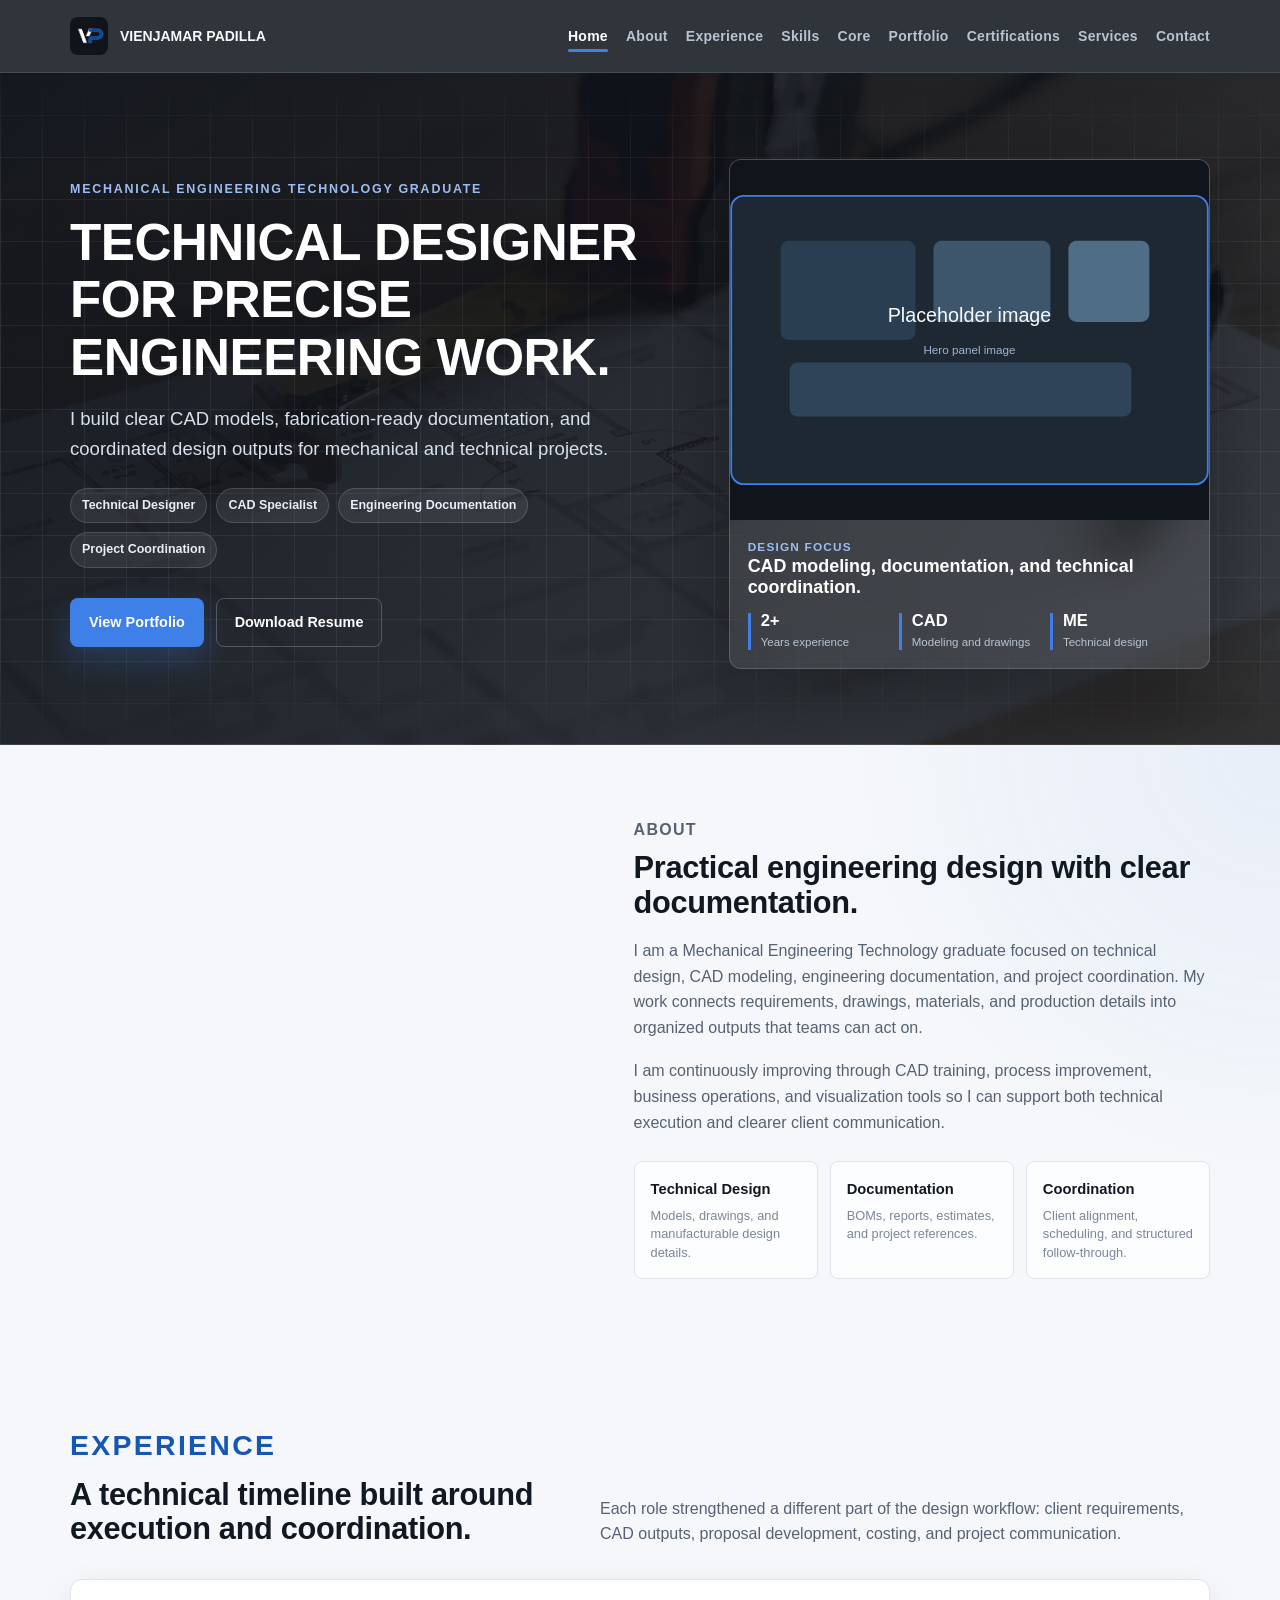
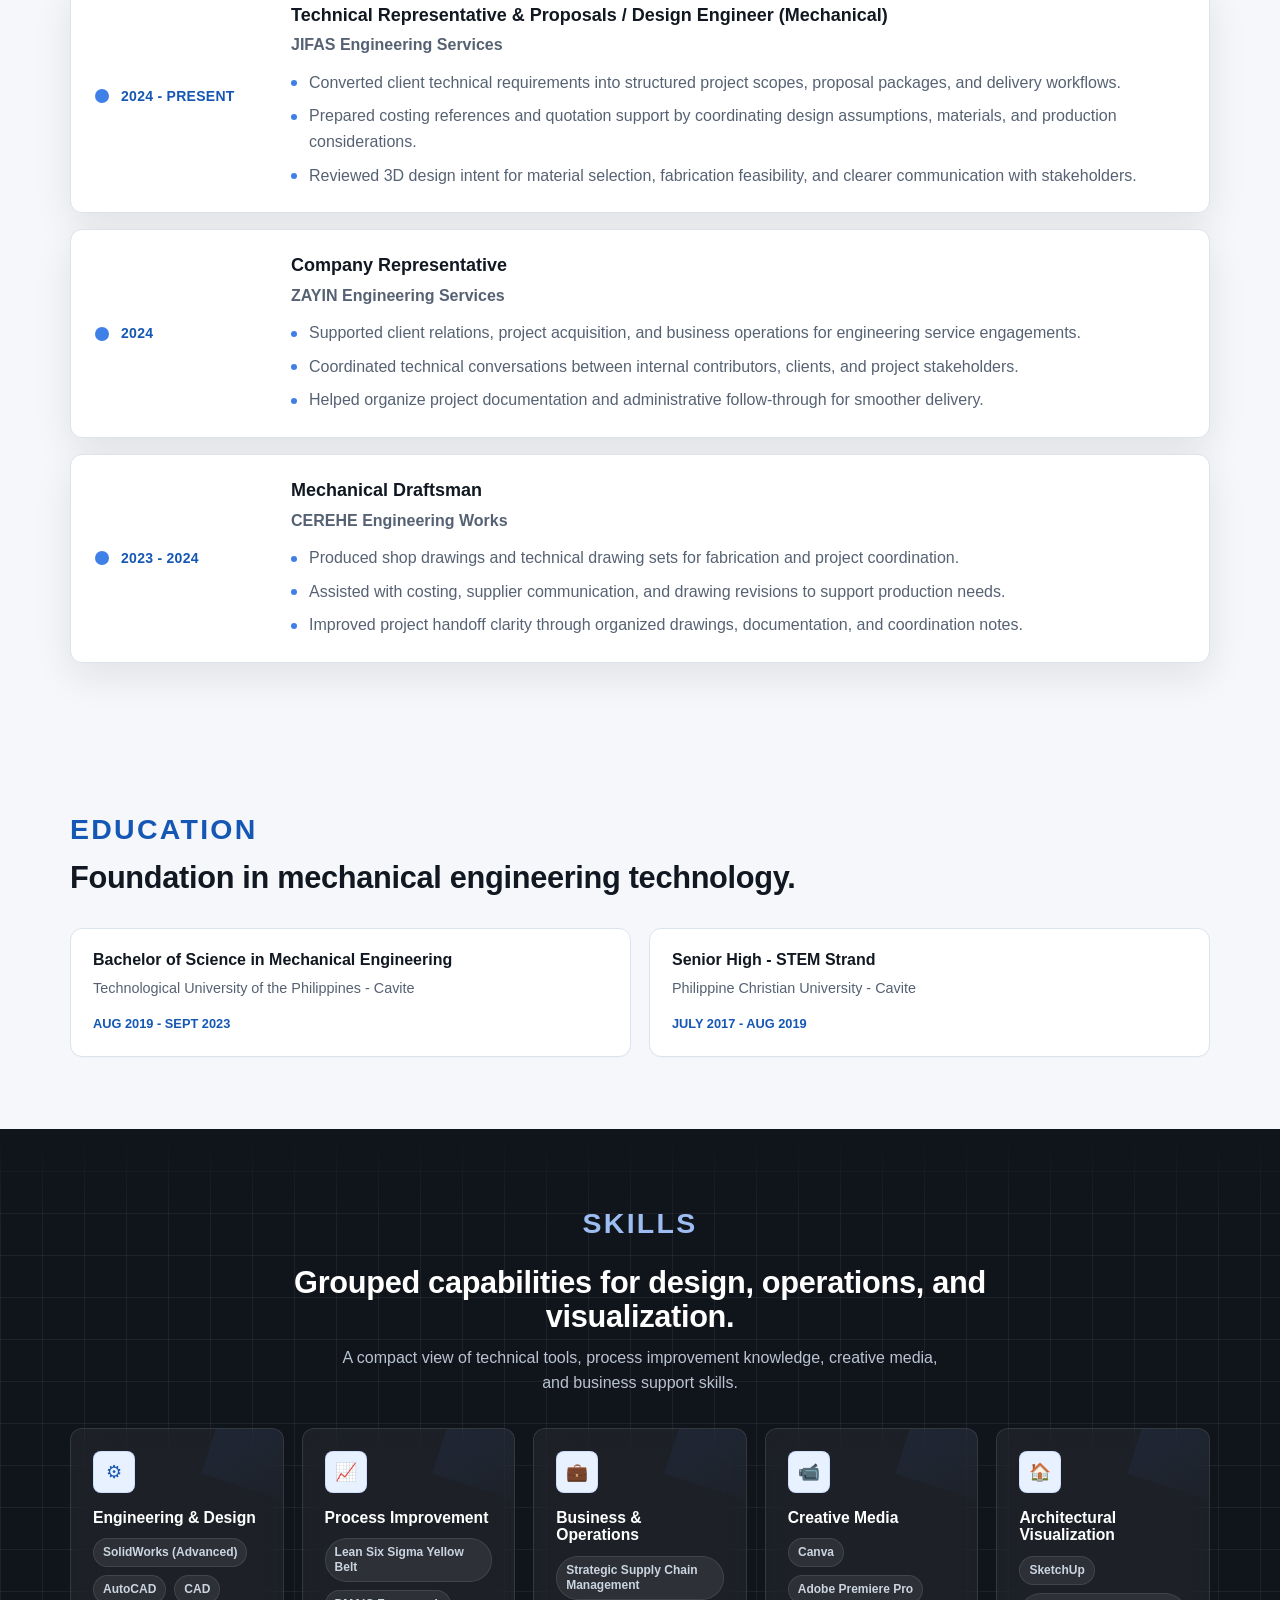
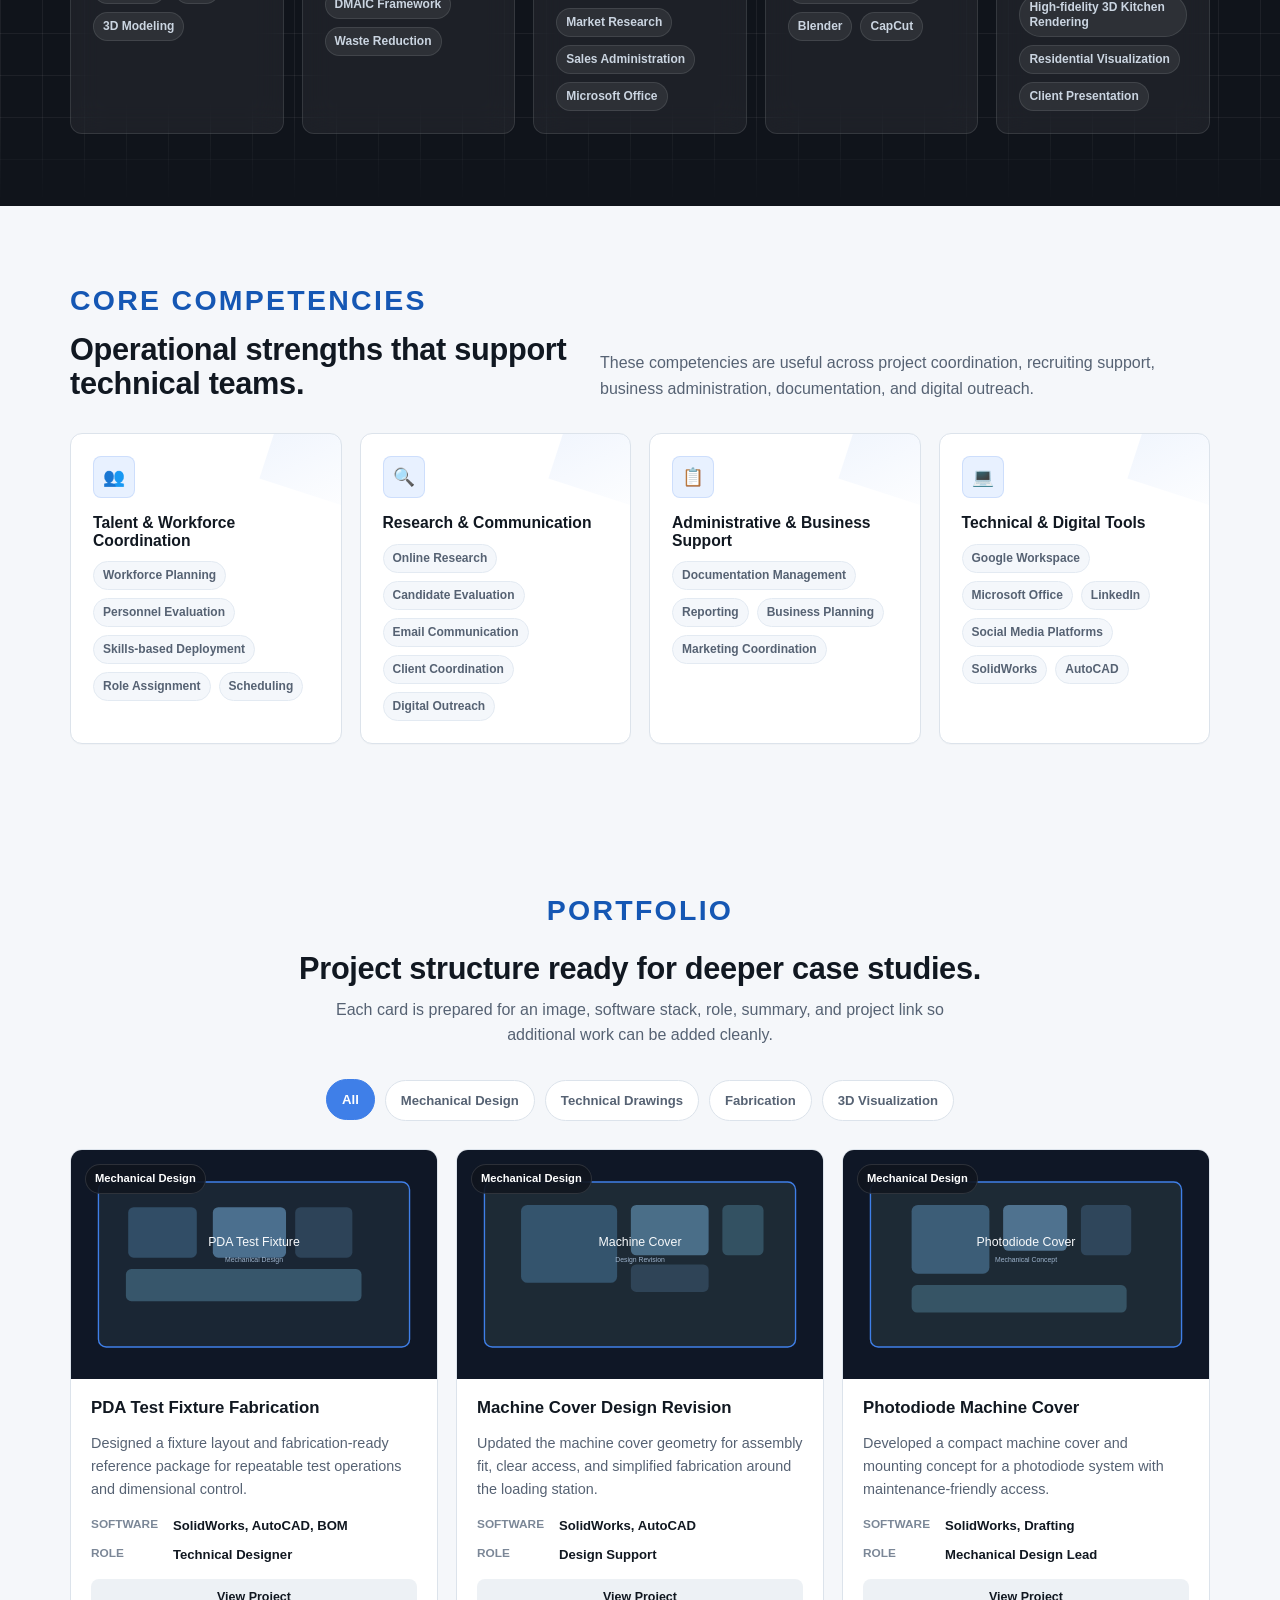
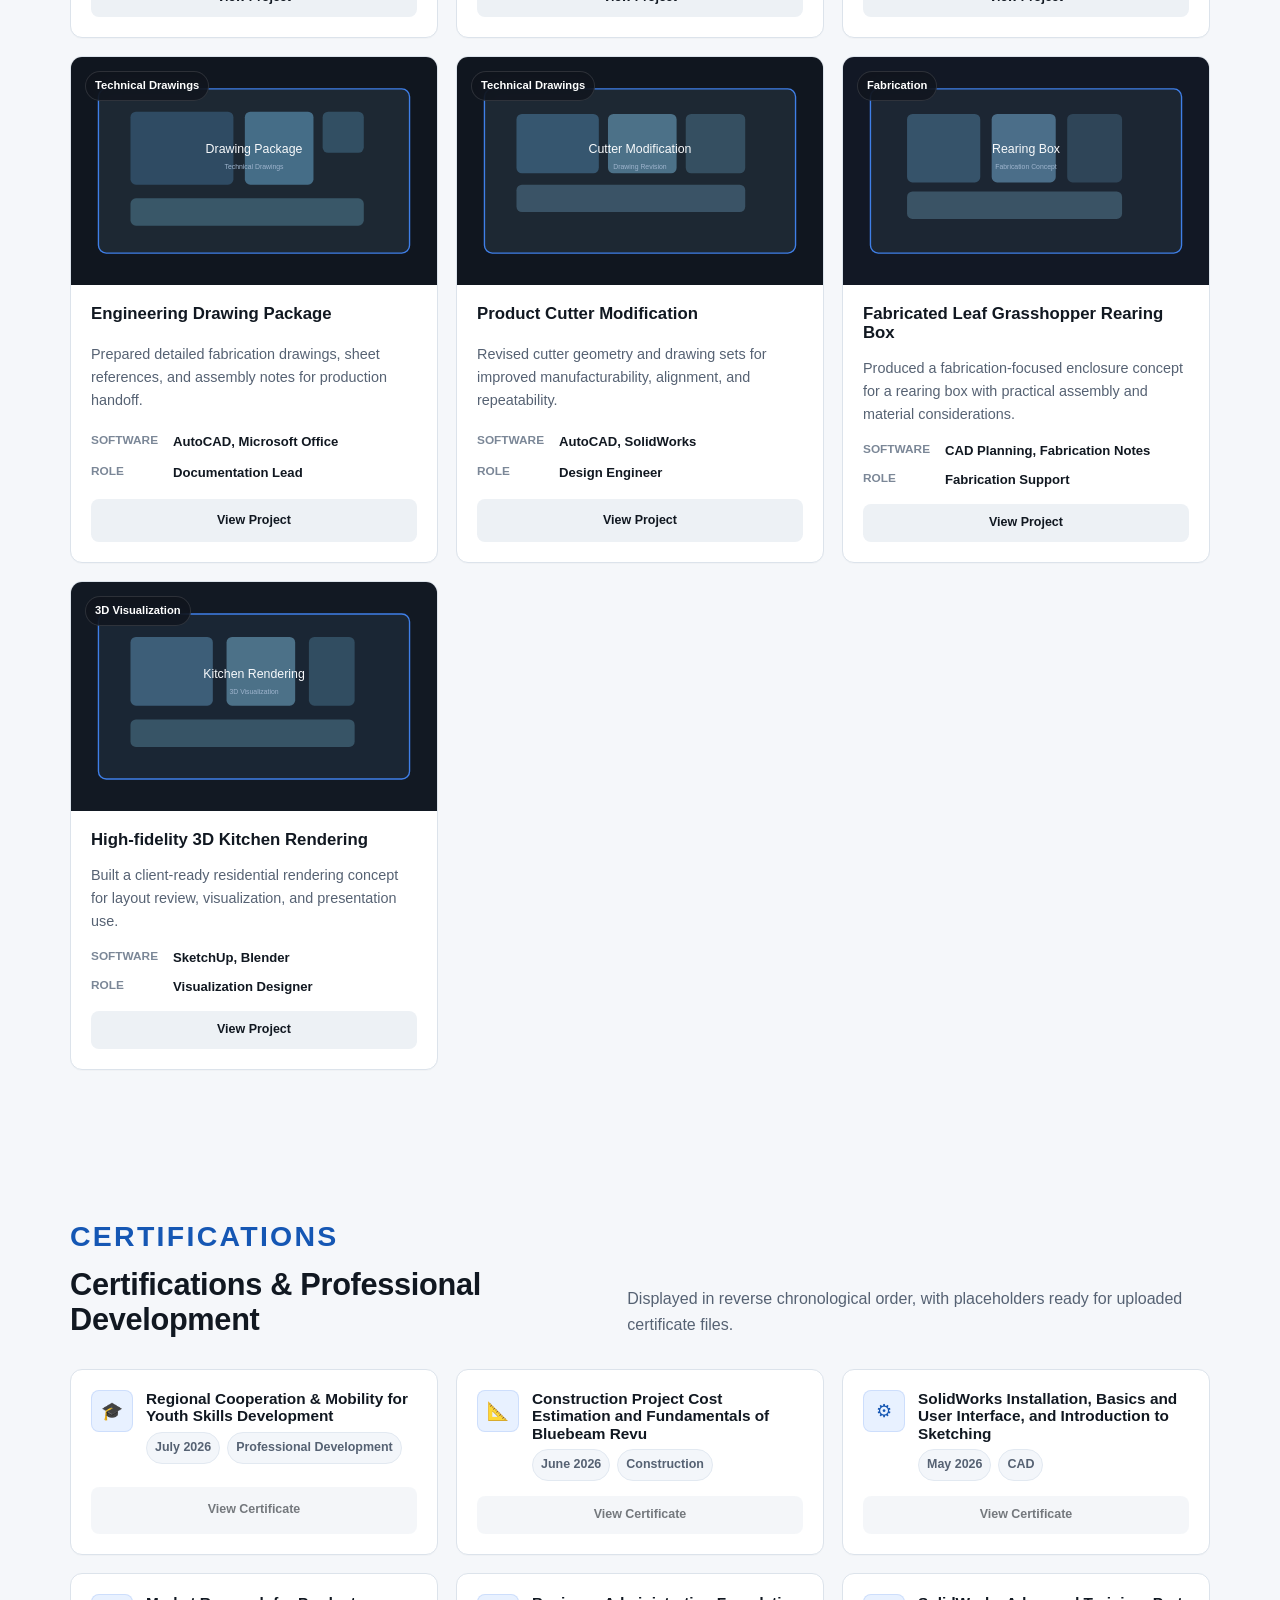
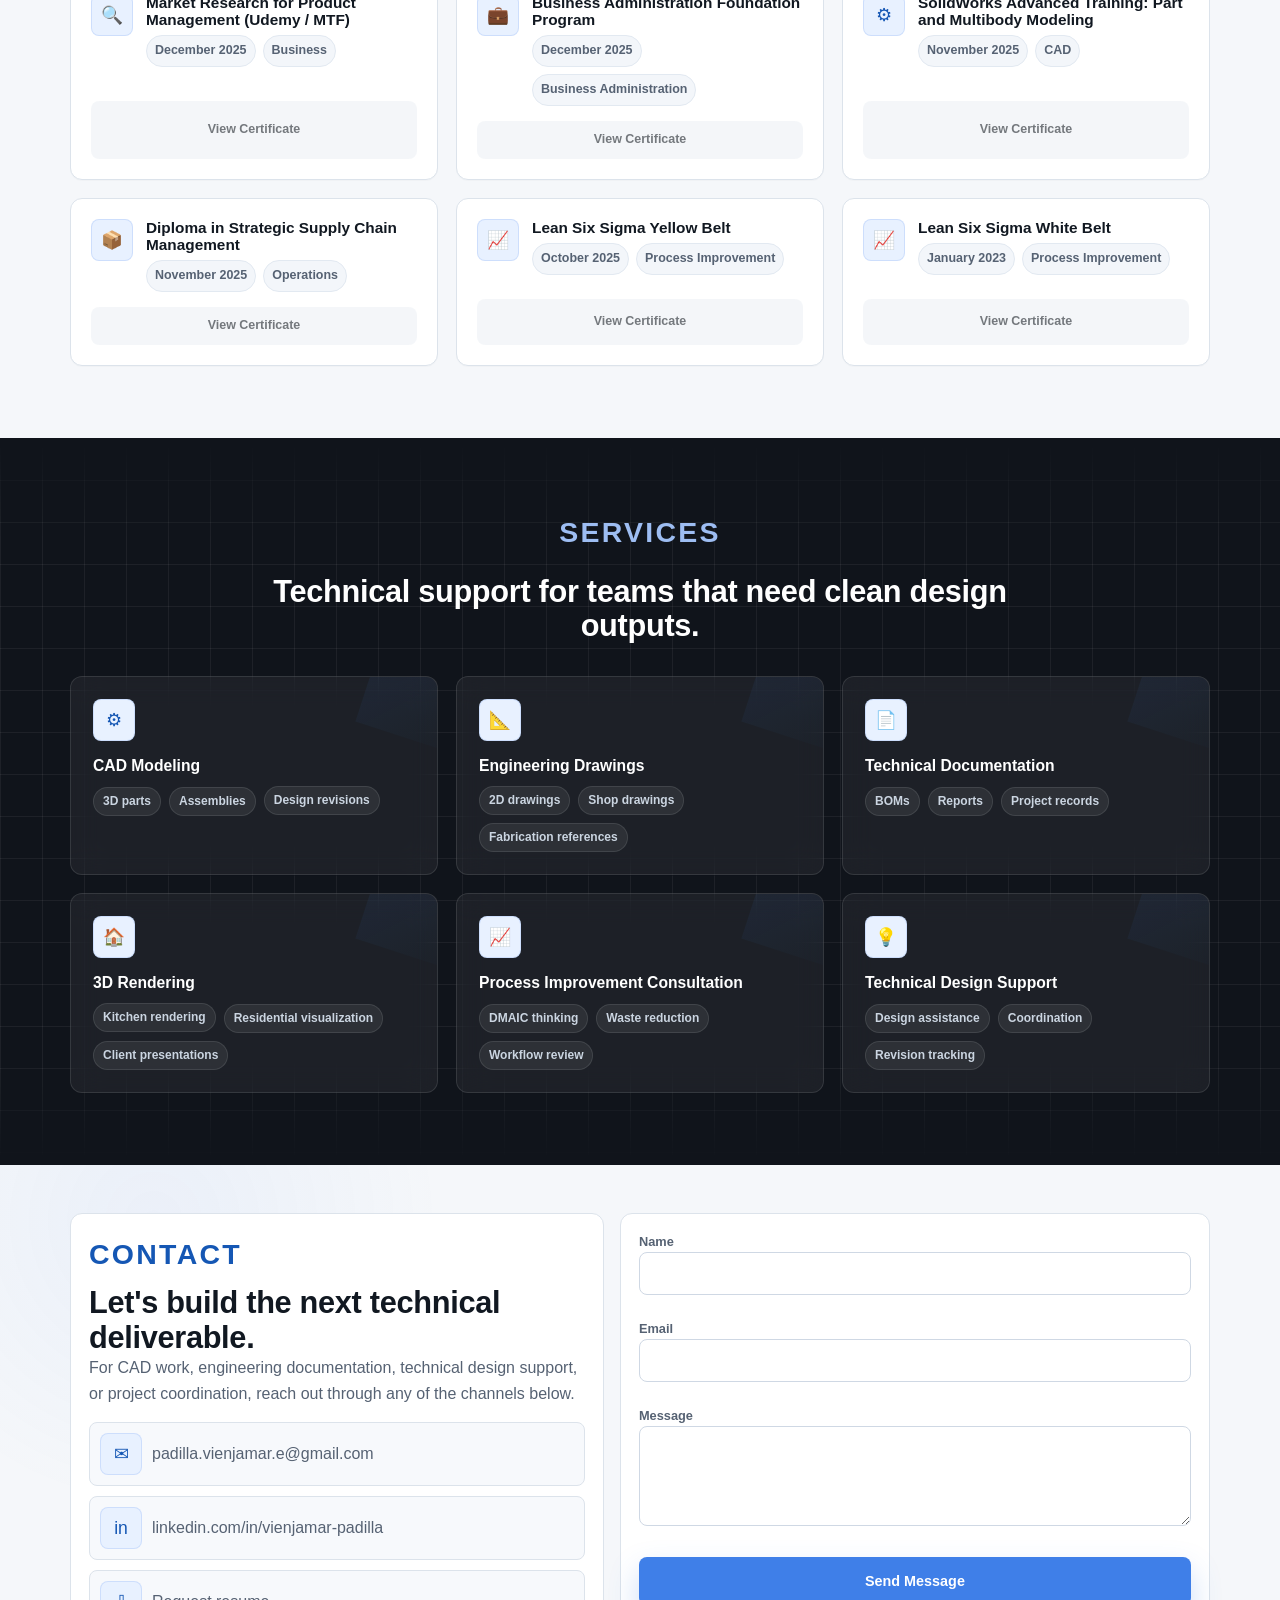
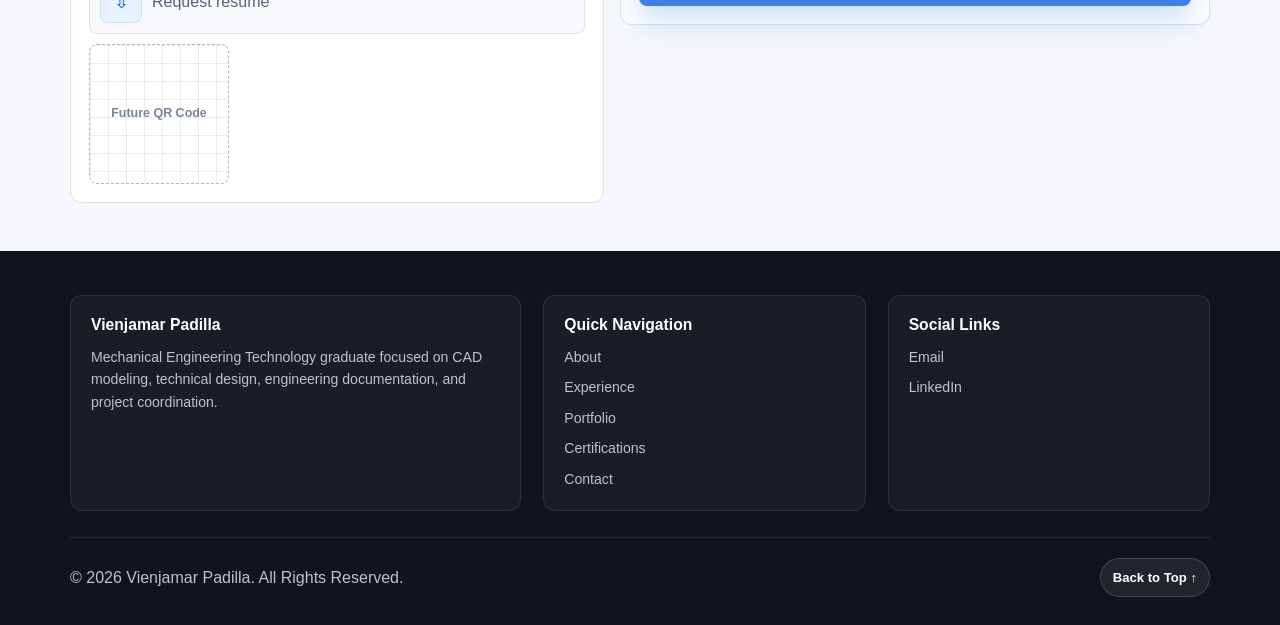
==== index.html @ b98dc47b "Initial Portfolio site upload" ====
<!doctype html>
<html lang="en">
<head>
  <meta charset="UTF-8">
  <meta name="viewport" content="width=device-width, initial-scale=1.0">
  <meta name="description" content="Premium portfolio of Vienjamar Padilla, a Mechanical Engineering Technology graduate, Technical Designer, CAD Specialist, and engineering documentation professional.">
  <meta name="author" content="Vienjamar Padilla">
  <meta name="robots" content="index, follow">
  <meta name="theme-color" content="#10141b">
  <meta property="og:title" content="Vienjamar Padilla | Technical Designer &amp; CAD Specialist">
  <meta property="og:description" content="Mechanical Engineering Technology portfolio focused on CAD modeling, engineering documentation, project coordination, and process improvement.">
  <meta property="og:type" content="website">
  <meta property="og:image" content="assets/images/backgrounds/hero-technical-work.svg">
  <meta property="og:image:alt" content="Technical design portfolio illustration">
  <meta property="og:locale" content="en_US">
  <meta name="twitter:card" content="summary_large_image">
  <meta name="twitter:image:alt" content="Technical design portfolio illustration">
  <meta name="twitter:title" content="Vienjamar Padilla | Technical Designer &amp; CAD Specialist">
  <meta name="twitter:description" content="Engineering-focused portfolio for CAD, technical design, documentation, and project coordination.">
  <link rel="canonical" href="https://yourdomain.com/">
  <link rel="icon" href="favicon.svg" type="image/svg+xml">
  <title>Vienjamar Padilla | Technical Designer &amp; CAD Specialist</title>
  <style>
    /* Core tokens and reset */
    :root {
      --bg: #f5f7fa;
      --surface: #ffffff;
      --surface-2: #edf1f5;
      --ink: #111821;
      --ink-soft: #566273;
      --ink-muted: #7b8797;
      --charcoal: #10141b;
      --charcoal-2: #171d26;
      --steel: #293241;
      --line: #dce3eb;
      --line-dark: rgba(220, 227, 235, 0.14);
      --accent: #3f7fe8;
      --accent-soft: #e8f1ff;
      --accent-ink: #1557b4;
      --white: #f8fafc;
      --shadow: 0 22px 70px rgba(17, 24, 33, 0.12);
      --shadow-soft: 0 14px 38px rgba(17, 24, 33, 0.09);
      --radius: 8px;
      --radius-lg: 12px;
      --header-height: 72px;
      /* Typographic scale */
      --type-base: 16px;
      --type-xs: 0.8125rem; /* 13px */
      --type-sm: 0.875rem;  /* 14px */
      --type-md: 1rem;      /* 16px */
      --type-lg: 1.125rem;  /* 18px */
      --type-xl: 1.25rem;   /* 20px */
      --type-2xl: 1.5rem;   /* 24px */
      --type-3xl: 2rem;     /* 32px */
      --type-4xl: 3.2rem;   /* hero max */
      --leading-tight: 1.12;
      --leading-snug: 1.25;
      --leading-relaxed: 1.6;
      --tracking-tight: -0.01em;
      --tracking-normal: 0em;
      --tracking-wide: 0.02em;
    }

    * {
      box-sizing: border-box;
      margin: 0;
      padding: 0;
    }

    html {
      scroll-behavior: smooth;
      scroll-padding-top: calc(var(--header-height) + 18px);
    }

    body {
      background: var(--bg);
      color: var(--ink);
      font-family: "DM Sans", "Segoe UI", Roboto, Arial, sans-serif;
      font-size: var(--type-md);
      line-height: var(--leading-relaxed);
      min-width: 320px;
      text-rendering: optimizeLegibility;
      -webkit-font-smoothing: antialiased;
      -moz-osx-font-smoothing: grayscale;
    }

    img {
      display: block;
      height: auto;
      max-width: 100%;
    }

    a {
      color: inherit;
      text-decoration: none;
    }

    ul {
      list-style: none;
    }

    button,
    input,
    textarea {
      font: inherit;
    }

    button,
    a {
      -webkit-tap-highlight-color: transparent;
    }

    :focus-visible {
      outline: 3px solid rgba(63, 127, 232, 0.48);
      outline-offset: 3px;
    }

    .container {
      margin: 0 auto;
      width: min(1140px, calc(100% - 40px));
    }

    .skip-link {
      background: var(--accent);
      border-radius: 0 0 var(--radius) var(--radius);
      color: #ffffff;
      font-weight: 800;
      left: 18px;
      padding: 10px 14px;
      position: fixed;
      top: 0;
      transform: translateY(-120%);
      z-index: 200;
    }

    .skip-link:focus {
      transform: translateY(0);
    }

    .scroll-progress {
      background: transparent;
      height: 3px;
      inset: 0 0 auto;
      position: fixed;
      z-index: 180;
    }

    .scroll-progress span {
      background: linear-gradient(90deg, var(--accent), #88aeea);
      display: block;
      height: 100%;
      transform: scaleX(0);
      transform-origin: left;
      width: 100%;
    }

    /* Navigation and shared controls */
    .site-header {
      background: rgba(16, 20, 27, 0.86);
      border-bottom: 1px solid var(--line-dark);
      backdrop-filter: blur(18px);
      min-height: var(--header-height);
      position: sticky;
      top: 0;
      z-index: 120;
    }

    .nav-wrap {
      align-items: center;
      display: flex;
      gap: 20px;
      justify-content: space-between;
      min-height: var(--header-height);
    }

    .logo {
      align-items: center;
      color: var(--white);
      display: inline-flex;
      gap: 12px;
      font-size: var(--type-sm);
      font-weight: 900;
      letter-spacing: 0;
      white-space: nowrap;
    }

    .logo-mark {
      align-items: center;
      background:
        linear-gradient(145deg, rgba(63, 127, 232, 0.96), rgba(96, 121, 153, 0.92)),
        var(--accent);
      border: 1px solid rgba(255, 255, 255, 0.15);
      border-radius: var(--radius);
      box-shadow: 0 16px 32px rgba(31, 91, 189, 0.24);
      color: #ffffff;
      display: inline-flex;
      font-size: 0.82rem;
      height: 38px;
      justify-content: center;
      width: 38px;
    }

    .logo-mark.logo-image {
      background: transparent;
      border: none;
      box-shadow: none;
      display: block;
      object-fit: contain;
      padding: 0;
    }

    .nav-list {
      align-items: center;
      display: flex;
      gap: 18px;
    }

    .nav-link {
      color: #b9c3d2;
      display: inline-flex;
      font-size: var(--type-sm);
      font-weight: 800;
      padding: 22px 0;
      position: relative;
      white-space: nowrap;
      letter-spacing: var(--tracking-wide);
    }

    .nav-link:hover,
    .nav-link.active {
      color: #ffffff;
    }

    .nav-link.active::after {
      background: var(--accent);
      border-radius: 999px;
      bottom: 17px;
      content: "";
      height: 3px;
      left: 0;
      position: absolute;
      right: 0;
    }

    .nav-toggle {
      align-items: center;
      background: rgba(255, 255, 255, 0.04);
      border: 1px solid var(--line-dark);
      border-radius: var(--radius);
      color: #ffffff;
      cursor: pointer;
      display: none;
      height: 42px;
      justify-content: center;
      width: 42px;
    }

    .nav-toggle span,
    .nav-toggle span::before,
    .nav-toggle span::after {
      background: currentColor;
      border-radius: 999px;
      content: "";
      display: block;
      height: 2px;
      position: relative;
      transition: transform 0.2s, opacity 0.2s;
      width: 18px;
    }

    .nav-toggle span::before {
      position: absolute;
      top: -6px;
    }

    .nav-toggle span::after {
      position: absolute;
      top: 6px;
    }

    .nav-toggle[aria-expanded="true"] span {
      background: transparent;
    }

    .nav-toggle[aria-expanded="true"] span::before {
      background: #ffffff;
      transform: translateY(6px) rotate(45deg);
    }

    .nav-toggle[aria-expanded="true"] span::after {
      background: #ffffff;
      transform: translateY(-6px) rotate(-45deg);
    }

    .mobile-menu {
      background: rgba(16, 20, 27, 0.98);
      border-top: 1px solid var(--line-dark);
      box-shadow: var(--shadow);
      display: none;
      left: 0;
      padding: 10px 20px 22px;
      position: fixed;
      right: 0;
      top: var(--header-height);
      z-index: 110;
    }

    .mobile-menu.active {
      display: grid;
    }

    .mobile-menu .nav-link {
      border-bottom: 1px solid var(--line-dark);
      padding: 16px 0;
      min-height: 48px;
    }

    .btn {
      align-items: center;
      border: 1px solid transparent;
      border-radius: var(--radius);
      cursor: pointer;
      display: inline-flex;
      font-size: 0.9rem;
      font-weight: 900;
      gap: 8px;
      justify-content: center;
      min-height: 44px;
      padding: 12px 18px;
      transition: background 0.2s, border-color 0.2s, color 0.2s, transform 0.2s, box-shadow 0.2s;
      white-space: nowrap;
    }

    .btn:hover {
      transform: translateY(-2px);
    }

    .btn-primary {
      background: var(--accent);
      box-shadow: 0 14px 30px rgba(63, 127, 232, 0.26);
      color: #ffffff;
    }

    .btn-primary:hover {
      background: #3473d6;
    }

    .btn-outline {
      border-color: rgba(255, 255, 255, 0.22);
      color: #ffffff;
    }

    .btn-outline:hover {
      background: rgba(255, 255, 255, 0.08);
      border-color: rgba(255, 255, 255, 0.4);
    }

    .btn-subtle {
      background: var(--surface-2);
      color: var(--ink);
    }

    .btn-subtle:hover {
      background: #dfe7ef;
    }

    .btn-small {
      font-size: 0.78rem;
      min-height: 36px;
      padding: 8px 12px;
    }

    .btn[disabled] {
      box-shadow: none;
      cursor: not-allowed;
      opacity: 0.58;
      transform: none;
    }

    /* Hero and section foundations */
    .hero {
      background:
        linear-gradient(135deg, rgba(16, 20, 27, 0.96), rgba(16, 20, 27, 0.78)),
        url("assets/images/backgrounds/hero-technical-work.svg");
      background-position: center;
      background-size: cover;
      color: #ffffff;
      overflow: hidden;
      padding: 86px 0 76px;
      position: relative;
    }

    .blueprint::before {
      background-image:
        linear-gradient(rgba(255, 255, 255, 0.06) 1px, transparent 1px),
        linear-gradient(90deg, rgba(255, 255, 255, 0.06) 1px, transparent 1px);
      background-size: 42px 42px;
      content: "";
      inset: 0;
      mask-image: linear-gradient(to bottom, transparent, #000 14%, #000 86%, transparent);
      pointer-events: none;
      position: absolute;
    }

    .hero-inner {
      align-items: center;
      display: grid;
      gap: 46px;
      grid-template-columns: minmax(0, 1.12fr) minmax(300px, 0.88fr);
      position: relative;
      z-index: 1;
    }

    .eyebrow {
      color: #9dbdf2;
      font-size: 0.78rem;
      font-weight: 900;
      letter-spacing: 0.14em;
      margin-bottom: 14px;
      text-transform: uppercase;
    }

    h1,
    h2,
    h3,
    h4 {
      font-weight: 850;
      letter-spacing: 0;
      line-height: 1.12;
    }

    .hero h1 {
      font-size: clamp(1.6rem, 4vw, var(--type-4xl));
      max-width: 780px;
      text-transform: uppercase;
      line-height: var(--leading-tight);
      letter-spacing: var(--tracking-tight);
    }

    .hero-lead {
      color: #d7e0ed;
      font-size: clamp(1rem, 2vw, 1.16rem);
      margin-top: 18px;
      max-width: 680px;
    }

    .role-grid {
      display: flex;
      flex-wrap: wrap;
      gap: 9px;
      margin-top: 24px;
      max-width: 760px;
    }

    .role-pill {
      background: rgba(255, 255, 255, 0.08);
      border: 1px solid rgba(255, 255, 255, 0.14);
      border-radius: 999px;
      color: #e8eef7;
      font-size: 0.78rem;
      font-weight: 850;
      padding: 7px 11px;
    }

    .btn-row {
      display: flex;
      flex-wrap: wrap;
      gap: 12px;
      margin-top: 30px;
    }

    .hero-panel {
      background: rgba(255, 255, 255, 0.08);
      border: 1px solid rgba(255, 255, 255, 0.16);
      border-radius: var(--radius-lg);
      box-shadow: 0 28px 90px rgba(0, 0, 0, 0.34);
      overflow: hidden;
      backdrop-filter: blur(20px);
    }

    .hero-panel-visual {
      aspect-ratio: 4 / 3;
      background-image: url("assets/images/hero/engineering-review.svg");
      background-position: center;
      background-repeat: no-repeat;
      background-size: cover;
      width: 100%;
    }

    .hero-panel-body {
      display: grid;
      gap: 16px;
      padding: 18px;
    }

    .panel-kicker {
      color: #9dbdf2;
      font-size: 0.74rem;
      font-weight: 900;
      letter-spacing: 0.1em;
      text-transform: uppercase;
    }

    .panel-title {
      color: #ffffff;
      font-size: 1.12rem;
    }

    .metric-grid {
      display: grid;
      gap: 10px;
      grid-template-columns: repeat(3, 1fr);
    }

    .metric {
      border-left: 3px solid var(--accent);
      min-width: 0;
      padding-left: 10px;
    }

    .metric strong {
      display: block;
      font-size: 1.04rem;
      line-height: 1;
    }

    .metric span {
      color: #b9c3d2;
      display: block;
      font-size: 0.72rem;
      line-height: 1.25;
      margin-top: 6px;
    }

    section {
      padding: 72px 0;
      position: relative;
    }

    .section-head {
      align-items: end;
      display: flex;
      gap: 24px;
      justify-content: space-between;
      margin-bottom: 32px;
    }

    .section-head.center {
      align-items: center;
      flex-direction: column;
      gap: 10px;
      text-align: center;
    }

    .section-kicker {
      color: var(--accent-ink);
      font-size: 1.78rem;
      font-weight: 900;
      letter-spacing: 0.08em;
      margin-bottom: 9px;
      text-transform: uppercase;
    }

    .section-title {
      color: var(--ink);
      font-size: clamp(var(--type-2xl), 2.4vw, 2.2rem);
      line-height: var(--leading-tight);
      letter-spacing: var(--tracking-tight);
      max-width: 760px;
    }

    .section-summary {
      color: var(--ink-soft);
      max-width: 610px;
    }

    .section-dark {
      background: var(--charcoal);
      color: var(--white);
      overflow: hidden;
    }

    .section-dark .section-title,
    .section-dark h3,
    .section-dark h4 {
      color: #ffffff;
    }

    .section-dark .section-kicker {
      color: #9dbdf2;
    }

    .section-dark .section-summary {
      color: #b9c3d2;
    }

    .about {
      background:
        radial-gradient(circle at top right, rgba(63, 127, 232, 0.08), transparent 28rem),
        var(--bg);
    }

    .about-grid {
      align-items: center;
      display: grid;
      gap: 42px;
      grid-template-columns: 0.95fr 1.05fr;
    }

    .image-mosaic {
      display: grid;
      gap: 12px;
      grid-template-columns: 1fr 1fr;
    }

    .image-tile {
      background-position: center;
      background-repeat: no-repeat;
      background-size: cover;
      border-radius: var(--radius);
      height: 190px;
      width: 100%;
    }

    .image-mosaic .main-photo {
      background-image: url("assets/images/about/cad-workstation.svg");
      box-shadow: var(--shadow-soft);
      grid-row: span 2;
      height: 392px;
    }

    .image-mosaic .about-tile-secondary {
      background-image: url("assets/images/backgrounds/hero-technical-work.svg");
    }

    .image-mosaic .about-tile-tertiary {
      background-image: url("assets/images/about/workshop-tools.svg");
    }

    .about-copy {
      display: grid;
      gap: 18px;
    }

    .about-copy p {
      color: var(--ink-soft);
      font-size: 1rem;
    }

    .proof-grid {
      display: grid;
      gap: 12px;
      grid-template-columns: repeat(3, 1fr);
      margin-top: 8px;
    }

    .proof-card {
      background: rgba(255, 255, 255, 0.76);
      border: 1px solid var(--line);
      border-radius: var(--radius);
      padding: 16px;
    }

    .proof-card strong {
      color: var(--ink);
      display: block;
      font-size: 0.92rem;
      margin-bottom: 5px;
    }

    .proof-card span {
      color: var(--ink-muted);
      display: block;
      font-size: 0.8rem;
      line-height: 1.45;
    }

    /* Experience and education */
    .timeline {
      display: grid;
      gap: 16px;
      margin-top: 8px;
      position: relative;
    }

    .timeline-card {
      background: var(--surface);
      border: 1px solid var(--line);
      border-radius: var(--radius-lg);
      box-shadow: var(--shadow-soft);
      display: grid;
      gap: 16px;
      grid-template-columns: 180px 1fr;
      padding: 24px;
      position: relative;
    }

    .timeline-date {
      color: var(--accent-ink);
      font-size: var(--type-sm);
      font-weight: 900;
      letter-spacing: var(--tracking-wide);
      text-transform: uppercase;
      position: relative;
      padding-left: 26px;
      align-self: center;
    }

    .timeline-date::before {
      content: "";
      position: absolute;
      left: 0;
      top: 50%;
      transform: translateY(-50%);
      width: 14px;
      height: 14px;
      border-radius: 999px;
      background: var(--accent);
    }

    .timeline-card h3 {
      font-size: var(--type-lg);
      margin-bottom: 6px;
      line-height: var(--leading-snug);
    }

    .company {
      color: var(--ink-soft);
      font-size: var(--type-md);
      font-weight: 850;
      margin-bottom: 12px;
    }

    .detail-list {
      color: var(--ink-soft);
      display: grid;
      gap: 8px;
      font-size: var(--type-md);
      list-style: none;
    }

    .detail-list li {
      padding-left: 18px;
      position: relative;
    }

    .detail-list li::before {
      background: var(--accent);
      border-radius: 999px;
      content: "";
      height: 6px;
      left: 0;
      position: absolute;
      top: 0.66em;
      width: 6px;
    }

    /* Data-rendered cards and grids */
    .education-grid,
    .services-grid,
    .skills-grid,
    .competency-grid,
    .cert-grid,
    .portfolio-grid {
      display: grid;
      gap: 18px;
    }

    .education-grid {
      grid-template-columns: repeat(2, 1fr);
    }

    .education-card,
    .skill-card,
    .competency-card,
    .cert-card,
    .service-card,
    .project-card,
    .contact-card,
    .footer-panel {
      background: var(--surface);
      border: 1px solid var(--line);
      border-radius: var(--radius-lg);
      box-shadow: 0 1px 0 rgba(17, 24, 33, 0.02);
    }

    .education-card {
      padding: 22px;
    }

    .education-card h3 {
      font-size: 1rem;
      margin-bottom: 8px;
    }

    .education-card p {
      color: var(--ink-soft);
      font-size: 0.9rem;
    }

    .education-card .date {
      color: var(--accent-ink);
      font-size: 0.8rem;
      font-weight: 900;
      margin-top: 14px;
      text-transform: uppercase;
    }

    .skills-grid {
      grid-template-columns: repeat(5, 1fr);
    }

    .skill-card,
    .competency-card,
    .service-card {
      height: 100%;
      overflow: hidden;
      padding: 22px;
      position: relative;
      transition: border-color 0.2s, box-shadow 0.2s, transform 0.2s;
    }

    .skill-card:hover,
    .competency-card:hover,
    .service-card:hover,
    .project-card:hover,
    .cert-card:hover {
      border-color: rgba(63, 127, 232, 0.32);
      box-shadow: var(--shadow-soft);
      transform: translateY(-4px);
    }

    .skill-card::after,
    .competency-card::after,
    .service-card::after {
      background: linear-gradient(135deg, rgba(63, 127, 232, 0.1), transparent);
      content: "";
      height: 120px;
      position: absolute;
      right: -54px;
      top: -54px;
      transform: rotate(18deg);
      width: 120px;
    }

    .icon-chip {
      align-items: center;
      background: var(--accent-soft);
      border: 1px solid rgba(63, 127, 232, 0.16);
      border-radius: var(--radius);
      color: var(--accent-ink);
      display: inline-flex;
      font-size: 1.1rem;
      height: 42px;
      justify-content: center;
      margin-bottom: 16px;
      position: relative;
      width: 42px;
      z-index: 1;
    }

    .contact-method .icon-chip,
    .cert-top .icon-chip {
      flex: 0 0 auto;
      margin-bottom: 0;
    }

    .skill-card h3,
    .competency-card h3,
    .service-card h3 {
      font-size: 0.98rem;
      margin-bottom: 12px;
      position: relative;
      z-index: 1;
    }

    .tag-list {
      display: flex;
      flex-wrap: wrap;
      gap: 8px;
      position: relative;
      z-index: 1;
    }

    .tag {
      background: #f4f7fb;
      border: 1px solid #e3eaf2;
      border-radius: 999px;
      color: var(--ink-soft);
      font-size: 0.75rem;
      font-weight: 800;
      line-height: 1.25;
      padding: 6px 9px;
    }

    .section-dark .skill-card,
    .section-dark .competency-card,
    .section-dark .service-card {
      background: rgba(255, 255, 255, 0.055);
      border-color: rgba(255, 255, 255, 0.11);
      backdrop-filter: blur(16px);
    }

    .section-dark .tag {
      background: rgba(255, 255, 255, 0.07);
      border-color: rgba(255, 255, 255, 0.1);
      color: #cbd5e1;
    }

    .competency-grid {
      grid-template-columns: repeat(4, 1fr);
    }

    .portfolio-controls {
      align-items: center;
      display: flex;
      flex-wrap: wrap;
      gap: 10px;
      justify-content: center;
      margin-bottom: 28px;
    }

    .filter-btn {
      background: var(--surface);
      border: 1px solid var(--line);
      border-radius: 999px;
      color: var(--ink-soft);
      cursor: pointer;
      font-size: 0.82rem;
      font-weight: 900;
      min-height: 38px;
      padding: 9px 15px;
      transition: background 0.2s, border-color 0.2s, color 0.2s, transform 0.2s;
    }

    .filter-btn:hover,
    .filter-btn.active {
      background: var(--accent);
      border-color: var(--accent);
      color: #ffffff;
      transform: translateY(-1px);
    }

    .portfolio-grid {
      grid-template-columns: repeat(3, 1fr);
    }

    .project-card {
      display: flex;
      flex-direction: column;
      overflow: hidden;
      transition: border-color 0.2s, box-shadow 0.2s, transform 0.2s;
    }

    .project-card[hidden] {
      display: none;
    }

    .project-media {
      background: var(--surface-2);
      overflow: hidden;
      position: relative;
    }

    .project-media img {
      aspect-ratio: 16 / 10;
      object-fit: cover;
      transition: transform 0.35s;
      width: 100%;
    }

    .project-card:hover .project-media img {
      transform: scale(1.04);
    }

    .project-category {
      background: rgba(16, 20, 27, 0.78);
      border: 1px solid rgba(255, 255, 255, 0.12);
      border-radius: 999px;
      color: #ffffff;
      font-size: 0.7rem;
      font-weight: 900;
      left: 14px;
      padding: 5px 9px;
      position: absolute;
      top: 14px;
      backdrop-filter: blur(10px);
    }

    .project-body {
      display: grid;
      flex: 1;
      gap: 14px;
      padding: 20px;
    }

    .project-body h3 {
      font-size: 1.05rem;
    }

    .project-body p {
      color: var(--ink-soft);
      font-size: 0.9rem;
    }

    .project-meta {
      display: grid;
      gap: 8px;
    }

    .meta-row {
      display: flex;
      gap: 8px;
      min-width: 0;
    }

    .meta-row span:first-child {
      color: var(--ink-muted);
      flex: 0 0 74px;
      font-size: 0.74rem;
      font-weight: 900;
      text-transform: uppercase;
    }

    .meta-row span:last-child {
      color: var(--ink);
      font-size: 0.82rem;
      font-weight: 800;
    }

    .cert-grid {
      grid-template-columns: repeat(3, 1fr);
    }

    .cert-card {
      display: grid;
      gap: 15px;
      padding: 20px;
      transition: border-color 0.2s, box-shadow 0.2s, transform 0.2s;
    }

    .cert-top {
      align-items: start;
      display: flex;
      gap: 13px;
    }

    .cert-card h3 {
      font-size: 0.96rem;
      margin-bottom: 7px;
    }

    .cert-meta {
      color: var(--ink-soft);
      display: flex;
      flex-wrap: wrap;
      gap: 7px;
      font-size: 0.78rem;
      font-weight: 850;
    }

    .cert-meta span {
      background: #f3f6fa;
      border: 1px solid #e2e9f1;
      border-radius: 999px;
      padding: 5px 8px;
    }

    .services-grid {
      grid-template-columns: repeat(3, 1fr);
    }

    /* Contact and footer (compacted) */
    .contact {
      background:
        radial-gradient(circle at 12% 8%, rgba(63, 127, 232, 0.06), transparent 18rem),
        var(--bg);
      padding: 48px 0;
    }

    .contact-grid {
      display: grid;
      gap: 16px;
      grid-template-columns: 0.95fr 1.05fr;
      align-items: start;
    }

    .contact-card {
      padding: 18px;
    }

    .contact-methods {
      display: grid;
      gap: 10px;
      margin-top: 16px;
    }

    .contact-method {
      align-items: center;
      background: #f7f9fc;
      border: 1px solid var(--line);
      border-radius: var(--radius);
      display: flex;
      gap: 10px;
      min-width: 0;
      padding: 10px;
    }

    .link-button {
      background: transparent;
      border: none;
      color: var(--ink-soft);
      font: inherit;
      padding: 0;
      cursor: pointer;
      text-align: left;
    }

    .contact-method span:last-child,
    .contact-method a {
      color: var(--ink-soft);
      overflow-wrap: anywhere;
    }

    .qr-placeholder {
      align-items: center;
      aspect-ratio: 1;
      background:
        linear-gradient(90deg, rgba(17, 24, 33, 0.08) 1px, transparent 1px),
        linear-gradient(rgba(17, 24, 33, 0.08) 1px, transparent 1px),
        #ffffff;
      background-size: 18px 18px;
      border: 1px dashed #aeb8c5;
      border-radius: var(--radius);
      color: var(--ink-muted);
      display: flex;
      font-size: 0.78rem;
      font-weight: 900;
      justify-content: center;
      max-width: 140px;
      text-align: center;
      padding: 8px;
    }

    .contact-form {
      display: grid;
      gap: 10px;
    }

    label {
      color: var(--ink-soft);
      display: grid;
      font-size: 0.8rem;
      font-weight: 900;
      gap: 6px;
    }

    input,
    textarea {
      background: #ffffff;
      border: 1px solid #cfd8e4;
      border-radius: var(--radius);
      color: var(--ink);
      padding: 10px 12px;
      width: 100%;
    }

    textarea {
      min-height: 100px;
      resize: vertical;
    }

    label {
      display: block;
      margin-bottom: 14px;
    }

    .modal-backdrop {
      align-items: center;
      background: rgba(0,0,0,0.45);
      display: none;
      height: 100vh;
      inset: 0;
      justify-content: center;
      left: 0;
      position: fixed;
      right: 0;
      top: 0;
      z-index: 220;
      padding: 20px;
    }

    .modal {
      background: var(--surface);
      border-radius: 12px;
      max-width: 420px;
      padding: 18px;
      width: 100%;
      box-shadow: var(--shadow);
    }

    .modal h3 { margin-bottom: 8px; }

    .modal .modal-actions { display:flex; gap:10px; justify-content:flex-end; margin-top:12px; }

    .toast {
      background: rgba(17,24,33,0.96);
      color: #fff;
      padding: 12px 16px;
      border-radius: 8px;
      box-shadow: 0 10px 30px rgba(17,24,33,0.2);
      position: fixed;
      right: 20px;
      bottom: 20px;
      z-index: 240;
      display: none;
    }

    .form-status {
      color: var(--accent-ink);
      display: none;
      font-size: 0.86rem;
      font-weight: 900;
    }

    .form-status.visible {
      display: block;
    }

    .site-footer {
      background: var(--charcoal);
      color: #b9c3d2;
      padding: 44px 0 28px;
    }

    .footer-grid {
      display: grid;
      gap: 22px;
      grid-template-columns: 1.4fr 1fr 1fr;
      margin-bottom: 26px;
    }

    .footer-panel {
      background: rgba(255, 255, 255, 0.045);
      border-color: rgba(255, 255, 255, 0.09);
      box-shadow: none;
      padding: 20px;
    }

    .footer-panel h2,
    .footer-panel h3 {
      color: #ffffff;
      font-size: 0.98rem;
      margin-bottom: 12px;
    }

    .footer-panel p,
    .footer-panel a {
      color: #b9c3d2;
      font-size: 0.88rem;
    }

    .footer-links {
      display: grid;
      gap: 8px;
    }

    .footer-links a:hover {
      color: #ffffff;
    }

    .footer-bottom {
      align-items: center;
      border-top: 1px solid rgba(255, 255, 255, 0.09);
      display: flex;
      gap: 16px;
      justify-content: space-between;
      padding-top: 20px;
    }

    .back-to-top {
      background: rgba(255, 255, 255, 0.08);
      border: 1px solid rgba(255, 255, 255, 0.14);
      border-radius: 999px;
      color: #ffffff;
      font-size: 0.82rem;
      font-weight: 900;
      padding: 8px 12px;
    }

    .reveal {
      opacity: 0;
      transform: translateY(18px);
      transition: opacity 0.55s ease, transform 0.55s ease;
    }

    .reveal.is-visible {
      opacity: 1;
      transform: translateY(0);
    }

    /* Motion and responsive rules */
    @media (prefers-reduced-motion: reduce) {
      *,
      *::before,
      *::after {
        animation-duration: 0.001ms !important;
        scroll-behavior: auto !important;
        transition-duration: 0.001ms !important;
      }

      .reveal {
        opacity: 1;
        transform: none;
      }
    }

    @media (max-width: 1100px) {
      .nav-list {
        gap: 12px;
      }

      .nav-link {
        font-size: 0.78rem;
      }

      .skills-grid,
      .competency-grid {
        grid-template-columns: repeat(3, 1fr);
      }

      .portfolio-grid,
      .cert-grid,
      .services-grid {
        grid-template-columns: repeat(2, 1fr);
      }
    }

    @media (max-width: 860px) {
      :root {
        --header-height: 66px;
      }

      .container {
        width: min(100% - 32px, 1140px);
      }

      .nav-list {
        display: none;
      }

      .nav-toggle {
        display: inline-flex;
      }

      .hero {
        padding: 40px 0 40px;
      }

      .hero-inner,
      .about-grid,
      .contact-grid,
      .footer-grid {
        grid-template-columns: 1fr;
      }

      .hero h1 {
        font-size: clamp(1.3rem, 6vw, 2.2rem);
      }

      /* Use a smaller hero background image on mobile to reduce download size */
      .hero {
        background-image:
          linear-gradient(135deg, rgba(16, 20, 27, 0.96), rgba(16, 20, 27, 0.78)),
          url("assets/images/backgrounds/hero-technical-work.svg");
      }

      .logo { font-size: var(--type-xs); }
      .logo-mark.logo-image { width: 30px; height: 30px; }
      .nav-toggle { height: 38px; width: 38px; }

      /* Ensure touch targets are large enough on small screens */
      button,
      .mobile-menu .nav-link,
      .btn {
        min-height: 44px;
        padding: 12px 14px;
      }

      .section-head,
      .footer-bottom {
        align-items: flex-start;
        flex-direction: column;
      }

      .timeline-card {
        grid-template-columns: 1fr;
        padding: 12px;
        align-items: center;
      }

      .timeline-date {
        padding-left: 34px;
        font-size: var(--type-sm);
      }

      .timeline-date::before {
        left: 14px;
        top: 50%;
        transform: translateY(-50%);
        height: 10px;
        width: 10px;
      }

      .education-grid,
      .proof-grid {
        grid-template-columns: 1fr;
      }
    }

    @media (max-width: 620px) {
      :root {
        /* Compact typographic scale for small screens */
        --type-xs: 0.75rem;  /* 12px */
        --type-sm: 0.8125rem; /* 13px */
        --type-md: 0.9375rem; /* 15px */
        --type-lg: 1rem;      /* 16px */
        --type-xl: 1.125rem;  /* 18px */
        --type-2xl: 1.125rem; /* 18px */
        --type-3xl: 1.5rem;   /* 24px */
        --type-4xl: 2rem;     /* compact hero max */
        --leading-relaxed: 1.4;
      }

      .container {
        width: min(100% - 28px, 1140px);
      }

      section {
        padding: 54px 0;
      }

      .logo span:last-child {
        max-width: 190px;
        overflow: hidden;
        text-overflow: ellipsis;
      }

      .hero h1 {
        font-size: clamp(2.35rem, 16vw, 3.45rem);
      }

      .hero-lead {
        font-size: 0.96rem;
      }

      .btn-row,
      .portfolio-controls {
        align-items: stretch;
        flex-direction: column;
      }

      .btn,
      .filter-btn {
        width: 100%;
      }

      .metric-grid,
      .skills-grid,
      .competency-grid,
      .portfolio-grid,
      .cert-grid,
      .services-grid {
        grid-template-columns: 1fr;
      }

      .image-mosaic {
        grid-template-columns: 1fr;
      }

      .image-mosaic .main-photo,
      .image-mosaic img {
        height: 230px;
      }

      .contact-card {
        padding: 20px;
      }
    }
  </style>
</head>
<body>
  <a class="skip-link" href="#main">Skip to content</a>
  <div class="scroll-progress" aria-hidden="true"><span id="scroll-progress-bar"></span></div>

  <header class="site-header">
    <div class="container nav-wrap">
      <a class="logo" href="#home" aria-label="Vienjamar Padilla home">
        <img class="logo-mark logo-image" src="favicon.svg" alt="Vienjamar Padilla logo">
        <span>VIENJAMAR PADILLA</span>
      </a>

      <nav aria-label="Primary navigation">
        <ul class="nav-list">
          <li><a class="nav-link" href="#home">Home</a></li>
          <li><a class="nav-link" href="#about">About</a></li>
          <li><a class="nav-link" href="#experience">Experience</a></li>
          <li><a class="nav-link" href="#skills">Skills</a></li>
          <li><a class="nav-link" href="#competencies">Core</a></li>
          <li><a class="nav-link" href="#portfolio">Portfolio</a></li>
          <li><a class="nav-link" href="#certifications">Certifications</a></li>
          <li><a class="nav-link" href="#services">Services</a></li>
          <li><a class="nav-link" href="#contact">Contact</a></li>
        </ul>
      </nav>

      <button class="nav-toggle" id="nav-toggle" type="button" aria-label="Open navigation" aria-expanded="false" aria-controls="mobile-menu">
        <span aria-hidden="true"></span>
      </button>
    </div>

    <nav class="mobile-menu" id="mobile-menu" aria-label="Mobile navigation">
      <a class="nav-link" href="#home">Home</a>
      <a class="nav-link" href="#about">About</a>
      <a class="nav-link" href="#experience">Experience</a>
      <a class="nav-link" href="#skills">Skills</a>
      <a class="nav-link" href="#competencies">Core</a>
      <a class="nav-link" href="#portfolio">Portfolio</a>
      <a class="nav-link" href="#certifications">Certifications</a>
      <a class="nav-link" href="#services">Services</a>
      <a class="nav-link" href="#contact">Contact</a>
    </nav>
  </header>

  <main id="main" role="main">
    <section class="hero blueprint" id="home">
      <div class="container hero-inner">
        <div class="reveal">
          <p class="eyebrow">Mechanical Engineering Technology Graduate</p>
          <h1>Technical Designer for precise engineering work.</h1>
          <p class="hero-lead">I build clear CAD models, fabrication-ready documentation, and coordinated design outputs for mechanical and technical projects.</p>
          <div class="role-grid" aria-label="Professional focus areas">
            <span class="role-pill">Technical Designer</span>
            <span class="role-pill">CAD Specialist</span>
            <span class="role-pill">Engineering Documentation</span>
            <span class="role-pill">Project Coordination</span>
          </div>
          <div class="btn-row">
            <a class="btn btn-primary" href="#portfolio">View Portfolio</a>
            <a class="btn btn-outline" href="assets/Vienjamar-Padilla-Resume.pdf" download>Download Resume</a>
          </div>
        </div>

        <aside class="hero-panel reveal" aria-label="Portfolio highlights">
          <div class="hero-panel-visual" aria-hidden="true"></div>
          <div class="hero-panel-body">
            <div>
              <p class="panel-kicker">Design focus</p>
              <h2 class="panel-title">CAD modeling, documentation, and technical coordination.</h2>
            </div>
            <div class="metric-grid">
              <div class="metric">
                <strong>2+</strong>
                <span>Years experience</span>
              </div>
              <div class="metric">
                <strong>CAD</strong>
                <span>Modeling and drawings</span>
              </div>
              <div class="metric">
                <strong>ME</strong>
                <span>Technical design</span>
              </div>
            </div>
          </div>
        </aside>
      </div>
    </section>

    <section class="about" id="about">
      <div class="container about-grid">
        <div class="image-mosaic reveal" aria-hidden="true">
          <div class="image-tile main-photo"></div>
          <div class="image-tile about-tile-secondary"></div>
          <div class="image-tile about-tile-tertiary"></div>
        </div>

        <div class="about-copy reveal">
          <div>
            <p class="section-kicker">About</p>
            <h2 class="section-title">Practical engineering design with clear documentation.</h2>
          </div>
          <p>I am a Mechanical Engineering Technology graduate focused on technical design, CAD modeling, engineering documentation, and project coordination. My work connects requirements, drawings, materials, and production details into organized outputs that teams can act on.</p>
          <p>I am continuously improving through CAD training, process improvement, business operations, and visualization tools so I can support both technical execution and clearer client communication.</p>
          <div class="proof-grid">
            <div class="proof-card">
              <strong>Technical Design</strong>
              <span>Models, drawings, and manufacturable design details.</span>
            </div>
            <div class="proof-card">
              <strong>Documentation</strong>
              <span>BOMs, reports, estimates, and project references.</span>
            </div>
            <div class="proof-card">
              <strong>Coordination</strong>
              <span>Client alignment, scheduling, and structured follow-through.</span>
            </div>
          </div>
        </div>
      </div>
    </section>

    <section id="experience">
      <div class="container">
        <div class="section-head">
          <div>
            <p class="section-kicker">Experience</p>
            <h2 class="section-title">A technical timeline built around execution and coordination.</h2>
          </div>
          <p class="section-summary">Each role strengthened a different part of the design workflow: client requirements, CAD outputs, proposal development, costing, and project communication.</p>
        </div>
        <div class="timeline" id="experience-list"></div>
      </div>
    </section>

    <section id="education">
      <div class="container">
        <div class="section-head">
          <div>
            <p class="section-kicker">Education</p>
            <h2 class="section-title">Foundation in mechanical engineering technology.</h2>
          </div>
        </div>
        <div class="education-grid">
          <article class="education-card reveal">
            <h3>Bachelor of Science in Mechanical Engineering</h3>
            <p>Technological University of the Philippines - Cavite</p>
            <p class="date">Aug 2019 - Sept 2023</p>
          </article>
          <article class="education-card reveal">
            <h3>Senior High - STEM Strand</h3>
            <p>Philippine Christian University - Cavite</p>
            <p class="date">July 2017 - Aug 2019</p>
          </article>
        </div>
      </div>
    </section>

    <section class="section-dark blueprint" id="skills">
      <div class="container">
        <div class="section-head center reveal">
          <p class="section-kicker">Skills</p>
          <h2 class="section-title">Grouped capabilities for design, operations, and visualization.</h2>
          <p class="section-summary">A compact view of technical tools, process improvement knowledge, creative media, and business support skills.</p>
        </div>
        <div class="skills-grid" id="skills-grid"></div>
      </div>
    </section>

    <section id="competencies">
      <div class="container">
        <div class="section-head">
          <div>
            <p class="section-kicker">Core Competencies</p>
            <h2 class="section-title">Operational strengths that support technical teams.</h2>
          </div>
          <p class="section-summary">These competencies are useful across project coordination, recruiting support, business administration, documentation, and digital outreach.</p>
        </div>
        <div class="competency-grid" id="competency-grid"></div>
      </div>
    </section>

    <section class="portfolio" id="portfolio">
      <div class="container">
        <div class="section-head center reveal">
          <p class="section-kicker">Portfolio</p>
          <h2 class="section-title">Project structure ready for deeper case studies.</h2>
          <p class="section-summary">Each card is prepared for an image, software stack, role, summary, and project link so additional work can be added cleanly.</p>
        </div>
        <div class="portfolio-controls" aria-label="Project filters">
          <button class="filter-btn active" type="button" data-filter="all" aria-pressed="true">All</button>
          <button class="filter-btn" type="button" data-filter="mechanical-design" aria-pressed="false">Mechanical Design</button>
          <button class="filter-btn" type="button" data-filter="technical-drawings" aria-pressed="false">Technical Drawings</button>
          <button class="filter-btn" type="button" data-filter="fabrication" aria-pressed="false">Fabrication</button>
          <button class="filter-btn" type="button" data-filter="renderings" aria-pressed="false">3D Visualization</button>
        </div>
        <div class="portfolio-grid" id="portfolio-grid"></div>
      </div>
    </section>

    <section id="certifications">
      <div class="container">
        <div class="section-head">
          <div>
            <p class="section-kicker">Certifications</p>
            <h2 class="section-title">Certifications &amp; Professional Development</h2>
          </div>
          <p class="section-summary">Displayed in reverse chronological order, with placeholders ready for uploaded certificate files.</p>
        </div>
        <div class="cert-grid" id="cert-grid"></div>
      </div>
    </section>

    <section class="section-dark blueprint" id="services">
      <div class="container">
        <div class="section-head center reveal">
          <p class="section-kicker">Services</p>
          <h2 class="section-title">Technical support for teams that need clean design outputs.</h2>
        </div>
        <div class="services-grid" id="services-grid"></div>
      </div>
    </section>

    <section class="contact" id="contact">
      <div class="container contact-grid">
        <div class="contact-card reveal">
          <p class="section-kicker">Contact</p>
          <h2 class="section-title">Let's build the next technical deliverable.</h2>
          <p class="section-summary">For CAD work, engineering documentation, technical design support, or project coordination, reach out through any of the channels below.</p>
          <div class="contact-methods">
            <div class="contact-method">
              <span class="icon-chip" aria-hidden="true">&#9993;</span>
              <a href="mailto:padilla.vienjamar.e@gmail.com">padilla.vienjamar.e@gmail.com</a>
            </div>
            <div class="contact-method">
              <span class="icon-chip" aria-hidden="true">in</span>
              <a href="https://linkedin.com/in/vienjamar-padilla" target="_blank" rel="noopener noreferrer">linkedin.com/in/vienjamar-padilla</a>
            </div>
            <div class="contact-method">
              <span class="icon-chip" aria-hidden="true">&#8681;</span>
              <button id="request-resume-btn" class="link-button">Request resume</button>
            </div>
            <div class="qr-placeholder" aria-hidden="true">Future QR Code</div>
          </div>
        </div>

        <form class="contact-card contact-form reveal" id="contact-form">
          <label for="contact-name">
            Name
            <input type="text" name="name" id="contact-name" autocomplete="name" required>
          </label>
          <label for="contact-email">
            Email
            <input type="email" name="email" id="contact-email" autocomplete="email" required>
          </label>
          <label for="contact-message">
            Message
            <textarea name="message" id="contact-message" required></textarea>
          </label>
          <button class="btn btn-primary" type="submit">Send Message</button>
          <p class="form-status" id="form-status" role="status" aria-live="polite"></p>
        </form>
      </div>
    </section>
    <!-- Resume request modal -->
    <div id="resume-modal" class="modal-backdrop" aria-hidden="true">
      <div class="modal" role="dialog" aria-modal="true" aria-labelledby="resume-modal-title" aria-describedby="resume-modal-description" tabindex="-1">
        <h3 id="resume-modal-title">Request resume</h3>
        <p id="resume-modal-description">Enter your email and I'll send a link to download my resume.</p>
        <label for="resume-name" style="display:block;margin-top:10px;font-weight:700;font-size:0.9rem">Name
          <input id="resume-name" type="text" style="width:100%;padding:8px;margin-top:6px;border:1px solid #cfd8e4;border-radius:8px">
        </label>
        <label for="resume-email" style="display:block;margin-top:8px;font-weight:700;font-size:0.9rem">Email
          <input id="resume-email" type="email" style="width:100%;padding:8px;margin-top:6px;border:1px solid #cfd8e4;border-radius:8px">
        </label>
        <div class="modal-actions">
          <button id="resume-modal-close" class="btn btn-subtle" type="button">Cancel</button>
          <button id="resume-send-btn" class="btn btn-primary" type="button">Send Resume</button>
        </div>
      </div>
    </div>

    <div id="toast" class="toast" role="status" aria-live="polite"></div>

  </main>

  <footer class="site-footer">
    <div class="container">
      <div class="footer-grid">
        <div class="footer-panel">
          <h2>Vienjamar Padilla</h2>
          <p>Mechanical Engineering Technology graduate focused on CAD modeling, technical design, engineering documentation, and project coordination.</p>
        </div>
        <div class="footer-panel">
          <h3>Quick Navigation</h3>
          <nav class="footer-links" aria-label="Footer navigation">
            <a href="#about">About</a>
            <a href="#experience">Experience</a>
            <a href="#portfolio">Portfolio</a>
            <a href="#certifications">Certifications</a>
            <a href="#contact">Contact</a>
          </nav>
        </div>
        <div class="footer-panel">
          <h3>Social Links</h3>
          <nav class="footer-links" aria-label="Social links">
            <a href="mailto:padilla.vienjamar.e@gmail.com">Email</a>
            <a href="https://linkedin.com/in/vienjamar-padilla" target="_blank" rel="noopener noreferrer">LinkedIn</a>
          </nav>
        </div>
      </div>
      <div class="footer-bottom">
        <p>&copy; 2026 Vienjamar Padilla. All Rights Reserved.</p>
        <a class="back-to-top" href="#home">Back to Top &#8593;</a>
      </div>
    </div>
  </footer>

  <script type="application/ld+json">
    {
      "@context": "https://schema.org",
      "@type": "Person",
      "name": "Vienjamar Padilla",
      "jobTitle": "Technical Designer and CAD Specialist",
      "email": "mailto:padilla.vienjamar.e@gmail.com",
      "address": {
        "@type": "PostalAddress",
        "addressLocality": "Cavite",
        "addressCountry": "PH"
      },
      "sameAs": [
        "https://linkedin.com/in/vienjamar-padilla"
      ]
    }
  </script>

  <script src="https://cdn.emailjs.com/sdk/3.2.0/email.min.js"></script>

  <script>
    // Update these arrays to add future projects, certifications, services, and timeline entries.
    const siteData = {
      skills: [
        {
          title: "Engineering & Design",
          icon: "&#9881;",
          items: ["SolidWorks (Advanced)", "AutoCAD", "CAD", "3D Modeling"]
        },
        {
          title: "Process Improvement",
          icon: "&#128200;",
          items: ["Lean Six Sigma Yellow Belt", "DMAIC Framework", "Waste Reduction"]
        },
        {
          title: "Business & Operations",
          icon: "&#128188;",
          items: ["Strategic Supply Chain Management", "Market Research", "Sales Administration", "Microsoft Office"]
        },
        {
          title: "Creative Media",
          icon: "&#128249;",
          items: ["Canva", "Adobe Premiere Pro", "Blender", "CapCut"]
        },
        {
          title: "Architectural Visualization",
          icon: "&#127968;",
          items: ["SketchUp", "High-fidelity 3D Kitchen Rendering", "Residential Visualization", "Client Presentation"]
        }
      ],
      competencies: [
        {
          title: "Talent & Workforce Coordination",
          icon: "&#128101;",
          items: ["Workforce Planning", "Personnel Evaluation", "Skills-based Deployment", "Role Assignment", "Scheduling"]
        },
        {
          title: "Research & Communication",
          icon: "&#128269;",
          items: ["Online Research", "Candidate Evaluation", "Email Communication", "Client Coordination", "Digital Outreach"]
        },
        {
          title: "Administrative & Business Support",
          icon: "&#128203;",
          items: ["Documentation Management", "Reporting", "Business Planning", "Marketing Coordination"]
        },
        {
          title: "Technical & Digital Tools",
          icon: "&#128187;",
          items: ["Google Workspace", "Microsoft Office", "LinkedIn", "Social Media Platforms", "SolidWorks", "AutoCAD"]
        }
      ],
      experience: [
        {
          period: "2024 - Present",
          role: "Technical Representative & Proposals / Design Engineer (Mechanical)",
          company: "JIFAS Engineering Services",
          points: [
            "Converted client technical requirements into structured project scopes, proposal packages, and delivery workflows.",
            "Prepared costing references and quotation support by coordinating design assumptions, materials, and production considerations.",
            "Reviewed 3D design intent for material selection, fabrication feasibility, and clearer communication with stakeholders."
          ]
        },
        {
          period: "2024",
          role: "Company Representative",
          company: "ZAYIN Engineering Services",
          points: [
            "Supported client relations, project acquisition, and business operations for engineering service engagements.",
            "Coordinated technical conversations between internal contributors, clients, and project stakeholders.",
            "Helped organize project documentation and administrative follow-through for smoother delivery."
          ]
        },
        {
          period: "2023 - 2024",
          role: "Mechanical Draftsman",
          company: "CEREHE Engineering Works",
          points: [
            "Produced shop drawings and technical drawing sets for fabrication and project coordination.",
            "Assisted with costing, supplier communication, and drawing revisions to support production needs.",
            "Improved project handoff clarity through organized drawings, documentation, and coordination notes."
          ]
        }
      ],
      projects: [
        {
          name: "PDA Test Fixture Fabrication",
          category: "mechanical-design",
          label: "Mechanical Design",
          image: "assets/images/portfolio/mechanical-design/pda-test-fixture.svg",
          software: "SolidWorks, AutoCAD, BOM",
          role: "Technical Designer",
          description: "Designed a fixture layout and fabrication-ready reference package for repeatable test operations and dimensional control."
        },
        {
          name: "Machine Cover Design Revision",
          category: "mechanical-design",
          label: "Mechanical Design",
          image: "assets/images/portfolio/mechanical-design/machine-cover-design.svg",
          software: "SolidWorks, AutoCAD",
          role: "Design Support",
          description: "Updated the machine cover geometry for assembly fit, clear access, and simplified fabrication around the loading station."
        },
        {
          name: "Photodiode Machine Cover",
          category: "mechanical-design",
          label: "Mechanical Design",
          image: "assets/images/portfolio/mechanical-design/photodiode-machine-cover.svg",
          software: "SolidWorks, Drafting",
          role: "Mechanical Design Lead",
          description: "Developed a compact machine cover and mounting concept for a photodiode system with maintenance-friendly access."
        },
        {
          name: "Engineering Drawing Package",
          category: "technical-drawings",
          label: "Technical Drawings",
          image: "assets/images/portfolio/technical-drawings/engineering-drawing-package.svg",
          software: "AutoCAD, Microsoft Office",
          role: "Documentation Lead",
          description: "Prepared detailed fabrication drawings, sheet references, and assembly notes for production handoff."
        },
        {
          name: "Product Cutter Modification",
          category: "technical-drawings",
          label: "Technical Drawings",
          image: "assets/images/portfolio/technical-drawings/product-cutter-modification.svg",
          software: "AutoCAD, SolidWorks",
          role: "Design Engineer",
          description: "Revised cutter geometry and drawing sets for improved manufacturability, alignment, and repeatability."
        },
        {
          name: "Fabricated Leaf Grasshopper Rearing Box",
          category: "fabrication",
          label: "Fabrication",
          image: "assets/images/portfolio/fabrication/grasshopper-rearing-box.svg",
          software: "CAD Planning, Fabrication Notes",
          role: "Fabrication Support",
          description: "Produced a fabrication-focused enclosure concept for a rearing box with practical assembly and material considerations."
        },
        {
          name: "High-fidelity 3D Kitchen Rendering",
          category: "renderings",
          label: "3D Visualization",
          image: "assets/images/portfolio/renderings/kitchen-rendering.svg",
          software: "SketchUp, Blender",
          role: "Visualization Designer",
          description: "Built a client-ready residential rendering concept for layout review, visualization, and presentation use."
        }
      ],
      certifications: [
        {
          title: "Regional Cooperation & Mobility for Youth Skills Development",
          date: "July 2026",
          category: "Professional Development",
          icon: "&#127891;"
        },
        {
          title: "Construction Project Cost Estimation and Fundamentals of Bluebeam Revu",
          date: "June 2026",
          category: "Construction",
          icon: "&#128208;"
        },
        {
          title: "SolidWorks Installation, Basics and User Interface, and Introduction to Sketching",
          date: "May 2026",
          category: "CAD",
          icon: "&#9881;"
        },
        {
          title: "Market Research for Product Management (Udemy / MTF)",
          date: "December 2025",
          category: "Business",
          icon: "&#128269;"
        },
        {
          title: "Business Administration Foundation Program",
          date: "December 2025",
          category: "Business Administration",
          icon: "&#128188;"
        },
        {
          title: "SolidWorks Advanced Training: Part and Multibody Modeling",
          date: "November 2025",
          category: "CAD",
          icon: "&#9881;"
        },
        {
          title: "Diploma in Strategic Supply Chain Management",
          date: "November 2025",
          category: "Operations",
          icon: "&#128230;"
        },
        {
          title: "Lean Six Sigma Yellow Belt",
          date: "October 2025",
          category: "Process Improvement",
          icon: "&#128200;"
        },
        {
          title: "Lean Six Sigma White Belt",
          date: "January 2023",
          category: "Process Improvement",
          icon: "&#128200;"
        }
      ],
      services: [
        {
          title: "CAD Modeling",
          icon: "&#9881;",
          items: ["3D parts", "Assemblies", "Design revisions"]
        },
        {
          title: "Engineering Drawings",
          icon: "&#128208;",
          items: ["2D drawings", "Shop drawings", "Fabrication references"]
        },
        {
          title: "Technical Documentation",
          icon: "&#128196;",
          items: ["BOMs", "Reports", "Project records"]
        },
        {
          title: "3D Rendering",
          icon: "&#127968;",
          items: ["Kitchen rendering", "Residential visualization", "Client presentations"]
        },
        {
          title: "Process Improvement Consultation",
          icon: "&#128200;",
          items: ["DMAIC thinking", "Waste reduction", "Workflow review"]
        },
        {
          title: "Technical Design Support",
          icon: "&#128161;",
          items: ["Design assistance", "Coordination", "Revision tracking"]
        }
      ]
    };

    const navToggle = document.getElementById("nav-toggle");
    const mobileMenu = document.getElementById("mobile-menu");
    const navLinks = document.querySelectorAll(".nav-link");
    const progressBar = document.getElementById("scroll-progress-bar");

    function listTags(items) {
      return items.map((item) => `<span class="tag">${item}</span>`).join("");
    }

    function renderSkillCard(item, className) {
      return `
        <article class="${className} reveal">
          <span class="icon-chip" aria-hidden="true">${item.icon}</span>
          <h3>${item.title}</h3>
          <div class="tag-list">${listTags(item.items)}</div>
        </article>
      `;
    }

    function renderContent() {
      document.getElementById("skills-grid").innerHTML = siteData.skills
        .map((item) => renderSkillCard(item, "skill-card"))
        .join("");

      document.getElementById("competency-grid").innerHTML = siteData.competencies
        .map((item) => renderSkillCard(item, "competency-card"))
        .join("");

      document.getElementById("services-grid").innerHTML = siteData.services
        .map((item) => renderSkillCard(item, "service-card"))
        .join("");

      document.getElementById("experience-list").innerHTML = siteData.experience
        .map((item) => `
          <article class="timeline-card reveal">
            <time class="timeline-date" datetime="${item.period}">${item.period}</time>
            <div>
              <h3>${item.role}</h3>
              <p class="company">${item.company}</p>
              <ul class="detail-list">${item.points.map((point) => `<li>${point}</li>`).join("")}</ul>
            </div>
          </article>
        `)
        .join("");

      document.getElementById("portfolio-grid").innerHTML = siteData.projects
        .map((item) => `
          <article class="project-card reveal" data-category="${item.category}">
            <div class="project-media">
              <img src="${item.image}" alt="${item.name}" loading="lazy">
              <span class="project-category">${item.label}</span>
            </div>
            <div class="project-body">
              <h3>${item.name}</h3>
              <p>${item.description}</p>
              <div class="project-meta">
                <div class="meta-row"><span>Software</span><span>${item.software}</span></div>
                <div class="meta-row"><span>Role</span><span>${item.role}</span></div>
              </div>
              <a class="btn btn-subtle btn-small" href="#contact">View Project</a>
            </div>
          </article>
        `)
        .join("");

      document.getElementById("cert-grid").innerHTML = siteData.certifications
        .map((item) => `
          <article class="cert-card reveal">
            <div class="cert-top">
              <span class="icon-chip" aria-hidden="true">${item.icon}</span>
              <div>
                <h3>${item.title}</h3>
                <div class="cert-meta">
                  <span>${item.date}</span>
                  <span>${item.category}</span>
                </div>
              </div>
            </div>
            <button class="btn btn-subtle btn-small" type="button" disabled>View Certificate</button>
          </article>
        `)
        .join("");
    }

    function setupNavigation() {
      navToggle.addEventListener("click", () => {
        const isOpen = mobileMenu.classList.toggle("active");
        navToggle.setAttribute("aria-expanded", String(isOpen));
        navToggle.setAttribute("aria-label", isOpen ? "Close navigation" : "Open navigation");
      });

      navLinks.forEach((link) => {
        link.addEventListener("click", () => {
          mobileMenu.classList.remove("active");
          navToggle.setAttribute("aria-expanded", "false");
          navToggle.setAttribute("aria-label", "Open navigation");
        });
      });
    }

    function setupProjectFilters() {
      const filterButtons = document.querySelectorAll(".filter-btn");
      const projectCards = document.querySelectorAll(".project-card");

      filterButtons.forEach((button) => {
        button.addEventListener("click", () => {
          filterButtons.forEach((item) => {
            item.classList.remove("active");
            item.setAttribute("aria-pressed", "false");
          });
          button.classList.add("active");
          button.setAttribute("aria-pressed", "true");
        });
      });
    }

    function updateScrollState() {
      const scrollable = document.documentElement.scrollHeight - window.innerHeight;
      const progress = scrollable > 0 ? window.scrollY / scrollable : 0;
      progressBar.style.transform = `scaleX(${Math.min(Math.max(progress, 0), 1)})`;

      let current = "home";
      document.querySelectorAll("main section[id]").forEach((section) => {
        if (window.scrollY >= section.offsetTop - 130) {
          current = section.id;
        }
      });

      navLinks.forEach((link) => {
        link.classList.toggle("active", link.getAttribute("href") === `#${current}`);
      });
    }

    function setupRevealAnimations() {
      const revealItems = document.querySelectorAll(".reveal");

      if (!("IntersectionObserver" in window)) {
        revealItems.forEach((item) => item.classList.add("is-visible"));
        return;
      }

      const observer = new IntersectionObserver((entries) => {
        entries.forEach((entry) => {
          if (entry.isIntersecting) {
            entry.target.classList.add("is-visible");
            observer.unobserve(entry.target);
          }
        });
      }, { threshold: 0.12 });

      revealItems.forEach((item) => observer.observe(item));
    }

    function setupContactForm() {
      const contactForm = document.getElementById("contact-form");
      const formStatus = document.getElementById("form-status");

      contactForm.addEventListener("submit", (event) => {
        event.preventDefault();

        const formData = new FormData(contactForm);
        const name = formData.get("name");
        const email = formData.get("email");
        const message = formData.get("message");
        const body = encodeURIComponent(`Name: ${name}\nEmail: ${email}\n\n${message}`);

        formStatus.textContent = 'Opening your email app...';
        formStatus.classList.add("visible");
        window.location.href = `mailto:padilla.vienjamar.e@gmail.com?subject=Portfolio%20Inquiry&body=${body}`;
      });
    }

    function setupResumeRequest() {
      const btn = document.getElementById('request-resume-btn');
      const modal = document.getElementById('resume-modal');
      const closeBtn = document.getElementById('resume-modal-close');
      const sendBtn = document.getElementById('resume-send-btn');
      const emailInput = document.getElementById('resume-email');
      const nameInput = document.getElementById('resume-name');
      const toast = document.getElementById('toast');
      let previousActiveElement = null;

      if (!btn || !modal || !sendBtn) return;

      const focusableSelectors = 'button, [href], input, textarea, select, [tabindex]:not([tabindex="-1"])';
      const getFocusableElements = () => Array.from(modal.querySelectorAll(focusableSelectors)).filter((el) => !el.disabled && el.offsetParent !== null);

      function handleModalKeydown(event) {
        if (event.key === 'Escape') {
          hideModal();
          return;
        }

        if (event.key !== 'Tab') return;

        const focusable = getFocusableElements();
        if (!focusable.length) return;

        const firstElement = focusable[0];
        const lastElement = focusable[focusable.length - 1];

        if (event.shiftKey && document.activeElement === firstElement) {
          event.preventDefault();
          lastElement.focus();
        } else if (!event.shiftKey && document.activeElement === lastElement) {
          event.preventDefault();
          firstElement.focus();
        }
      }

      function showModal() {
        previousActiveElement = document.activeElement;
        modal.style.display = 'flex';
        modal.setAttribute('aria-hidden', 'false');
        document.addEventListener('keydown', handleModalKeydown);
        emailInput.focus();
      }

      function hideModal() {
        modal.style.display = 'none';
        modal.setAttribute('aria-hidden', 'true');
        document.removeEventListener('keydown', handleModalKeydown);
        if (previousActiveElement && typeof previousActiveElement.focus === 'function') {
          previousActiveElement.focus();
        }
      }

      function showToast(message) {
        toast.textContent = message;
        toast.style.display = 'block';
        setTimeout(() => { toast.style.display = 'none'; }, 3500);
      }

      btn.addEventListener('click', (e) => {
        e.preventDefault();
        showModal();
      });

      closeBtn.addEventListener('click', hideModal);
      modal.addEventListener('click', (e) => { if (e.target === modal) hideModal(); });

      sendBtn.addEventListener('click', async () => {
        const requesterEmail = (emailInput.value || '').trim();
        const requesterName = (nameInput.value || '').trim();
        if (!requesterEmail) { emailInput.focus(); return; }
        sendBtn.disabled = true;
        sendBtn.textContent = 'Sending...';

        const resumeLink = 'assets/Vienjamar-Padilla-Resume.pdf';

        // Use EmailJS if configured (place your IDs on the window object)
        if (window.emailjs && window.EMAILJS_USER_ID && window.EMAILJS_SERVICE_ID && window.EMAILJS_TEMPLATE_REQUESTER && window.EMAILJS_TEMPLATE_OWNER) {
          try {
            emailjs.init(window.EMAILJS_USER_ID);
            await emailjs.send(window.EMAILJS_SERVICE_ID, window.EMAILJS_TEMPLATE_REQUESTER, {
              to_email: requesterEmail,
              to_name: requesterName || 'Friend',
              resume_link: resumeLink
            });

            await emailjs.send(window.EMAILJS_SERVICE_ID, window.EMAILJS_TEMPLATE_OWNER, {
              owner_email: 'padilla.vienjamar.e@gmail.com',
              requester_email: requesterEmail,
              requester_name: requesterName || ''
            });

            showToast('Resume sent to your email');
          } catch (err) {
            console.error(err);
            // fallback - open mail client to notify owner
            window.location.href = `mailto:padilla.vienjamar.e@gmail.com?subject=Resume%20request%20from%20${encodeURIComponent(requesterEmail)}&body=Request%20from%20${encodeURIComponent(requesterName)}%20(${encodeURIComponent(requesterEmail)})`;
            showToast('Resume request sent (please complete via your mail client)');
          }
        } else {
          // Fallback: open mail clients - one to requester with resume link, one to owner notifying
          try {
            window.open(`mailto:${requesterEmail}?subject=Requested%20Resume&body=You%20can%20download%20the%20resume%20here:%20${encodeURIComponent(resumeLink)}`);
            window.open(`mailto:padilla.vienjamar.e@gmail.com?subject=Resume%20request%20from%20${encodeURIComponent(requesterEmail)}&body=Request%20from%20${encodeURIComponent(requesterName)}%20(${encodeURIComponent(requesterEmail)})`);
            showToast('Resume sent to your email (via mail client)');
          } catch (err) {
            console.error(err);
            showToast('Unable to send resume automatically.');
          }
        }

        sendBtn.disabled = false;
        sendBtn.textContent = 'Send Resume';
        hideModal();
      });

      if (!btn || !modal || !sendBtn) return;

      function showModal() {
        modal.style.display = 'flex';
        modal.setAttribute('aria-hidden', 'false');
        emailInput.focus();
      }

      function hideModal() {
        modal.style.display = 'none';
        modal.setAttribute('aria-hidden', 'true');
      }

      function showToast(message) {
        toast.textContent = message;
        toast.style.display = 'block';
        setTimeout(() => { toast.style.display = 'none'; }, 3500);
      }

      btn.addEventListener('click', (e) => {
        e.preventDefault();
        showModal();
      });

      closeBtn.addEventListener('click', hideModal);
      modal.addEventListener('click', (e) => { if (e.target === modal) hideModal(); });

      sendBtn.addEventListener('click', async () => {
        const requesterEmail = (emailInput.value || '').trim();
        const requesterName = (nameInput.value || '').trim();
        if (!requesterEmail) { emailInput.focus(); return; }
        sendBtn.disabled = true;
        sendBtn.textContent = 'Sending...';

        const resumeLink = window.location.origin + '/assets/Vienjamar-Padilla-Resume.pdf';

        // Use EmailJS if configured (place your IDs on the window object)
        if (window.emailjs && window.EMAILJS_USER_ID && window.EMAILJS_SERVICE_ID && window.EMAILJS_TEMPLATE_REQUESTER && window.EMAILJS_TEMPLATE_OWNER) {
          try {
            emailjs.init(window.EMAILJS_USER_ID);
            await emailjs.send(window.EMAILJS_SERVICE_ID, window.EMAILJS_TEMPLATE_REQUESTER, {
              to_email: requesterEmail,
              to_name: requesterName || 'Friend',
              resume_link: resumeLink
            });

            await emailjs.send(window.EMAILJS_SERVICE_ID, window.EMAILJS_TEMPLATE_OWNER, {
              owner_email: 'padilla.vienjamar.e@gmail.com',
              requester_email: requesterEmail,
              requester_name: requesterName || ''
            });

            showToast('Resume sent to your email');
          } catch (err) {
            console.error(err);
            // fallback - open mail client to notify owner
            window.location.href = `mailto:padilla.vienjamar.e@gmail.com?subject=Resume%20request%20from%20${encodeURIComponent(requesterEmail)}&body=Request%20from%20${encodeURIComponent(requesterName)}%20(${encodeURIComponent(requesterEmail)})`;
            showToast('Resume request sent (please complete via your mail client)');
          }
        } else {
          // Fallback: open mail clients - one to requester with resume link, one to owner notifying
          try {
            window.open(`mailto:${requesterEmail}?subject=Requested%20Resume&body=You%20can%20download%20the%20resume%20here:%20${encodeURIComponent(resumeLink)}`);
            window.open(`mailto:padilla.vienjamar.e@gmail.com?subject=Resume%20request%20from%20${encodeURIComponent(requesterEmail)}&body=Request%20from%20${encodeURIComponent(requesterName)}%20(${encodeURIComponent(requesterEmail)})`);
            showToast('Resume sent to your email (via mail client)');
          } catch (err) {
            console.error(err);
            showToast('Unable to send resume automatically.');
          }
        }

        sendBtn.disabled = false;
        sendBtn.textContent = 'Send Resume';
        hideModal();
      });
    }

    renderContent();
    setupNavigation();
    setupProjectFilters();
    setupRevealAnimations();
    setupContactForm();
    setupResumeRequest();
    updateScrollState();
    window.addEventListener("scroll", updateScrollState, { passive: true });
    window.addEventListener("resize", updateScrollState);
    window.addEventListener("load", updateScrollState);
  </script>
</body>
</html>
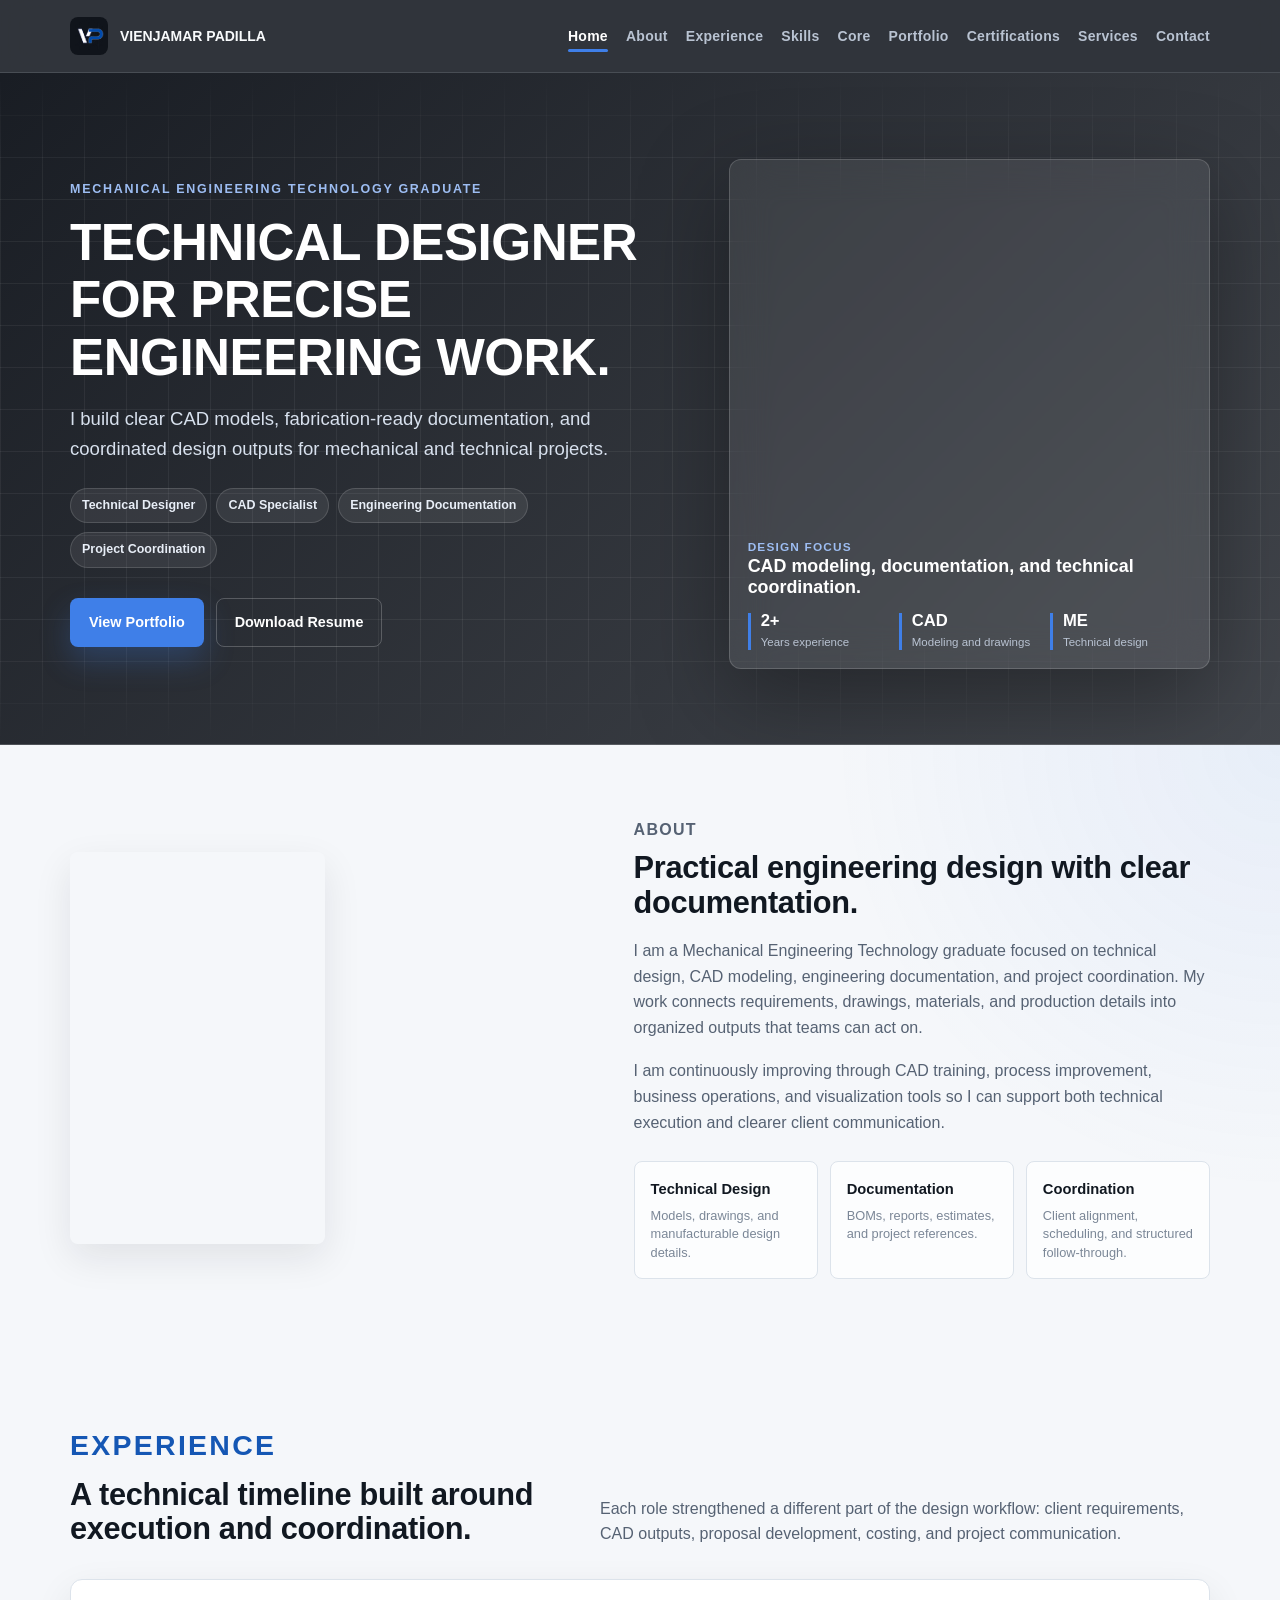
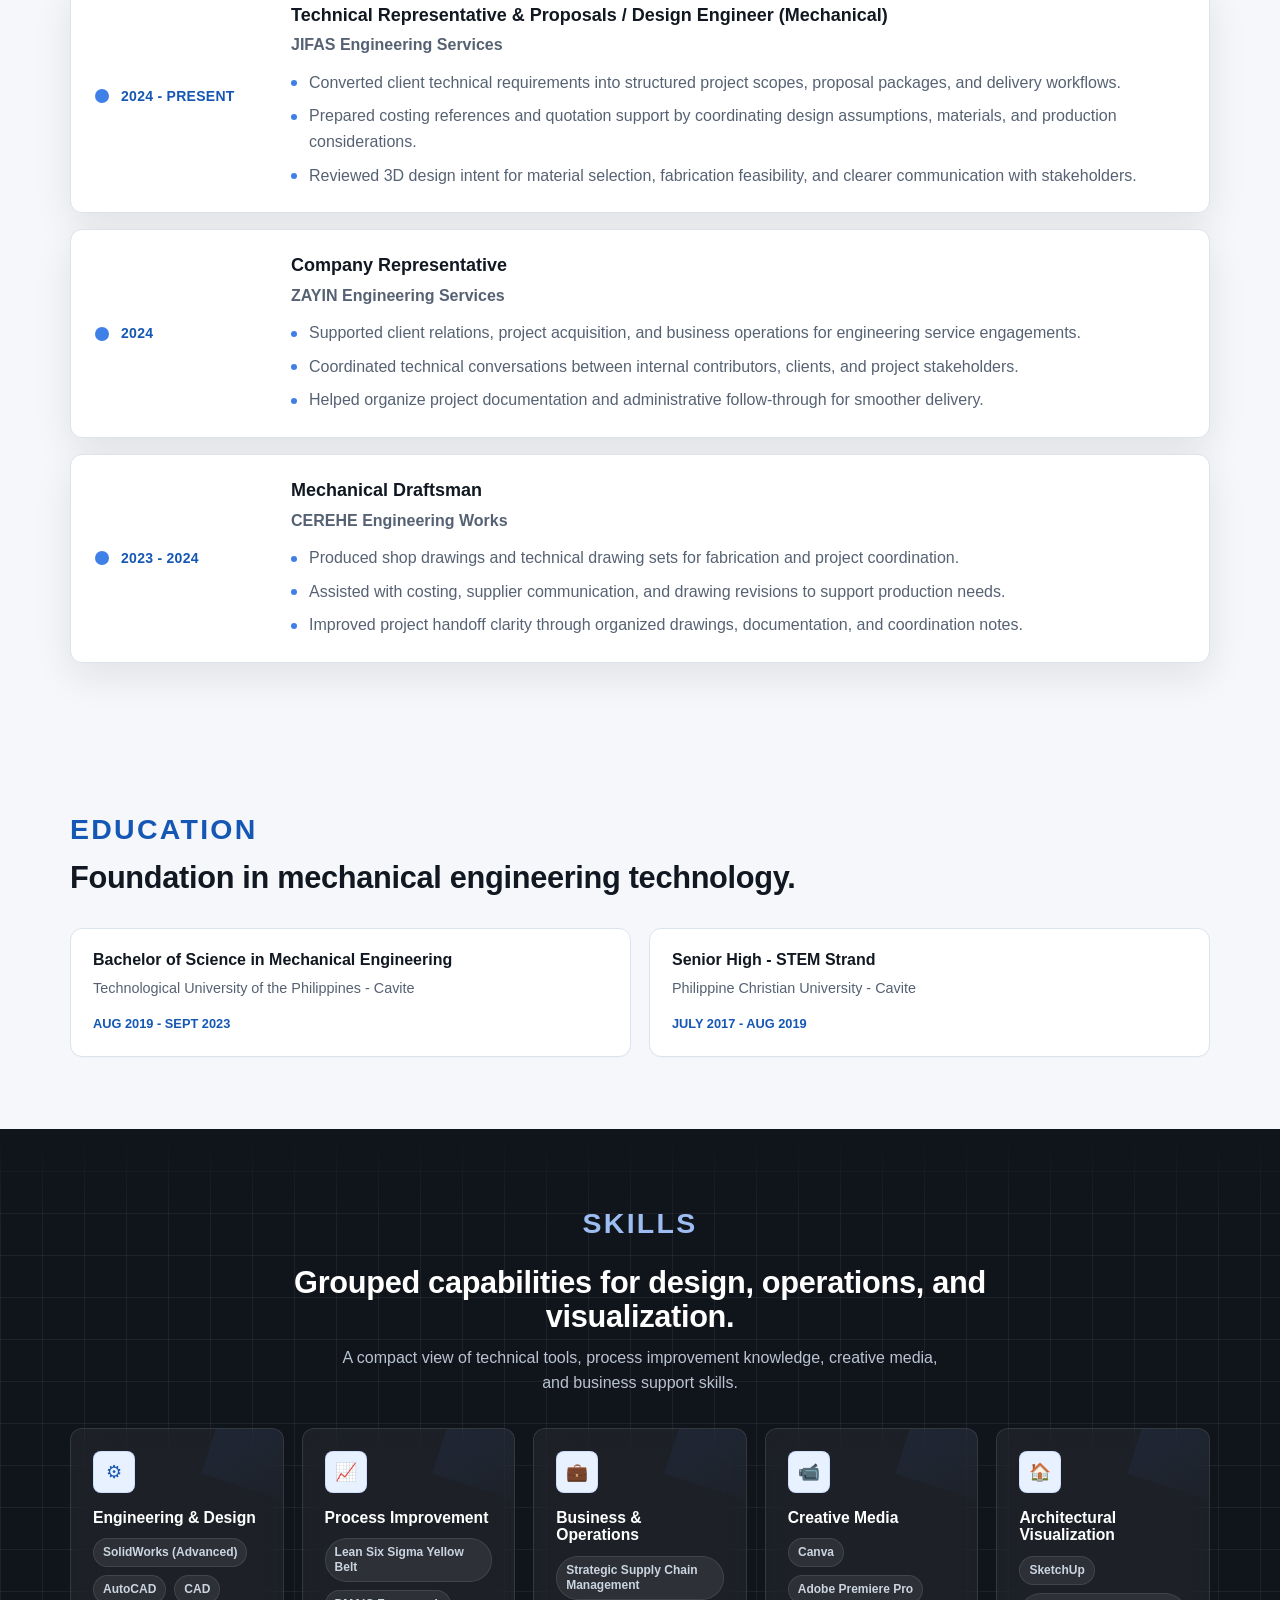
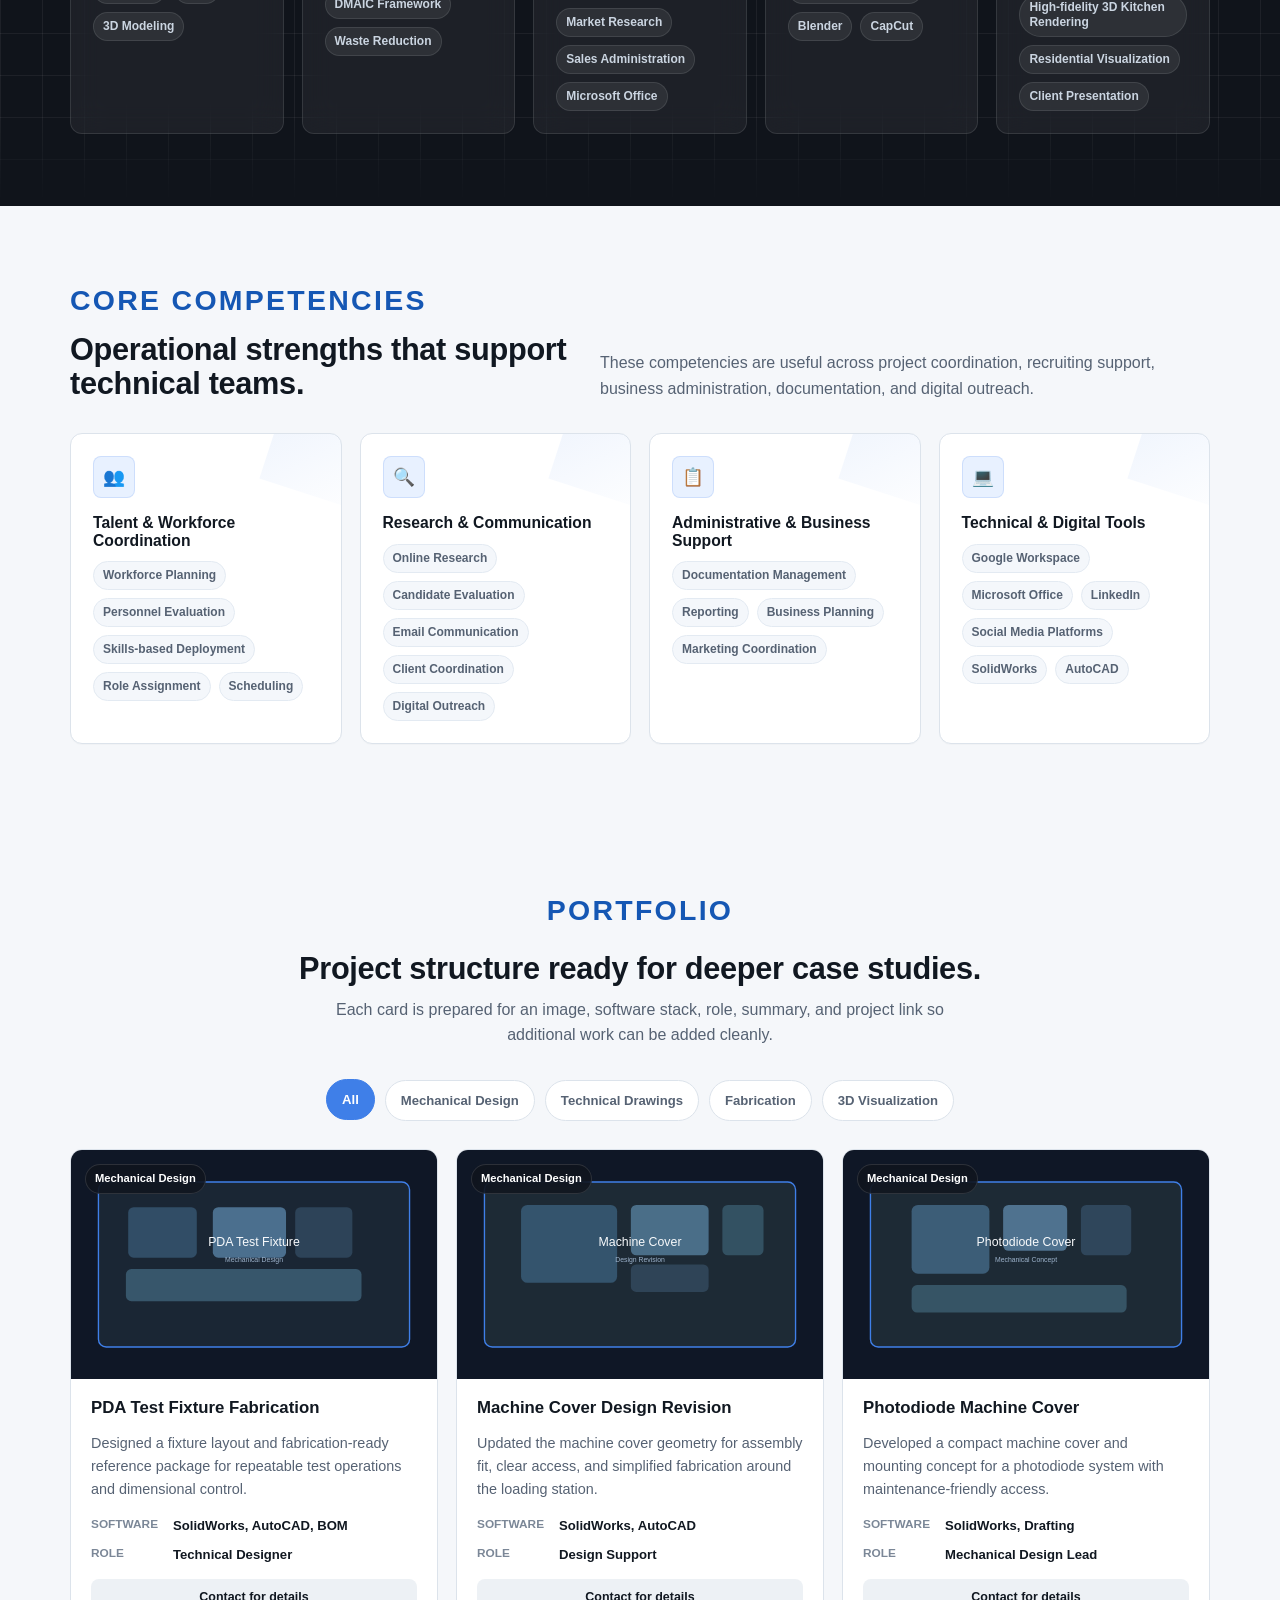
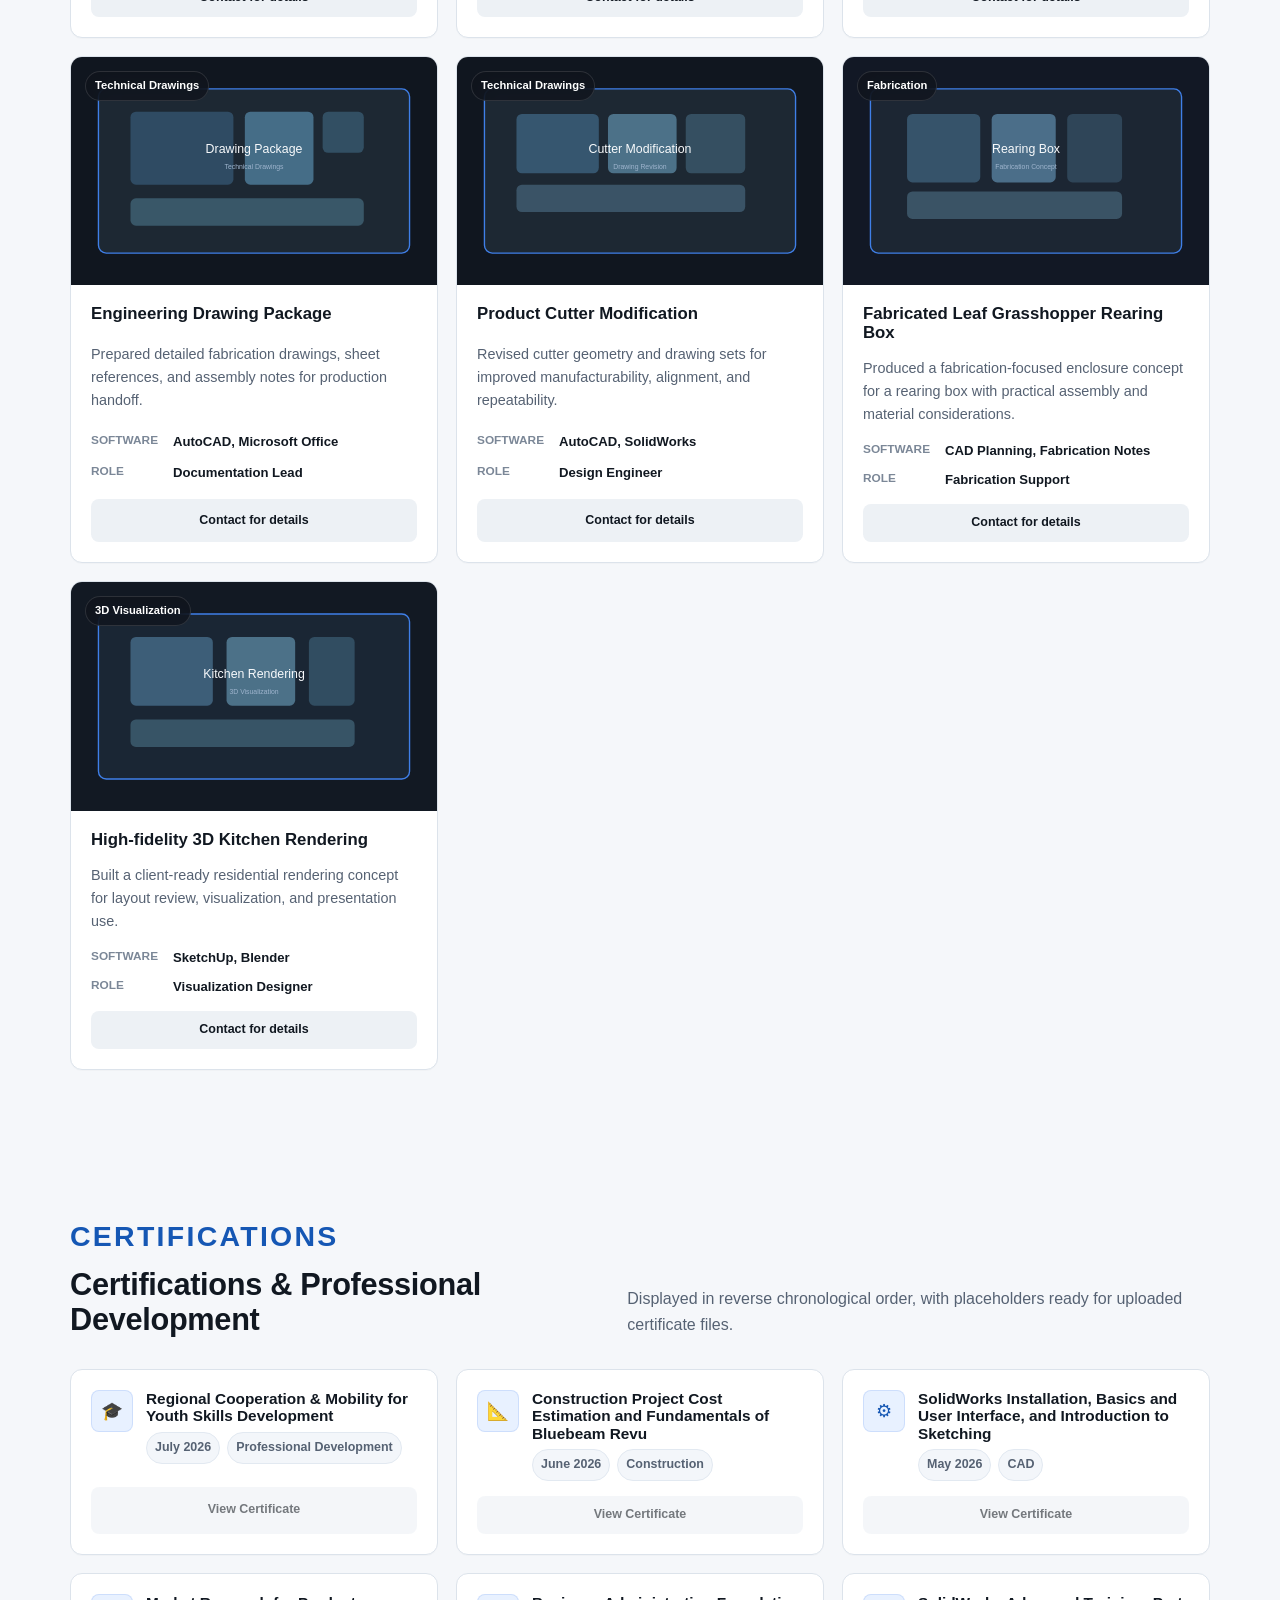
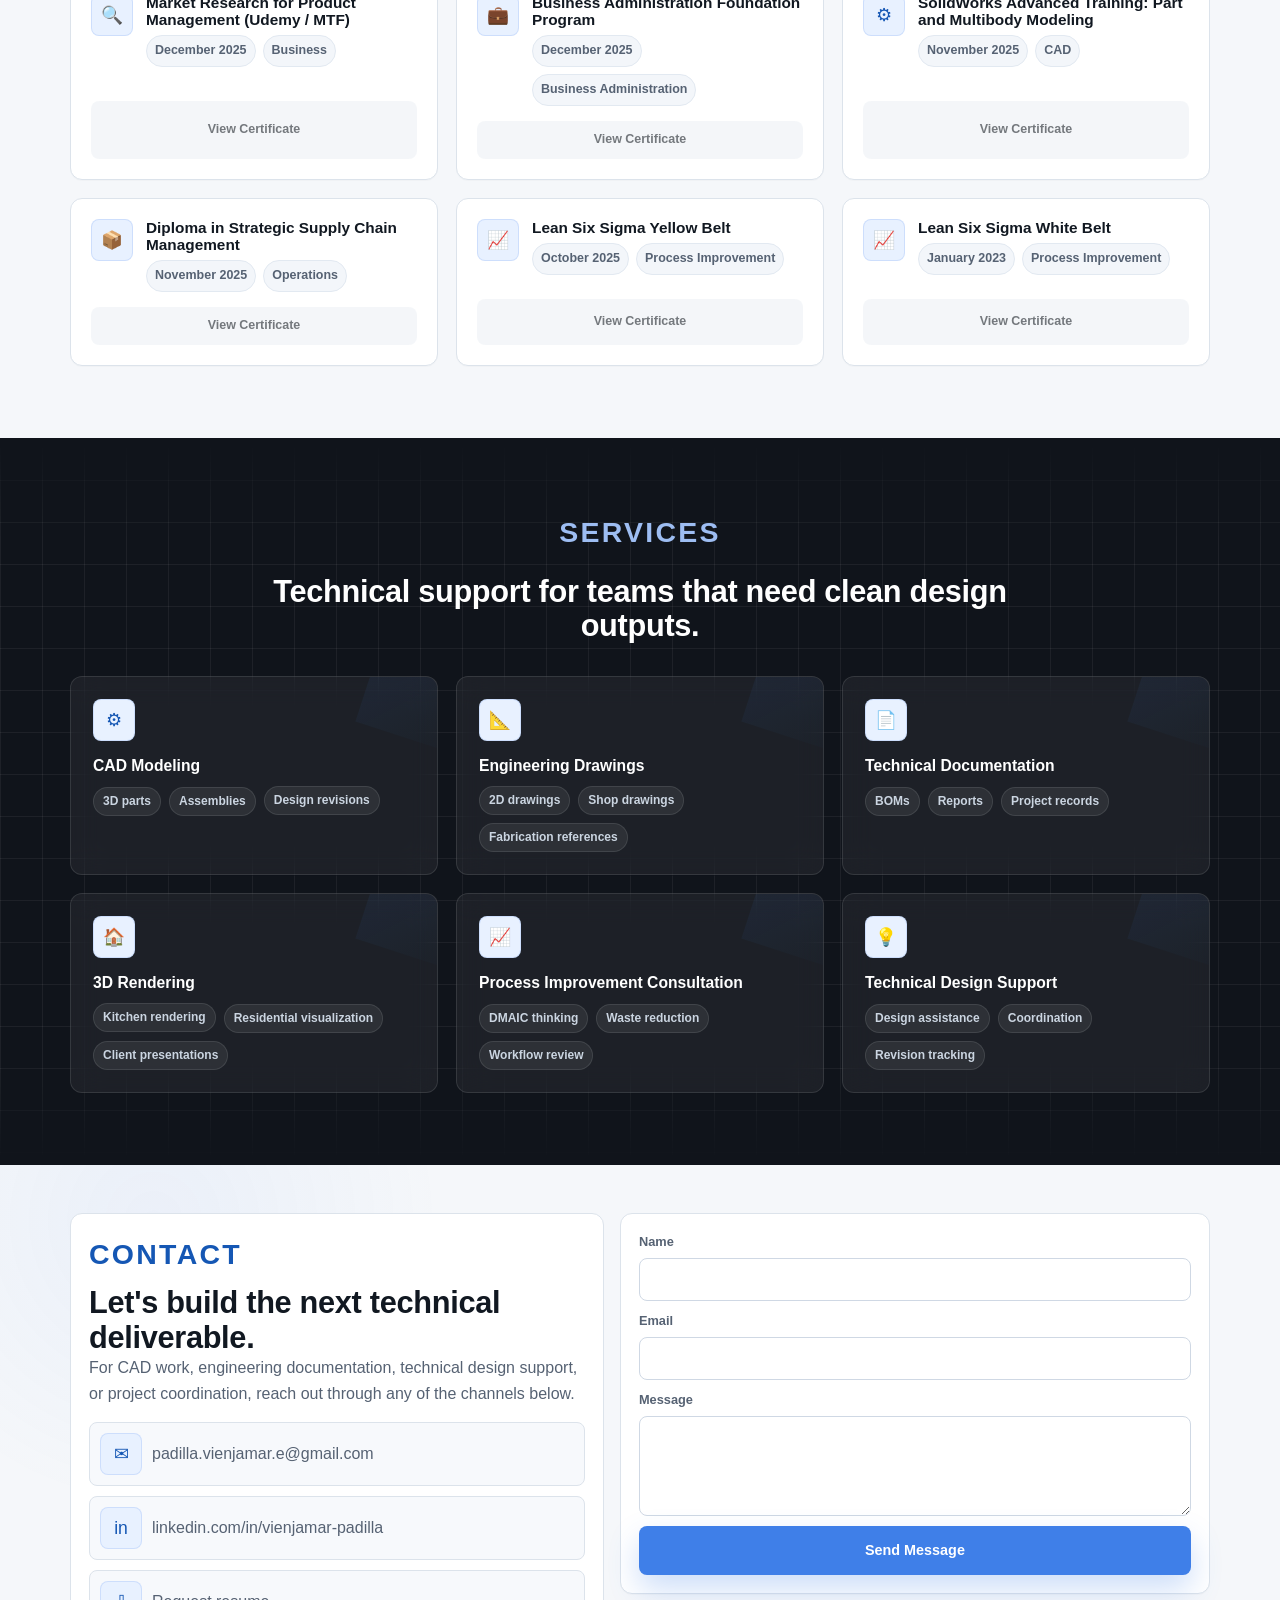
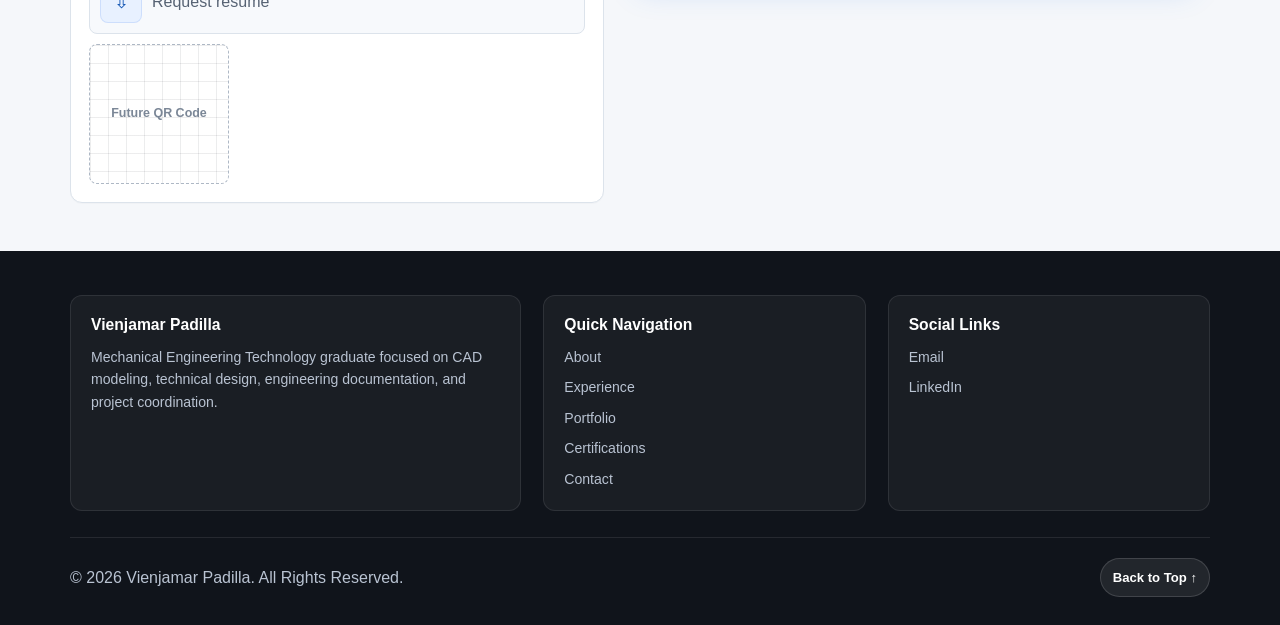
==== commit 926090d7: "Revision1.1A" ====
--- a/index.html
+++ b/index.html
@@ -1,4 +1,4 @@
-<!doctype html>
+﻿<!doctype html>
 <html lang="en">
 <head>
   <meta charset="UTF-8">
@@ -19,1475 +19,8 @@
   <meta name="twitter:description" content="Engineering-focused portfolio for CAD, technical design, documentation, and project coordination.">
   <link rel="canonical" href="https://yourdomain.com/">
   <link rel="icon" href="favicon.svg" type="image/svg+xml">
+  <link rel="stylesheet" href="assets/css/styles.css">
   <title>Vienjamar Padilla | Technical Designer &amp; CAD Specialist</title>
-  <style>
-    /* Core tokens and reset */
-    :root {
-      --bg: #f5f7fa;
-      --surface: #ffffff;
-      --surface-2: #edf1f5;
-      --ink: #111821;
-      --ink-soft: #566273;
-      --ink-muted: #7b8797;
-      --charcoal: #10141b;
-      --charcoal-2: #171d26;
-      --steel: #293241;
-      --line: #dce3eb;
-      --line-dark: rgba(220, 227, 235, 0.14);
-      --accent: #3f7fe8;
-      --accent-soft: #e8f1ff;
-      --accent-ink: #1557b4;
-      --white: #f8fafc;
-      --shadow: 0 22px 70px rgba(17, 24, 33, 0.12);
-      --shadow-soft: 0 14px 38px rgba(17, 24, 33, 0.09);
-      --radius: 8px;
-      --radius-lg: 12px;
-      --header-height: 72px;
-      /* Typographic scale */
-      --type-base: 16px;
-      --type-xs: 0.8125rem; /* 13px */
-      --type-sm: 0.875rem;  /* 14px */
-      --type-md: 1rem;      /* 16px */
-      --type-lg: 1.125rem;  /* 18px */
-      --type-xl: 1.25rem;   /* 20px */
-      --type-2xl: 1.5rem;   /* 24px */
-      --type-3xl: 2rem;     /* 32px */
-      --type-4xl: 3.2rem;   /* hero max */
-      --leading-tight: 1.12;
-      --leading-snug: 1.25;
-      --leading-relaxed: 1.6;
-      --tracking-tight: -0.01em;
-      --tracking-normal: 0em;
-      --tracking-wide: 0.02em;
-    }
-
-    * {
-      box-sizing: border-box;
-      margin: 0;
-      padding: 0;
-    }
-
-    html {
-      scroll-behavior: smooth;
-      scroll-padding-top: calc(var(--header-height) + 18px);
-    }
-
-    body {
-      background: var(--bg);
-      color: var(--ink);
-      font-family: "DM Sans", "Segoe UI", Roboto, Arial, sans-serif;
-      font-size: var(--type-md);
-      line-height: var(--leading-relaxed);
-      min-width: 320px;
-      text-rendering: optimizeLegibility;
-      -webkit-font-smoothing: antialiased;
-      -moz-osx-font-smoothing: grayscale;
-    }
-
-    img {
-      display: block;
-      height: auto;
-      max-width: 100%;
-    }
-
-    a {
-      color: inherit;
-      text-decoration: none;
-    }
-
-    ul {
-      list-style: none;
-    }
-
-    button,
-    input,
-    textarea {
-      font: inherit;
-    }
-
-    button,
-    a {
-      -webkit-tap-highlight-color: transparent;
-    }
-
-    :focus-visible {
-      outline: 3px solid rgba(63, 127, 232, 0.48);
-      outline-offset: 3px;
-    }
-
-    .container {
-      margin: 0 auto;
-      width: min(1140px, calc(100% - 40px));
-    }
-
-    .skip-link {
-      background: var(--accent);
-      border-radius: 0 0 var(--radius) var(--radius);
-      color: #ffffff;
-      font-weight: 800;
-      left: 18px;
-      padding: 10px 14px;
-      position: fixed;
-      top: 0;
-      transform: translateY(-120%);
-      z-index: 200;
-    }
-
-    .skip-link:focus {
-      transform: translateY(0);
-    }
-
-    .scroll-progress {
-      background: transparent;
-      height: 3px;
-      inset: 0 0 auto;
-      position: fixed;
-      z-index: 180;
-    }
-
-    .scroll-progress span {
-      background: linear-gradient(90deg, var(--accent), #88aeea);
-      display: block;
-      height: 100%;
-      transform: scaleX(0);
-      transform-origin: left;
-      width: 100%;
-    }
-
-    /* Navigation and shared controls */
-    .site-header {
-      background: rgba(16, 20, 27, 0.86);
-      border-bottom: 1px solid var(--line-dark);
-      backdrop-filter: blur(18px);
-      min-height: var(--header-height);
-      position: sticky;
-      top: 0;
-      z-index: 120;
-    }
-
-    .nav-wrap {
-      align-items: center;
-      display: flex;
-      gap: 20px;
-      justify-content: space-between;
-      min-height: var(--header-height);
-    }
-
-    .logo {
-      align-items: center;
-      color: var(--white);
-      display: inline-flex;
-      gap: 12px;
-      font-size: var(--type-sm);
-      font-weight: 900;
-      letter-spacing: 0;
-      white-space: nowrap;
-    }
-
-    .logo-mark {
-      align-items: center;
-      background:
-        linear-gradient(145deg, rgba(63, 127, 232, 0.96), rgba(96, 121, 153, 0.92)),
-        var(--accent);
-      border: 1px solid rgba(255, 255, 255, 0.15);
-      border-radius: var(--radius);
-      box-shadow: 0 16px 32px rgba(31, 91, 189, 0.24);
-      color: #ffffff;
-      display: inline-flex;
-      font-size: 0.82rem;
-      height: 38px;
-      justify-content: center;
-      width: 38px;
-    }
-
-    .logo-mark.logo-image {
-      background: transparent;
-      border: none;
-      box-shadow: none;
-      display: block;
-      object-fit: contain;
-      padding: 0;
-    }
-
-    .nav-list {
-      align-items: center;
-      display: flex;
-      gap: 18px;
-    }
-
-    .nav-link {
-      color: #b9c3d2;
-      display: inline-flex;
-      font-size: var(--type-sm);
-      font-weight: 800;
-      padding: 22px 0;
-      position: relative;
-      white-space: nowrap;
-      letter-spacing: var(--tracking-wide);
-    }
-
-    .nav-link:hover,
-    .nav-link.active {
-      color: #ffffff;
-    }
-
-    .nav-link.active::after {
-      background: var(--accent);
-      border-radius: 999px;
-      bottom: 17px;
-      content: "";
-      height: 3px;
-      left: 0;
-      position: absolute;
-      right: 0;
-    }
-
-    .nav-toggle {
-      align-items: center;
-      background: rgba(255, 255, 255, 0.04);
-      border: 1px solid var(--line-dark);
-      border-radius: var(--radius);
-      color: #ffffff;
-      cursor: pointer;
-      display: none;
-      height: 42px;
-      justify-content: center;
-      width: 42px;
-    }
-
-    .nav-toggle span,
-    .nav-toggle span::before,
-    .nav-toggle span::after {
-      background: currentColor;
-      border-radius: 999px;
-      content: "";
-      display: block;
-      height: 2px;
-      position: relative;
-      transition: transform 0.2s, opacity 0.2s;
-      width: 18px;
-    }
-
-    .nav-toggle span::before {
-      position: absolute;
-      top: -6px;
-    }
-
-    .nav-toggle span::after {
-      position: absolute;
-      top: 6px;
-    }
-
-    .nav-toggle[aria-expanded="true"] span {
-      background: transparent;
-    }
-
-    .nav-toggle[aria-expanded="true"] span::before {
-      background: #ffffff;
-      transform: translateY(6px) rotate(45deg);
-    }
-
-    .nav-toggle[aria-expanded="true"] span::after {
-      background: #ffffff;
-      transform: translateY(-6px) rotate(-45deg);
-    }
-
-    .mobile-menu {
-      background: rgba(16, 20, 27, 0.98);
-      border-top: 1px solid var(--line-dark);
-      box-shadow: var(--shadow);
-      display: none;
-      left: 0;
-      padding: 10px 20px 22px;
-      position: fixed;
-      right: 0;
-      top: var(--header-height);
-      z-index: 110;
-    }
-
-    .mobile-menu.active {
-      display: grid;
-    }
-
-    .mobile-menu .nav-link {
-      border-bottom: 1px solid var(--line-dark);
-      padding: 16px 0;
-      min-height: 48px;
-    }
-
-    .btn {
-      align-items: center;
-      border: 1px solid transparent;
-      border-radius: var(--radius);
-      cursor: pointer;
-      display: inline-flex;
-      font-size: 0.9rem;
-      font-weight: 900;
-      gap: 8px;
-      justify-content: center;
-      min-height: 44px;
-      padding: 12px 18px;
-      transition: background 0.2s, border-color 0.2s, color 0.2s, transform 0.2s, box-shadow 0.2s;
-      white-space: nowrap;
-    }
-
-    .btn:hover {
-      transform: translateY(-2px);
-    }
-
-    .btn-primary {
-      background: var(--accent);
-      box-shadow: 0 14px 30px rgba(63, 127, 232, 0.26);
-      color: #ffffff;
-    }
-
-    .btn-primary:hover {
-      background: #3473d6;
-    }
-
-    .btn-outline {
-      border-color: rgba(255, 255, 255, 0.22);
-      color: #ffffff;
-    }
-
-    .btn-outline:hover {
-      background: rgba(255, 255, 255, 0.08);
-      border-color: rgba(255, 255, 255, 0.4);
-    }
-
-    .btn-subtle {
-      background: var(--surface-2);
-      color: var(--ink);
-    }
-
-    .btn-subtle:hover {
-      background: #dfe7ef;
-    }
-
-    .btn-small {
-      font-size: 0.78rem;
-      min-height: 36px;
-      padding: 8px 12px;
-    }
-
-    .btn[disabled] {
-      box-shadow: none;
-      cursor: not-allowed;
-      opacity: 0.58;
-      transform: none;
-    }
-
-    /* Hero and section foundations */
-    .hero {
-      background:
-        linear-gradient(135deg, rgba(16, 20, 27, 0.96), rgba(16, 20, 27, 0.78)),
-        url("assets/images/backgrounds/hero-technical-work.svg");
-      background-position: center;
-      background-size: cover;
-      color: #ffffff;
-      overflow: hidden;
-      padding: 86px 0 76px;
-      position: relative;
-    }
-
-    .blueprint::before {
-      background-image:
-        linear-gradient(rgba(255, 255, 255, 0.06) 1px, transparent 1px),
-        linear-gradient(90deg, rgba(255, 255, 255, 0.06) 1px, transparent 1px);
-      background-size: 42px 42px;
-      content: "";
-      inset: 0;
-      mask-image: linear-gradient(to bottom, transparent, #000 14%, #000 86%, transparent);
-      pointer-events: none;
-      position: absolute;
-    }
-
-    .hero-inner {
-      align-items: center;
-      display: grid;
-      gap: 46px;
-      grid-template-columns: minmax(0, 1.12fr) minmax(300px, 0.88fr);
-      position: relative;
-      z-index: 1;
-    }
-
-    .eyebrow {
-      color: #9dbdf2;
-      font-size: 0.78rem;
-      font-weight: 900;
-      letter-spacing: 0.14em;
-      margin-bottom: 14px;
-      text-transform: uppercase;
-    }
-
-    h1,
-    h2,
-    h3,
-    h4 {
-      font-weight: 850;
-      letter-spacing: 0;
-      line-height: 1.12;
-    }
-
-    .hero h1 {
-      font-size: clamp(1.6rem, 4vw, var(--type-4xl));
-      max-width: 780px;
-      text-transform: uppercase;
-      line-height: var(--leading-tight);
-      letter-spacing: var(--tracking-tight);
-    }
-
-    .hero-lead {
-      color: #d7e0ed;
-      font-size: clamp(1rem, 2vw, 1.16rem);
-      margin-top: 18px;
-      max-width: 680px;
-    }
-
-    .role-grid {
-      display: flex;
-      flex-wrap: wrap;
-      gap: 9px;
-      margin-top: 24px;
-      max-width: 760px;
-    }
-
-    .role-pill {
-      background: rgba(255, 255, 255, 0.08);
-      border: 1px solid rgba(255, 255, 255, 0.14);
-      border-radius: 999px;
-      color: #e8eef7;
-      font-size: 0.78rem;
-      font-weight: 850;
-      padding: 7px 11px;
-    }
-
-    .btn-row {
-      display: flex;
-      flex-wrap: wrap;
-      gap: 12px;
-      margin-top: 30px;
-    }
-
-    .hero-panel {
-      background: rgba(255, 255, 255, 0.08);
-      border: 1px solid rgba(255, 255, 255, 0.16);
-      border-radius: var(--radius-lg);
-      box-shadow: 0 28px 90px rgba(0, 0, 0, 0.34);
-      overflow: hidden;
-      backdrop-filter: blur(20px);
-    }
-
-    .hero-panel-visual {
-      aspect-ratio: 4 / 3;
-      background-image: url("assets/images/hero/engineering-review.svg");
-      background-position: center;
-      background-repeat: no-repeat;
-      background-size: cover;
-      width: 100%;
-    }
-
-    .hero-panel-body {
-      display: grid;
-      gap: 16px;
-      padding: 18px;
-    }
-
-    .panel-kicker {
-      color: #9dbdf2;
-      font-size: 0.74rem;
-      font-weight: 900;
-      letter-spacing: 0.1em;
-      text-transform: uppercase;
-    }
-
-    .panel-title {
-      color: #ffffff;
-      font-size: 1.12rem;
-    }
-
-    .metric-grid {
-      display: grid;
-      gap: 10px;
-      grid-template-columns: repeat(3, 1fr);
-    }
-
-    .metric {
-      border-left: 3px solid var(--accent);
-      min-width: 0;
-      padding-left: 10px;
-    }
-
-    .metric strong {
-      display: block;
-      font-size: 1.04rem;
-      line-height: 1;
-    }
-
-    .metric span {
-      color: #b9c3d2;
-      display: block;
-      font-size: 0.72rem;
-      line-height: 1.25;
-      margin-top: 6px;
-    }
-
-    section {
-      padding: 72px 0;
-      position: relative;
-    }
-
-    .section-head {
-      align-items: end;
-      display: flex;
-      gap: 24px;
-      justify-content: space-between;
-      margin-bottom: 32px;
-    }
-
-    .section-head.center {
-      align-items: center;
-      flex-direction: column;
-      gap: 10px;
-      text-align: center;
-    }
-
-    .section-kicker {
-      color: var(--accent-ink);
-      font-size: 1.78rem;
-      font-weight: 900;
-      letter-spacing: 0.08em;
-      margin-bottom: 9px;
-      text-transform: uppercase;
-    }
-
-    .section-title {
-      color: var(--ink);
-      font-size: clamp(var(--type-2xl), 2.4vw, 2.2rem);
-      line-height: var(--leading-tight);
-      letter-spacing: var(--tracking-tight);
-      max-width: 760px;
-    }
-
-    .section-summary {
-      color: var(--ink-soft);
-      max-width: 610px;
-    }
-
-    .section-dark {
-      background: var(--charcoal);
-      color: var(--white);
-      overflow: hidden;
-    }
-
-    .section-dark .section-title,
-    .section-dark h3,
-    .section-dark h4 {
-      color: #ffffff;
-    }
-
-    .section-dark .section-kicker {
-      color: #9dbdf2;
-    }
-
-    .section-dark .section-summary {
-      color: #b9c3d2;
-    }
-
-    .about {
-      background:
-        radial-gradient(circle at top right, rgba(63, 127, 232, 0.08), transparent 28rem),
-        var(--bg);
-    }
-
-    .about-grid {
-      align-items: center;
-      display: grid;
-      gap: 42px;
-      grid-template-columns: 0.95fr 1.05fr;
-    }
-
-    .image-mosaic {
-      display: grid;
-      gap: 12px;
-      grid-template-columns: 1fr 1fr;
-    }
-
-    .image-tile {
-      background-position: center;
-      background-repeat: no-repeat;
-      background-size: cover;
-      border-radius: var(--radius);
-      height: 190px;
-      width: 100%;
-    }
-
-    .image-mosaic .main-photo {
-      background-image: url("assets/images/about/cad-workstation.svg");
-      box-shadow: var(--shadow-soft);
-      grid-row: span 2;
-      height: 392px;
-    }
-
-    .image-mosaic .about-tile-secondary {
-      background-image: url("assets/images/backgrounds/hero-technical-work.svg");
-    }
-
-    .image-mosaic .about-tile-tertiary {
-      background-image: url("assets/images/about/workshop-tools.svg");
-    }
-
-    .about-copy {
-      display: grid;
-      gap: 18px;
-    }
-
-    .about-copy p {
-      color: var(--ink-soft);
-      font-size: 1rem;
-    }
-
-    .proof-grid {
-      display: grid;
-      gap: 12px;
-      grid-template-columns: repeat(3, 1fr);
-      margin-top: 8px;
-    }
-
-    .proof-card {
-      background: rgba(255, 255, 255, 0.76);
-      border: 1px solid var(--line);
-      border-radius: var(--radius);
-      padding: 16px;
-    }
-
-    .proof-card strong {
-      color: var(--ink);
-      display: block;
-      font-size: 0.92rem;
-      margin-bottom: 5px;
-    }
-
-    .proof-card span {
-      color: var(--ink-muted);
-      display: block;
-      font-size: 0.8rem;
-      line-height: 1.45;
-    }
-
-    /* Experience and education */
-    .timeline {
-      display: grid;
-      gap: 16px;
-      margin-top: 8px;
-      position: relative;
-    }
-
-    .timeline-card {
-      background: var(--surface);
-      border: 1px solid var(--line);
-      border-radius: var(--radius-lg);
-      box-shadow: var(--shadow-soft);
-      display: grid;
-      gap: 16px;
-      grid-template-columns: 180px 1fr;
-      padding: 24px;
-      position: relative;
-    }
-
-    .timeline-date {
-      color: var(--accent-ink);
-      font-size: var(--type-sm);
-      font-weight: 900;
-      letter-spacing: var(--tracking-wide);
-      text-transform: uppercase;
-      position: relative;
-      padding-left: 26px;
-      align-self: center;
-    }
-
-    .timeline-date::before {
-      content: "";
-      position: absolute;
-      left: 0;
-      top: 50%;
-      transform: translateY(-50%);
-      width: 14px;
-      height: 14px;
-      border-radius: 999px;
-      background: var(--accent);
-    }
-
-    .timeline-card h3 {
-      font-size: var(--type-lg);
-      margin-bottom: 6px;
-      line-height: var(--leading-snug);
-    }
-
-    .company {
-      color: var(--ink-soft);
-      font-size: var(--type-md);
-      font-weight: 850;
-      margin-bottom: 12px;
-    }
-
-    .detail-list {
-      color: var(--ink-soft);
-      display: grid;
-      gap: 8px;
-      font-size: var(--type-md);
-      list-style: none;
-    }
-
-    .detail-list li {
-      padding-left: 18px;
-      position: relative;
-    }
-
-    .detail-list li::before {
-      background: var(--accent);
-      border-radius: 999px;
-      content: "";
-      height: 6px;
-      left: 0;
-      position: absolute;
-      top: 0.66em;
-      width: 6px;
-    }
-
-    /* Data-rendered cards and grids */
-    .education-grid,
-    .services-grid,
-    .skills-grid,
-    .competency-grid,
-    .cert-grid,
-    .portfolio-grid {
-      display: grid;
-      gap: 18px;
-    }
-
-    .education-grid {
-      grid-template-columns: repeat(2, 1fr);
-    }
-
-    .education-card,
-    .skill-card,
-    .competency-card,
-    .cert-card,
-    .service-card,
-    .project-card,
-    .contact-card,
-    .footer-panel {
-      background: var(--surface);
-      border: 1px solid var(--line);
-      border-radius: var(--radius-lg);
-      box-shadow: 0 1px 0 rgba(17, 24, 33, 0.02);
-    }
-
-    .education-card {
-      padding: 22px;
-    }
-
-    .education-card h3 {
-      font-size: 1rem;
-      margin-bottom: 8px;
-    }
-
-    .education-card p {
-      color: var(--ink-soft);
-      font-size: 0.9rem;
-    }
-
-    .education-card .date {
-      color: var(--accent-ink);
-      font-size: 0.8rem;
-      font-weight: 900;
-      margin-top: 14px;
-      text-transform: uppercase;
-    }
-
-    .skills-grid {
-      grid-template-columns: repeat(5, 1fr);
-    }
-
-    .skill-card,
-    .competency-card,
-    .service-card {
-      height: 100%;
-      overflow: hidden;
-      padding: 22px;
-      position: relative;
-      transition: border-color 0.2s, box-shadow 0.2s, transform 0.2s;
-    }
-
-    .skill-card:hover,
-    .competency-card:hover,
-    .service-card:hover,
-    .project-card:hover,
-    .cert-card:hover {
-      border-color: rgba(63, 127, 232, 0.32);
-      box-shadow: var(--shadow-soft);
-      transform: translateY(-4px);
-    }
-
-    .skill-card::after,
-    .competency-card::after,
-    .service-card::after {
-      background: linear-gradient(135deg, rgba(63, 127, 232, 0.1), transparent);
-      content: "";
-      height: 120px;
-      position: absolute;
-      right: -54px;
-      top: -54px;
-      transform: rotate(18deg);
-      width: 120px;
-    }
-
-    .icon-chip {
-      align-items: center;
-      background: var(--accent-soft);
-      border: 1px solid rgba(63, 127, 232, 0.16);
-      border-radius: var(--radius);
-      color: var(--accent-ink);
-      display: inline-flex;
-      font-size: 1.1rem;
-      height: 42px;
-      justify-content: center;
-      margin-bottom: 16px;
-      position: relative;
-      width: 42px;
-      z-index: 1;
-    }
-
-    .contact-method .icon-chip,
-    .cert-top .icon-chip {
-      flex: 0 0 auto;
-      margin-bottom: 0;
-    }
-
-    .skill-card h3,
-    .competency-card h3,
-    .service-card h3 {
-      font-size: 0.98rem;
-      margin-bottom: 12px;
-      position: relative;
-      z-index: 1;
-    }
-
-    .tag-list {
-      display: flex;
-      flex-wrap: wrap;
-      gap: 8px;
-      position: relative;
-      z-index: 1;
-    }
-
-    .tag {
-      background: #f4f7fb;
-      border: 1px solid #e3eaf2;
-      border-radius: 999px;
-      color: var(--ink-soft);
-      font-size: 0.75rem;
-      font-weight: 800;
-      line-height: 1.25;
-      padding: 6px 9px;
-    }
-
-    .section-dark .skill-card,
-    .section-dark .competency-card,
-    .section-dark .service-card {
-      background: rgba(255, 255, 255, 0.055);
-      border-color: rgba(255, 255, 255, 0.11);
-      backdrop-filter: blur(16px);
-    }
-
-    .section-dark .tag {
-      background: rgba(255, 255, 255, 0.07);
-      border-color: rgba(255, 255, 255, 0.1);
-      color: #cbd5e1;
-    }
-
-    .competency-grid {
-      grid-template-columns: repeat(4, 1fr);
-    }
-
-    .portfolio-controls {
-      align-items: center;
-      display: flex;
-      flex-wrap: wrap;
-      gap: 10px;
-      justify-content: center;
-      margin-bottom: 28px;
-    }
-
-    .filter-btn {
-      background: var(--surface);
-      border: 1px solid var(--line);
-      border-radius: 999px;
-      color: var(--ink-soft);
-      cursor: pointer;
-      font-size: 0.82rem;
-      font-weight: 900;
-      min-height: 38px;
-      padding: 9px 15px;
-      transition: background 0.2s, border-color 0.2s, color 0.2s, transform 0.2s;
-    }
-
-    .filter-btn:hover,
-    .filter-btn.active {
-      background: var(--accent);
-      border-color: var(--accent);
-      color: #ffffff;
-      transform: translateY(-1px);
-    }
-
-    .portfolio-grid {
-      grid-template-columns: repeat(3, 1fr);
-    }
-
-    .project-card {
-      display: flex;
-      flex-direction: column;
-      overflow: hidden;
-      transition: border-color 0.2s, box-shadow 0.2s, transform 0.2s;
-    }
-
-    .project-card[hidden] {
-      display: none;
-    }
-
-    .project-media {
-      background: var(--surface-2);
-      overflow: hidden;
-      position: relative;
-    }
-
-    .project-media img {
-      aspect-ratio: 16 / 10;
-      object-fit: cover;
-      transition: transform 0.35s;
-      width: 100%;
-    }
-
-    .project-card:hover .project-media img {
-      transform: scale(1.04);
-    }
-
-    .project-category {
-      background: rgba(16, 20, 27, 0.78);
-      border: 1px solid rgba(255, 255, 255, 0.12);
-      border-radius: 999px;
-      color: #ffffff;
-      font-size: 0.7rem;
-      font-weight: 900;
-      left: 14px;
-      padding: 5px 9px;
-      position: absolute;
-      top: 14px;
-      backdrop-filter: blur(10px);
-    }
-
-    .project-body {
-      display: grid;
-      flex: 1;
-      gap: 14px;
-      padding: 20px;
-    }
-
-    .project-body h3 {
-      font-size: 1.05rem;
-    }
-
-    .project-body p {
-      color: var(--ink-soft);
-      font-size: 0.9rem;
-    }
-
-    .project-meta {
-      display: grid;
-      gap: 8px;
-    }
-
-    .meta-row {
-      display: flex;
-      gap: 8px;
-      min-width: 0;
-    }
-
-    .meta-row span:first-child {
-      color: var(--ink-muted);
-      flex: 0 0 74px;
-      font-size: 0.74rem;
-      font-weight: 900;
-      text-transform: uppercase;
-    }
-
-    .meta-row span:last-child {
-      color: var(--ink);
-      font-size: 0.82rem;
-      font-weight: 800;
-    }
-
-    .cert-grid {
-      grid-template-columns: repeat(3, 1fr);
-    }
-
-    .cert-card {
-      display: grid;
-      gap: 15px;
-      padding: 20px;
-      transition: border-color 0.2s, box-shadow 0.2s, transform 0.2s;
-    }
-
-    .cert-top {
-      align-items: start;
-      display: flex;
-      gap: 13px;
-    }
-
-    .cert-card h3 {
-      font-size: 0.96rem;
-      margin-bottom: 7px;
-    }
-
-    .cert-meta {
-      color: var(--ink-soft);
-      display: flex;
-      flex-wrap: wrap;
-      gap: 7px;
-      font-size: 0.78rem;
-      font-weight: 850;
-    }
-
-    .cert-meta span {
-      background: #f3f6fa;
-      border: 1px solid #e2e9f1;
-      border-radius: 999px;
-      padding: 5px 8px;
-    }
-
-    .services-grid {
-      grid-template-columns: repeat(3, 1fr);
-    }
-
-    /* Contact and footer (compacted) */
-    .contact {
-      background:
-        radial-gradient(circle at 12% 8%, rgba(63, 127, 232, 0.06), transparent 18rem),
-        var(--bg);
-      padding: 48px 0;
-    }
-
-    .contact-grid {
-      display: grid;
-      gap: 16px;
-      grid-template-columns: 0.95fr 1.05fr;
-      align-items: start;
-    }
-
-    .contact-card {
-      padding: 18px;
-    }
-
-    .contact-methods {
-      display: grid;
-      gap: 10px;
-      margin-top: 16px;
-    }
-
-    .contact-method {
-      align-items: center;
-      background: #f7f9fc;
-      border: 1px solid var(--line);
-      border-radius: var(--radius);
-      display: flex;
-      gap: 10px;
-      min-width: 0;
-      padding: 10px;
-    }
-
-    .link-button {
-      background: transparent;
-      border: none;
-      color: var(--ink-soft);
-      font: inherit;
-      padding: 0;
-      cursor: pointer;
-      text-align: left;
-    }
-
-    .contact-method span:last-child,
-    .contact-method a {
-      color: var(--ink-soft);
-      overflow-wrap: anywhere;
-    }
-
-    .qr-placeholder {
-      align-items: center;
-      aspect-ratio: 1;
-      background:
-        linear-gradient(90deg, rgba(17, 24, 33, 0.08) 1px, transparent 1px),
-        linear-gradient(rgba(17, 24, 33, 0.08) 1px, transparent 1px),
-        #ffffff;
-      background-size: 18px 18px;
-      border: 1px dashed #aeb8c5;
-      border-radius: var(--radius);
-      color: var(--ink-muted);
-      display: flex;
-      font-size: 0.78rem;
-      font-weight: 900;
-      justify-content: center;
-      max-width: 140px;
-      text-align: center;
-      padding: 8px;
-    }
-
-    .contact-form {
-      display: grid;
-      gap: 10px;
-    }
-
-    label {
-      color: var(--ink-soft);
-      display: grid;
-      font-size: 0.8rem;
-      font-weight: 900;
-      gap: 6px;
-    }
-
-    input,
-    textarea {
-      background: #ffffff;
-      border: 1px solid #cfd8e4;
-      border-radius: var(--radius);
-      color: var(--ink);
-      padding: 10px 12px;
-      width: 100%;
-    }
-
-    textarea {
-      min-height: 100px;
-      resize: vertical;
-    }
-
-    label {
-      display: block;
-      margin-bottom: 14px;
-    }
-
-    .modal-backdrop {
-      align-items: center;
-      background: rgba(0,0,0,0.45);
-      display: none;
-      height: 100vh;
-      inset: 0;
-      justify-content: center;
-      left: 0;
-      position: fixed;
-      right: 0;
-      top: 0;
-      z-index: 220;
-      padding: 20px;
-    }
-
-    .modal {
-      background: var(--surface);
-      border-radius: 12px;
-      max-width: 420px;
-      padding: 18px;
-      width: 100%;
-      box-shadow: var(--shadow);
-    }
-
-    .modal h3 { margin-bottom: 8px; }
-
-    .modal .modal-actions { display:flex; gap:10px; justify-content:flex-end; margin-top:12px; }
-
-    .toast {
-      background: rgba(17,24,33,0.96);
-      color: #fff;
-      padding: 12px 16px;
-      border-radius: 8px;
-      box-shadow: 0 10px 30px rgba(17,24,33,0.2);
-      position: fixed;
-      right: 20px;
-      bottom: 20px;
-      z-index: 240;
-      display: none;
-    }
-
-    .form-status {
-      color: var(--accent-ink);
-      display: none;
-      font-size: 0.86rem;
-      font-weight: 900;
-    }
-
-    .form-status.visible {
-      display: block;
-    }
-
-    .site-footer {
-      background: var(--charcoal);
-      color: #b9c3d2;
-      padding: 44px 0 28px;
-    }
-
-    .footer-grid {
-      display: grid;
-      gap: 22px;
-      grid-template-columns: 1.4fr 1fr 1fr;
-      margin-bottom: 26px;
-    }
-
-    .footer-panel {
-      background: rgba(255, 255, 255, 0.045);
-      border-color: rgba(255, 255, 255, 0.09);
-      box-shadow: none;
-      padding: 20px;
-    }
-
-    .footer-panel h2,
-    .footer-panel h3 {
-      color: #ffffff;
-      font-size: 0.98rem;
-      margin-bottom: 12px;
-    }
-
-    .footer-panel p,
-    .footer-panel a {
-      color: #b9c3d2;
-      font-size: 0.88rem;
-    }
-
-    .footer-links {
-      display: grid;
-      gap: 8px;
-    }
-
-    .footer-links a:hover {
-      color: #ffffff;
-    }
-
-    .footer-bottom {
-      align-items: center;
-      border-top: 1px solid rgba(255, 255, 255, 0.09);
-      display: flex;
-      gap: 16px;
-      justify-content: space-between;
-      padding-top: 20px;
-    }
-
-    .back-to-top {
-      background: rgba(255, 255, 255, 0.08);
-      border: 1px solid rgba(255, 255, 255, 0.14);
-      border-radius: 999px;
-      color: #ffffff;
-      font-size: 0.82rem;
-      font-weight: 900;
-      padding: 8px 12px;
-    }
-
-    .reveal {
-      opacity: 0;
-      transform: translateY(18px);
-      transition: opacity 0.55s ease, transform 0.55s ease;
-    }
-
-    .reveal.is-visible {
-      opacity: 1;
-      transform: translateY(0);
-    }
-
-    /* Motion and responsive rules */
-    @media (prefers-reduced-motion: reduce) {
-      *,
-      *::before,
-      *::after {
-        animation-duration: 0.001ms !important;
-        scroll-behavior: auto !important;
-        transition-duration: 0.001ms !important;
-      }
-
-      .reveal {
-        opacity: 1;
-        transform: none;
-      }
-    }
-
-    @media (max-width: 1100px) {
-      .nav-list {
-        gap: 12px;
-      }
-
-      .nav-link {
-        font-size: 0.78rem;
-      }
-
-      .skills-grid,
-      .competency-grid {
-        grid-template-columns: repeat(3, 1fr);
-      }
-
-      .portfolio-grid,
-      .cert-grid,
-      .services-grid {
-        grid-template-columns: repeat(2, 1fr);
-      }
-    }
-
-    @media (max-width: 860px) {
-      :root {
-        --header-height: 66px;
-      }
-
-      .container {
-        width: min(100% - 32px, 1140px);
-      }
-
-      .nav-list {
-        display: none;
-      }
-
-      .nav-toggle {
-        display: inline-flex;
-      }
-
-      .hero {
-        padding: 40px 0 40px;
-      }
-
-      .hero-inner,
-      .about-grid,
-      .contact-grid,
-      .footer-grid {
-        grid-template-columns: 1fr;
-      }
-
-      .hero h1 {
-        font-size: clamp(1.3rem, 6vw, 2.2rem);
-      }
-
-      /* Use a smaller hero background image on mobile to reduce download size */
-      .hero {
-        background-image:
-          linear-gradient(135deg, rgba(16, 20, 27, 0.96), rgba(16, 20, 27, 0.78)),
-          url("assets/images/backgrounds/hero-technical-work.svg");
-      }
-
-      .logo { font-size: var(--type-xs); }
-      .logo-mark.logo-image { width: 30px; height: 30px; }
-      .nav-toggle { height: 38px; width: 38px; }
-
-      /* Ensure touch targets are large enough on small screens */
-      button,
-      .mobile-menu .nav-link,
-      .btn {
-        min-height: 44px;
-        padding: 12px 14px;
-      }
-
-      .section-head,
-      .footer-bottom {
-        align-items: flex-start;
-        flex-direction: column;
-      }
-
-      .timeline-card {
-        grid-template-columns: 1fr;
-        padding: 12px;
-        align-items: center;
-      }
-
-      .timeline-date {
-        padding-left: 34px;
-        font-size: var(--type-sm);
-      }
-
-      .timeline-date::before {
-        left: 14px;
-        top: 50%;
-        transform: translateY(-50%);
-        height: 10px;
-        width: 10px;
-      }
-
-      .education-grid,
-      .proof-grid {
-        grid-template-columns: 1fr;
-      }
-    }
-
-    @media (max-width: 620px) {
-      :root {
-        /* Compact typographic scale for small screens */
-        --type-xs: 0.75rem;  /* 12px */
-        --type-sm: 0.8125rem; /* 13px */
-        --type-md: 0.9375rem; /* 15px */
-        --type-lg: 1rem;      /* 16px */
-        --type-xl: 1.125rem;  /* 18px */
-        --type-2xl: 1.125rem; /* 18px */
-        --type-3xl: 1.5rem;   /* 24px */
-        --type-4xl: 2rem;     /* compact hero max */
-        --leading-relaxed: 1.4;
-      }
-
-      .container {
-        width: min(100% - 28px, 1140px);
-      }
-
-      section {
-        padding: 54px 0;
-      }
-
-      .logo span:last-child {
-        max-width: 190px;
-        overflow: hidden;
-        text-overflow: ellipsis;
-      }
-
-      .hero h1 {
-        font-size: clamp(2.35rem, 16vw, 3.45rem);
-      }
-
-      .hero-lead {
-        font-size: 0.96rem;
-      }
-
-      .btn-row,
-      .portfolio-controls {
-        align-items: stretch;
-        flex-direction: column;
-      }
-
-      .btn,
-      .filter-btn {
-        width: 100%;
-      }
-
-      .metric-grid,
-      .skills-grid,
-      .competency-grid,
-      .portfolio-grid,
-      .cert-grid,
-      .services-grid {
-        grid-template-columns: 1fr;
-      }
-
-      .image-mosaic {
-        grid-template-columns: 1fr;
-      }
-
-      .image-mosaic .main-photo,
-      .image-mosaic img {
-        height: 230px;
-      }
-
-      .contact-card {
-        padding: 20px;
-      }
-    }
-  </style>
 </head>
 <body>
   <a class="skip-link" href="#main">Skip to content</a>
@@ -1826,622 +359,10 @@
 
   <script src="https://cdn.emailjs.com/sdk/3.2.0/email.min.js"></script>
 
-  <script>
-    // Update these arrays to add future projects, certifications, services, and timeline entries.
-    const siteData = {
-      skills: [
-        {
-          title: "Engineering & Design",
-          icon: "&#9881;",
-          items: ["SolidWorks (Advanced)", "AutoCAD", "CAD", "3D Modeling"]
-        },
-        {
-          title: "Process Improvement",
-          icon: "&#128200;",
-          items: ["Lean Six Sigma Yellow Belt", "DMAIC Framework", "Waste Reduction"]
-        },
-        {
-          title: "Business & Operations",
-          icon: "&#128188;",
-          items: ["Strategic Supply Chain Management", "Market Research", "Sales Administration", "Microsoft Office"]
-        },
-        {
-          title: "Creative Media",
-          icon: "&#128249;",
-          items: ["Canva", "Adobe Premiere Pro", "Blender", "CapCut"]
-        },
-        {
-          title: "Architectural Visualization",
-          icon: "&#127968;",
-          items: ["SketchUp", "High-fidelity 3D Kitchen Rendering", "Residential Visualization", "Client Presentation"]
-        }
-      ],
-      competencies: [
-        {
-          title: "Talent & Workforce Coordination",
-          icon: "&#128101;",
-          items: ["Workforce Planning", "Personnel Evaluation", "Skills-based Deployment", "Role Assignment", "Scheduling"]
-        },
-        {
-          title: "Research & Communication",
-          icon: "&#128269;",
-          items: ["Online Research", "Candidate Evaluation", "Email Communication", "Client Coordination", "Digital Outreach"]
-        },
-        {
-          title: "Administrative & Business Support",
-          icon: "&#128203;",
-          items: ["Documentation Management", "Reporting", "Business Planning", "Marketing Coordination"]
-        },
-        {
-          title: "Technical & Digital Tools",
-          icon: "&#128187;",
-          items: ["Google Workspace", "Microsoft Office", "LinkedIn", "Social Media Platforms", "SolidWorks", "AutoCAD"]
-        }
-      ],
-      experience: [
-        {
-          period: "2024 - Present",
-          role: "Technical Representative & Proposals / Design Engineer (Mechanical)",
-          company: "JIFAS Engineering Services",
-          points: [
-            "Converted client technical requirements into structured project scopes, proposal packages, and delivery workflows.",
-            "Prepared costing references and quotation support by coordinating design assumptions, materials, and production considerations.",
-            "Reviewed 3D design intent for material selection, fabrication feasibility, and clearer communication with stakeholders."
-          ]
-        },
-        {
-          period: "2024",
-          role: "Company Representative",
-          company: "ZAYIN Engineering Services",
-          points: [
-            "Supported client relations, project acquisition, and business operations for engineering service engagements.",
-            "Coordinated technical conversations between internal contributors, clients, and project stakeholders.",
-            "Helped organize project documentation and administrative follow-through for smoother delivery."
-          ]
-        },
-        {
-          period: "2023 - 2024",
-          role: "Mechanical Draftsman",
-          company: "CEREHE Engineering Works",
-          points: [
-            "Produced shop drawings and technical drawing sets for fabrication and project coordination.",
-            "Assisted with costing, supplier communication, and drawing revisions to support production needs.",
-            "Improved project handoff clarity through organized drawings, documentation, and coordination notes."
-          ]
-        }
-      ],
-      projects: [
-        {
-          name: "PDA Test Fixture Fabrication",
-          category: "mechanical-design",
-          label: "Mechanical Design",
-          image: "assets/images/portfolio/mechanical-design/pda-test-fixture.svg",
-          software: "SolidWorks, AutoCAD, BOM",
-          role: "Technical Designer",
-          description: "Designed a fixture layout and fabrication-ready reference package for repeatable test operations and dimensional control."
-        },
-        {
-          name: "Machine Cover Design Revision",
-          category: "mechanical-design",
-          label: "Mechanical Design",
-          image: "assets/images/portfolio/mechanical-design/machine-cover-design.svg",
-          software: "SolidWorks, AutoCAD",
-          role: "Design Support",
-          description: "Updated the machine cover geometry for assembly fit, clear access, and simplified fabrication around the loading station."
-        },
-        {
-          name: "Photodiode Machine Cover",
-          category: "mechanical-design",
-          label: "Mechanical Design",
-          image: "assets/images/portfolio/mechanical-design/photodiode-machine-cover.svg",
-          software: "SolidWorks, Drafting",
-          role: "Mechanical Design Lead",
-          description: "Developed a compact machine cover and mounting concept for a photodiode system with maintenance-friendly access."
-        },
-        {
-          name: "Engineering Drawing Package",
-          category: "technical-drawings",
-          label: "Technical Drawings",
-          image: "assets/images/portfolio/technical-drawings/engineering-drawing-package.svg",
-          software: "AutoCAD, Microsoft Office",
-          role: "Documentation Lead",
-          description: "Prepared detailed fabrication drawings, sheet references, and assembly notes for production handoff."
-        },
-        {
-          name: "Product Cutter Modification",
-          category: "technical-drawings",
-          label: "Technical Drawings",
-          image: "assets/images/portfolio/technical-drawings/product-cutter-modification.svg",
-          software: "AutoCAD, SolidWorks",
-          role: "Design Engineer",
-          description: "Revised cutter geometry and drawing sets for improved manufacturability, alignment, and repeatability."
-        },
-        {
-          name: "Fabricated Leaf Grasshopper Rearing Box",
-          category: "fabrication",
-          label: "Fabrication",
-          image: "assets/images/portfolio/fabrication/grasshopper-rearing-box.svg",
-          software: "CAD Planning, Fabrication Notes",
-          role: "Fabrication Support",
-          description: "Produced a fabrication-focused enclosure concept for a rearing box with practical assembly and material considerations."
-        },
-        {
-          name: "High-fidelity 3D Kitchen Rendering",
-          category: "renderings",
-          label: "3D Visualization",
-          image: "assets/images/portfolio/renderings/kitchen-rendering.svg",
-          software: "SketchUp, Blender",
-          role: "Visualization Designer",
-          description: "Built a client-ready residential rendering concept for layout review, visualization, and presentation use."
-        }
-      ],
-      certifications: [
-        {
-          title: "Regional Cooperation & Mobility for Youth Skills Development",
-          date: "July 2026",
-          category: "Professional Development",
-          icon: "&#127891;"
-        },
-        {
-          title: "Construction Project Cost Estimation and Fundamentals of Bluebeam Revu",
-          date: "June 2026",
-          category: "Construction",
-          icon: "&#128208;"
-        },
-        {
-          title: "SolidWorks Installation, Basics and User Interface, and Introduction to Sketching",
-          date: "May 2026",
-          category: "CAD",
-          icon: "&#9881;"
-        },
-        {
-          title: "Market Research for Product Management (Udemy / MTF)",
-          date: "December 2025",
-          category: "Business",
-          icon: "&#128269;"
-        },
-        {
-          title: "Business Administration Foundation Program",
-          date: "December 2025",
-          category: "Business Administration",
-          icon: "&#128188;"
-        },
-        {
-          title: "SolidWorks Advanced Training: Part and Multibody Modeling",
-          date: "November 2025",
-          category: "CAD",
-          icon: "&#9881;"
-        },
-        {
-          title: "Diploma in Strategic Supply Chain Management",
-          date: "November 2025",
-          category: "Operations",
-          icon: "&#128230;"
-        },
-        {
-          title: "Lean Six Sigma Yellow Belt",
-          date: "October 2025",
-          category: "Process Improvement",
-          icon: "&#128200;"
-        },
-        {
-          title: "Lean Six Sigma White Belt",
-          date: "January 2023",
-          category: "Process Improvement",
-          icon: "&#128200;"
-        }
-      ],
-      services: [
-        {
-          title: "CAD Modeling",
-          icon: "&#9881;",
-          items: ["3D parts", "Assemblies", "Design revisions"]
-        },
-        {
-          title: "Engineering Drawings",
-          icon: "&#128208;",
-          items: ["2D drawings", "Shop drawings", "Fabrication references"]
-        },
-        {
-          title: "Technical Documentation",
-          icon: "&#128196;",
-          items: ["BOMs", "Reports", "Project records"]
-        },
-        {
-          title: "3D Rendering",
-          icon: "&#127968;",
-          items: ["Kitchen rendering", "Residential visualization", "Client presentations"]
-        },
-        {
-          title: "Process Improvement Consultation",
-          icon: "&#128200;",
-          items: ["DMAIC thinking", "Waste reduction", "Workflow review"]
-        },
-        {
-          title: "Technical Design Support",
-          icon: "&#128161;",
-          items: ["Design assistance", "Coordination", "Revision tracking"]
-        }
-      ]
-    };
-
-    const navToggle = document.getElementById("nav-toggle");
-    const mobileMenu = document.getElementById("mobile-menu");
-    const navLinks = document.querySelectorAll(".nav-link");
-    const progressBar = document.getElementById("scroll-progress-bar");
-
-    function listTags(items) {
-      return items.map((item) => `<span class="tag">${item}</span>`).join("");
-    }
-
-    function renderSkillCard(item, className) {
-      return `
-        <article class="${className} reveal">
-          <span class="icon-chip" aria-hidden="true">${item.icon}</span>
-          <h3>${item.title}</h3>
-          <div class="tag-list">${listTags(item.items)}</div>
-        </article>
-      `;
-    }
-
-    function renderContent() {
-      document.getElementById("skills-grid").innerHTML = siteData.skills
-        .map((item) => renderSkillCard(item, "skill-card"))
-        .join("");
-
-      document.getElementById("competency-grid").innerHTML = siteData.competencies
-        .map((item) => renderSkillCard(item, "competency-card"))
-        .join("");
-
-      document.getElementById("services-grid").innerHTML = siteData.services
-        .map((item) => renderSkillCard(item, "service-card"))
-        .join("");
-
-      document.getElementById("experience-list").innerHTML = siteData.experience
-        .map((item) => `
-          <article class="timeline-card reveal">
-            <time class="timeline-date" datetime="${item.period}">${item.period}</time>
-            <div>
-              <h3>${item.role}</h3>
-              <p class="company">${item.company}</p>
-              <ul class="detail-list">${item.points.map((point) => `<li>${point}</li>`).join("")}</ul>
-            </div>
-          </article>
-        `)
-        .join("");
-
-      document.getElementById("portfolio-grid").innerHTML = siteData.projects
-        .map((item) => `
-          <article class="project-card reveal" data-category="${item.category}">
-            <div class="project-media">
-              <img src="${item.image}" alt="${item.name}" loading="lazy">
-              <span class="project-category">${item.label}</span>
-            </div>
-            <div class="project-body">
-              <h3>${item.name}</h3>
-              <p>${item.description}</p>
-              <div class="project-meta">
-                <div class="meta-row"><span>Software</span><span>${item.software}</span></div>
-                <div class="meta-row"><span>Role</span><span>${item.role}</span></div>
-              </div>
-              <a class="btn btn-subtle btn-small" href="#contact">View Project</a>
-            </div>
-          </article>
-        `)
-        .join("");
-
-      document.getElementById("cert-grid").innerHTML = siteData.certifications
-        .map((item) => `
-          <article class="cert-card reveal">
-            <div class="cert-top">
-              <span class="icon-chip" aria-hidden="true">${item.icon}</span>
-              <div>
-                <h3>${item.title}</h3>
-                <div class="cert-meta">
-                  <span>${item.date}</span>
-                  <span>${item.category}</span>
-                </div>
-              </div>
-            </div>
-            <button class="btn btn-subtle btn-small" type="button" disabled>View Certificate</button>
-          </article>
-        `)
-        .join("");
-    }
-
-    function setupNavigation() {
-      navToggle.addEventListener("click", () => {
-        const isOpen = mobileMenu.classList.toggle("active");
-        navToggle.setAttribute("aria-expanded", String(isOpen));
-        navToggle.setAttribute("aria-label", isOpen ? "Close navigation" : "Open navigation");
-      });
-
-      navLinks.forEach((link) => {
-        link.addEventListener("click", () => {
-          mobileMenu.classList.remove("active");
-          navToggle.setAttribute("aria-expanded", "false");
-          navToggle.setAttribute("aria-label", "Open navigation");
-        });
-      });
-    }
-
-    function setupProjectFilters() {
-      const filterButtons = document.querySelectorAll(".filter-btn");
-      const projectCards = document.querySelectorAll(".project-card");
-
-      filterButtons.forEach((button) => {
-        button.addEventListener("click", () => {
-          filterButtons.forEach((item) => {
-            item.classList.remove("active");
-            item.setAttribute("aria-pressed", "false");
-          });
-          button.classList.add("active");
-          button.setAttribute("aria-pressed", "true");
-        });
-      });
-    }
-
-    function updateScrollState() {
-      const scrollable = document.documentElement.scrollHeight - window.innerHeight;
-      const progress = scrollable > 0 ? window.scrollY / scrollable : 0;
-      progressBar.style.transform = `scaleX(${Math.min(Math.max(progress, 0), 1)})`;
-
-      let current = "home";
-      document.querySelectorAll("main section[id]").forEach((section) => {
-        if (window.scrollY >= section.offsetTop - 130) {
-          current = section.id;
-        }
-      });
-
-      navLinks.forEach((link) => {
-        link.classList.toggle("active", link.getAttribute("href") === `#${current}`);
-      });
-    }
-
-    function setupRevealAnimations() {
-      const revealItems = document.querySelectorAll(".reveal");
-
-      if (!("IntersectionObserver" in window)) {
-        revealItems.forEach((item) => item.classList.add("is-visible"));
-        return;
-      }
-
-      const observer = new IntersectionObserver((entries) => {
-        entries.forEach((entry) => {
-          if (entry.isIntersecting) {
-            entry.target.classList.add("is-visible");
-            observer.unobserve(entry.target);
-          }
-        });
-      }, { threshold: 0.12 });
-
-      revealItems.forEach((item) => observer.observe(item));
-    }
-
-    function setupContactForm() {
-      const contactForm = document.getElementById("contact-form");
-      const formStatus = document.getElementById("form-status");
-
-      contactForm.addEventListener("submit", (event) => {
-        event.preventDefault();
-
-        const formData = new FormData(contactForm);
-        const name = formData.get("name");
-        const email = formData.get("email");
-        const message = formData.get("message");
-        const body = encodeURIComponent(`Name: ${name}\nEmail: ${email}\n\n${message}`);
-
-        formStatus.textContent = 'Opening your email app...';
-        formStatus.classList.add("visible");
-        window.location.href = `mailto:padilla.vienjamar.e@gmail.com?subject=Portfolio%20Inquiry&body=${body}`;
-      });
-    }
-
-    function setupResumeRequest() {
-      const btn = document.getElementById('request-resume-btn');
-      const modal = document.getElementById('resume-modal');
-      const closeBtn = document.getElementById('resume-modal-close');
-      const sendBtn = document.getElementById('resume-send-btn');
-      const emailInput = document.getElementById('resume-email');
-      const nameInput = document.getElementById('resume-name');
-      const toast = document.getElementById('toast');
-      let previousActiveElement = null;
-
-      if (!btn || !modal || !sendBtn) return;
-
-      const focusableSelectors = 'button, [href], input, textarea, select, [tabindex]:not([tabindex="-1"])';
-      const getFocusableElements = () => Array.from(modal.querySelectorAll(focusableSelectors)).filter((el) => !el.disabled && el.offsetParent !== null);
-
-      function handleModalKeydown(event) {
-        if (event.key === 'Escape') {
-          hideModal();
-          return;
-        }
-
-        if (event.key !== 'Tab') return;
-
-        const focusable = getFocusableElements();
-        if (!focusable.length) return;
-
-        const firstElement = focusable[0];
-        const lastElement = focusable[focusable.length - 1];
-
-        if (event.shiftKey && document.activeElement === firstElement) {
-          event.preventDefault();
-          lastElement.focus();
-        } else if (!event.shiftKey && document.activeElement === lastElement) {
-          event.preventDefault();
-          firstElement.focus();
-        }
-      }
-
-      function showModal() {
-        previousActiveElement = document.activeElement;
-        modal.style.display = 'flex';
-        modal.setAttribute('aria-hidden', 'false');
-        document.addEventListener('keydown', handleModalKeydown);
-        emailInput.focus();
-      }
-
-      function hideModal() {
-        modal.style.display = 'none';
-        modal.setAttribute('aria-hidden', 'true');
-        document.removeEventListener('keydown', handleModalKeydown);
-        if (previousActiveElement && typeof previousActiveElement.focus === 'function') {
-          previousActiveElement.focus();
-        }
-      }
-
-      function showToast(message) {
-        toast.textContent = message;
-        toast.style.display = 'block';
-        setTimeout(() => { toast.style.display = 'none'; }, 3500);
-      }
-
-      btn.addEventListener('click', (e) => {
-        e.preventDefault();
-        showModal();
-      });
-
-      closeBtn.addEventListener('click', hideModal);
-      modal.addEventListener('click', (e) => { if (e.target === modal) hideModal(); });
-
-      sendBtn.addEventListener('click', async () => {
-        const requesterEmail = (emailInput.value || '').trim();
-        const requesterName = (nameInput.value || '').trim();
-        if (!requesterEmail) { emailInput.focus(); return; }
-        sendBtn.disabled = true;
-        sendBtn.textContent = 'Sending...';
-
-        const resumeLink = 'assets/Vienjamar-Padilla-Resume.pdf';
-
-        // Use EmailJS if configured (place your IDs on the window object)
-        if (window.emailjs && window.EMAILJS_USER_ID && window.EMAILJS_SERVICE_ID && window.EMAILJS_TEMPLATE_REQUESTER && window.EMAILJS_TEMPLATE_OWNER) {
-          try {
-            emailjs.init(window.EMAILJS_USER_ID);
-            await emailjs.send(window.EMAILJS_SERVICE_ID, window.EMAILJS_TEMPLATE_REQUESTER, {
-              to_email: requesterEmail,
-              to_name: requesterName || 'Friend',
-              resume_link: resumeLink
-            });
-
-            await emailjs.send(window.EMAILJS_SERVICE_ID, window.EMAILJS_TEMPLATE_OWNER, {
-              owner_email: 'padilla.vienjamar.e@gmail.com',
-              requester_email: requesterEmail,
-              requester_name: requesterName || ''
-            });
-
-            showToast('Resume sent to your email');
-          } catch (err) {
-            console.error(err);
-            // fallback - open mail client to notify owner
-            window.location.href = `mailto:padilla.vienjamar.e@gmail.com?subject=Resume%20request%20from%20${encodeURIComponent(requesterEmail)}&body=Request%20from%20${encodeURIComponent(requesterName)}%20(${encodeURIComponent(requesterEmail)})`;
-            showToast('Resume request sent (please complete via your mail client)');
-          }
-        } else {
-          // Fallback: open mail clients - one to requester with resume link, one to owner notifying
-          try {
-            window.open(`mailto:${requesterEmail}?subject=Requested%20Resume&body=You%20can%20download%20the%20resume%20here:%20${encodeURIComponent(resumeLink)}`);
-            window.open(`mailto:padilla.vienjamar.e@gmail.com?subject=Resume%20request%20from%20${encodeURIComponent(requesterEmail)}&body=Request%20from%20${encodeURIComponent(requesterName)}%20(${encodeURIComponent(requesterEmail)})`);
-            showToast('Resume sent to your email (via mail client)');
-          } catch (err) {
-            console.error(err);
-            showToast('Unable to send resume automatically.');
-          }
-        }
-
-        sendBtn.disabled = false;
-        sendBtn.textContent = 'Send Resume';
-        hideModal();
-      });
-
-      if (!btn || !modal || !sendBtn) return;
-
-      function showModal() {
-        modal.style.display = 'flex';
-        modal.setAttribute('aria-hidden', 'false');
-        emailInput.focus();
-      }
-
-      function hideModal() {
-        modal.style.display = 'none';
-        modal.setAttribute('aria-hidden', 'true');
-      }
-
-      function showToast(message) {
-        toast.textContent = message;
-        toast.style.display = 'block';
-        setTimeout(() => { toast.style.display = 'none'; }, 3500);
-      }
-
-      btn.addEventListener('click', (e) => {
-        e.preventDefault();
-        showModal();
-      });
-
-      closeBtn.addEventListener('click', hideModal);
-      modal.addEventListener('click', (e) => { if (e.target === modal) hideModal(); });
-
-      sendBtn.addEventListener('click', async () => {
-        const requesterEmail = (emailInput.value || '').trim();
-        const requesterName = (nameInput.value || '').trim();
-        if (!requesterEmail) { emailInput.focus(); return; }
-        sendBtn.disabled = true;
-        sendBtn.textContent = 'Sending...';
-
-        const resumeLink = window.location.origin + '/assets/Vienjamar-Padilla-Resume.pdf';
-
-        // Use EmailJS if configured (place your IDs on the window object)
-        if (window.emailjs && window.EMAILJS_USER_ID && window.EMAILJS_SERVICE_ID && window.EMAILJS_TEMPLATE_REQUESTER && window.EMAILJS_TEMPLATE_OWNER) {
-          try {
-            emailjs.init(window.EMAILJS_USER_ID);
-            await emailjs.send(window.EMAILJS_SERVICE_ID, window.EMAILJS_TEMPLATE_REQUESTER, {
-              to_email: requesterEmail,
-              to_name: requesterName || 'Friend',
-              resume_link: resumeLink
-            });
-
-            await emailjs.send(window.EMAILJS_SERVICE_ID, window.EMAILJS_TEMPLATE_OWNER, {
-              owner_email: 'padilla.vienjamar.e@gmail.com',
-              requester_email: requesterEmail,
-              requester_name: requesterName || ''
-            });
-
-            showToast('Resume sent to your email');
-          } catch (err) {
-            console.error(err);
-            // fallback - open mail client to notify owner
-            window.location.href = `mailto:padilla.vienjamar.e@gmail.com?subject=Resume%20request%20from%20${encodeURIComponent(requesterEmail)}&body=Request%20from%20${encodeURIComponent(requesterName)}%20(${encodeURIComponent(requesterEmail)})`;
-            showToast('Resume request sent (please complete via your mail client)');
-          }
-        } else {
-          // Fallback: open mail clients - one to requester with resume link, one to owner notifying
-          try {
-            window.open(`mailto:${requesterEmail}?subject=Requested%20Resume&body=You%20can%20download%20the%20resume%20here:%20${encodeURIComponent(resumeLink)}`);
-            window.open(`mailto:padilla.vienjamar.e@gmail.com?subject=Resume%20request%20from%20${encodeURIComponent(requesterEmail)}&body=Request%20from%20${encodeURIComponent(requesterName)}%20(${encodeURIComponent(requesterEmail)})`);
-            showToast('Resume sent to your email (via mail client)');
-          } catch (err) {
-            console.error(err);
-            showToast('Unable to send resume automatically.');
-          }
-        }
-
-        sendBtn.disabled = false;
-        sendBtn.textContent = 'Send Resume';
-        hideModal();
-      });
-    }
-
-    renderContent();
-    setupNavigation();
-    setupProjectFilters();
-    setupRevealAnimations();
-    setupContactForm();
-    setupResumeRequest();
-    updateScrollState();
-    window.addEventListener("scroll", updateScrollState, { passive: true });
-    window.addEventListener("resize", updateScrollState);
-    window.addEventListener("load", updateScrollState);
-  </script>
+  <script src="assets/js/main.js" defer></script>
 </body>
 </html>
+
+
+
+
--- a/assets/css/styles.css
+++ b/assets/css/styles.css
@@ -0,0 +1,1462 @@
+:root {
+  --bg: #f5f7fa;
+  --surface: #ffffff;
+  --surface-2: #edf1f5;
+  --ink: #111821;
+  --ink-soft: #566273;
+  --ink-muted: #7b8797;
+  --charcoal: #10141b;
+  --charcoal-2: #171d26;
+  --steel: #293241;
+  --line: #dce3eb;
+  --line-dark: rgba(220, 227, 235, 0.14);
+  --accent: #3f7fe8;
+  --accent-soft: #e8f1ff;
+  --accent-ink: #1557b4;
+  --white: #f8fafc;
+  --shadow: 0 22px 70px rgba(17, 24, 33, 0.12);
+  --shadow-soft: 0 14px 38px rgba(17, 24, 33, 0.09);
+  --radius: 8px;
+  --radius-lg: 12px;
+  --header-height: 72px;
+  --type-base: 16px;
+  --type-xs: 0.8125rem;
+  --type-sm: 0.875rem;
+  --type-md: 1rem;
+  --type-lg: 1.125rem;
+  --type-xl: 1.25rem;
+  --type-2xl: 1.5rem;
+  --type-3xl: 2rem;
+  --type-4xl: 3.2rem;
+  --leading-tight: 1.12;
+  --leading-snug: 1.25;
+  --leading-relaxed: 1.6;
+  --tracking-tight: -0.01em;
+  --tracking-normal: 0em;
+  --tracking-wide: 0.02em;
+}
+
+* {
+  box-sizing: border-box;
+  margin: 0;
+  padding: 0;
+}
+
+html {
+  scroll-behavior: smooth;
+  scroll-padding-top: calc(var(--header-height) + 18px);
+}
+
+body {
+  background: var(--bg);
+  color: var(--ink);
+  font-family: "DM Sans", "Segoe UI", Roboto, Arial, sans-serif;
+  font-size: var(--type-md);
+  line-height: var(--leading-relaxed);
+  min-width: 320px;
+  text-rendering: optimizeLegibility;
+  -webkit-font-smoothing: antialiased;
+  -moz-osx-font-smoothing: grayscale;
+}
+
+img {
+  display: block;
+  height: auto;
+  max-width: 100%;
+}
+
+a {
+  color: inherit;
+  text-decoration: none;
+}
+
+ul {
+  list-style: none;
+}
+
+button,
+input,
+textarea {
+  font: inherit;
+}
+
+button,
+a {
+  -webkit-tap-highlight-color: transparent;
+}
+
+:focus-visible {
+  outline: 3px solid rgba(63, 127, 232, 0.48);
+  outline-offset: 3px;
+}
+
+.container {
+  margin: 0 auto;
+  width: min(1140px, calc(100% - 40px));
+}
+
+.skip-link {
+  background: var(--accent);
+  border-radius: 0 0 var(--radius) var(--radius);
+  color: #ffffff;
+  font-weight: 800;
+  left: 18px;
+  padding: 10px 14px;
+  position: fixed;
+  top: 0;
+  transform: translateY(-120%);
+  z-index: 200;
+}
+
+.skip-link:focus {
+  transform: translateY(0);
+}
+
+.scroll-progress {
+  background: transparent;
+  height: 3px;
+  inset: 0 0 auto;
+  position: fixed;
+  z-index: 180;
+}
+
+.scroll-progress span {
+  background: linear-gradient(90deg, var(--accent), #88aeea);
+  display: block;
+  height: 100%;
+  transform: scaleX(0);
+  transform-origin: left;
+  width: 100%;
+}
+
+.site-header {
+  background: rgba(16, 20, 27, 0.86);
+  border-bottom: 1px solid var(--line-dark);
+  backdrop-filter: blur(18px);
+  min-height: var(--header-height);
+  position: sticky;
+  top: 0;
+  z-index: 120;
+}
+
+.nav-wrap {
+  align-items: center;
+  display: flex;
+  gap: 20px;
+  justify-content: space-between;
+  min-height: var(--header-height);
+}
+
+.logo {
+  align-items: center;
+  color: var(--white);
+  display: inline-flex;
+  gap: 12px;
+  font-size: var(--type-sm);
+  font-weight: 900;
+  letter-spacing: 0;
+  white-space: nowrap;
+}
+
+.logo-mark {
+  align-items: center;
+  background:
+    linear-gradient(145deg, rgba(63, 127, 232, 0.96), rgba(96, 121, 153, 0.92)),
+    var(--accent);
+  border: 1px solid rgba(255, 255, 255, 0.15);
+  border-radius: var(--radius);
+  box-shadow: 0 16px 32px rgba(31, 91, 189, 0.24);
+  color: #ffffff;
+  display: inline-flex;
+  font-size: 0.82rem;
+  height: 38px;
+  justify-content: center;
+  width: 38px;
+}
+
+.logo-mark.logo-image {
+  background: transparent;
+  border: none;
+  box-shadow: none;
+  display: block;
+  object-fit: contain;
+  padding: 0;
+}
+
+.nav-list {
+  align-items: center;
+  display: flex;
+  gap: 18px;
+}
+
+.nav-link {
+  color: #b9c3d2;
+  display: inline-flex;
+  font-size: var(--type-sm);
+  font-weight: 800;
+  padding: 22px 0;
+  position: relative;
+  white-space: nowrap;
+  letter-spacing: var(--tracking-wide);
+}
+
+.nav-link:hover,
+.nav-link.active {
+  color: #ffffff;
+}
+
+.nav-link.active::after {
+  background: var(--accent);
+  border-radius: 999px;
+  bottom: 17px;
+  content: "";
+  height: 3px;
+  left: 0;
+  position: absolute;
+  right: 0;
+}
+
+.nav-toggle {
+  align-items: center;
+  background: rgba(255, 255, 255, 0.04);
+  border: 1px solid var(--line-dark);
+  border-radius: var(--radius);
+  color: #ffffff;
+  cursor: pointer;
+  display: none;
+  height: 42px;
+  justify-content: center;
+  width: 42px;
+}
+
+.nav-toggle span,
+.nav-toggle span::before,
+.nav-toggle span::after {
+  background: currentColor;
+  border-radius: 999px;
+  content: "";
+  display: block;
+  height: 2px;
+  position: relative;
+  transition: transform 0.2s, opacity 0.2s;
+  width: 18px;
+}
+
+.nav-toggle span::before {
+  position: absolute;
+  top: -6px;
+}
+
+.nav-toggle span::after {
+  position: absolute;
+  top: 6px;
+}
+
+.nav-toggle[aria-expanded="true"] span {
+  background: transparent;
+}
+
+.nav-toggle[aria-expanded="true"] span::before {
+  background: #ffffff;
+  transform: translateY(6px) rotate(45deg);
+}
+
+.nav-toggle[aria-expanded="true"] span::after {
+  background: #ffffff;
+  transform: translateY(-6px) rotate(-45deg);
+}
+
+.mobile-menu {
+  background: rgba(16, 20, 27, 0.98);
+  border-top: 1px solid var(--line-dark);
+  box-shadow: var(--shadow);
+  display: none;
+  left: 0;
+  padding: 10px 20px 22px;
+  position: fixed;
+  right: 0;
+  top: var(--header-height);
+  z-index: 110;
+}
+
+.mobile-menu.active {
+  display: grid;
+}
+
+.mobile-menu .nav-link {
+  border-bottom: 1px solid var(--line-dark);
+  padding: 16px 0;
+  min-height: 48px;
+}
+
+.btn {
+  align-items: center;
+  border: 1px solid transparent;
+  border-radius: var(--radius);
+  cursor: pointer;
+  display: inline-flex;
+  font-size: 0.9rem;
+  font-weight: 900;
+  gap: 8px;
+  justify-content: center;
+  min-height: 44px;
+  padding: 12px 18px;
+  transition: background 0.2s, border-color 0.2s, color 0.2s, transform 0.2s, box-shadow 0.2s;
+  white-space: nowrap;
+}
+
+.btn:hover {
+  transform: translateY(-2px);
+}
+
+.btn-primary {
+  background: var(--accent);
+  box-shadow: 0 14px 30px rgba(63, 127, 232, 0.26);
+  color: #ffffff;
+}
+
+.btn-primary:hover {
+  background: #3473d6;
+}
+
+.btn-outline {
+  border-color: rgba(255, 255, 255, 0.22);
+  color: #ffffff;
+}
+
+.btn-outline:hover {
+  background: rgba(255, 255, 255, 0.08);
+  border-color: rgba(255, 255, 255, 0.4);
+}
+
+.btn-subtle {
+  background: var(--surface-2);
+  color: var(--ink);
+}
+
+.btn-subtle:hover {
+  background: #dfe7ef;
+}
+
+.btn-small {
+  font-size: 0.78rem;
+  min-height: 36px;
+  padding: 8px 12px;
+}
+
+.btn[disabled] {
+  box-shadow: none;
+  cursor: not-allowed;
+  opacity: 0.58;
+  transform: none;
+}
+
+.hero {
+  background:
+    linear-gradient(135deg, rgba(16, 20, 27, 0.96), rgba(16, 20, 27, 0.78)),
+    url("assets/images/backgrounds/hero-technical-work.svg");
+  background-position: center;
+  background-size: cover;
+  color: #ffffff;
+  overflow: hidden;
+  padding: 86px 0 76px;
+  position: relative;
+}
+
+.blueprint::before {
+  background-image:
+    linear-gradient(rgba(255, 255, 255, 0.06) 1px, transparent 1px),
+    linear-gradient(90deg, rgba(255, 255, 255, 0.06) 1px, transparent 1px);
+  background-size: 42px 42px;
+  content: "";
+  inset: 0;
+  mask-image: linear-gradient(to bottom, transparent, #000 14%, #000 86%, transparent);
+  pointer-events: none;
+  position: absolute;
+}
+
+.hero-inner {
+  align-items: center;
+  display: grid;
+  gap: 46px;
+  grid-template-columns: minmax(0, 1.12fr) minmax(300px, 0.88fr);
+  position: relative;
+  z-index: 1;
+}
+
+.eyebrow {
+  color: #9dbdf2;
+  font-size: 0.78rem;
+  font-weight: 900;
+  letter-spacing: 0.14em;
+  margin-bottom: 14px;
+  text-transform: uppercase;
+}
+
+h1,
+h2,
+h3,
+h4 {
+  font-weight: 850;
+  letter-spacing: 0;
+  line-height: 1.12;
+}
+
+.hero h1 {
+  font-size: clamp(1.6rem, 4vw, var(--type-4xl));
+  max-width: 780px;
+  text-transform: uppercase;
+  line-height: var(--leading-tight);
+  letter-spacing: var(--tracking-tight);
+}
+
+.hero-lead {
+  color: #d7e0ed;
+  font-size: clamp(1rem, 2vw, 1.16rem);
+  margin-top: 18px;
+  max-width: 680px;
+}
+
+.role-grid {
+  display: flex;
+  flex-wrap: wrap;
+  gap: 9px;
+  margin-top: 24px;
+  max-width: 760px;
+}
+
+.role-pill {
+  background: rgba(255, 255, 255, 0.08);
+  border: 1px solid rgba(255, 255, 255, 0.14);
+  border-radius: 999px;
+  color: #e8eef7;
+  font-size: 0.78rem;
+  font-weight: 850;
+  padding: 7px 11px;
+}
+
+.btn-row {
+  display: flex;
+  flex-wrap: wrap;
+  gap: 12px;
+  margin-top: 30px;
+}
+
+.hero-panel {
+  background: rgba(255, 255, 255, 0.08);
+  border: 1px solid rgba(255, 255, 255, 0.16);
+  border-radius: var(--radius-lg);
+  box-shadow: 0 28px 90px rgba(0, 0, 0, 0.34);
+  overflow: hidden;
+  backdrop-filter: blur(20px);
+}
+
+.hero-panel-visual {
+  aspect-ratio: 4 / 3;
+  background-image: url("assets/images/hero/engineering-review.svg");
+  background-position: center;
+  background-repeat: no-repeat;
+  background-size: cover;
+  width: 100%;
+}
+
+.hero-panel-body {
+  display: grid;
+  gap: 16px;
+  padding: 18px;
+}
+
+.panel-kicker {
+  color: #9dbdf2;
+  font-size: 0.74rem;
+  font-weight: 900;
+  letter-spacing: 0.1em;
+  text-transform: uppercase;
+}
+
+.panel-title {
+  color: #ffffff;
+  font-size: 1.12rem;
+}
+
+.metric-grid {
+  display: grid;
+  gap: 10px;
+  grid-template-columns: repeat(3, 1fr);
+}
+
+.metric {
+  border-left: 3px solid var(--accent);
+  min-width: 0;
+  padding-left: 10px;
+}
+
+.metric strong {
+  display: block;
+  font-size: 1.04rem;
+  line-height: 1;
+}
+
+.metric span {
+  color: #b9c3d2;
+  display: block;
+  font-size: 0.72rem;
+  line-height: 1.25;
+  margin-top: 6px;
+}
+
+section {
+  padding: 72px 0;
+  position: relative;
+}
+
+.section-head {
+  align-items: end;
+  display: flex;
+  gap: 24px;
+  justify-content: space-between;
+  margin-bottom: 32px;
+}
+
+.section-head.center {
+  align-items: center;
+  flex-direction: column;
+  gap: 10px;
+  text-align: center;
+}
+
+.section-kicker {
+  color: var(--accent-ink);
+  font-size: 1.78rem;
+  font-weight: 900;
+  letter-spacing: 0.08em;
+  margin-bottom: 9px;
+  text-transform: uppercase;
+}
+
+.section-title {
+  color: var(--ink);
+  font-size: clamp(var(--type-2xl), 2.4vw, 2.2rem);
+  line-height: var(--leading-tight);
+  letter-spacing: var(--tracking-tight);
+  max-width: 760px;
+}
+
+.section-summary {
+  color: var(--ink-soft);
+  max-width: 610px;
+}
+
+.section-dark {
+  background: var(--charcoal);
+  color: var(--white);
+  overflow: hidden;
+}
+
+.section-dark .section-title,
+.section-dark h3,
+.section-dark h4 {
+  color: #ffffff;
+}
+
+.section-dark .section-kicker {
+  color: #9dbdf2;
+}
+
+.section-dark .section-summary {
+  color: #b9c3d2;
+}
+
+.about {
+  background:
+    radial-gradient(circle at top right, rgba(63, 127, 232, 0.08), transparent 28rem),
+    var(--bg);
+}
+
+.about-grid {
+  align-items: center;
+  display: grid;
+  gap: 42px;
+  grid-template-columns: 0.95fr 1.05fr;
+}
+
+.image-mosaic {
+  display: grid;
+  gap: 12px;
+  grid-template-columns: 1fr 1fr;
+}
+
+.image-tile {
+  background-position: center;
+  background-repeat: no-repeat;
+  background-size: cover;
+  border-radius: var(--radius);
+  height: 190px;
+  width: 100%;
+}
+
+.image-mosaic .main-photo {
+  background-image: url("assets/images/about/cad-workstation.svg");
+  box-shadow: var(--shadow-soft);
+  grid-row: span 2;
+  height: 392px;
+}
+
+.image-mosaic .about-tile-secondary {
+  background-image: url("assets/images/backgrounds/hero-technical-work.svg");
+}
+
+.image-mosaic .about-tile-tertiary {
+  background-image: url("assets/images/about/workshop-tools.svg");
+}
+
+.about-copy {
+  display: grid;
+  gap: 18px;
+}
+
+.about-copy p {
+  color: var(--ink-soft);
+  font-size: 1rem;
+}
+
+.proof-grid {
+  display: grid;
+  gap: 12px;
+  grid-template-columns: repeat(3, 1fr);
+  margin-top: 8px;
+}
+
+.proof-card {
+  background: rgba(255, 255, 255, 0.76);
+  border: 1px solid var(--line);
+  border-radius: var(--radius);
+  padding: 16px;
+}
+
+.proof-card strong {
+  color: var(--ink);
+  display: block;
+  font-size: 0.92rem;
+  margin-bottom: 5px;
+}
+
+.proof-card span {
+  color: var(--ink-muted);
+  display: block;
+  font-size: 0.8rem;
+  line-height: 1.45;
+}
+
+.timeline {
+  display: grid;
+  gap: 16px;
+  margin-top: 8px;
+  position: relative;
+}
+
+.timeline-card {
+  background: var(--surface);
+  border: 1px solid var(--line);
+  border-radius: var(--radius-lg);
+  box-shadow: var(--shadow-soft);
+  display: grid;
+  gap: 16px;
+  grid-template-columns: 180px 1fr;
+  padding: 24px;
+  position: relative;
+}
+
+.timeline-date {
+  color: var(--accent-ink);
+  font-size: var(--type-sm);
+  font-weight: 900;
+  letter-spacing: var(--tracking-wide);
+  text-transform: uppercase;
+  position: relative;
+  padding-left: 26px;
+  align-self: center;
+}
+
+.timeline-date::before {
+  content: "";
+  position: absolute;
+  left: 0;
+  top: 50%;
+  transform: translateY(-50%);
+  width: 14px;
+  height: 14px;
+  border-radius: 999px;
+  background: var(--accent);
+}
+
+.timeline-card h3 {
+  font-size: var(--type-lg);
+  margin-bottom: 6px;
+  line-height: var(--leading-snug);
+}
+
+.company {
+  color: var(--ink-soft);
+  font-size: var(--type-md);
+  font-weight: 850;
+  margin-bottom: 12px;
+}
+
+.detail-list {
+  color: var(--ink-soft);
+  display: grid;
+  gap: 8px;
+  font-size: var(--type-md);
+  list-style: none;
+}
+
+.detail-list li {
+  padding-left: 18px;
+  position: relative;
+}
+
+.detail-list li::before {
+  background: var(--accent);
+  border-radius: 999px;
+  content: "";
+  height: 6px;
+  left: 0;
+  position: absolute;
+  top: 0.66em;
+  width: 6px;
+}
+
+.education-grid,
+.services-grid,
+.skills-grid,
+.competency-grid,
+.cert-grid,
+.portfolio-grid {
+  display: grid;
+  gap: 18px;
+}
+
+.education-grid {
+  grid-template-columns: repeat(2, 1fr);
+}
+
+.education-card,
+.skill-card,
+.competency-card,
+.cert-card,
+.service-card,
+.project-card,
+.contact-card,
+.footer-panel {
+  background: var(--surface);
+  border: 1px solid var(--line);
+  border-radius: var(--radius-lg);
+  box-shadow: 0 1px 0 rgba(17, 24, 33, 0.02);
+}
+
+.education-card {
+  padding: 22px;
+}
+
+.education-card h3 {
+  font-size: 1rem;
+  margin-bottom: 8px;
+}
+
+.education-card p {
+  color: var(--ink-soft);
+  font-size: 0.9rem;
+}
+
+.education-card .date {
+  color: var(--accent-ink);
+  font-size: 0.8rem;
+  font-weight: 900;
+  margin-top: 14px;
+  text-transform: uppercase;
+}
+
+.skills-grid {
+  grid-template-columns: repeat(5, 1fr);
+}
+
+.skill-card,
+.competency-card,
+.service-card {
+  height: 100%;
+  overflow: hidden;
+  padding: 22px;
+  position: relative;
+  transition: border-color 0.2s, box-shadow 0.2s, transform 0.2s;
+}
+
+.skill-card:hover,
+.competency-card:hover,
+.service-card:hover,
+.project-card:hover,
+.cert-card:hover {
+  border-color: rgba(63, 127, 232, 0.32);
+  box-shadow: var(--shadow-soft);
+  transform: translateY(-4px);
+}
+
+.skill-card::after,
+.competency-card::after,
+.service-card::after {
+  background: linear-gradient(135deg, rgba(63, 127, 232, 0.1), transparent);
+  content: "";
+  height: 120px;
+  position: absolute;
+  right: -54px;
+  top: -54px;
+  transform: rotate(18deg);
+  width: 120px;
+}
+
+.icon-chip {
+  align-items: center;
+  background: var(--accent-soft);
+  border: 1px solid rgba(63, 127, 232, 0.16);
+  border-radius: var(--radius);
+  color: var(--accent-ink);
+  display: inline-flex;
+  font-size: 1.1rem;
+  height: 42px;
+  justify-content: center;
+  margin-bottom: 16px;
+  position: relative;
+  width: 42px;
+  z-index: 1;
+}
+
+.contact-method .icon-chip,
+.cert-top .icon-chip {
+  flex: 0 0 auto;
+  margin-bottom: 0;
+}
+
+.skill-card h3,
+.competency-card h3,
+.service-card h3 {
+  font-size: 0.98rem;
+  margin-bottom: 12px;
+  position: relative;
+  z-index: 1;
+}
+
+.tag-list {
+  display: flex;
+  flex-wrap: wrap;
+  gap: 8px;
+  position: relative;
+  z-index: 1;
+}
+
+.tag {
+  background: #f4f7fb;
+  border: 1px solid #e3eaf2;
+  border-radius: 999px;
+  color: var(--ink-soft);
+  font-size: 0.75rem;
+  font-weight: 800;
+  line-height: 1.25;
+  padding: 6px 9px;
+}
+
+.section-dark .skill-card,
+.section-dark .competency-card,
+.section-dark .service-card {
+  background: rgba(255, 255, 255, 0.055);
+  border-color: rgba(255, 255, 255, 0.11);
+  backdrop-filter: blur(16px);
+}
+
+.section-dark .tag {
+  background: rgba(255, 255, 255, 0.07);
+  border-color: rgba(255, 255, 255, 0.1);
+  color: #cbd5e1;
+}
+
+.competency-grid {
+  grid-template-columns: repeat(4, 1fr);
+}
+
+.portfolio-controls {
+  align-items: center;
+  display: flex;
+  flex-wrap: wrap;
+  gap: 10px;
+  justify-content: center;
+  margin-bottom: 28px;
+}
+
+.filter-btn {
+  background: var(--surface);
+  border: 1px solid var(--line);
+  border-radius: 999px;
+  color: var(--ink-soft);
+  cursor: pointer;
+  font-size: 0.82rem;
+  font-weight: 900;
+  min-height: 38px;
+  padding: 9px 15px;
+  transition: background 0.2s, border-color 0.2s, color 0.2s, transform 0.2s;
+}
+
+.filter-btn:hover,
+.filter-btn.active {
+  background: var(--accent);
+  border-color: var(--accent);
+  color: #ffffff;
+  transform: translateY(-1px);
+}
+
+.portfolio-grid {
+  grid-template-columns: repeat(3, 1fr);
+}
+
+.project-card {
+  display: flex;
+  flex-direction: column;
+  overflow: hidden;
+  transition: border-color 0.2s, box-shadow 0.2s, transform 0.2s;
+}
+
+.project-card[hidden] {
+  display: none;
+}
+
+.project-media {
+  background: var(--surface-2);
+  overflow: hidden;
+  position: relative;
+}
+
+.project-media img {
+  aspect-ratio: 16 / 10;
+  object-fit: cover;
+  transition: transform 0.35s;
+  width: 100%;
+}
+
+.project-card:hover .project-media img {
+  transform: scale(1.04);
+}
+
+.project-category {
+  background: rgba(16, 20, 27, 0.78);
+  border: 1px solid rgba(255, 255, 255, 0.12);
+  border-radius: 999px;
+  color: #ffffff;
+  font-size: 0.7rem;
+  font-weight: 900;
+  left: 14px;
+  padding: 5px 9px;
+  position: absolute;
+  top: 14px;
+  backdrop-filter: blur(10px);
+}
+
+.project-body {
+  display: grid;
+  flex: 1;
+  gap: 14px;
+  padding: 20px;
+}
+
+.project-body h3 {
+  font-size: 1.05rem;
+}
+
+.project-body p {
+  color: var(--ink-soft);
+  font-size: 0.9rem;
+}
+
+.project-meta {
+  display: grid;
+  gap: 8px;
+}
+
+.meta-row {
+  display: flex;
+  gap: 8px;
+  min-width: 0;
+}
+
+.meta-row span:first-child {
+  color: var(--ink-muted);
+  flex: 0 0 74px;
+  font-size: 0.74rem;
+  font-weight: 900;
+  text-transform: uppercase;
+}
+
+.meta-row span:last-child {
+  color: var(--ink);
+  font-size: 0.82rem;
+  font-weight: 800;
+}
+
+.cert-grid {
+  grid-template-columns: repeat(3, 1fr);
+}
+
+.cert-card {
+  display: grid;
+  gap: 15px;
+  padding: 20px;
+  transition: border-color 0.2s, box-shadow 0.2s, transform 0.2s;
+}
+
+.cert-top {
+  align-items: start;
+  display: flex;
+  gap: 13px;
+}
+
+.cert-card h3 {
+  font-size: 0.96rem;
+  margin-bottom: 7px;
+}
+
+.cert-meta {
+  color: var(--ink-soft);
+  display: flex;
+  flex-wrap: wrap;
+  gap: 7px;
+  font-size: 0.78rem;
+  font-weight: 850;
+}
+
+.cert-meta span {
+  background: #f3f6fa;
+  border: 1px solid #e2e9f1;
+  border-radius: 999px;
+  padding: 5px 8px;
+}
+
+.services-grid {
+  grid-template-columns: repeat(3, 1fr);
+}
+
+.contact {
+  background:
+    radial-gradient(circle at 12% 8%, rgba(63, 127, 232, 0.06), transparent 18rem),
+    var(--bg);
+  padding: 48px 0;
+}
+
+.contact-grid {
+  display: grid;
+  gap: 16px;
+  grid-template-columns: 0.95fr 1.05fr;
+  align-items: start;
+}
+
+.contact-card {
+  padding: 18px;
+}
+
+.contact-methods {
+  display: grid;
+  gap: 10px;
+  margin-top: 16px;
+}
+
+.contact-method {
+  align-items: center;
+  background: #f7f9fc;
+  border: 1px solid var(--line);
+  border-radius: var(--radius);
+  display: flex;
+  gap: 10px;
+  min-width: 0;
+  padding: 10px;
+}
+
+.link-button {
+  background: transparent;
+  border: none;
+  color: var(--ink-soft);
+  font: inherit;
+  padding: 0;
+  cursor: pointer;
+  text-align: left;
+}
+
+.contact-method span:last-child,
+.contact-method a {
+  color: var(--ink-soft);
+  overflow-wrap: anywhere;
+}
+
+.qr-placeholder {
+  align-items: center;
+  aspect-ratio: 1;
+  background:
+    linear-gradient(90deg, rgba(17, 24, 33, 0.08) 1px, transparent 1px),
+    linear-gradient(rgba(17, 24, 33, 0.08) 1px, transparent 1px),
+    #ffffff;
+  background-size: 18px 18px;
+  border: 1px dashed #aeb8c5;
+  border-radius: var(--radius);
+  color: var(--ink-muted);
+  display: flex;
+  font-size: 0.78rem;
+  font-weight: 900;
+  justify-content: center;
+  max-width: 140px;
+  text-align: center;
+  padding: 8px;
+}
+
+.contact-form {
+  display: grid;
+  gap: 10px;
+}
+
+label {
+  color: var(--ink-soft);
+  display: grid;
+  font-size: 0.8rem;
+  font-weight: 900;
+  gap: 6px;
+}
+
+label span {
+  display: block;
+  margin-bottom: 4px;
+}
+
+input,
+textarea {
+  background: #ffffff;
+  border: 1px solid #cfd8e4;
+  border-radius: var(--radius);
+  color: var(--ink);
+  padding: 10px 12px;
+  width: 100%;
+}
+
+textarea {
+  min-height: 100px;
+  resize: vertical;
+}
+
+.modal-backdrop {
+  align-items: center;
+  background: rgba(0, 0, 0, 0.45);
+  display: none;
+  height: 100vh;
+  inset: 0;
+  justify-content: center;
+  left: 0;
+  position: fixed;
+  right: 0;
+  top: 0;
+  z-index: 220;
+  padding: 20px;
+}
+
+.modal {
+  background: var(--surface);
+  border-radius: 12px;
+  max-width: 420px;
+  padding: 18px;
+  width: 100%;
+  box-shadow: var(--shadow);
+}
+
+.modal h3 {
+  margin-bottom: 8px;
+}
+
+.modal-actions {
+  display: flex;
+  gap: 10px;
+  justify-content: flex-end;
+  margin-top: 12px;
+}
+
+.toast {
+  background: rgba(17, 24, 33, 0.96);
+  color: #fff;
+  padding: 12px 16px;
+  border-radius: 8px;
+  box-shadow: 0 10px 30px rgba(17, 24, 33, 0.2);
+  position: fixed;
+  right: 20px;
+  bottom: 20px;
+  z-index: 240;
+  display: none;
+}
+
+.form-status {
+  color: var(--accent-ink);
+  display: none;
+  font-size: 0.86rem;
+  font-weight: 900;
+}
+
+.form-status.visible {
+  display: block;
+}
+
+.site-footer {
+  background: var(--charcoal);
+  color: #b9c3d2;
+  padding: 44px 0 28px;
+}
+
+.footer-grid {
+  display: grid;
+  gap: 22px;
+  grid-template-columns: 1.4fr 1fr 1fr;
+  margin-bottom: 26px;
+}
+
+.footer-panel {
+  background: rgba(255, 255, 255, 0.045);
+  border-color: rgba(255, 255, 255, 0.09);
+  box-shadow: none;
+  padding: 20px;
+}
+
+.footer-panel h2,
+.footer-panel h3 {
+  color: #ffffff;
+  font-size: 0.98rem;
+  margin-bottom: 12px;
+}
+
+.footer-panel p,
+.footer-panel a {
+  color: #b9c3d2;
+  font-size: 0.88rem;
+}
+
+.footer-links {
+  display: grid;
+  gap: 8px;
+}
+
+.footer-links a:hover {
+  color: #ffffff;
+}
+
+.footer-bottom {
+  align-items: center;
+  border-top: 1px solid rgba(255, 255, 255, 0.09);
+  display: flex;
+  gap: 16px;
+  justify-content: space-between;
+  padding-top: 20px;
+}
+
+.back-to-top {
+  background: rgba(255, 255, 255, 0.08);
+  border: 1px solid rgba(255, 255, 255, 0.14);
+  border-radius: 999px;
+  color: #ffffff;
+  font-size: 0.82rem;
+  font-weight: 900;
+  padding: 8px 12px;
+}
+
+.reveal {
+  opacity: 0;
+  transform: translateY(18px);
+  transition: opacity 0.55s ease, transform 0.55s ease;
+}
+
+.reveal.is-visible {
+  opacity: 1;
+  transform: translateY(0);
+}
+
+@media (prefers-reduced-motion: reduce) {
+  *,
+  *::before,
+  *::after {
+    animation-duration: 0.001ms !important;
+    scroll-behavior: auto !important;
+    transition-duration: 0.001ms !important;
+  }
+
+  .reveal {
+    opacity: 1;
+    transform: none;
+  }
+}
+
+@media (max-width: 1100px) {
+  .nav-list {
+    gap: 12px;
+  }
+
+  .nav-link {
+    font-size: 0.78rem;
+  }
+
+  .skills-grid,
+  .competency-grid {
+    grid-template-columns: repeat(3, 1fr);
+  }
+
+  .portfolio-grid,
+  .cert-grid,
+  .services-grid {
+    grid-template-columns: repeat(2, 1fr);
+  }
+}
+
+@media (max-width: 860px) {
+  :root {
+    --header-height: 66px;
+  }
+
+  .container {
+    width: min(100% - 32px, 1140px);
+  }
+
+  .nav-list {
+    display: none;
+  }
+
+  .nav-toggle {
+    display: inline-flex;
+  }
+
+  .hero {
+    padding: 40px 0 40px;
+  }
+
+  .hero-inner,
+  .about-grid,
+  .contact-grid,
+  .footer-grid {
+    grid-template-columns: 1fr;
+  }
+
+  .hero h1 {
+    font-size: clamp(1.3rem, 6vw, 2.2rem);
+  }
+
+  .hero {
+    background-image:
+      linear-gradient(135deg, rgba(16, 20, 27, 0.96), rgba(16, 20, 27, 0.78)),
+      url("assets/images/backgrounds/hero-technical-work.svg");
+  }
+
+  .logo { font-size: var(--type-xs); }
+  .logo-mark.logo-image { width: 30px; height: 30px; }
+  .nav-toggle { height: 38px; width: 38px; }
+
+  button,
+  .mobile-menu .nav-link,
+  .btn {
+    min-height: 44px;
+    padding: 12px 14px;
+  }
+
+  .section-head,
+  .footer-bottom {
+    align-items: flex-start;
+    flex-direction: column;
+  }
+
+  .timeline-card {
+    grid-template-columns: 1fr;
+    padding: 12px;
+    align-items: center;
+  }
+
+  .timeline-date {
+    padding-left: 34px;
+    font-size: var(--type-sm);
+  }
+
+  .timeline-date::before {
+    left: 14px;
+    top: 50%;
+    transform: translateY(-50%);
+    height: 10px;
+    width: 10px;
+  }
+
+  .education-grid,
+  .proof-grid {
+    grid-template-columns: 1fr;
+  }
+}
+
+@media (max-width: 620px) {
+  :root {
+    --type-xs: 0.75rem;
+    --type-sm: 0.8125rem;
+    --type-md: 0.9375rem;
+    --type-lg: 1rem;
+    --type-xl: 1.125rem;
+    --type-2xl: 1.125rem;
+    --type-3xl: 1.5rem;
+    --type-4xl: 2rem;
+    --leading-relaxed: 1.4;
+  }
+
+  .container {
+    width: min(100% - 28px, 1140px);
+  }
+
+  section {
+    padding: 54px 0;
+  }
+
+  .logo span:last-child {
+    max-width: 190px;
+    overflow: hidden;
+    text-overflow: ellipsis;
+  }
+
+  .hero h1 {
+    font-size: clamp(2.35rem, 16vw, 3.45rem);
+  }
+
+  .hero-lead {
+    font-size: 0.96rem;
+  }
+
+  .btn-row,
+  .portfolio-controls {
+    align-items: stretch;
+    flex-direction: column;
+  }
+
+  .btn,
+  .filter-btn {
+    width: 100%;
+  }
+
+  .metric-grid,
+  .skills-grid,
+  .competency-grid,
+  .portfolio-grid,
+  .cert-grid,
+  .services-grid {
+    grid-template-columns: 1fr;
+  }
+
+  .image-mosaic {
+    grid-template-columns: 1fr;
+  }
+
+  .image-mosaic .main-photo,
+  .image-mosaic img {
+    height: 230px;
+  }
+
+  .contact-card {
+    padding: 20px;
+  }
+}
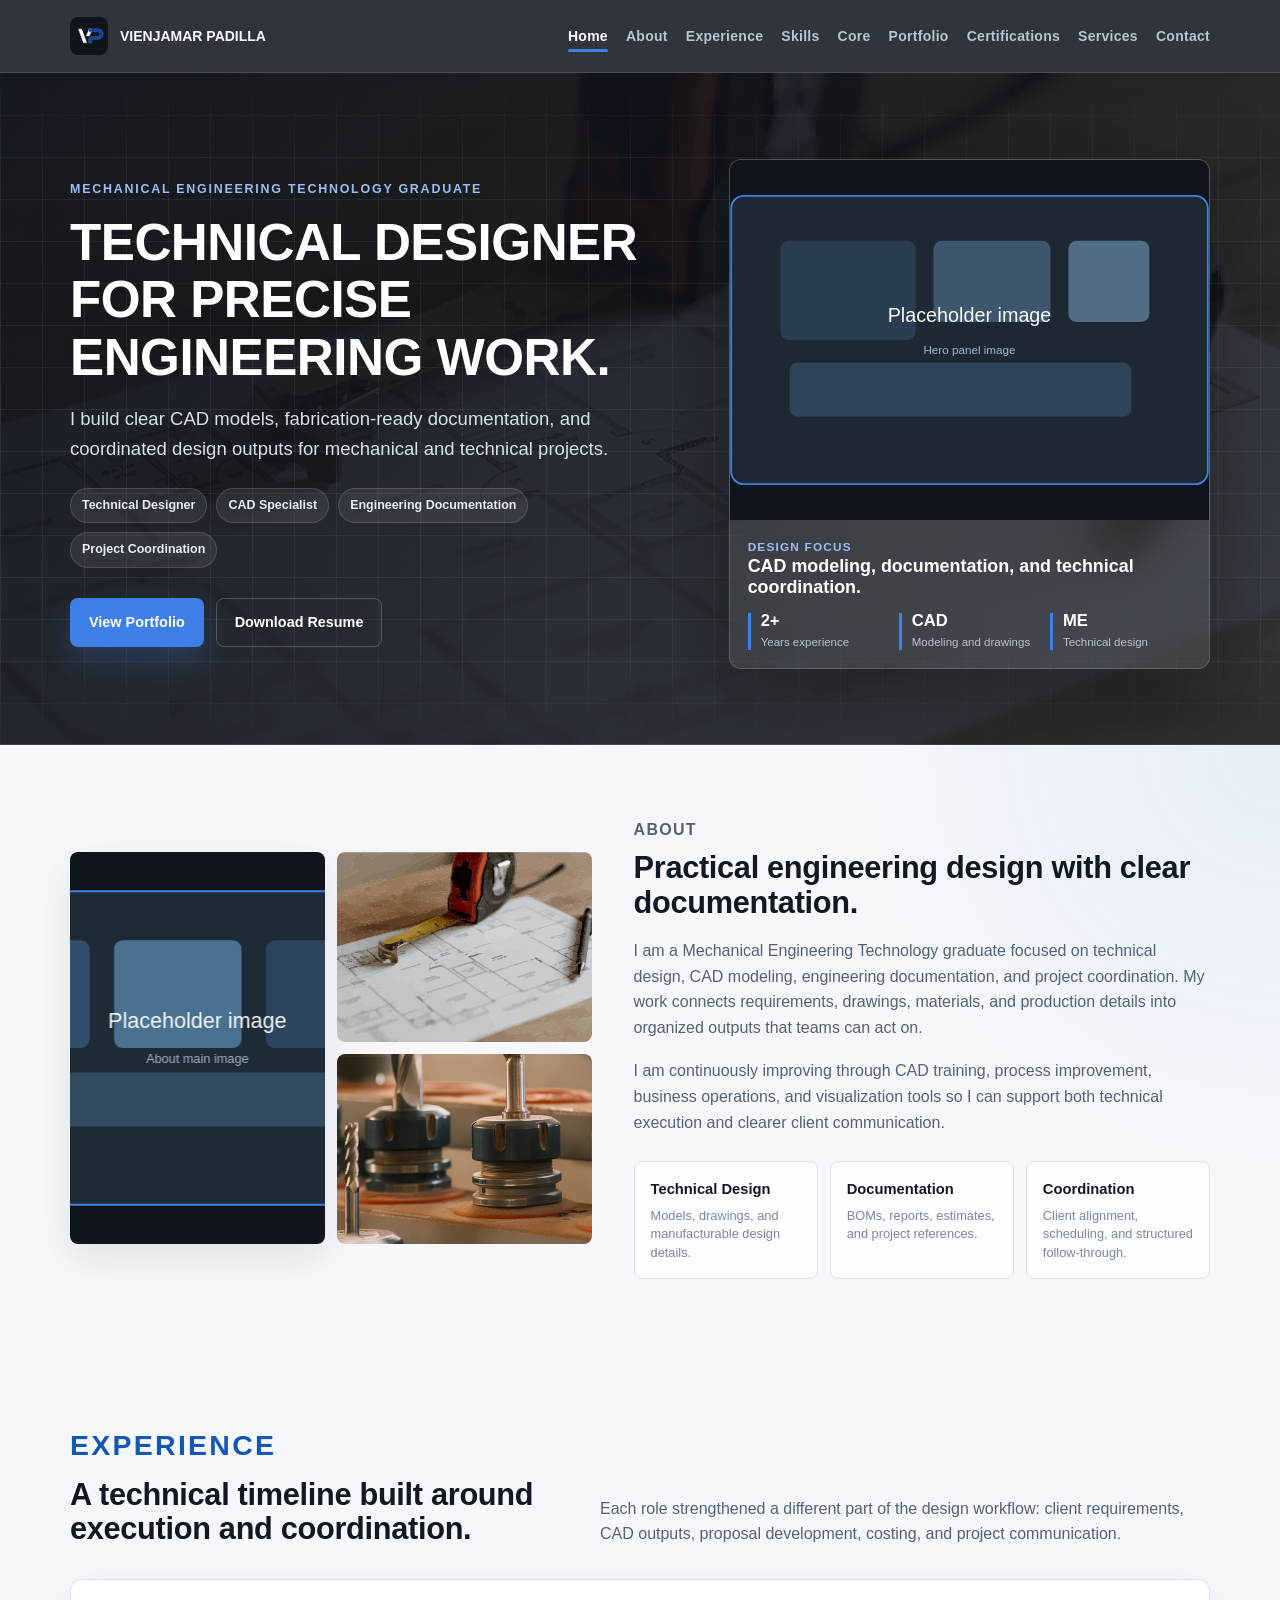
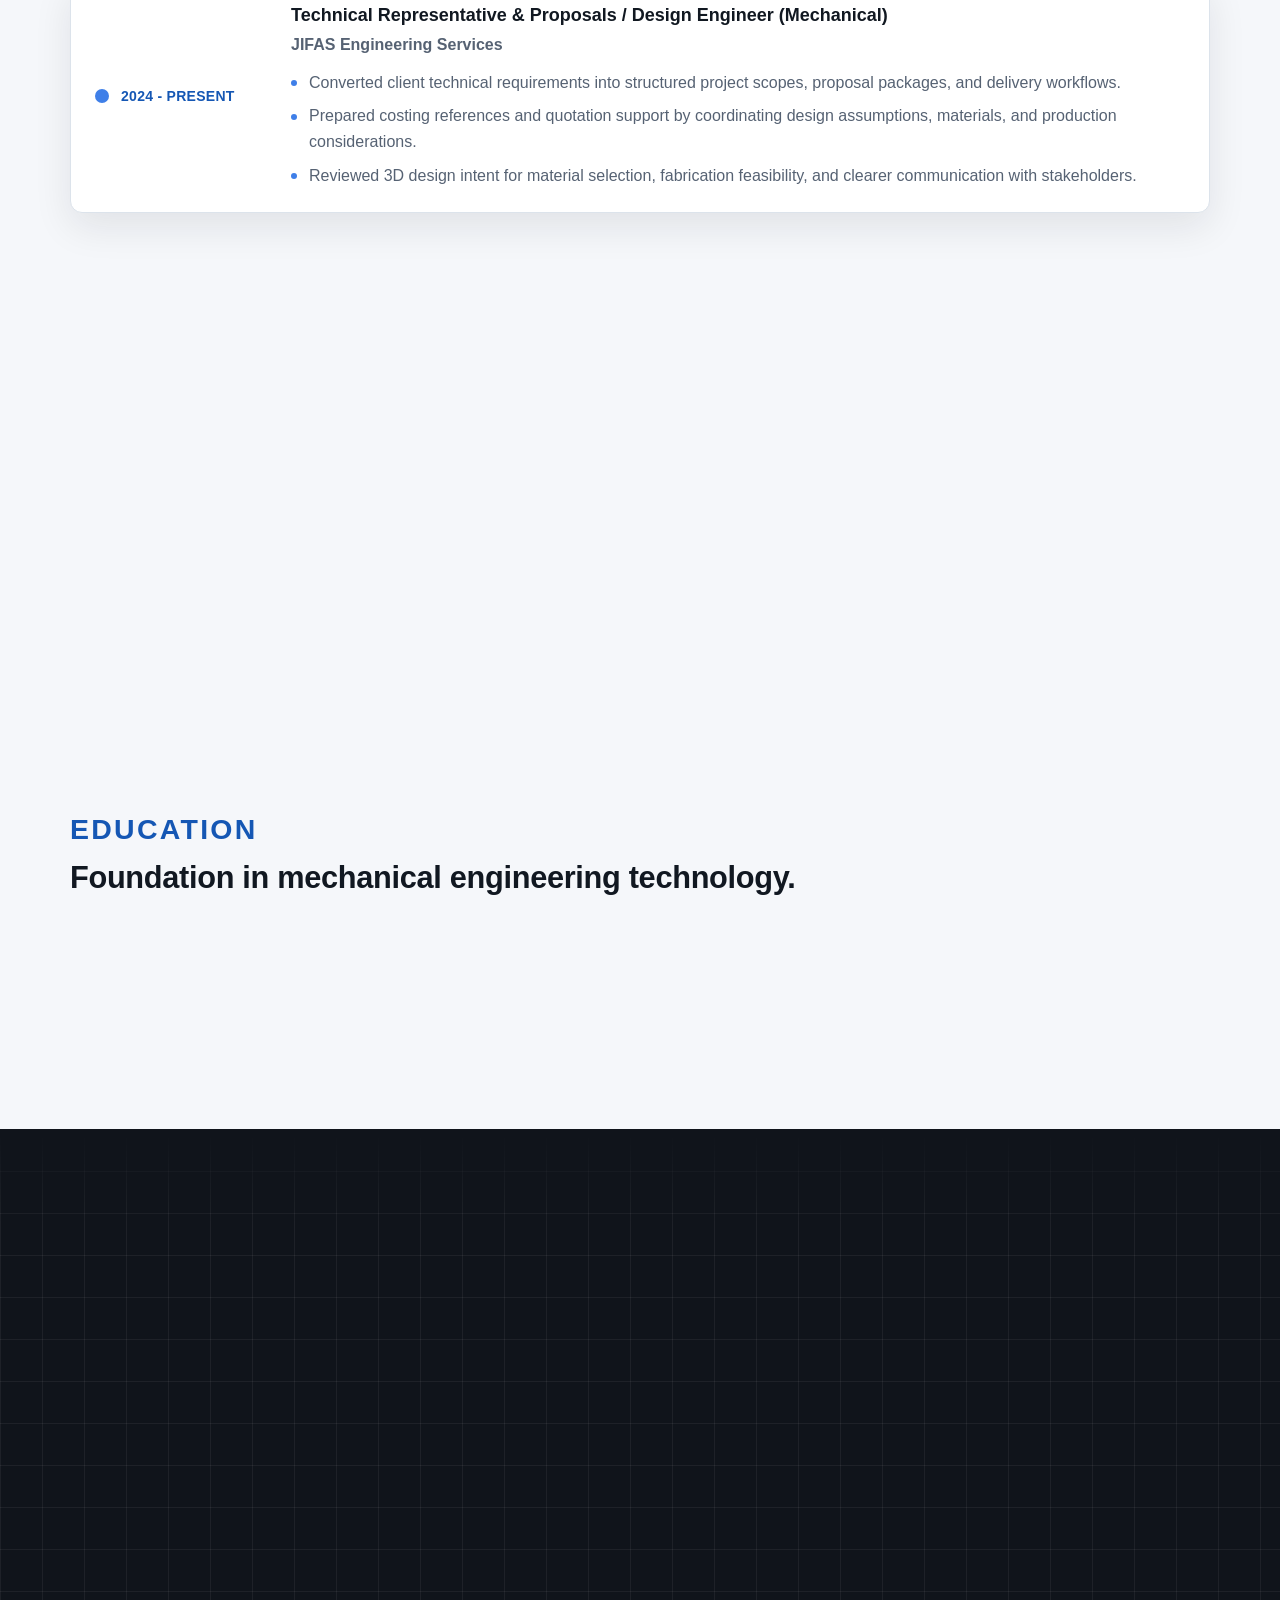
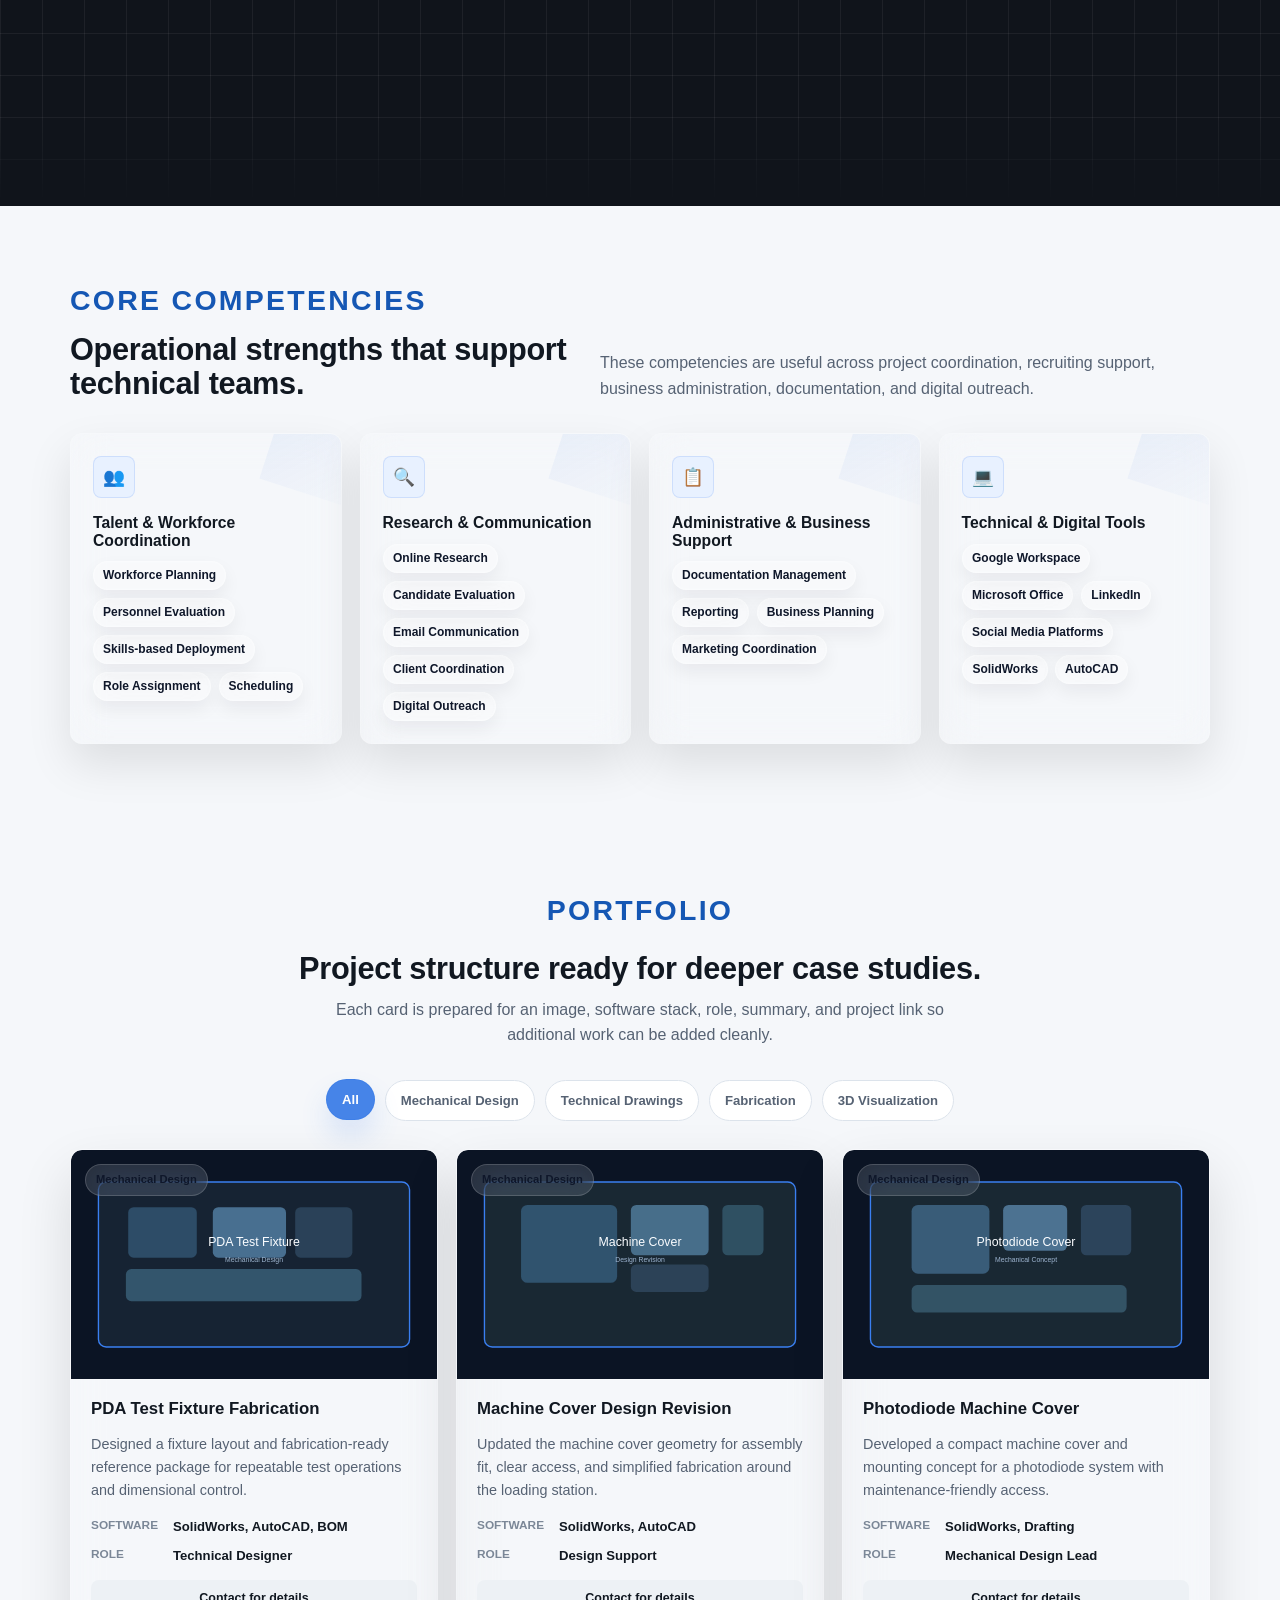
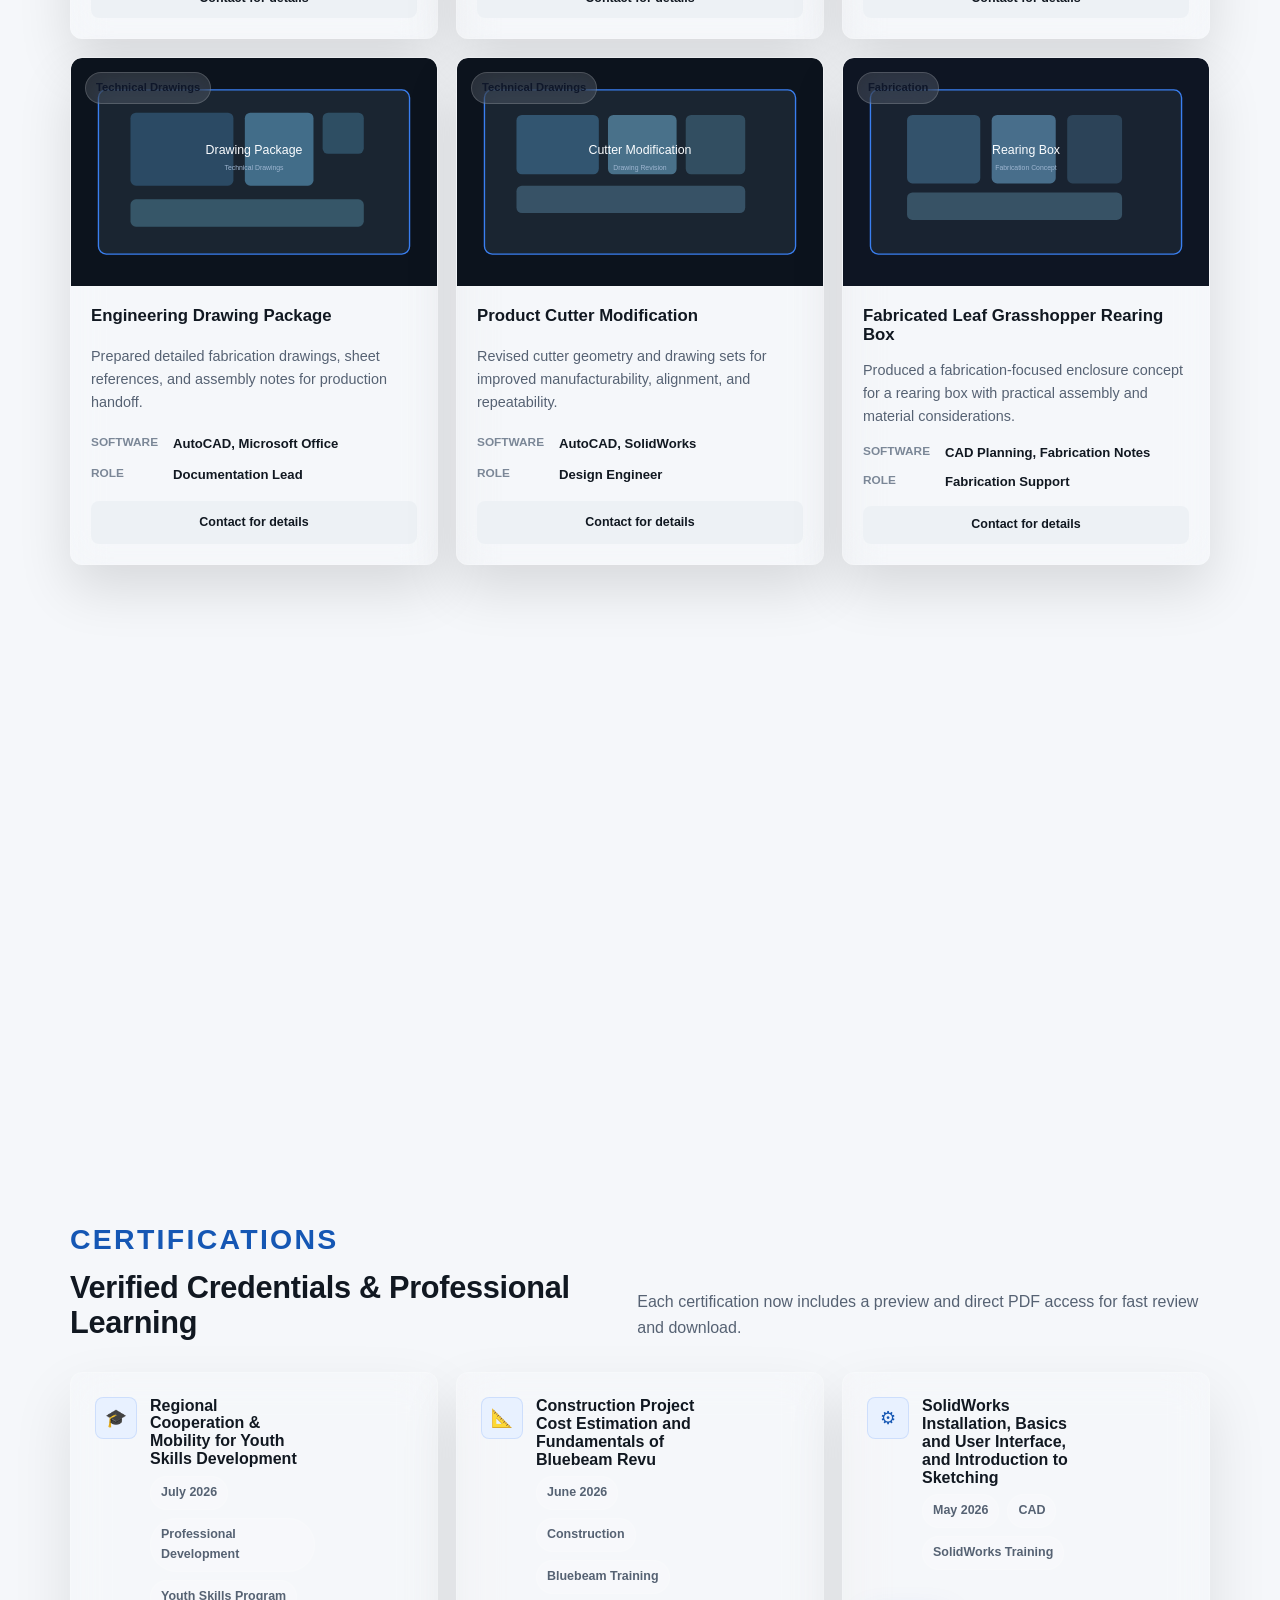
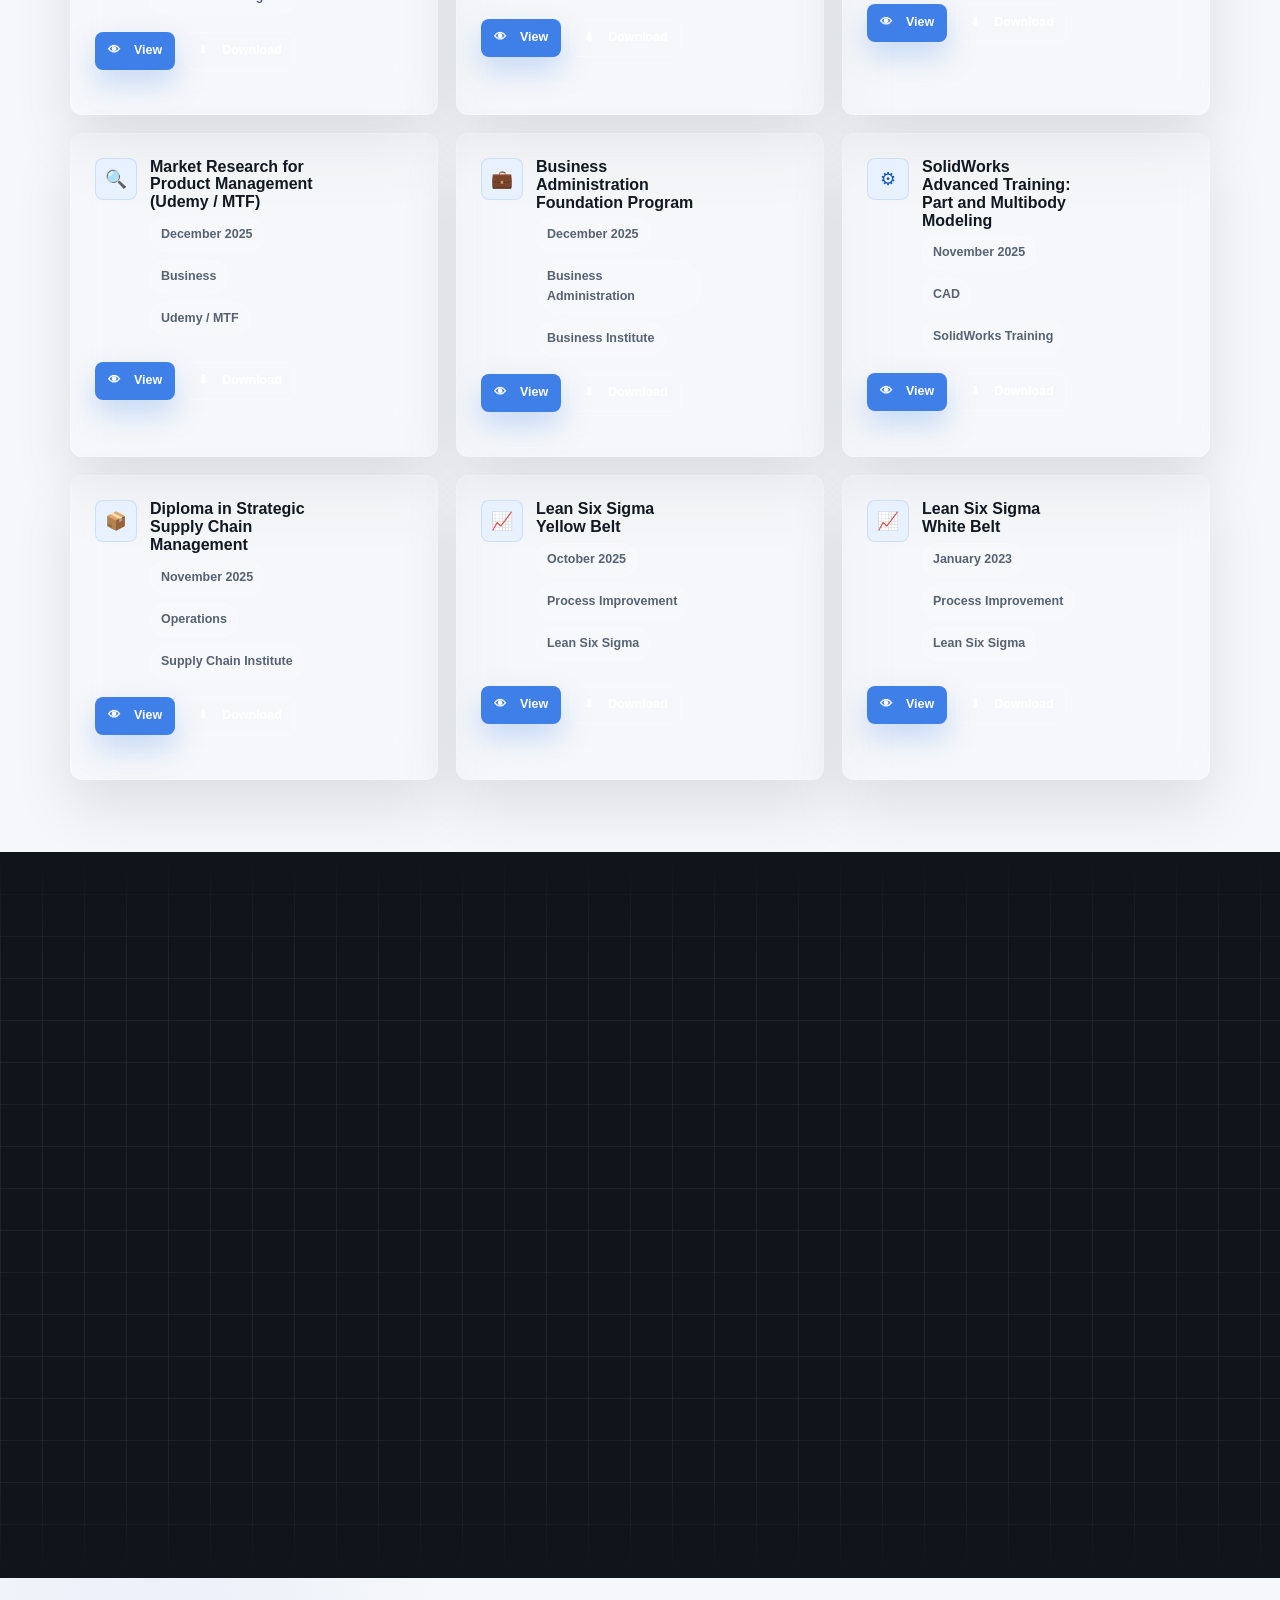
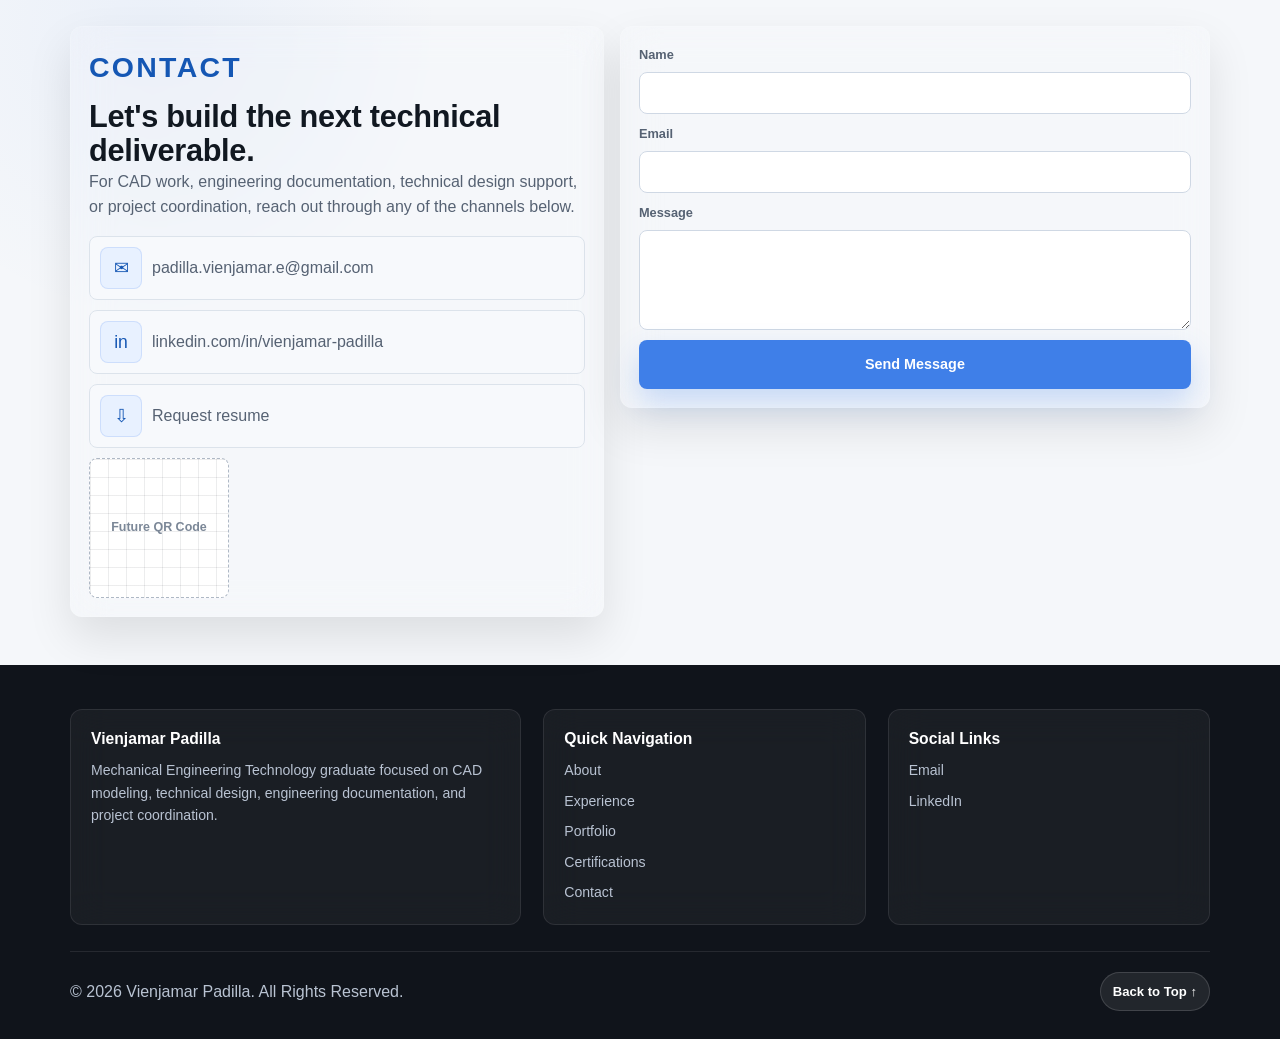
==== commit f582221f: "Revised1.1A2 More optimization needed" ====
--- a/index.html
+++ b/index.html
@@ -226,9 +226,9 @@
         <div class="section-head">
           <div>
             <p class="section-kicker">Certifications</p>
-            <h2 class="section-title">Certifications &amp; Professional Development</h2>
-          </div>
-          <p class="section-summary">Displayed in reverse chronological order, with placeholders ready for uploaded certificate files.</p>
+            <h2 class="section-title">Verified Credentials &amp; Professional Learning</h2>
+          </div>
+          <p class="section-summary">Each certification now includes a preview and direct PDF access for fast review and download.</p>
         </div>
         <div class="cert-grid" id="cert-grid"></div>
       </div>
--- a/assets/css/styles.css
+++ b/assets/css/styles.css
@@ -1,4 +1,4 @@
-:root {
+﻿:root {
   --bg: #f5f7fa;
   --surface: #ffffff;
   --surface-2: #edf1f5;
@@ -354,7 +354,7 @@
 .hero {
   background:
     linear-gradient(135deg, rgba(16, 20, 27, 0.96), rgba(16, 20, 27, 0.78)),
-    url("assets/images/backgrounds/hero-technical-work.svg");
+    url("../images/backgrounds/hero-technical-work.svg");
   background-position: center;
   background-size: cover;
   color: #ffffff;
@@ -453,7 +453,7 @@
 
 .hero-panel-visual {
   aspect-ratio: 4 / 3;
-  background-image: url("assets/images/hero/engineering-review.svg");
+  background-image: url("../images/hero/engineering-review.svg");
   background-position: center;
   background-repeat: no-repeat;
   background-size: cover;
@@ -596,18 +596,18 @@
 }
 
 .image-mosaic .main-photo {
-  background-image: url("assets/images/about/cad-workstation.svg");
+  background-image: url("../images/about/cad-workstation.svg");
   box-shadow: var(--shadow-soft);
   grid-row: span 2;
   height: 392px;
 }
 
 .image-mosaic .about-tile-secondary {
-  background-image: url("assets/images/backgrounds/hero-technical-work.svg");
+  background-image: url("../images/backgrounds/hero-technical-work.svg");
 }
 
 .image-mosaic .about-tile-tertiary {
-  background-image: url("assets/images/about/workshop-tools.svg");
+  background-image: url("../images/about/workshop-tools.svg");
 }
 
 .about-copy {
@@ -749,10 +749,12 @@
 .project-card,
 .contact-card,
 .footer-panel {
-  background: var(--surface);
-  border: 1px solid var(--line);
+  background: rgba(255, 255, 255, 0.06);
+  border: 1px solid rgba(255, 255, 255, 0.12);
   border-radius: var(--radius-lg);
-  box-shadow: 0 1px 0 rgba(17, 24, 33, 0.02);
+  box-shadow: 0 20px 45px rgba(0, 0, 0, 0.10);
+  backdrop-filter: blur(18px);
+  transition: background 0.25s, border-color 0.25s, box-shadow 0.25s, transform 0.25s;
 }
 
 .education-card {
@@ -788,7 +790,7 @@
   overflow: hidden;
   padding: 22px;
   position: relative;
-  transition: border-color 0.2s, box-shadow 0.2s, transform 0.2s;
+  transition: border-color 0.25s, box-shadow 0.25s, transform 0.25s, background 0.25s;
 }
 
 .skill-card:hover,
@@ -796,9 +798,10 @@
 .service-card:hover,
 .project-card:hover,
 .cert-card:hover {
-  border-color: rgba(63, 127, 232, 0.32);
-  box-shadow: var(--shadow-soft);
-  transform: translateY(-4px);
+  border-color: rgba(63, 127, 232, 0.38);
+  background: rgba(255, 255, 255, 0.14);
+  box-shadow: 0 26px 60px rgba(63, 127, 232, 0.18);
+  transform: translateY(-6px);
 }
 
 .skill-card::after,
@@ -854,14 +857,26 @@
 }
 
 .tag {
-  background: #f4f7fb;
-  border: 1px solid #e3eaf2;
+  background: rgba(255, 255, 255, 0.08);
+  border: 1px solid rgba(255, 255, 255, 0.14);
   border-radius: 999px;
-  color: var(--ink-soft);
+  color: #0f172a;
   font-size: 0.75rem;
   font-weight: 800;
   line-height: 1.25;
   padding: 6px 9px;
+  transition: transform 0.2s, background 0.2s, border-color 0.2s, box-shadow 0.2s;
+  backdrop-filter: blur(16px);
+  background: rgba(255, 255, 255, 0.24);
+  border: 1px solid rgba(255, 255, 255, 0.32);
+  box-shadow: inset 0 0 0 1px rgba(255, 255, 255, 0.08), 0 8px 18px rgba(15, 23, 42, 0.06);
+}
+
+.tag:hover {
+  background: rgba(255, 255, 255, 0.34);
+  border-color: rgba(255, 255, 255, 0.42);
+  transform: translateY(-1px);
+  box-shadow: inset 0 0 0 1px rgba(255, 255, 255, 0.12), 0 12px 22px rgba(15, 23, 42, 0.08);
 }
 
 .section-dark .skill-card,
@@ -906,10 +921,11 @@
 
 .filter-btn:hover,
 .filter-btn.active {
-  background: var(--accent);
-  border-color: var(--accent);
+  background: rgba(63, 127, 232, 0.96);
+  border-color: rgba(63, 127, 232, 0.96);
   color: #ffffff;
   transform: translateY(-1px);
+  box-shadow: 0 16px 28px rgba(63, 127, 232, 0.16);
 }
 
 .portfolio-grid {
@@ -920,42 +936,61 @@
   display: flex;
   flex-direction: column;
   overflow: hidden;
-  transition: border-color 0.2s, box-shadow 0.2s, transform 0.2s;
+  border: 1px solid rgba(255, 255, 255, 0.14);
+  background: rgba(255, 255, 255, 0.05);
+  box-shadow: 0 24px 54px rgba(0, 0, 0, 0.12);
+  transition: border-color 0.25s, box-shadow 0.25s, transform 0.25s, background 0.25s;
 }
 
 .project-card[hidden] {
   display: none;
 }
 
+.project-card:hover {
+  transform: translateY(-6px);
+  background: rgba(255, 255, 255, 0.14);
+  box-shadow: 0 36px 86px rgba(63, 127, 232, 0.2);
+}
+
 .project-media {
-  background: var(--surface-2);
+  background: rgba(255, 255, 255, 0.06);
   overflow: hidden;
   position: relative;
+  border-bottom: 1px solid rgba(255, 255, 255, 0.12);
+  backdrop-filter: blur(10px);
 }
 
 .project-media img {
   aspect-ratio: 16 / 10;
   object-fit: cover;
-  transition: transform 0.35s;
+  transition: transform 0.35s ease, filter 0.35s ease;
   width: 100%;
+  filter: saturate(1.05) contrast(1.03);
 }
 
 .project-card:hover .project-media img {
-  transform: scale(1.04);
+  transform: scale(1.05);
+  filter: saturate(1.1) contrast(1.08);
 }
 
 .project-category {
-  background: rgba(16, 20, 27, 0.78);
-  border: 1px solid rgba(255, 255, 255, 0.12);
+  background: rgba(255, 255, 255, 0.12);
+  border: 1px solid rgba(255, 255, 255, 0.16);
   border-radius: 999px;
-  color: #ffffff;
+  color: #0f172a;
   font-size: 0.7rem;
   font-weight: 900;
   left: 14px;
-  padding: 5px 9px;
+  padding: 6px 10px;
   position: absolute;
   top: 14px;
-  backdrop-filter: blur(10px);
+  backdrop-filter: blur(12px);
+  transition: background 0.25s, transform 0.25s;
+}
+
+.project-card:hover .project-category {
+  background: rgba(255, 255, 255, 0.22);
+  transform: translateY(-2px);
 }
 
 .project-body {
@@ -1005,9 +1040,116 @@
 
 .cert-card {
   display: grid;
-  gap: 15px;
-  padding: 20px;
-  transition: border-color 0.2s, box-shadow 0.2s, transform 0.2s;
+  grid-template-columns: 220px minmax(0, 1fr);
+  grid-template-rows: auto auto;
+  gap: 20px;
+  padding: 24px;
+  min-height: 260px;
+  background: rgba(255, 255, 255, 0.09);
+  border: 1px solid rgba(255, 255, 255, 0.16);
+  box-shadow: 0 26px 60px rgba(0, 0, 0, 0.10);
+  backdrop-filter: blur(20px);
+  transition: border-color 0.25s, box-shadow 0.25s, transform 0.25s, background 0.25s;
+}
+
+.cert-card-stack {
+  grid-column: 1 / -1;
+}
+
+.cert-card:hover {
+  border-color: rgba(63, 127, 232, 0.36);
+  background: rgba(255, 255, 255, 0.22);
+  box-shadow: 0 38px 90px rgba(63, 127, 232, 0.18);
+  transform: translateY(-6px);
+}
+
+.cert-card.expanded {
+  grid-template-columns: 320px minmax(0, 1fr);
+}
+
+.cert-card.expanded .cert-card-stack {
+  max-height: 420px;
+  opacity: 1;
+  visibility: visible;
+  margin-top: 20px;
+}
+
+.cert-card-stack {
+  max-height: 0;
+  opacity: 0;
+  visibility: hidden;
+  overflow: hidden;
+  transition: max-height 0.35s ease, opacity 0.35s ease, visibility 0s linear 0.35s;
+}
+
+.cert-card.expanded .cert-card-stack {
+  max-height: 420px;
+  opacity: 1;
+  visibility: visible;
+  margin-top: 20px;
+  transition-delay: 0s;
+}
+
+.cert-stack-shell {
+  display: grid;
+  gap: 12px;
+  justify-items: center;
+  padding: 18px 0 0;
+}
+
+.cert-stack-card {
+  width: 100%;
+  max-width: 260px;
+  height: 120px;
+  border-radius: var(--radius-lg);
+  background: rgba(255, 255, 255, 0.12);
+  border: 1px solid rgba(255, 255, 255, 0.14);
+  box-shadow: 0 24px 48px rgba(0, 0, 0, 0.08);
+  transform: translateY(0);
+}
+
+.cert-stack-card-1 {
+  transform: translateY(18px) rotate(-1deg);
+  opacity: 0.72;
+}
+
+.cert-stack-card-2 {
+  transform: translateY(8px) rotate(1deg);
+  opacity: 0.85;
+}
+
+.cert-stack-card-3 {
+  position: relative;
+  transform: translateY(0);
+  opacity: 1;
+}
+
+.cert-stack-preview {
+  align-items: center;
+  display: flex;
+  height: 100%;
+  justify-content: center;
+  overflow: hidden;
+  padding: 18px;
+}
+
+.cert-stack-preview img {
+  height: 100%;
+  object-fit: contain;
+  width: 100%;
+}
+
+.cert-stack-label {
+  color: var(--ink-soft);
+  font-size: 0.78rem;
+  margin-top: 12px;
+  text-align: center;
+}
+
+
+.cert-content {
+  display: grid;
+  gap: 18px;
 }
 
 .cert-top {
@@ -1017,7 +1159,7 @@
 }
 
 .cert-card h3 {
-  font-size: 0.96rem;
+  font-size: 1rem;
   margin-bottom: 7px;
 }
 
@@ -1025,16 +1167,41 @@
   color: var(--ink-soft);
   display: flex;
   flex-wrap: wrap;
-  gap: 7px;
+  gap: 8px;
   font-size: 0.78rem;
   font-weight: 850;
 }
 
+.cert-actions {
+  align-items: center;
+  display: flex;
+  gap: 10px;
+  flex-wrap: wrap;
+}
+
+.cert-actions .btn {
+  width: auto;
+}
+
+.cert-view::before,
+.cert-download::before {
+  display: inline-block;
+  margin-right: 6px;
+}
+
+.cert-view::before {
+  content: "\1F441";
+}
+
+.cert-download::before {
+  content: "\2B07";
+}
+
 .cert-meta span {
-  background: #f3f6fa;
-  border: 1px solid #e2e9f1;
+  background: rgba(255, 255, 255, 0.12);
+  border: 1px solid rgba(255, 255, 255, 0.16);
   border-radius: 999px;
-  padding: 5px 8px;
+  padding: 6px 10px;
 }
 
 .services-grid {
@@ -1347,7 +1514,7 @@
   .hero {
     background-image:
       linear-gradient(135deg, rgba(16, 20, 27, 0.96), rgba(16, 20, 27, 0.78)),
-      url("assets/images/backgrounds/hero-technical-work.svg");
+      url("../images/backgrounds/hero-technical-work.svg");
   }
 
   .logo { font-size: var(--type-xs); }
@@ -1460,3 +1627,4 @@
     padding: 20px;
   }
 }
+
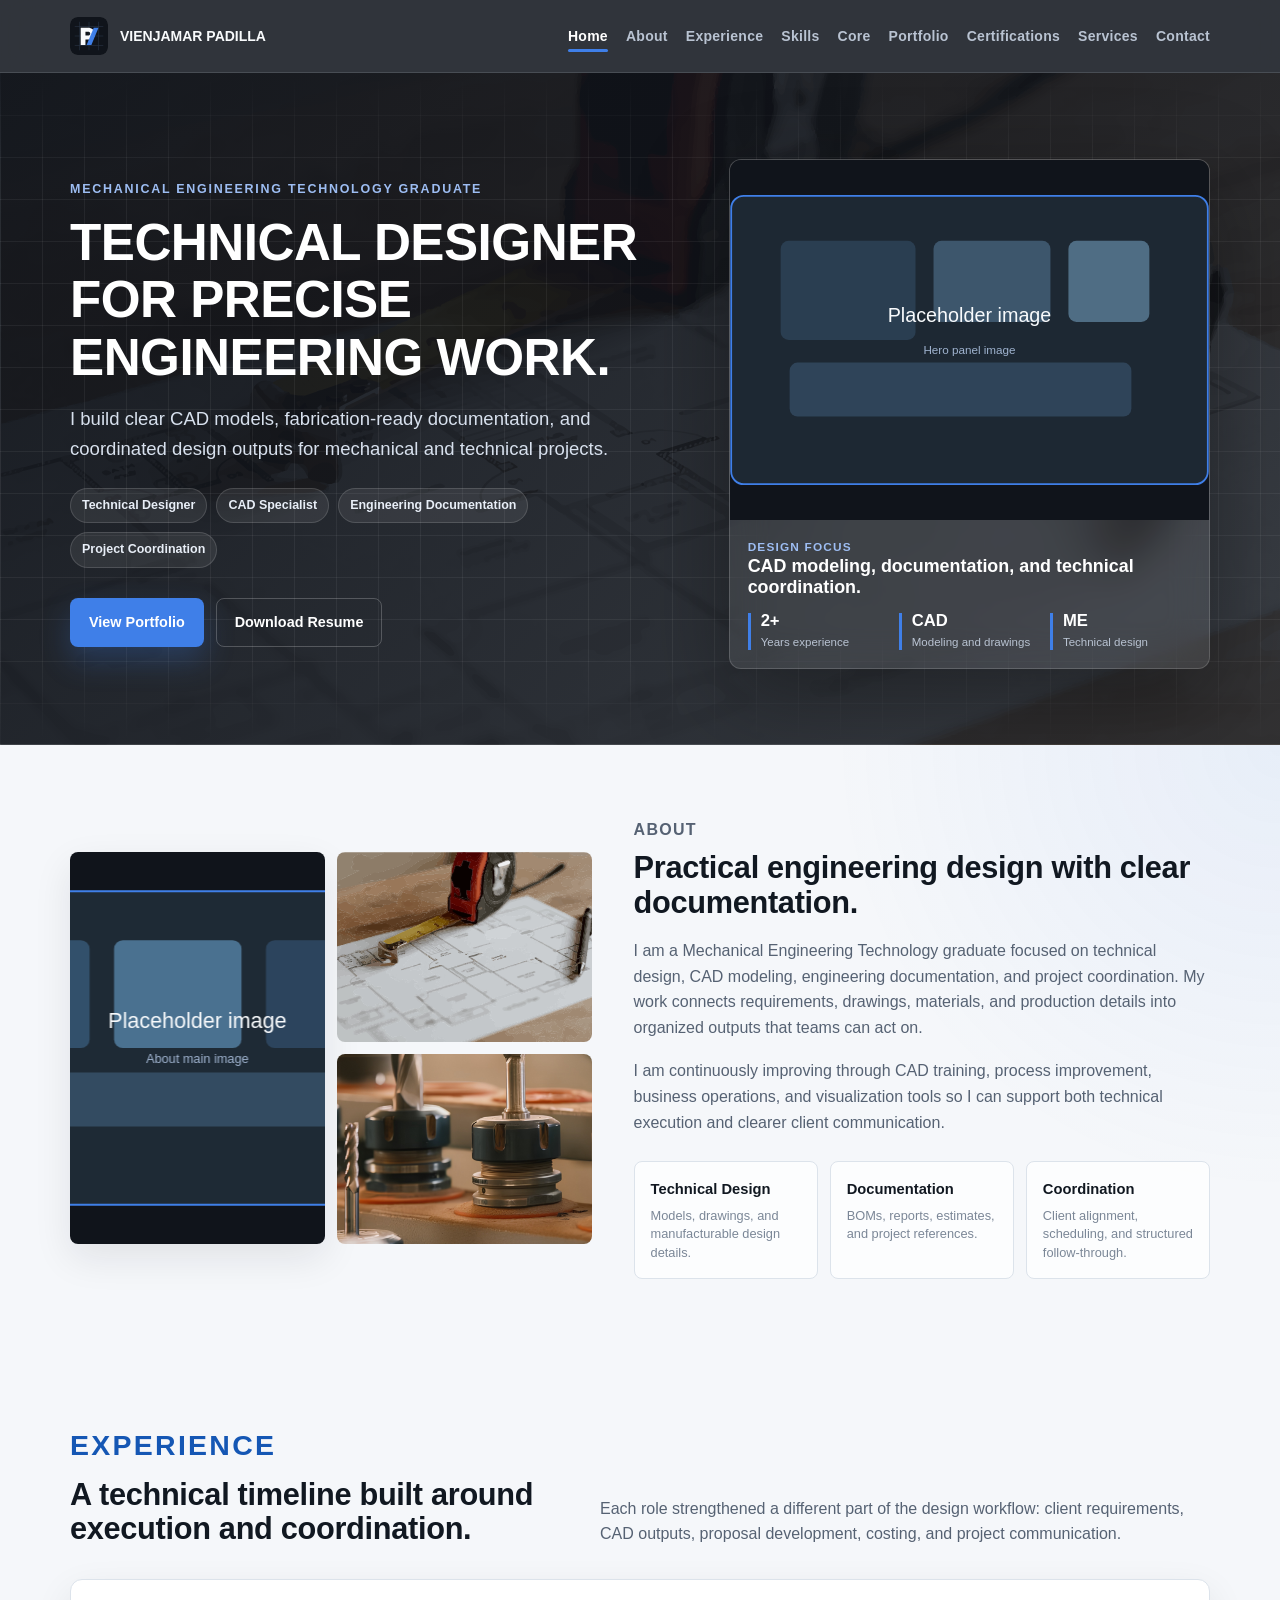
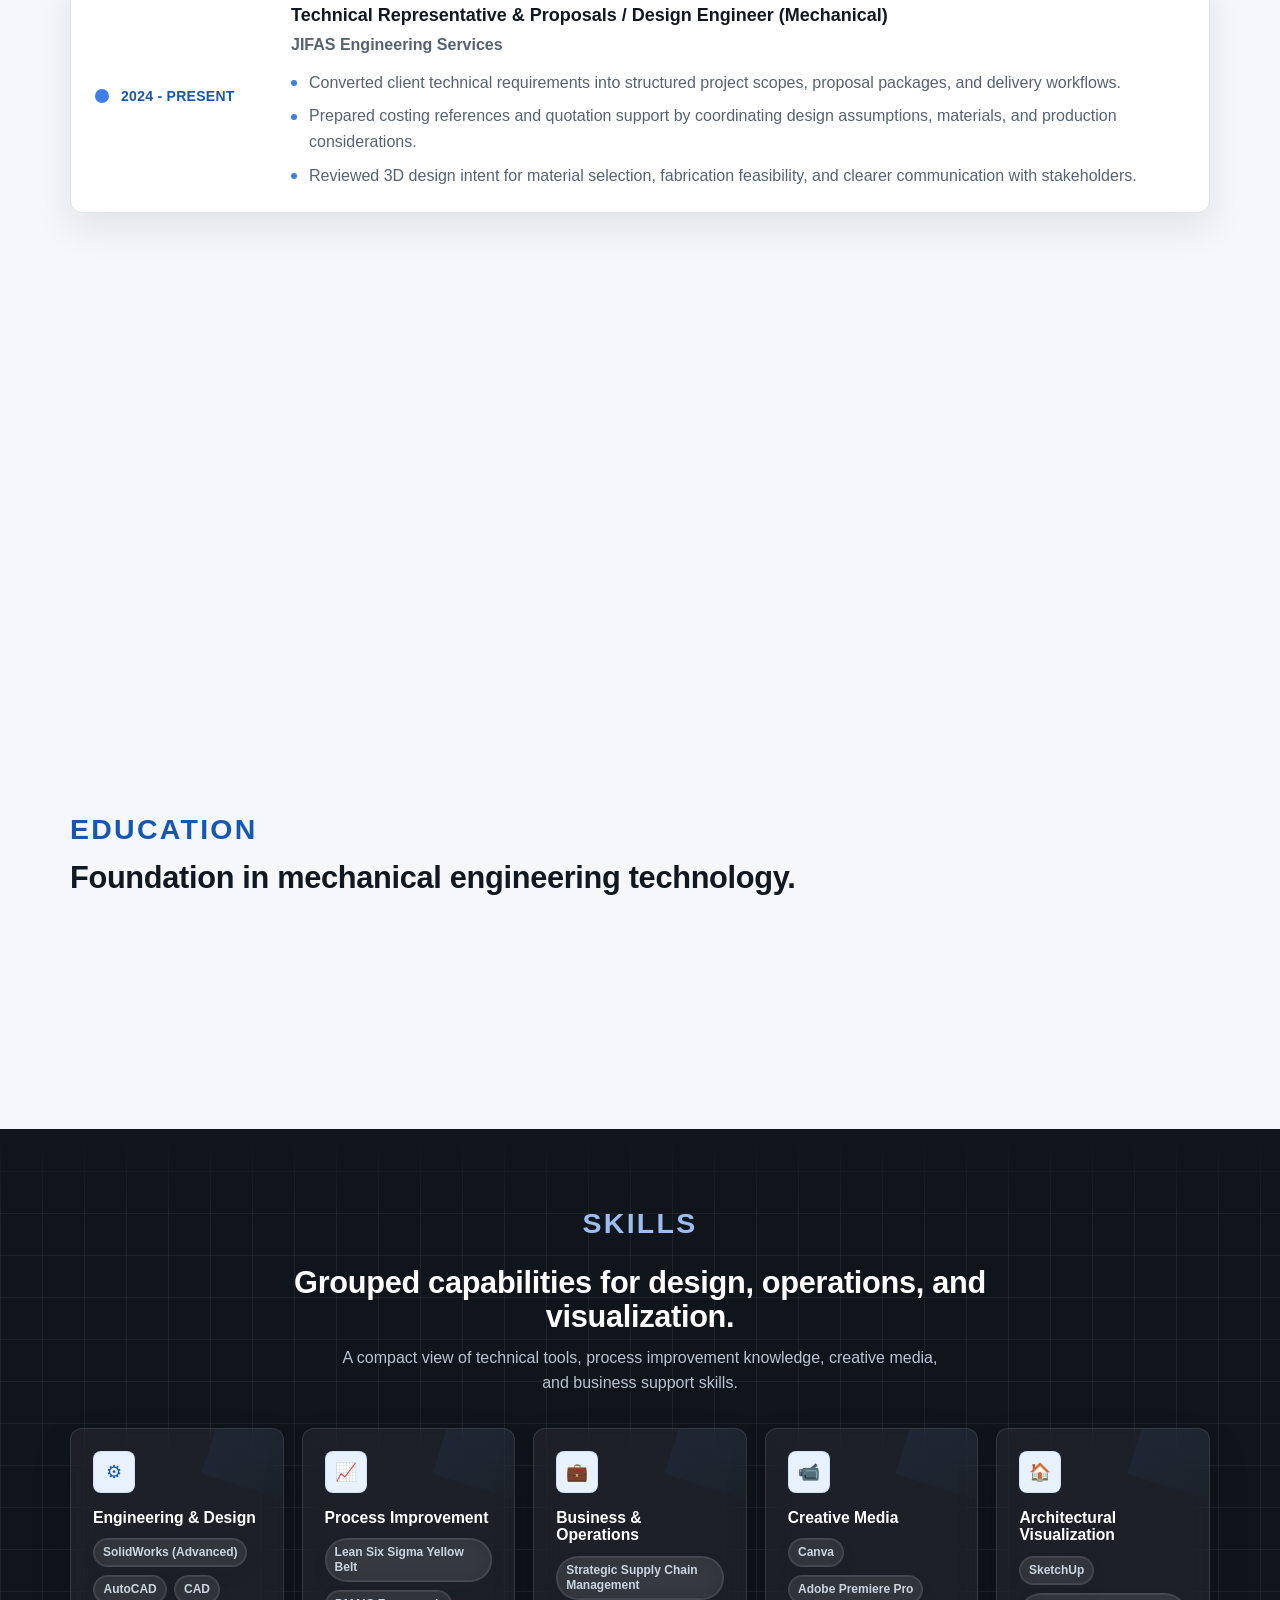
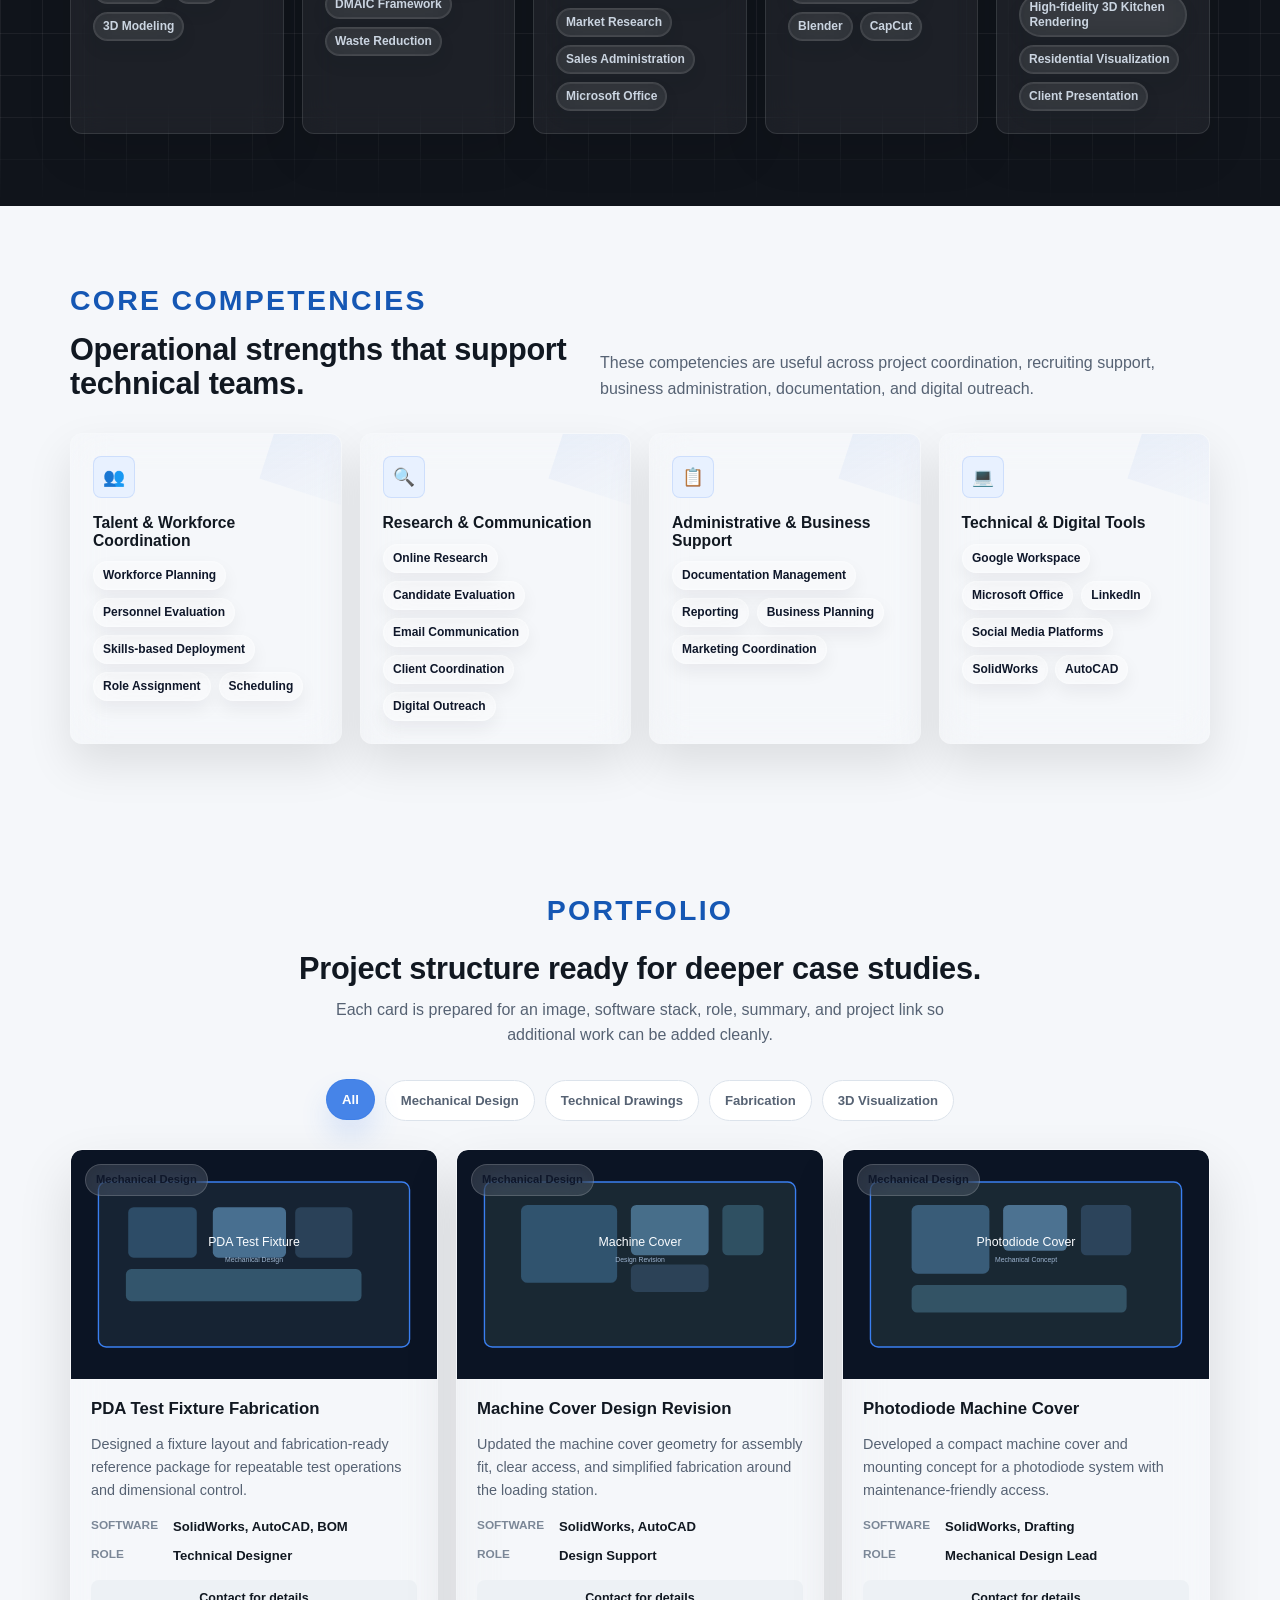
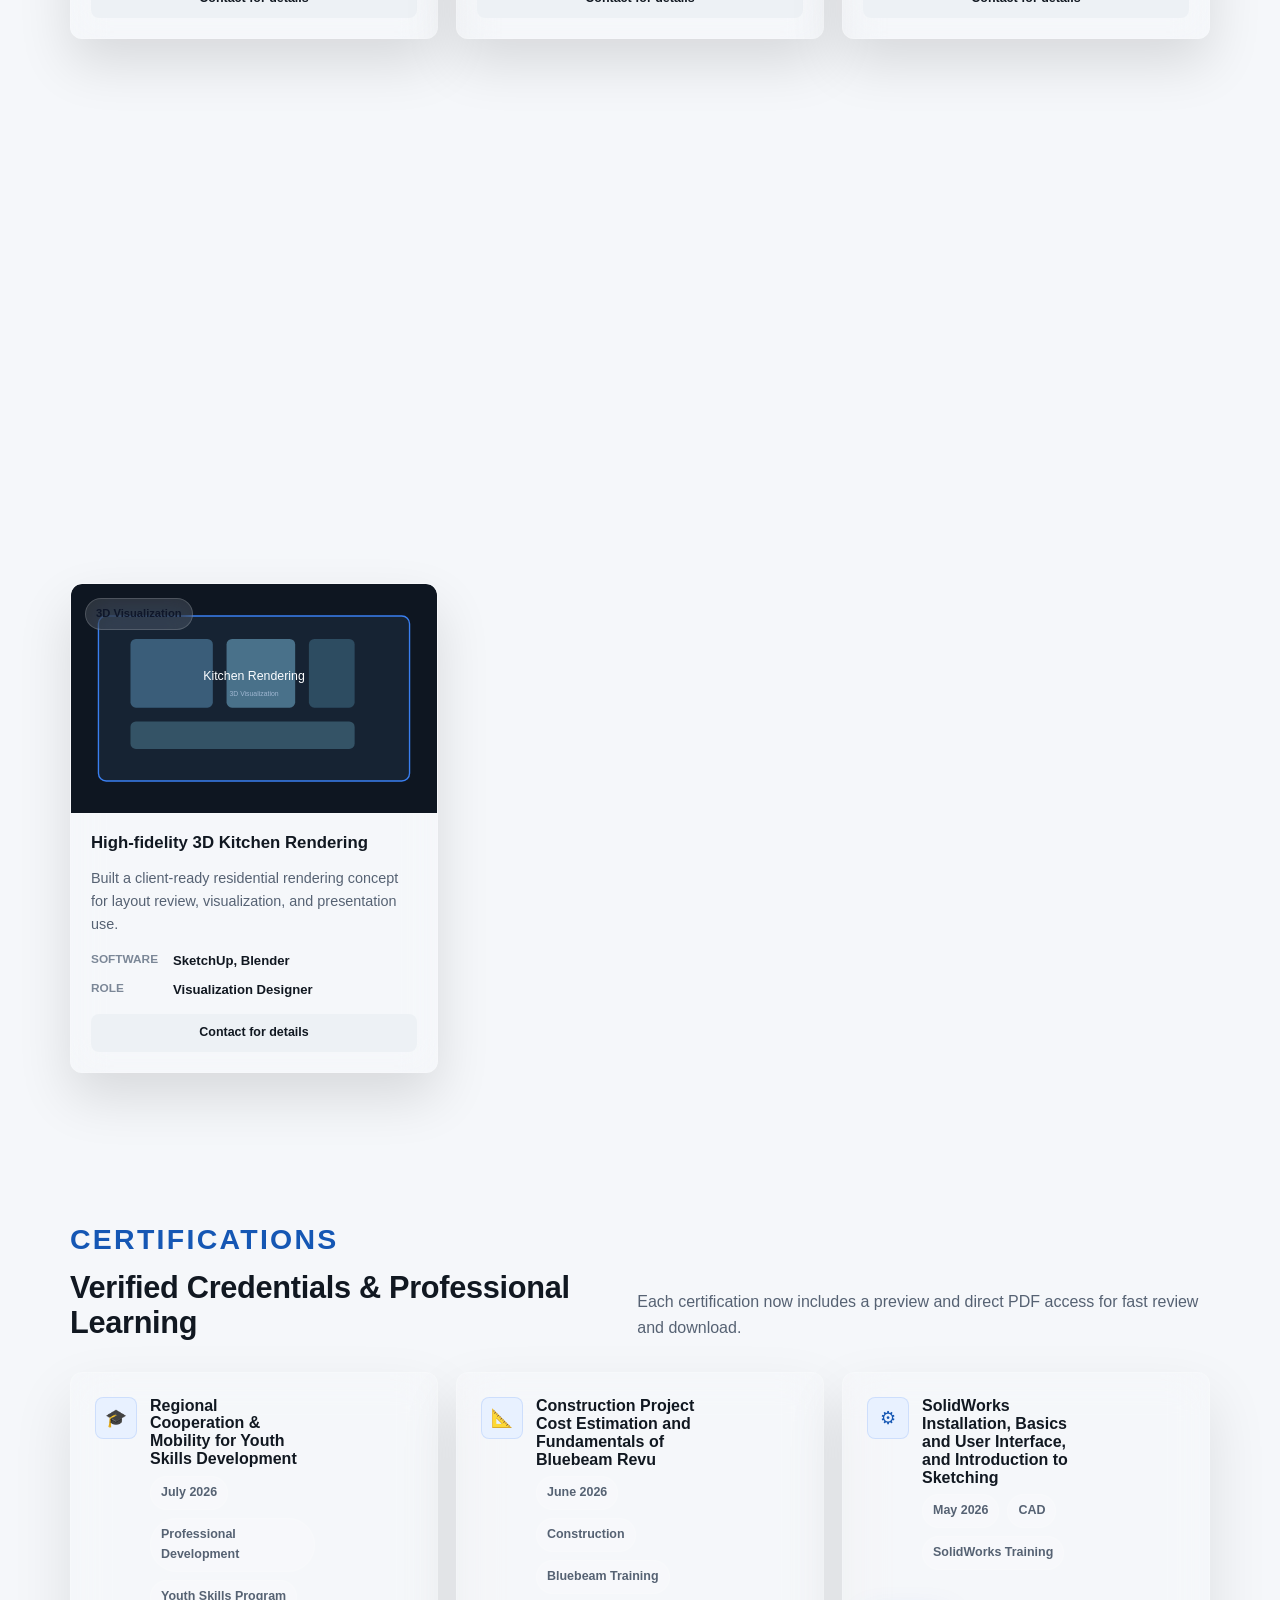
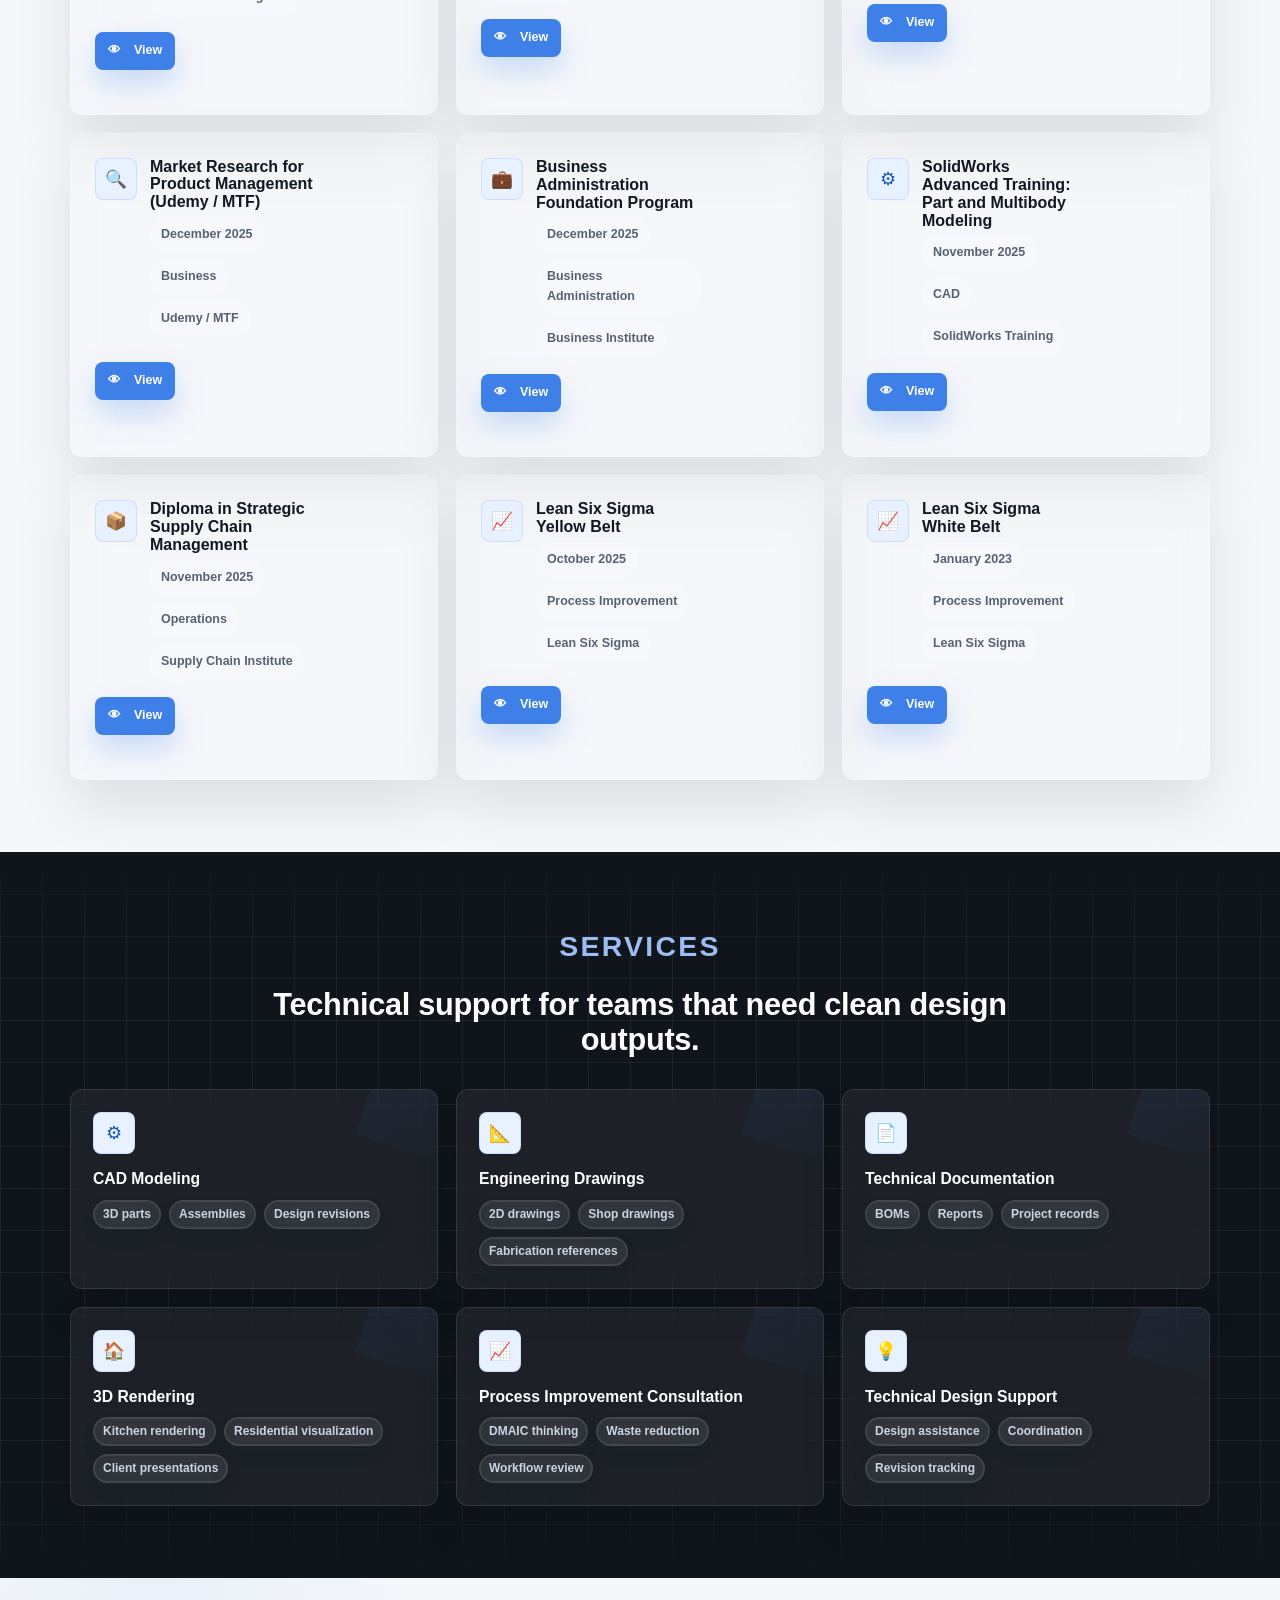
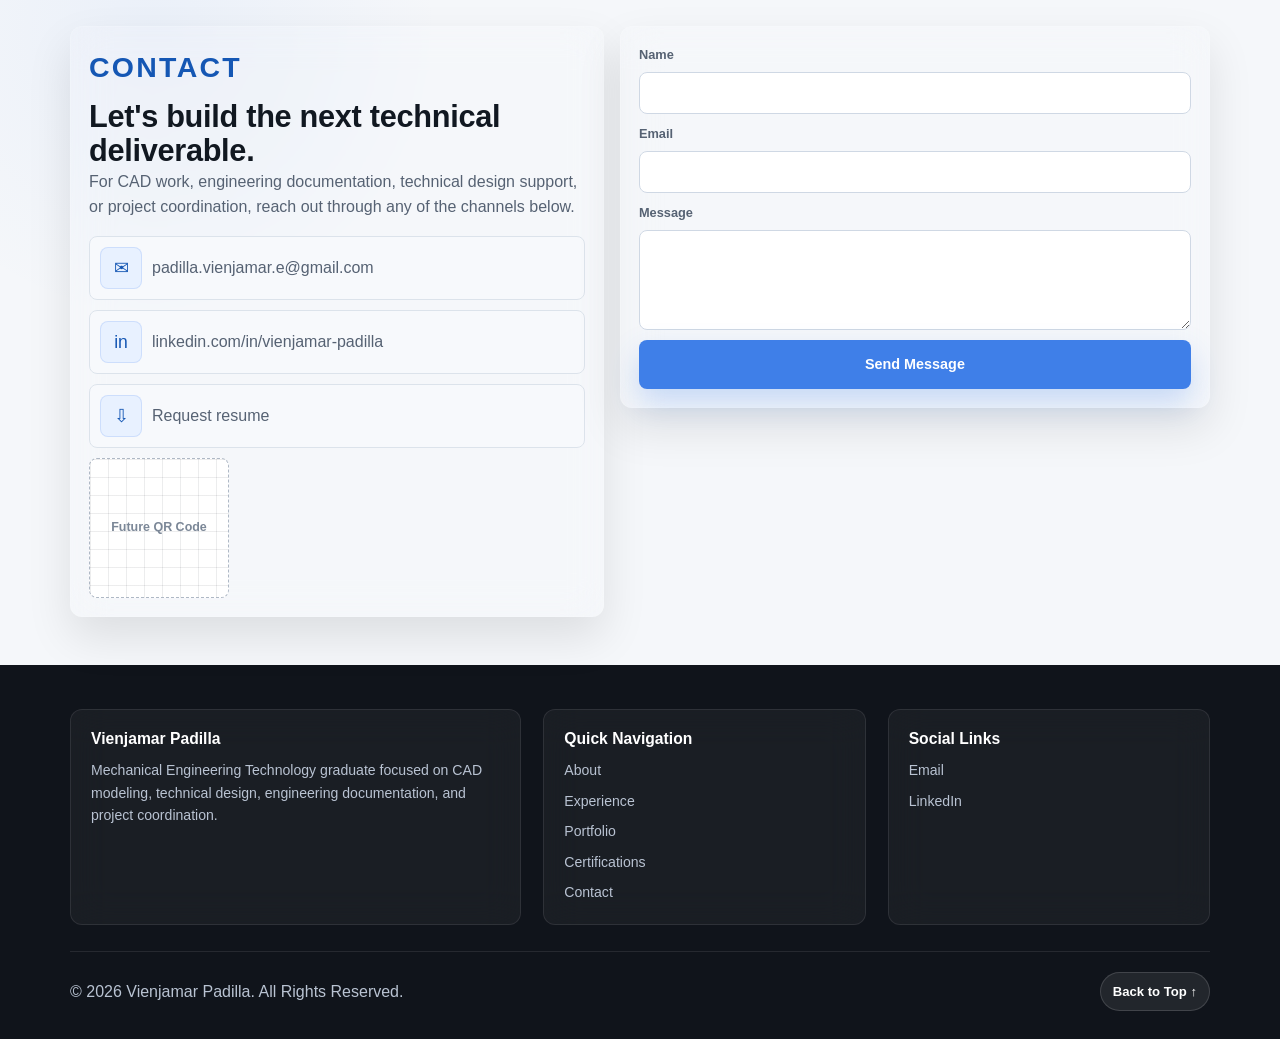
==== commit f90a3a80: "revision 1.2" ====
--- a/index.html
+++ b/index.html
@@ -17,7 +17,7 @@
   <meta name="twitter:image:alt" content="Technical design portfolio illustration">
   <meta name="twitter:title" content="Vienjamar Padilla | Technical Designer &amp; CAD Specialist">
   <meta name="twitter:description" content="Engineering-focused portfolio for CAD, technical design, documentation, and project coordination.">
-  <link rel="canonical" href="https://yourdomain.com/">
+  <link rel="canonical" href="https://padil.github.io/V.Padilla-Portfolio/">
   <link rel="icon" href="favicon.svg" type="image/svg+xml">
   <link rel="stylesheet" href="assets/css/styles.css">
   <title>Vienjamar Padilla | Technical Designer &amp; CAD Specialist</title>
@@ -29,7 +29,7 @@
   <header class="site-header">
     <div class="container nav-wrap">
       <a class="logo" href="#home" aria-label="Vienjamar Padilla home">
-        <img class="logo-mark logo-image" src="favicon.svg" alt="Vienjamar Padilla logo">
+        <img class="logo-mark logo-image" src="favicon.svg" width="38" height="38" alt="Vienjamar Padilla logo" decoding="async">
         <span>VIENJAMAR PADILLA</span>
       </a>
 
@@ -220,6 +220,16 @@
         <div class="portfolio-grid" id="portfolio-grid"></div>
       </div>
     </section>
+
+    <div class="cert-modal" id="cert-modal" role="dialog" aria-modal="true" aria-label="Certificate preview" aria-hidden="true">
+      <div class="cert-modal-shell">
+        <div class="cert-modal-header">
+          <div class="cert-modal-title" id="cert-modal-title">Certificate</div>
+          <button class="cert-modal-close" id="cert-modal-close" type="button" aria-label="Close certificate preview">✕</button>
+        </div>
+        <iframe class="cert-modal-frame" id="cert-modal-iframe" title="Certificate preview" loading="lazy"></iframe>
+      </div>
+    </div>
 
     <section id="certifications">
       <div class="container">
@@ -357,12 +367,9 @@
     }
   </script>
 
-  <script src="https://cdn.emailjs.com/sdk/3.2.0/email.min.js"></script>
-
   <script src="assets/js/main.js" defer></script>
 </body>
 </html>
 
 
 
-
--- a/assets/css/styles.css
+++ b/assets/css/styles.css
@@ -1100,28 +1100,13 @@
 .cert-stack-card {
   width: 100%;
   max-width: 260px;
-  height: 120px;
+  height: 140px;
   border-radius: var(--radius-lg);
   background: rgba(255, 255, 255, 0.12);
   border: 1px solid rgba(255, 255, 255, 0.14);
   box-shadow: 0 24px 48px rgba(0, 0, 0, 0.08);
   transform: translateY(0);
-}
-
-.cert-stack-card-1 {
-  transform: translateY(18px) rotate(-1deg);
-  opacity: 0.72;
-}
-
-.cert-stack-card-2 {
-  transform: translateY(8px) rotate(1deg);
-  opacity: 0.85;
-}
-
-.cert-stack-card-3 {
-  position: relative;
-  transform: translateY(0);
-  opacity: 1;
+  overflow: hidden;
 }
 
 .cert-stack-preview {
@@ -1130,13 +1115,89 @@
   height: 100%;
   justify-content: center;
   overflow: hidden;
+  padding: 0;
+}
+
+.cert-stack-preview iframe,
+.cert-preview-placeholder {
+  border: 0;
+  background: #ffffff;
+  height: 100%;
+  width: 100%;
+}
+
+.cert-preview-placeholder {
+  align-items: center;
+  color: var(--ink-soft);
+  cursor: pointer;
+  display: flex;
+  font-size: 0.82rem;
+  font-weight: 900;
+  justify-content: center;
   padding: 18px;
-}
-
-.cert-stack-preview img {
-  height: 100%;
-  object-fit: contain;
+  text-align: center;
+}
+
+.cert-stack-preview iframe {
+  cursor: zoom-in;
+}
+
+.cert-modal {
+  position: fixed;
+  inset: 0;
+  background: rgba(15, 23, 42, 0.78);
+  display: none;
+  align-items: center;
+  justify-content: center;
+  padding: 24px;
+  z-index: 2000;
+}
+
+.cert-modal.active {
+  display: flex;
+}
+
+.cert-modal[aria-hidden="true"] {
+  display: none;
+}
+
+.cert-modal-shell {
+  background: #ffffff;
+  border-radius: 20px;
+  box-shadow: 0 24px 70px rgba(0, 0, 0, 0.28);
+  width: min(100%, 980px);
+  max-height: 90vh;
+  overflow: hidden;
+  display: grid;
+}
+
+.cert-modal-header {
+  align-items: center;
+  background: #f4f7fb;
+  border-bottom: 1px solid #e5ebf3;
+  display: flex;
+  justify-content: space-between;
+  padding: 16px 20px;
+}
+
+.cert-modal-title {
+  color: var(--ink);
+  font-size: 1rem;
+  font-weight: 900;
+}
+
+.cert-modal-close {
+  background: transparent;
+  border: 0;
+  color: var(--ink-soft);
+  cursor: pointer;
+  font-size: 1.2rem;
+}
+
+.cert-modal-frame {
+  height: min(80vh, 760px);
   width: 100%;
+  border: 0;
 }
 
 .cert-stack-label {
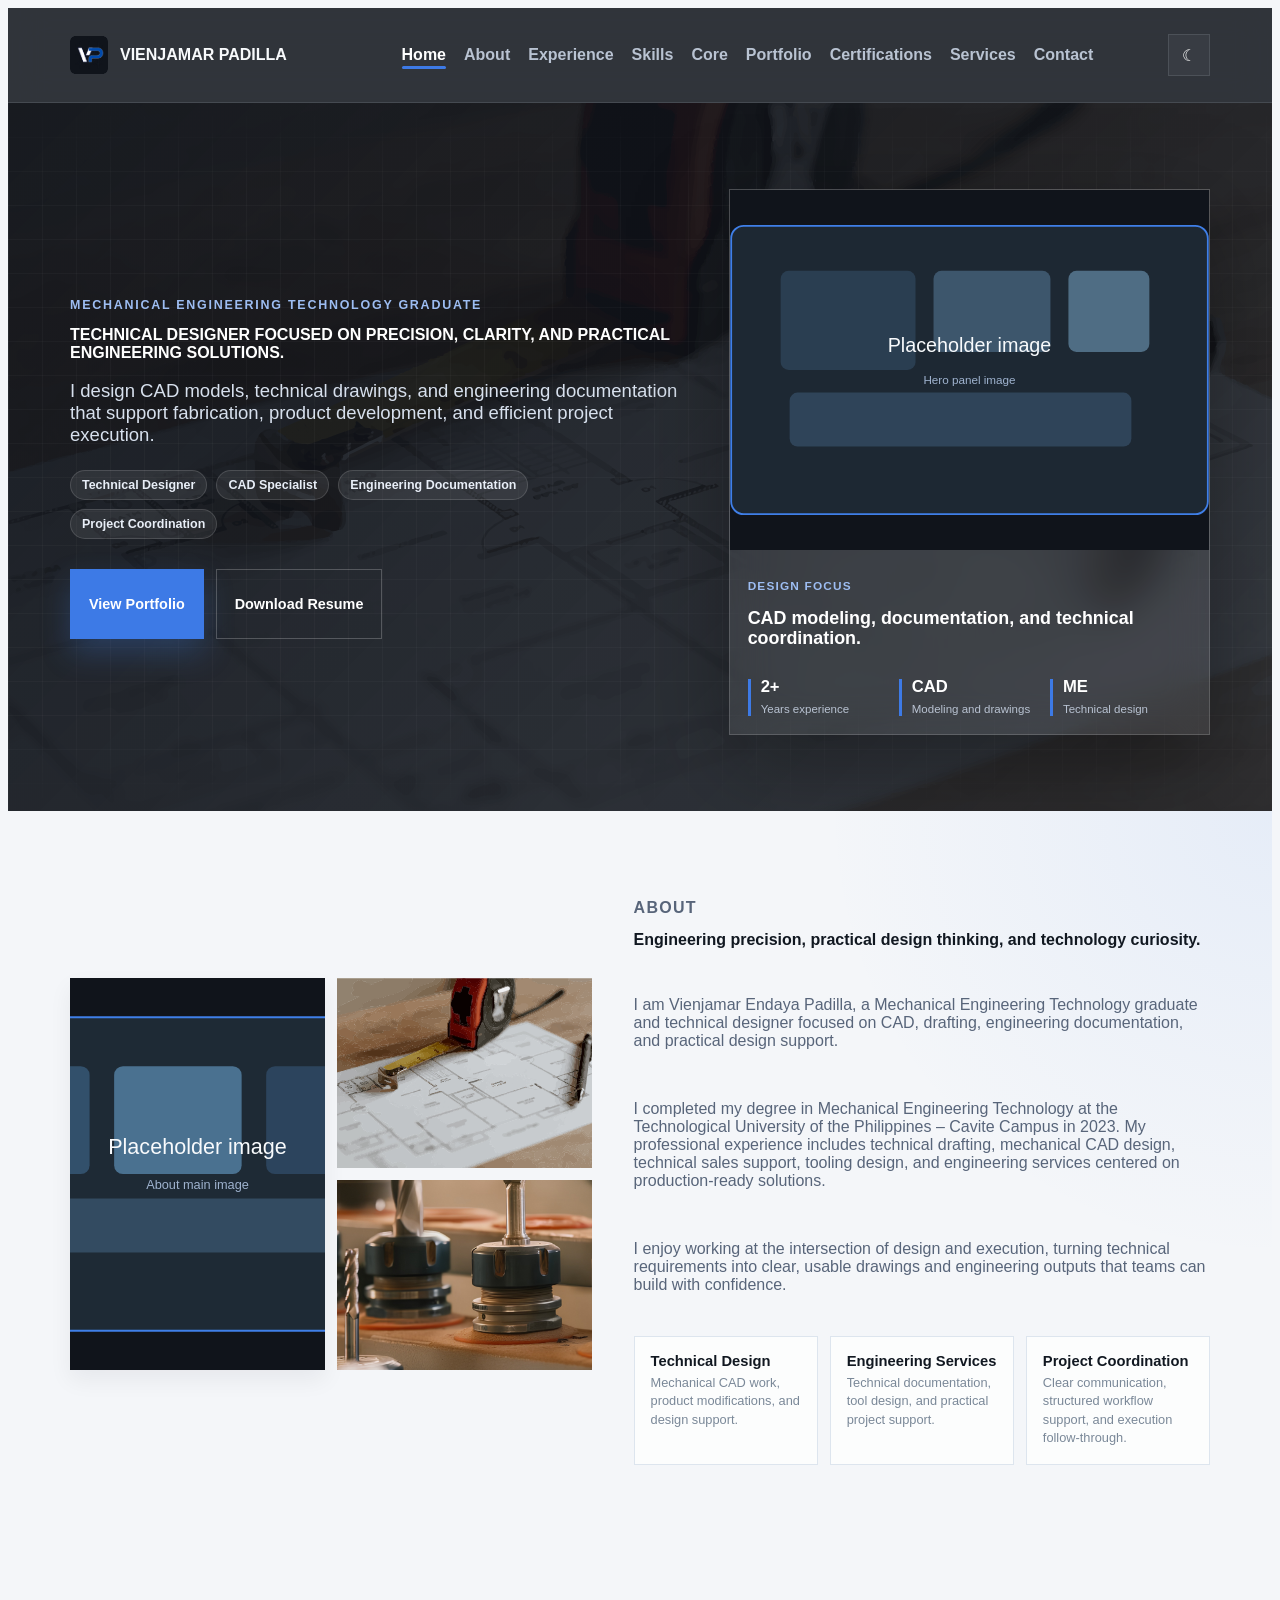
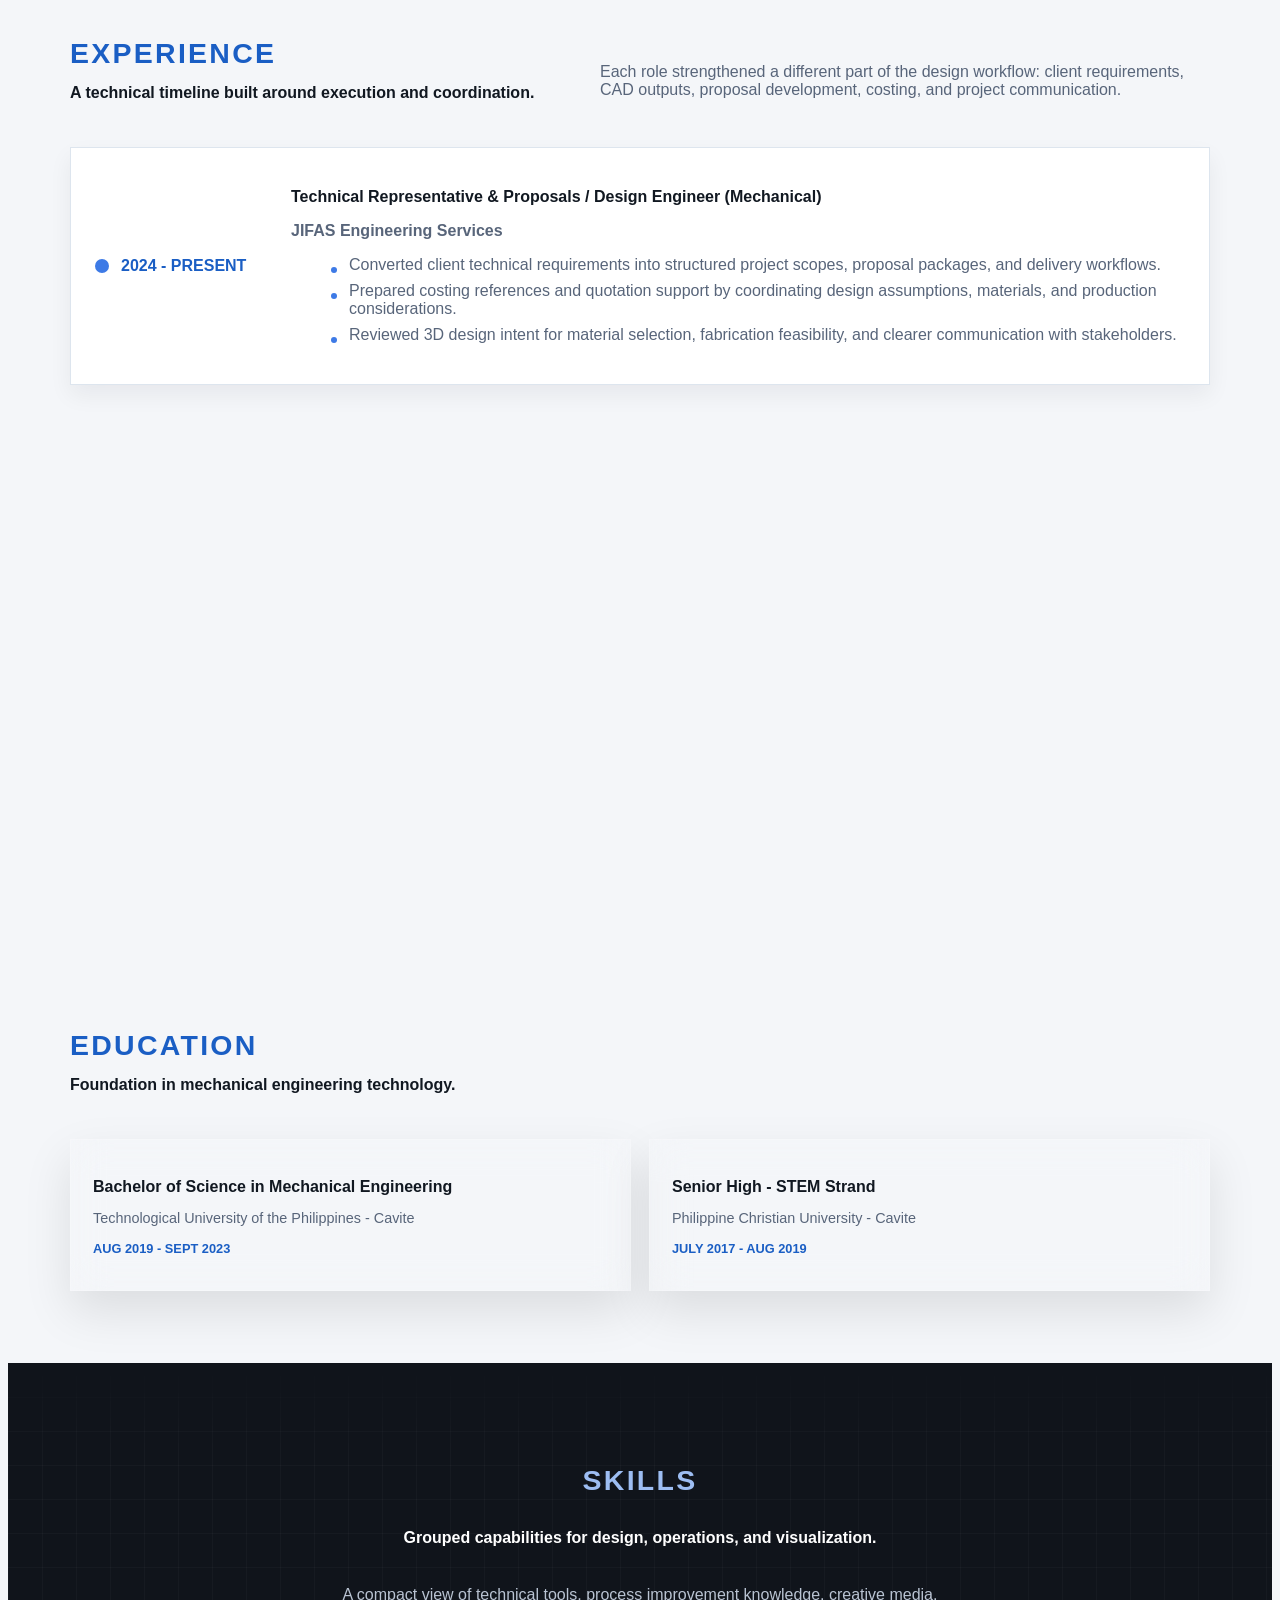
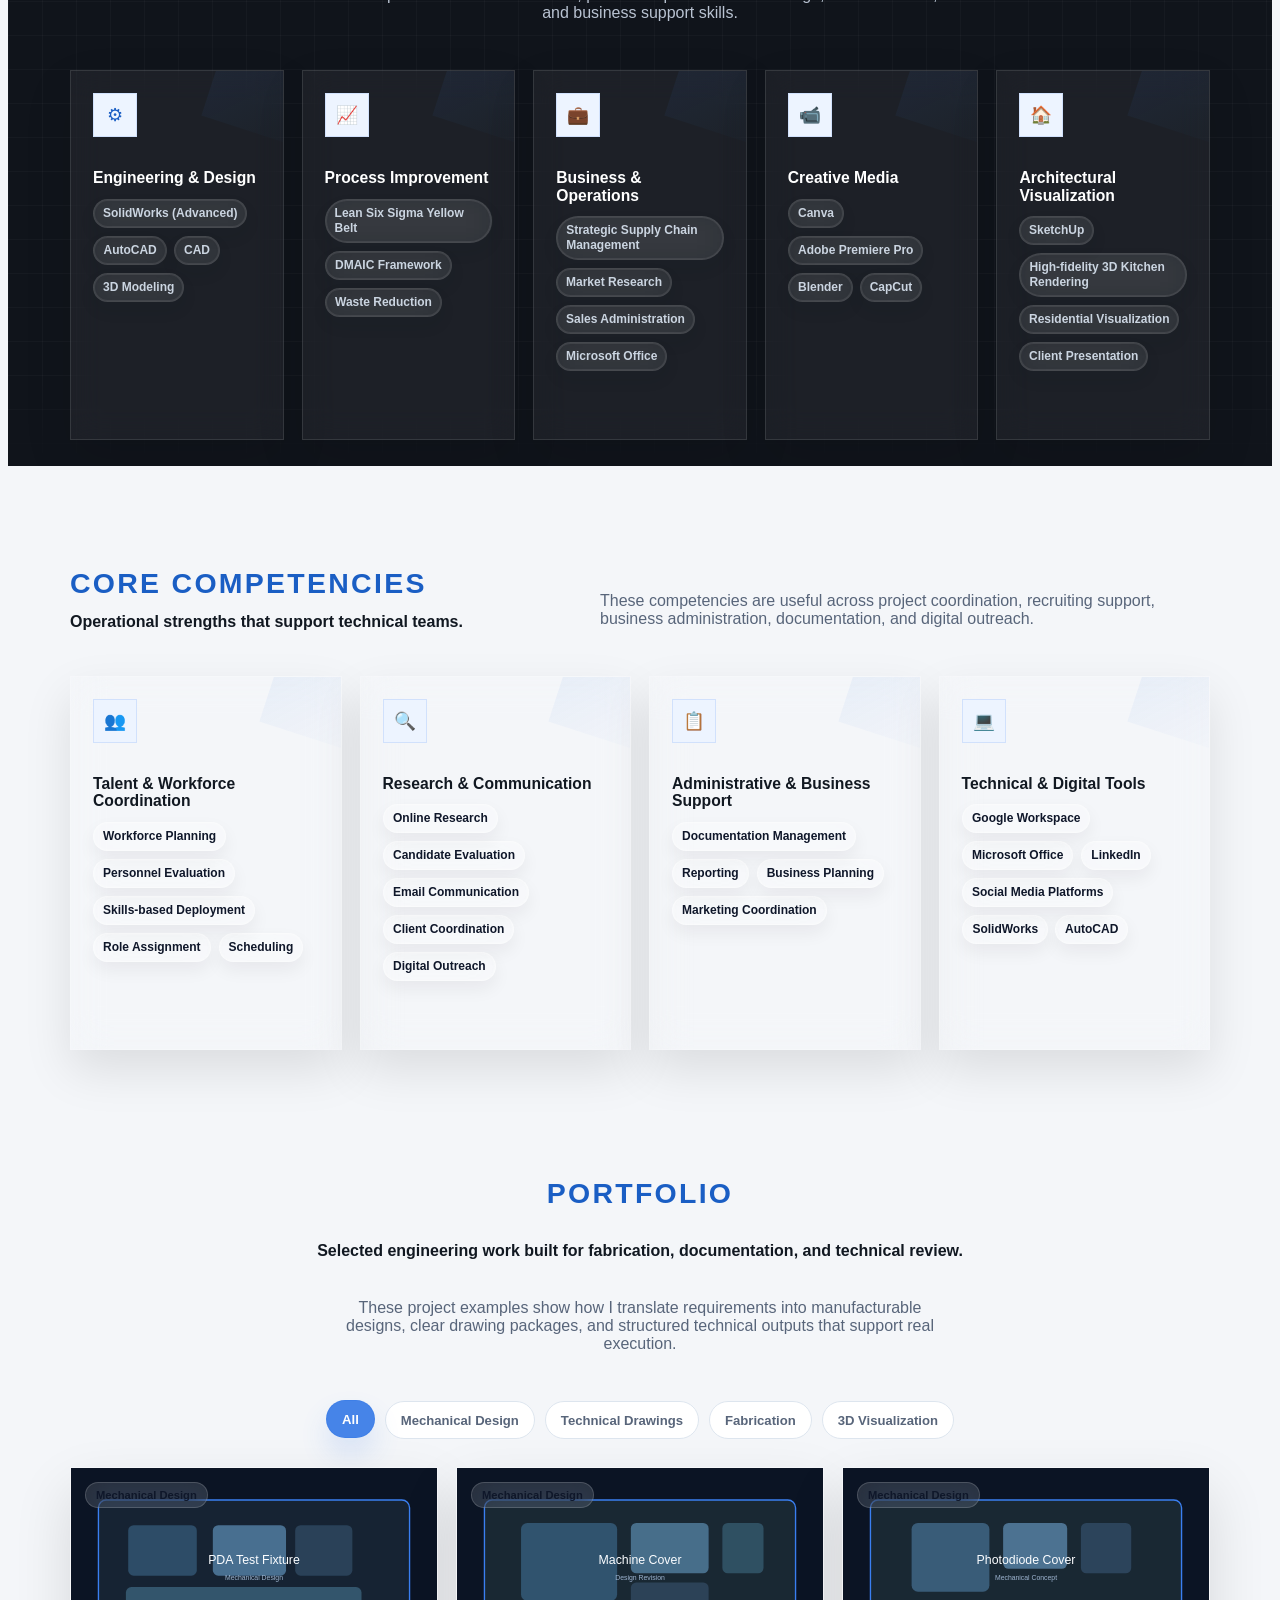
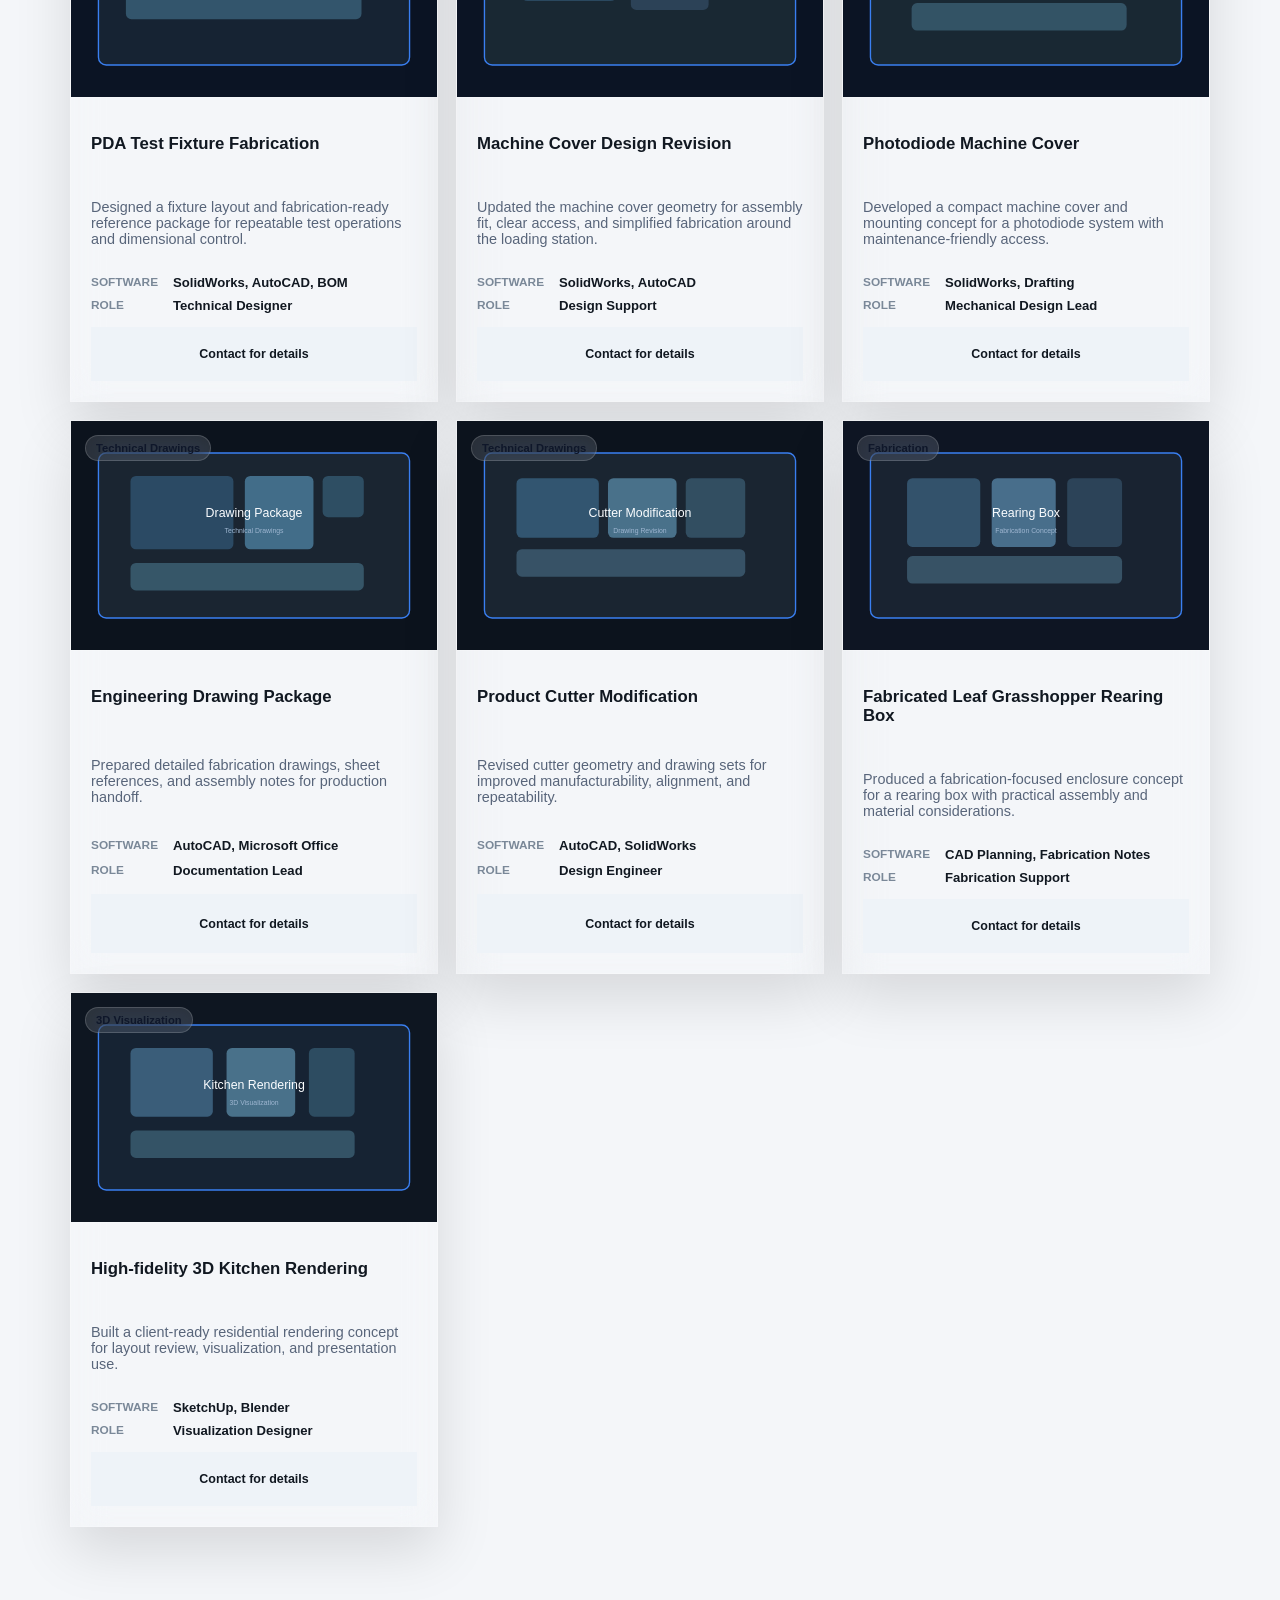
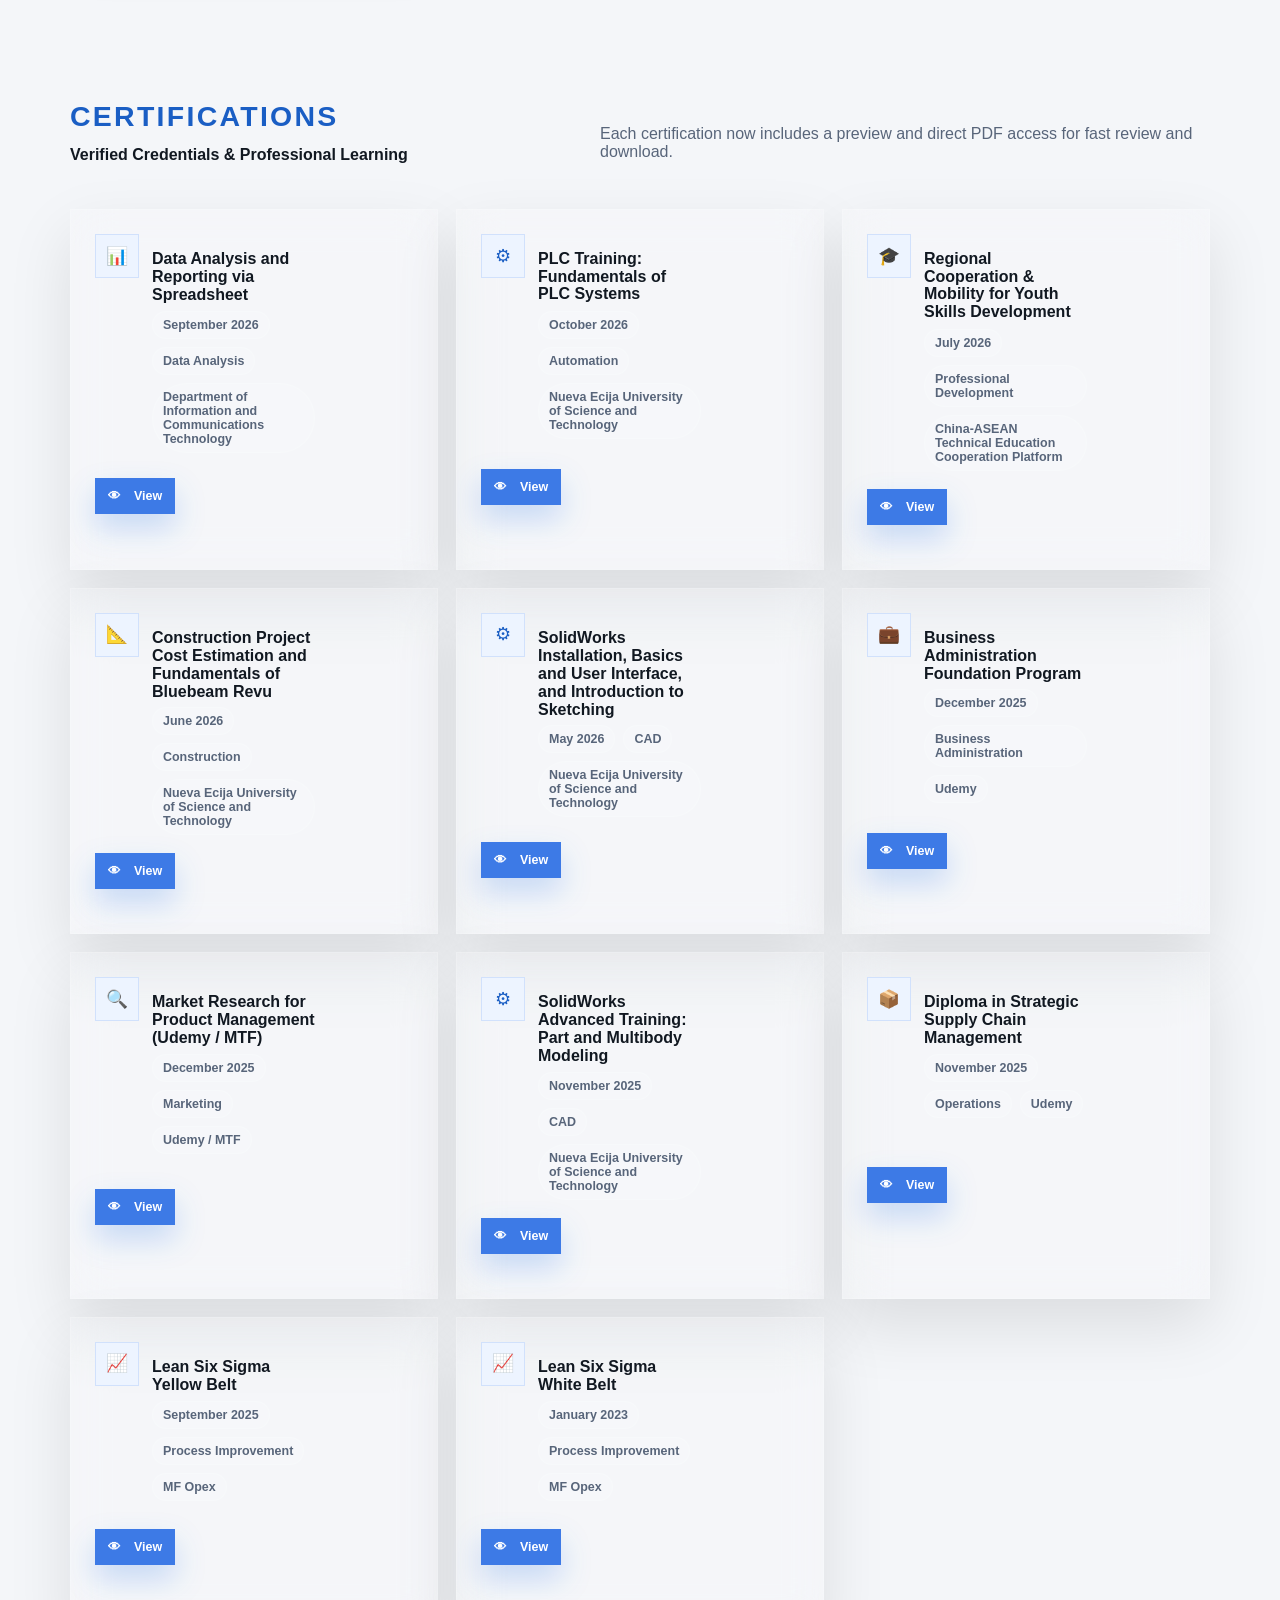
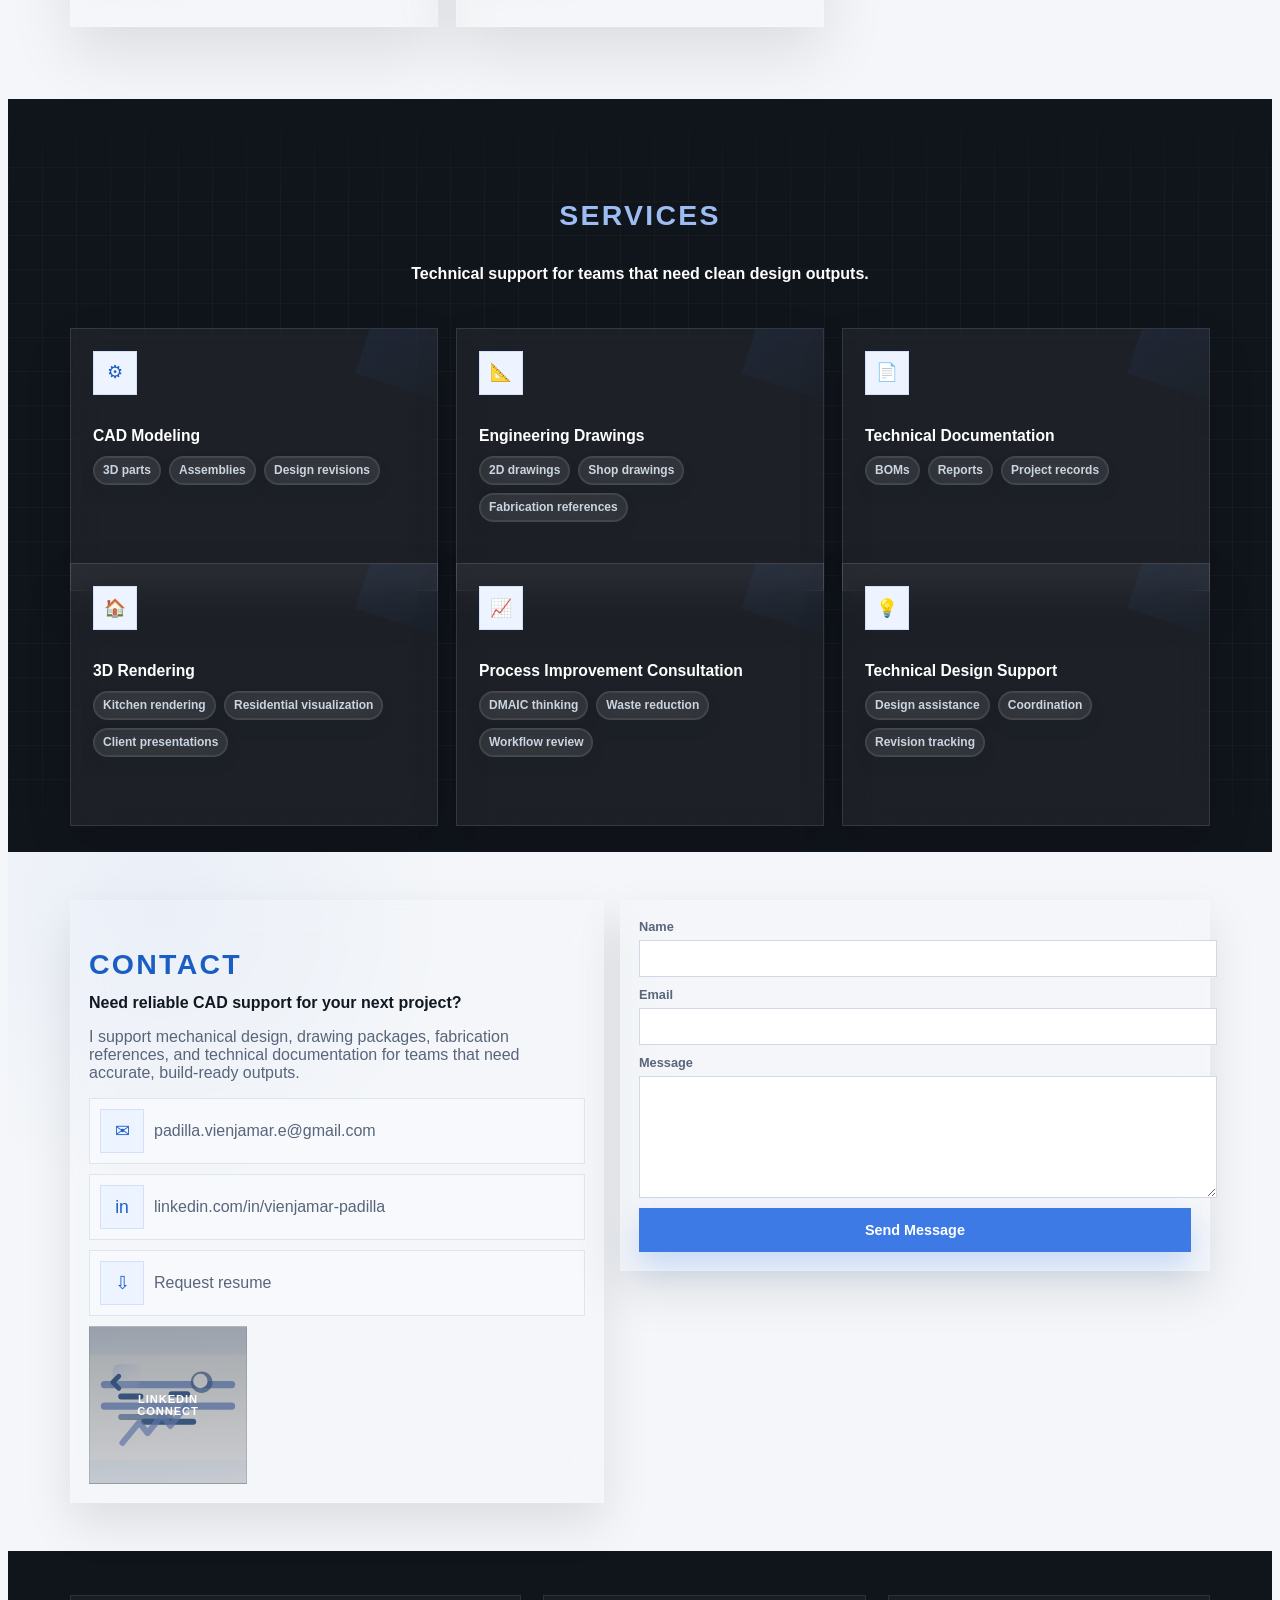
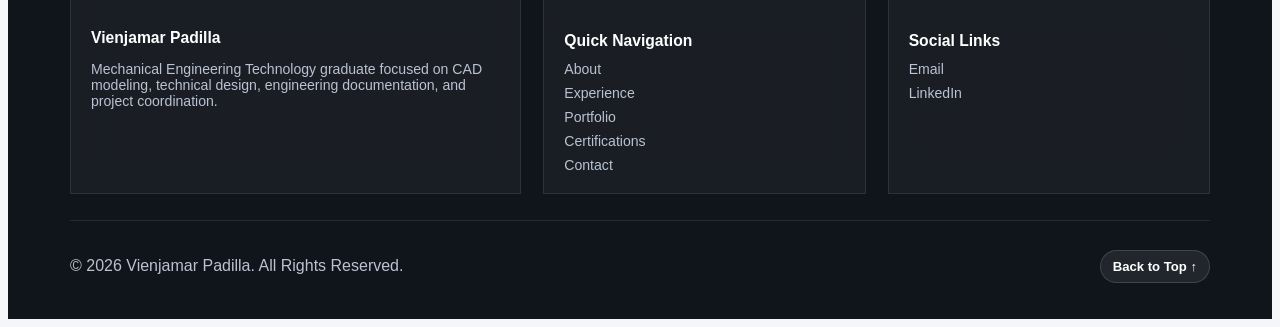
==== commit eec124ae: "commit" ====
--- a/index.html
+++ b/index.html
@@ -47,9 +47,14 @@
         </ul>
       </nav>
 
-      <button class="nav-toggle" id="nav-toggle" type="button" aria-label="Open navigation" aria-expanded="false" aria-controls="mobile-menu">
-        <span aria-hidden="true"></span>
-      </button>
+      <div class="header-actions">
+        <button class="theme-toggle" id="theme-toggle" type="button" aria-label="Toggle color theme" title="Toggle color theme">
+          <span class="theme-toggle-icon" aria-hidden="true">☀</span>
+        </button>
+        <button class="nav-toggle" id="nav-toggle" type="button" aria-label="Open navigation" aria-expanded="false" aria-controls="mobile-menu">
+          <span aria-hidden="true"></span>
+        </button>
+      </div>
     </div>
 
     <nav class="mobile-menu" id="mobile-menu" aria-label="Mobile navigation">
@@ -70,8 +75,8 @@
       <div class="container hero-inner">
         <div class="reveal">
           <p class="eyebrow">Mechanical Engineering Technology Graduate</p>
-          <h1>Technical Designer for precise engineering work.</h1>
-          <p class="hero-lead">I build clear CAD models, fabrication-ready documentation, and coordinated design outputs for mechanical and technical projects.</p>
+          <h1>Technical Designer focused on precision, clarity, and practical engineering solutions.</h1>
+          <p class="hero-lead">I design CAD models, technical drawings, and engineering documentation that support fabrication, product development, and efficient project execution.</p>
           <div class="role-grid" aria-label="Professional focus areas">
             <span class="role-pill">Technical Designer</span>
             <span class="role-pill">CAD Specialist</span>
@@ -121,22 +126,23 @@
         <div class="about-copy reveal">
           <div>
             <p class="section-kicker">About</p>
-            <h2 class="section-title">Practical engineering design with clear documentation.</h2>
-          </div>
-          <p>I am a Mechanical Engineering Technology graduate focused on technical design, CAD modeling, engineering documentation, and project coordination. My work connects requirements, drawings, materials, and production details into organized outputs that teams can act on.</p>
-          <p>I am continuously improving through CAD training, process improvement, business operations, and visualization tools so I can support both technical execution and clearer client communication.</p>
+            <h2 class="section-title">Engineering precision, practical design thinking, and technology curiosity.</h2>
+          </div>
+          <p>I am Vienjamar Endaya Padilla, a Mechanical Engineering Technology graduate and technical designer focused on CAD, drafting, engineering documentation, and practical design support.</p>
+          <p>I completed my degree in Mechanical Engineering Technology at the Technological University of the Philippines – Cavite Campus in 2023. My professional experience includes technical drafting, mechanical CAD design, technical sales support, tooling design, and engineering services centered on production-ready solutions.</p>
+          <p>I enjoy working at the intersection of design and execution, turning technical requirements into clear, usable drawings and engineering outputs that teams can build with confidence.</p>
           <div class="proof-grid">
             <div class="proof-card">
               <strong>Technical Design</strong>
-              <span>Models, drawings, and manufacturable design details.</span>
+              <span>Mechanical CAD work, product modifications, and design support.</span>
             </div>
             <div class="proof-card">
-              <strong>Documentation</strong>
-              <span>BOMs, reports, estimates, and project references.</span>
+              <strong>Engineering Services</strong>
+              <span>Technical documentation, tool design, and practical project support.</span>
             </div>
             <div class="proof-card">
-              <strong>Coordination</strong>
-              <span>Client alignment, scheduling, and structured follow-through.</span>
+              <strong>Project Coordination</strong>
+              <span>Clear communication, structured workflow support, and execution follow-through.</span>
             </div>
           </div>
         </div>
@@ -207,8 +213,8 @@
       <div class="container">
         <div class="section-head center reveal">
           <p class="section-kicker">Portfolio</p>
-          <h2 class="section-title">Project structure ready for deeper case studies.</h2>
-          <p class="section-summary">Each card is prepared for an image, software stack, role, summary, and project link so additional work can be added cleanly.</p>
+          <h2 class="section-title">Selected engineering work built for fabrication, documentation, and technical review.</h2>
+          <p class="section-summary">These project examples show how I translate requirements into manufacturable designs, clear drawing packages, and structured technical outputs that support real execution.</p>
         </div>
         <div class="portfolio-controls" aria-label="Project filters">
           <button class="filter-btn active" type="button" data-filter="all" aria-pressed="true">All</button>
@@ -225,9 +231,12 @@
       <div class="cert-modal-shell">
         <div class="cert-modal-header">
           <div class="cert-modal-title" id="cert-modal-title">Certificate</div>
-          <button class="cert-modal-close" id="cert-modal-close" type="button" aria-label="Close certificate preview">✕</button>
-        </div>
-        <iframe class="cert-modal-frame" id="cert-modal-iframe" title="Certificate preview" loading="lazy"></iframe>
+          <div class="cert-modal-actions">
+            <a class="cert-modal-open" id="cert-modal-open" href="#" target="_blank" rel="noopener noreferrer">Open file &#8599;</a>
+            <button class="cert-modal-close" id="cert-modal-close" type="button" aria-label="Close certificate preview">&#10005;</button>
+          </div>
+        </div>
+        <div class="cert-modal-content" id="cert-modal-content" aria-live="polite"></div>
       </div>
     </div>
 
@@ -258,8 +267,8 @@
       <div class="container contact-grid">
         <div class="contact-card reveal">
           <p class="section-kicker">Contact</p>
-          <h2 class="section-title">Let's build the next technical deliverable.</h2>
-          <p class="section-summary">For CAD work, engineering documentation, technical design support, or project coordination, reach out through any of the channels below.</p>
+          <h2 class="section-title">Need reliable CAD support for your next project?</h2>
+          <p class="section-summary">I support mechanical design, drawing packages, fabrication references, and technical documentation for teams that need accurate, build-ready outputs.</p>
           <div class="contact-methods">
             <div class="contact-method">
               <span class="icon-chip" aria-hidden="true">&#9993;</span>
@@ -273,7 +282,7 @@
               <span class="icon-chip" aria-hidden="true">&#8681;</span>
               <button id="request-resume-btn" class="link-button">Request resume</button>
             </div>
-            <div class="qr-placeholder" aria-hidden="true">Future QR Code</div>
+            <div class="qr-placeholder" aria-label="LinkedIn and contact shortcut">LinkedIn<br>Connect</div>
           </div>
         </div>
 
--- a/assets/css/styles.css
+++ b/assets/css/styles.css
@@ -1,21 +1,42 @@
 ﻿:root {
-  --bg: #f5f7fa;
+  --bg: #f4f6f9;
   --surface: #ffffff;
-  --surface-2: #edf1f5;
+  --surface-2: #eef3f8;
   --ink: #111821;
-  --ink-soft: #566273;
-  --ink-muted: #7b8797;
+  --ink-soft: #58657a;
+  --ink-muted: #7a8898;
   --charcoal: #10141b;
   --charcoal-2: #171d26;
   --steel: #293241;
-  --line: #dce3eb;
-  --line-dark: rgba(220, 227, 235, 0.14);
-  --accent: #3f7fe8;
-  --accent-soft: #e8f1ff;
-  --accent-ink: #1557b4;
+  --line: #dde5ee;
+  --line-dark: rgba(220, 227, 235, 0.12);
+  --accent: #3d7ae6;
+  --accent-soft: #edf4ff;
+  --accent-ink: #1a5ec4;
   --white: #f8fafc;
-  --shadow: 0 22px 70px rgba(17, 24, 33, 0.12);
-  --shadow-soft: 0 14px 38px rgba(17, 24, 33, 0.09);
+  --shadow: 0 18px 48px rgba(17, 24, 33, 0.08);
+  --shadow-soft: 0 10px 22px rgba(17, 24, 33, 0.06);
+}
+
+html[data-theme="dark"] {
+  --bg: #0d1117;
+  --surface: #111827;
+  --surface-2: #162132;
+  --ink: #edf3ff;
+  --ink-soft: #bfd0ee;
+  --ink-muted: #9eafd3;
+  --charcoal: #0b1118;
+  --charcoal-2: #101a26;
+  --steel: #dfe9ff;
+  --line: rgba(148, 163, 184, 0.18);
+  --line-dark: rgba(148, 163, 184, 0.14);
+  --accent: #6ca8ff;
+  --accent-soft: rgba(108, 168, 255, 0.12);
+  --accent-ink: #a7c7ff;
+  --white: #f8fafc;
+  --shadow: 0 18px 48px rgba(2, 6, 23, 0.34);
+  --shadow-soft: 0 10px 22px rgba(2, 6, 23, 0.2);
+}
   --radius: 8px;
   --radius-lg: 12px;
   --header-height: 72px;
@@ -216,6 +237,13 @@
   right: 0;
 }
 
+.header-actions {
+  align-items: center;
+  display: flex;
+  gap: 10px;
+}
+
+.theme-toggle,
 .nav-toggle {
   align-items: center;
   background: rgba(255, 255, 255, 0.04);
@@ -223,10 +251,25 @@
   border-radius: var(--radius);
   color: #ffffff;
   cursor: pointer;
-  display: none;
+  display: inline-flex;
   height: 42px;
   justify-content: center;
   width: 42px;
+  transition: background 0.25s ease, border-color 0.25s ease, transform 0.25s ease;
+}
+
+.theme-toggle:hover,
+.nav-toggle:hover {
+  background: rgba(255, 255, 255, 0.08);
+  transform: translateY(-1px);
+}
+
+.theme-toggle {
+  font-size: 1rem;
+}
+
+.nav-toggle {
+  display: none;
 }
 
 .nav-toggle span,
@@ -301,12 +344,12 @@
   justify-content: center;
   min-height: 44px;
   padding: 12px 18px;
-  transition: background 0.2s, border-color 0.2s, color 0.2s, transform 0.2s, box-shadow 0.2s;
+  transition: background 0.25s cubic-bezier(0.2, 0.8, 0.2, 1), border-color 0.25s cubic-bezier(0.2, 0.8, 0.2, 1), color 0.25s cubic-bezier(0.2, 0.8, 0.2, 1), transform 0.25s cubic-bezier(0.2, 0.8, 0.2, 1), box-shadow 0.25s cubic-bezier(0.2, 0.8, 0.2, 1);
   white-space: nowrap;
 }
 
 .btn:hover {
-  transform: translateY(-2px);
+  transform: translateY(-1px);
 }
 
 .btn-primary {
@@ -353,7 +396,7 @@
 
 .hero {
   background:
-    linear-gradient(135deg, rgba(16, 20, 27, 0.96), rgba(16, 20, 27, 0.78)),
+    linear-gradient(135deg, rgba(16, 20, 27, 0.94), rgba(16, 20, 27, 0.80)),
     url("../images/backgrounds/hero-technical-work.svg");
   background-position: center;
   background-size: cover;
@@ -365,14 +408,15 @@
 
 .blueprint::before {
   background-image:
-    linear-gradient(rgba(255, 255, 255, 0.06) 1px, transparent 1px),
-    linear-gradient(90deg, rgba(255, 255, 255, 0.06) 1px, transparent 1px);
-  background-size: 42px 42px;
+    linear-gradient(rgba(255, 255, 255, 0.04) 1px, transparent 1px),
+    linear-gradient(90deg, rgba(255, 255, 255, 0.04) 1px, transparent 1px);
+  background-size: 34px 34px;
   content: "";
   inset: 0;
-  mask-image: linear-gradient(to bottom, transparent, #000 14%, #000 86%, transparent);
+  mask-image: linear-gradient(to bottom, transparent, #000 12%, #000 88%, transparent);
   pointer-events: none;
   position: absolute;
+  opacity: 0.7;
 }
 
 .hero-inner {
@@ -1099,8 +1143,8 @@
 
 .cert-stack-card {
   width: 100%;
-  max-width: 260px;
-  height: 140px;
+  max-width: 360px;
+  aspect-ratio: 1.45;
   border-radius: var(--radius-lg);
   background: rgba(255, 255, 255, 0.12);
   border: 1px solid rgba(255, 255, 255, 0.14);
@@ -1119,6 +1163,7 @@
 }
 
 .cert-stack-preview iframe,
+.cert-stack-preview img,
 .cert-preview-placeholder {
   border: 0;
   background: #ffffff;
@@ -1126,8 +1171,16 @@
   width: 100%;
 }
 
+.cert-stack-preview img {
+  object-fit: contain;
+  padding: 8px;
+}
+
 .cert-preview-placeholder {
   align-items: center;
+  background:
+    linear-gradient(rgba(255,255,255,0.2), rgba(255,255,255,0.2)),
+    url("../images/cert-preview-placeholder.svg") center/cover no-repeat;
   color: var(--ink-soft);
   cursor: pointer;
   display: flex;
@@ -1140,6 +1193,7 @@
 
 .cert-stack-preview iframe {
   cursor: zoom-in;
+  pointer-events: none;
 }
 
 .cert-modal {
@@ -1163,12 +1217,13 @@
 
 .cert-modal-shell {
   background: #ffffff;
-  border-radius: 20px;
+  border-radius: 12px;
   box-shadow: 0 24px 70px rgba(0, 0, 0, 0.28);
-  width: min(100%, 980px);
-  max-height: 90vh;
+  width: min(96vw, 1500px);
+  height: min(96dvh, 1100px);
   overflow: hidden;
   display: grid;
+  grid-template-rows: auto minmax(0, 1fr);
 }
 
 .cert-modal-header {
@@ -1184,6 +1239,23 @@
   color: var(--ink);
   font-size: 1rem;
   font-weight: 900;
+}
+
+.cert-modal-actions {
+  align-items: center;
+  display: flex;
+  gap: 16px;
+}
+
+.cert-modal-open {
+  color: var(--ink-soft);
+  font-size: 0.85rem;
+  font-weight: 800;
+  text-decoration: none;
+}
+
+.cert-modal-open:hover {
+  color: var(--accent);
 }
 
 .cert-modal-close {
@@ -1194,10 +1266,25 @@
   font-size: 1.2rem;
 }
 
-.cert-modal-frame {
-  height: min(80vh, 760px);
+.cert-modal-content {
+  min-height: 0;
+  width: 100%;
+  background: #f9fbff;
+  overflow: hidden;
+}
+
+.cert-modal-frame,
+.cert-modal-image {
+  display: block;
+  height: 100%;
   width: 100%;
   border: 0;
+  object-fit: contain;
+  background: #ffffff;
+}
+
+.cert-modal-image {
+  padding: 18px;
 }
 
 .cert-stack-label {
@@ -1324,20 +1411,21 @@
   align-items: center;
   aspect-ratio: 1;
   background:
-    linear-gradient(90deg, rgba(17, 24, 33, 0.08) 1px, transparent 1px),
-    linear-gradient(rgba(17, 24, 33, 0.08) 1px, transparent 1px),
+    linear-gradient(rgba(10, 16, 24, 0.36), rgba(10, 16, 24, 0.2)),
+    url("../images/cert-preview-placeholder.svg") center/cover no-repeat,
     #ffffff;
-  background-size: 18px 18px;
-  border: 1px dashed #aeb8c5;
+  border: 1px solid rgba(97, 118, 145, 0.28);
   border-radius: var(--radius);
-  color: var(--ink-muted);
-  display: flex;
-  font-size: 0.78rem;
+  color: #ffffff;
+  display: flex;
+  font-size: 0.7rem;
   font-weight: 900;
   justify-content: center;
+  letter-spacing: 0.08em;
   max-width: 140px;
+  padding: 8px;
   text-align: center;
-  padding: 8px;
+  text-transform: uppercase;
 }
 
 .contact-form {
@@ -1495,8 +1583,8 @@
 
 .reveal {
   opacity: 0;
-  transform: translateY(18px);
-  transition: opacity 0.55s ease, transform 0.55s ease;
+  transform: translateY(10px);
+  transition: opacity 0.7s cubic-bezier(0.2, 0.8, 0.2, 1), transform 0.7s cubic-bezier(0.2, 0.8, 0.2, 1);
 }
 
 .reveal.is-visible {
@@ -1637,6 +1725,34 @@
     width: min(100% - 28px, 1140px);
   }
 
+  .cert-modal {
+    padding: 8px;
+  }
+
+  .cert-modal-shell {
+    width: 100%;
+    height: calc(100dvh - 16px);
+    border-radius: 8px;
+  }
+
+  .cert-modal-header {
+    gap: 8px;
+    padding: 12px;
+  }
+
+  .cert-modal-title {
+    font-size: 0.9rem;
+  }
+
+  .cert-modal-actions {
+    flex-shrink: 0;
+    gap: 10px;
+  }
+
+  .cert-modal-open {
+    white-space: nowrap;
+  }
+
   section {
     padding: 54px 0;
   }
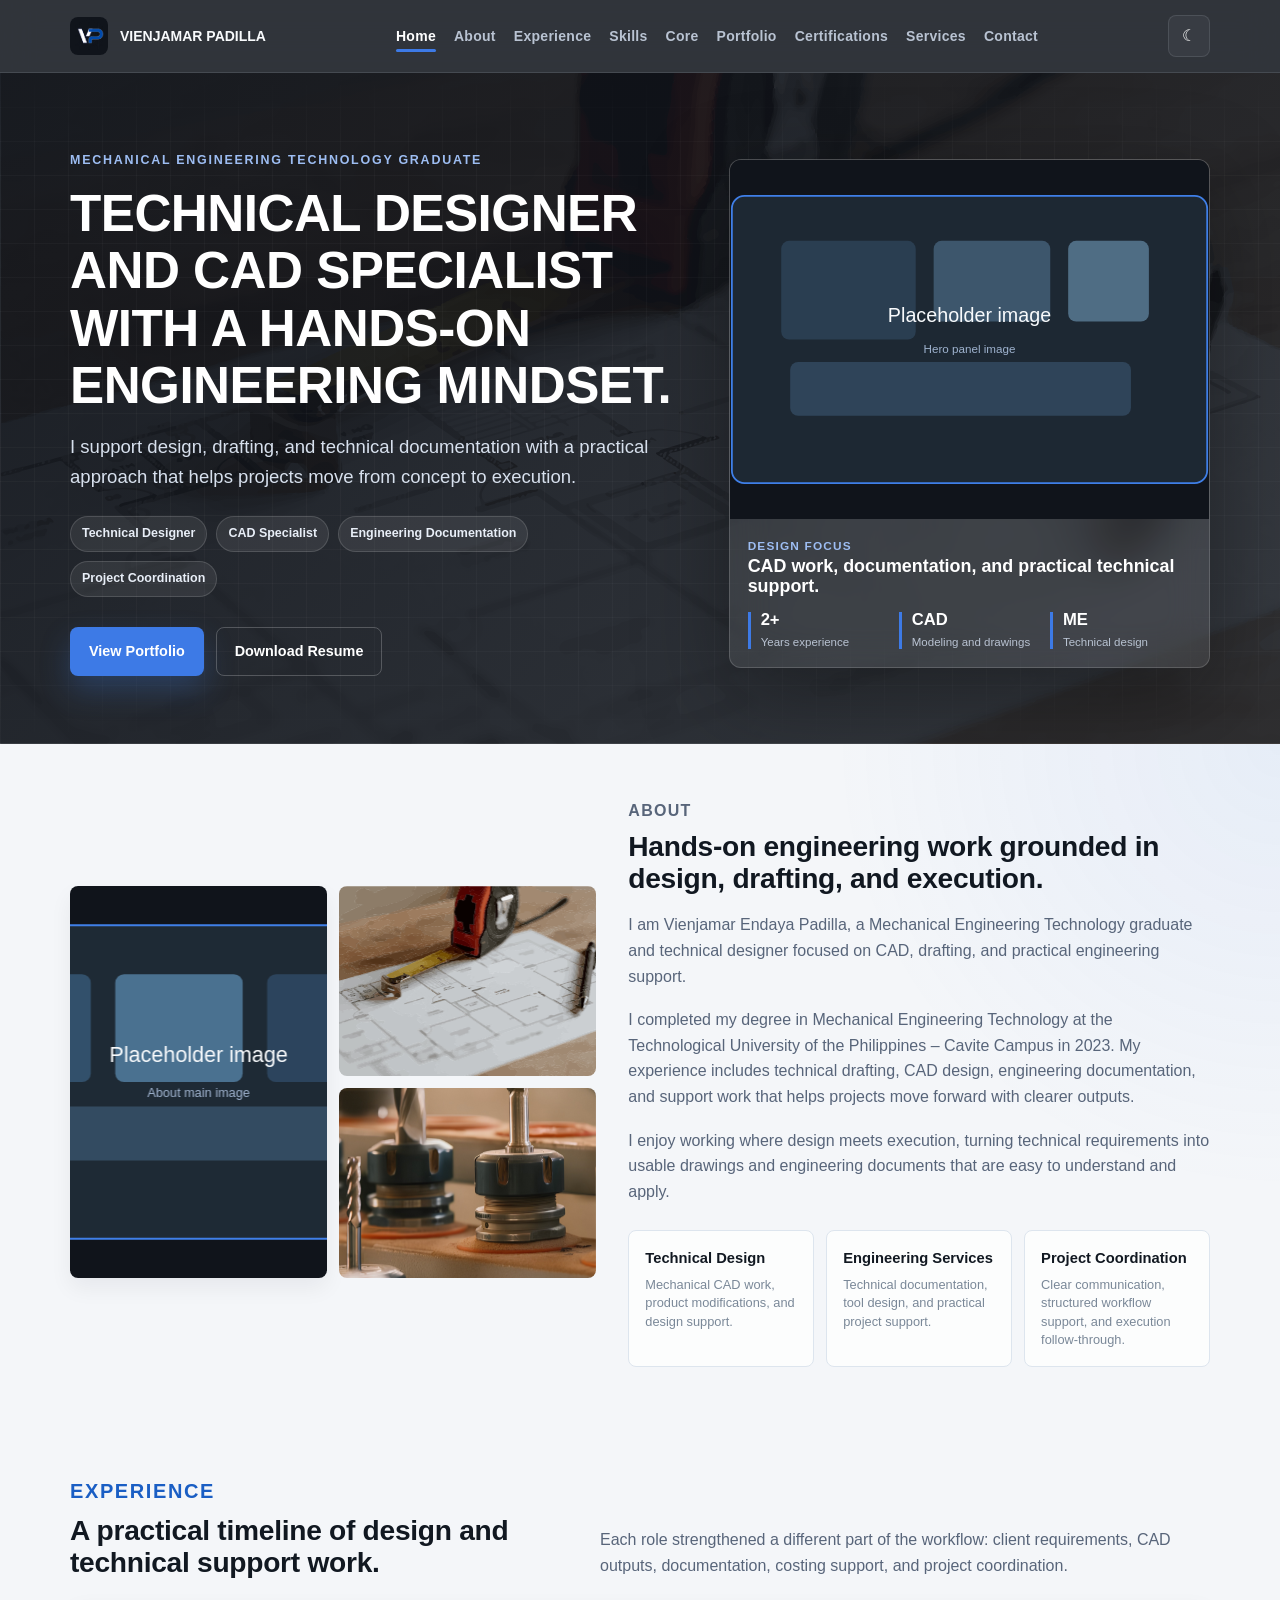
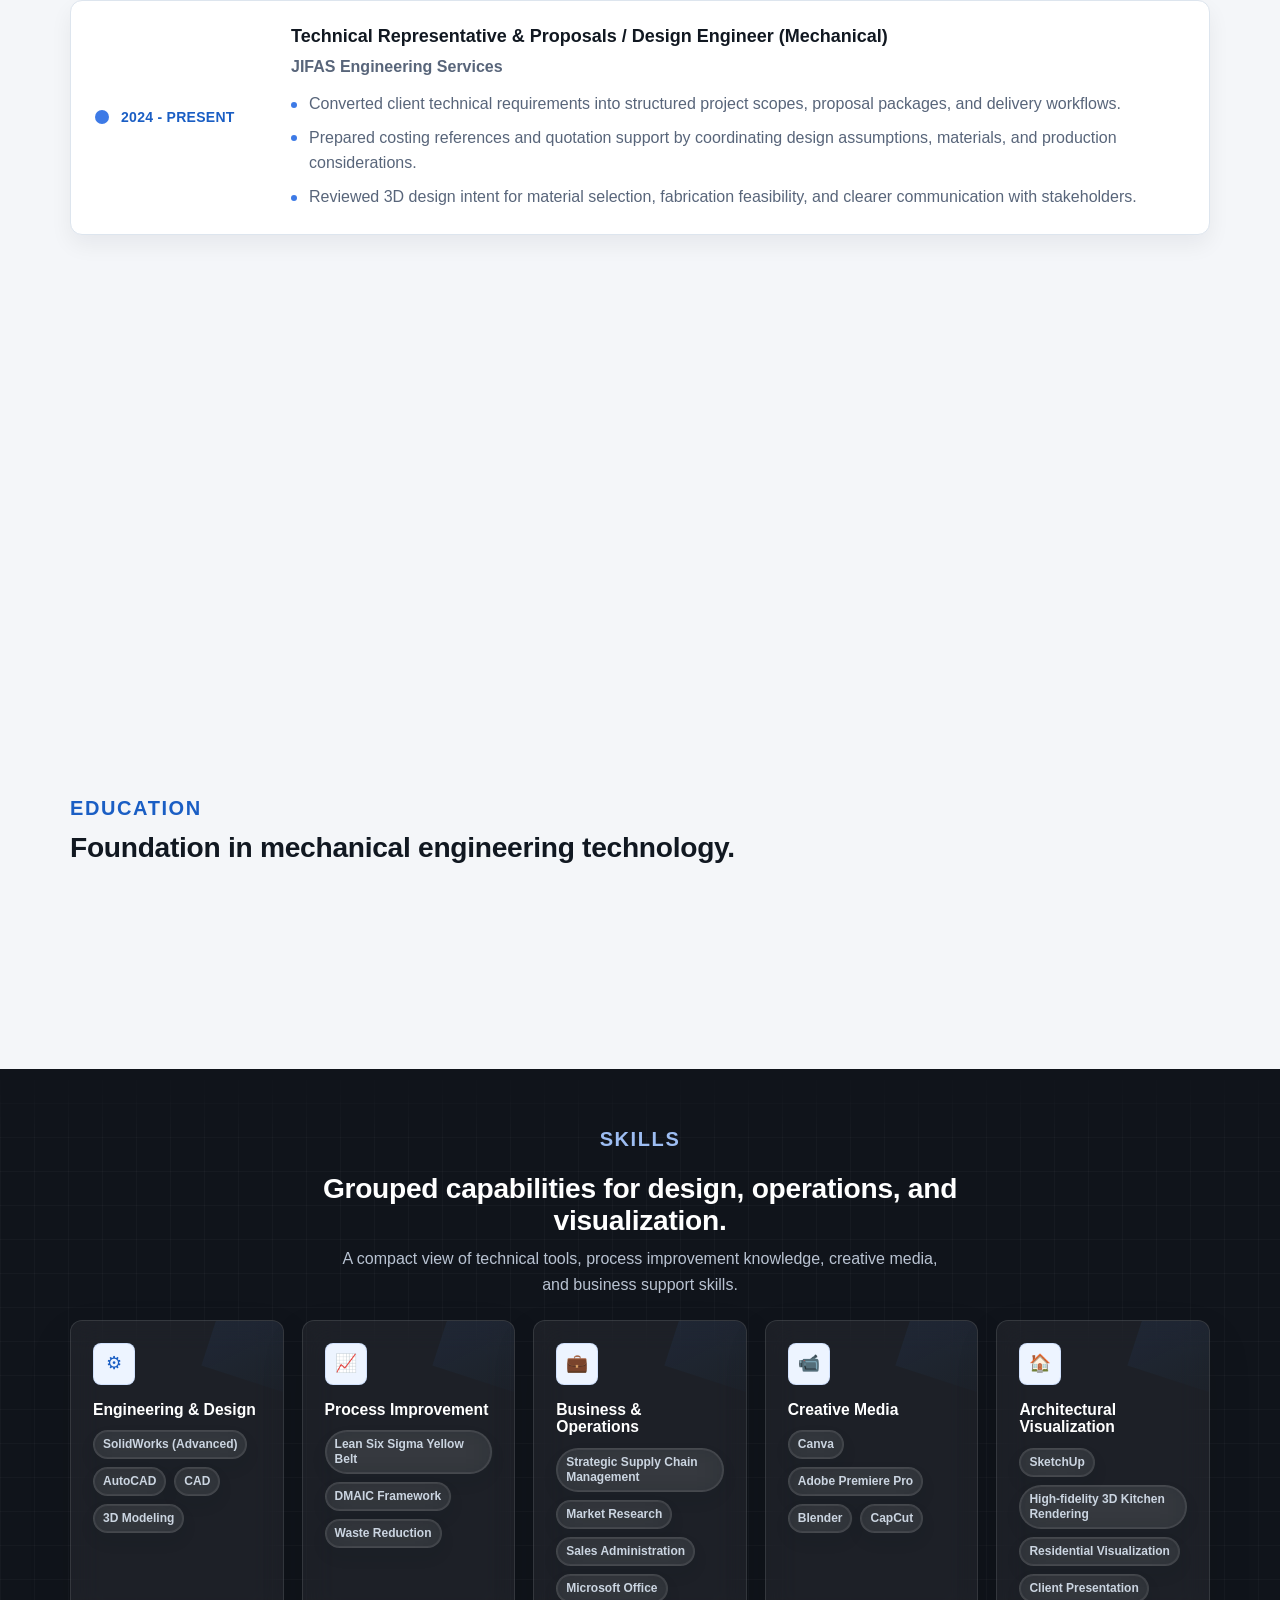
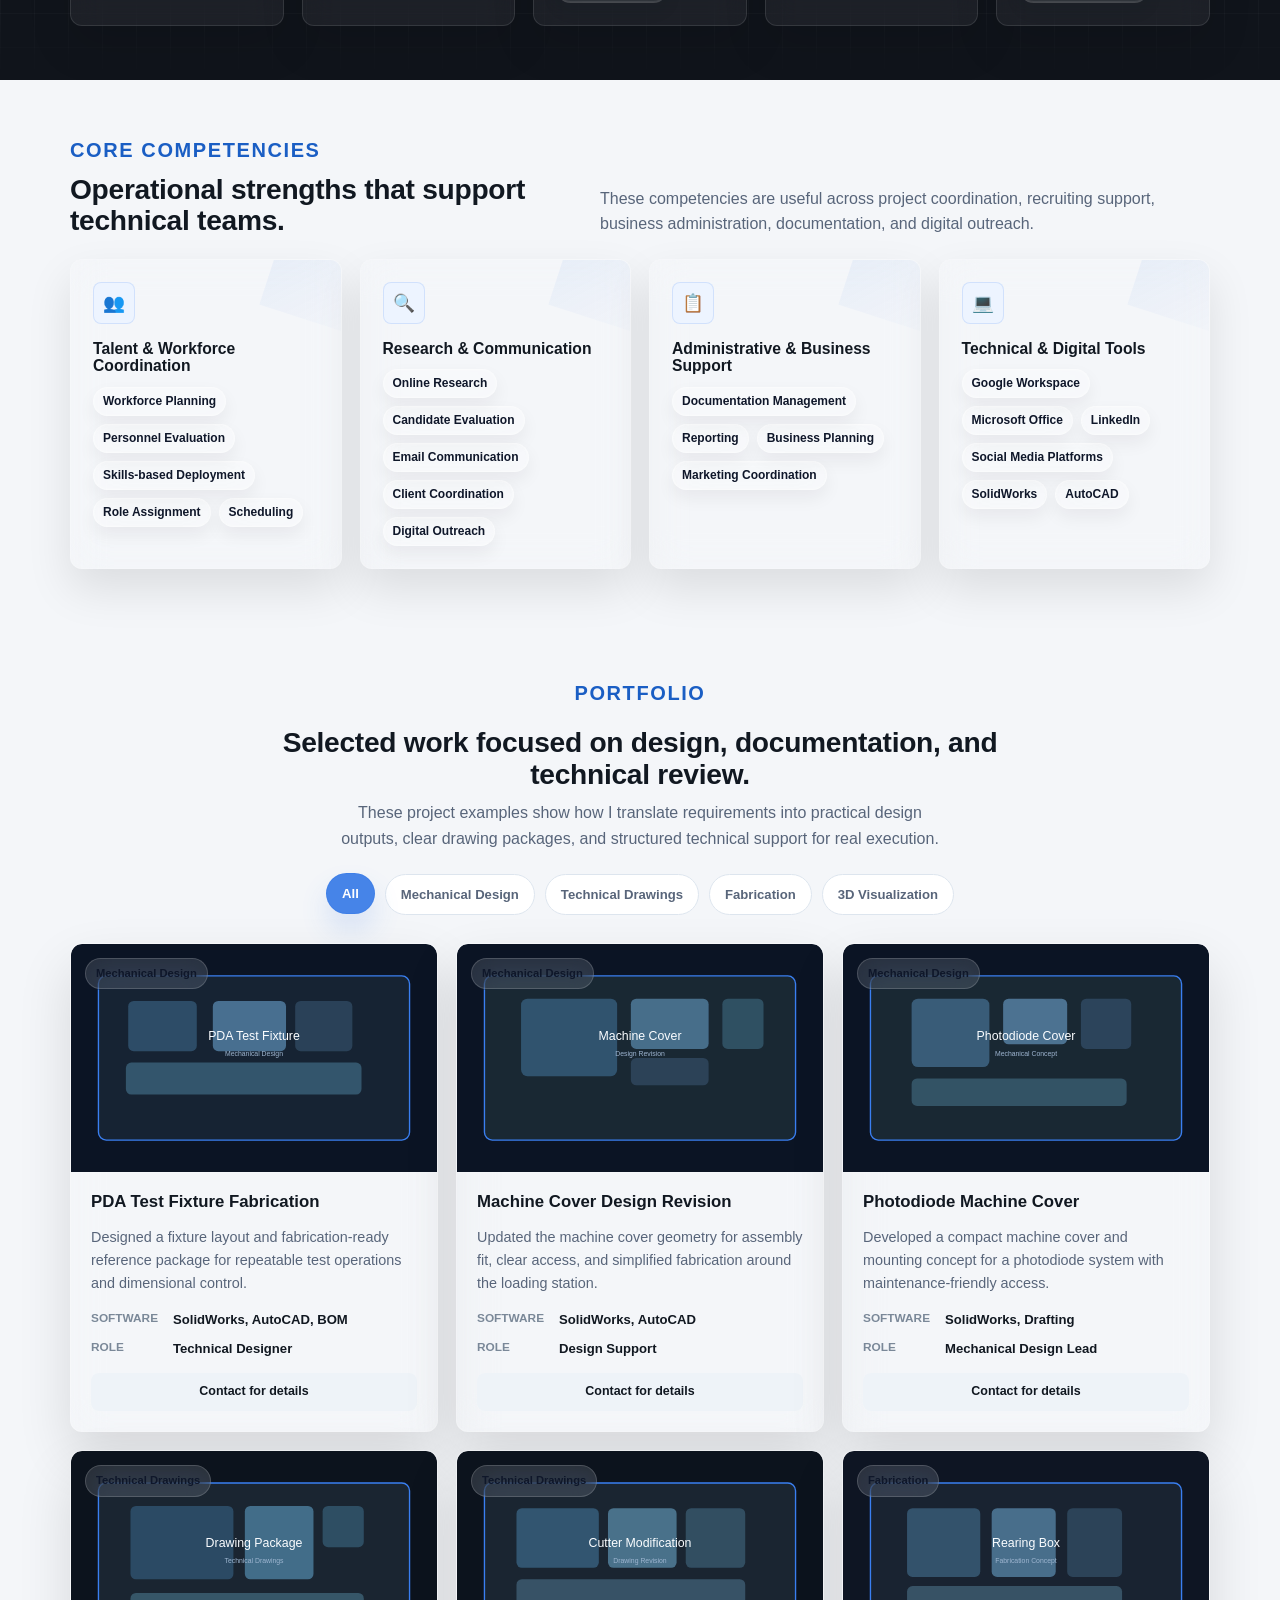
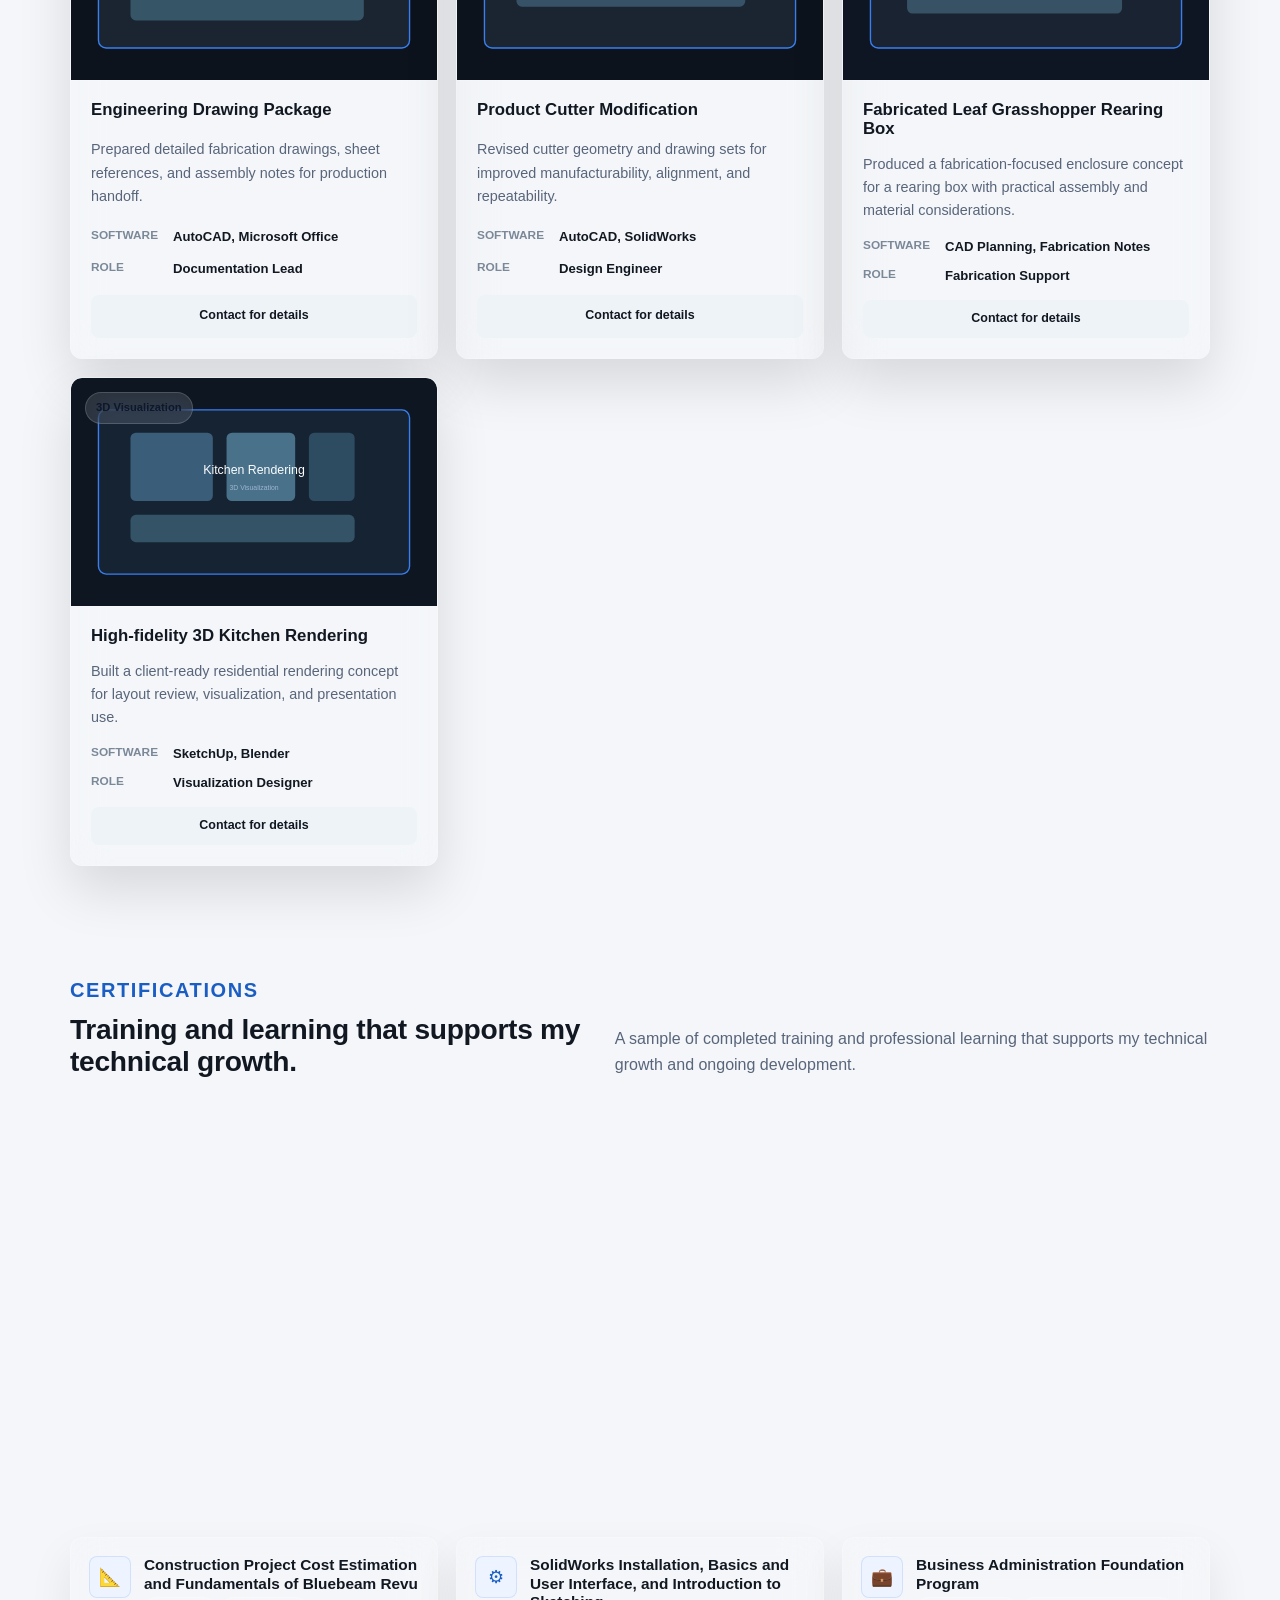
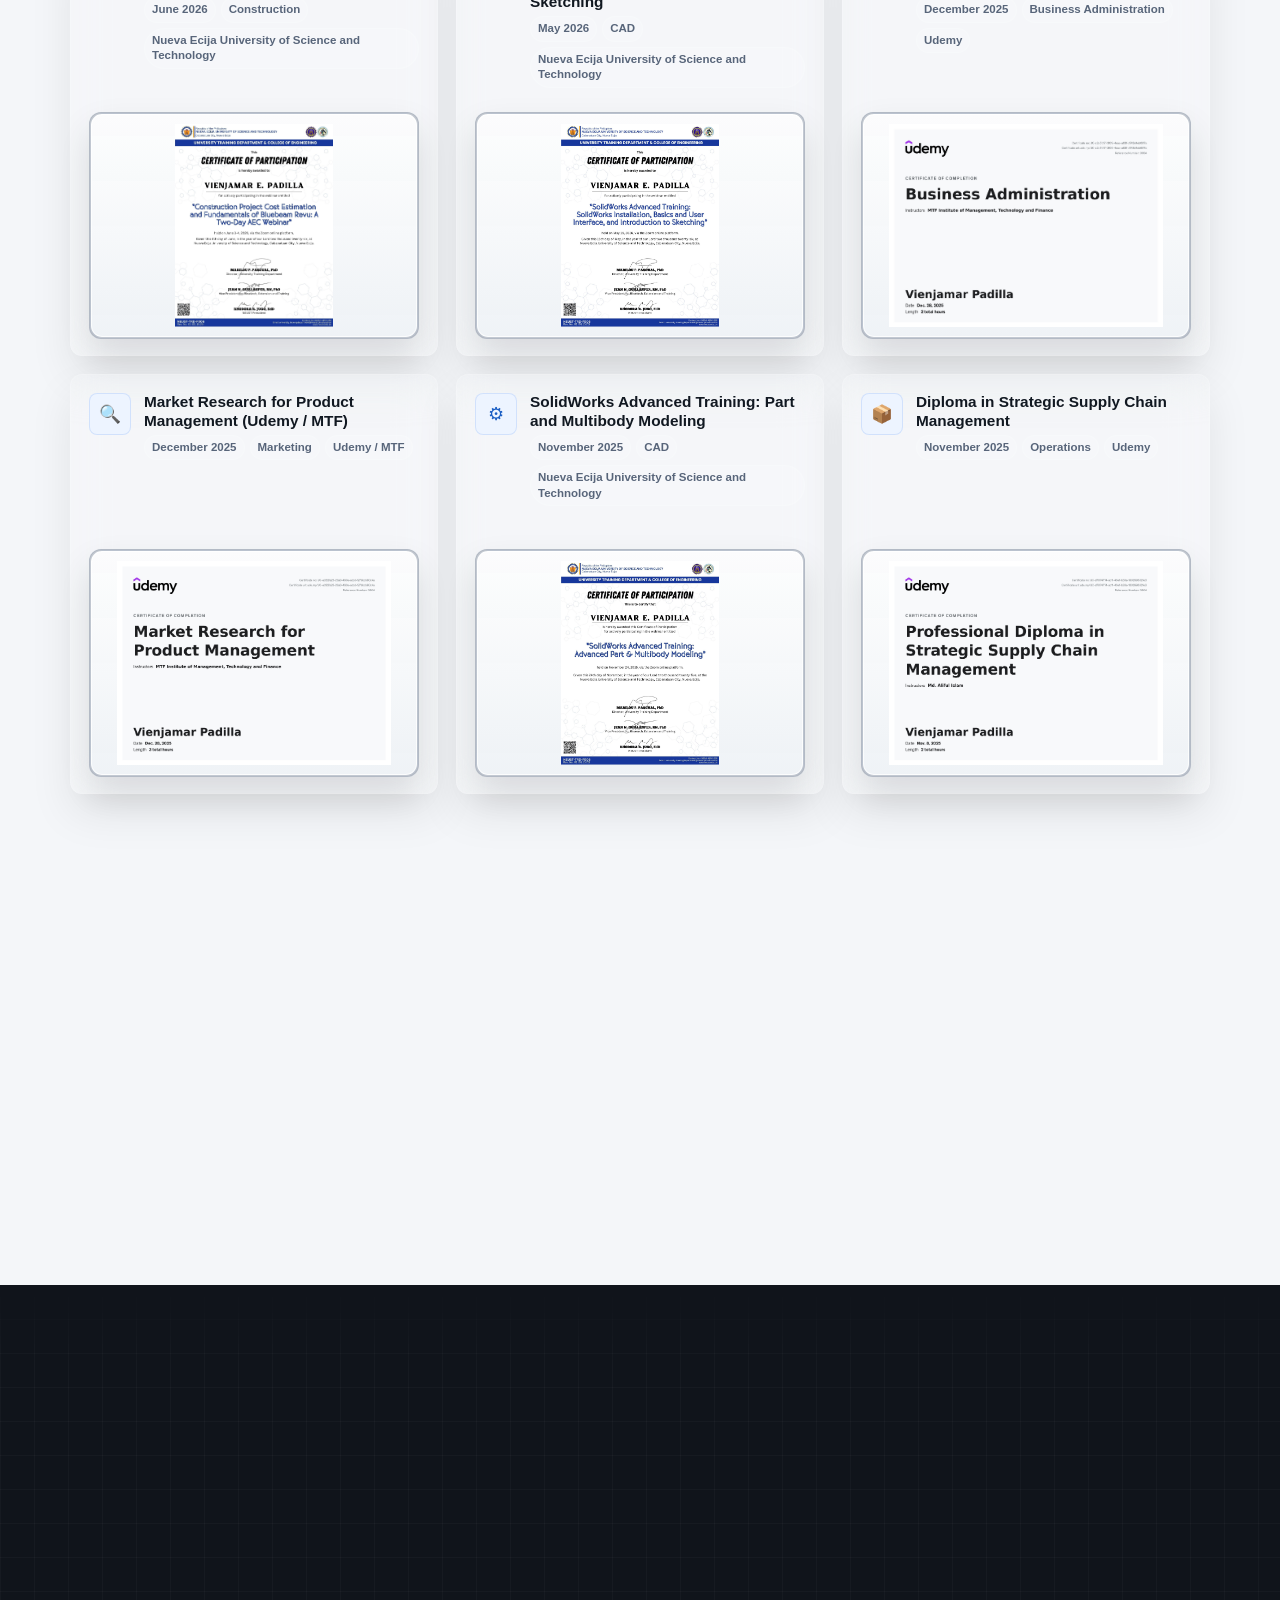
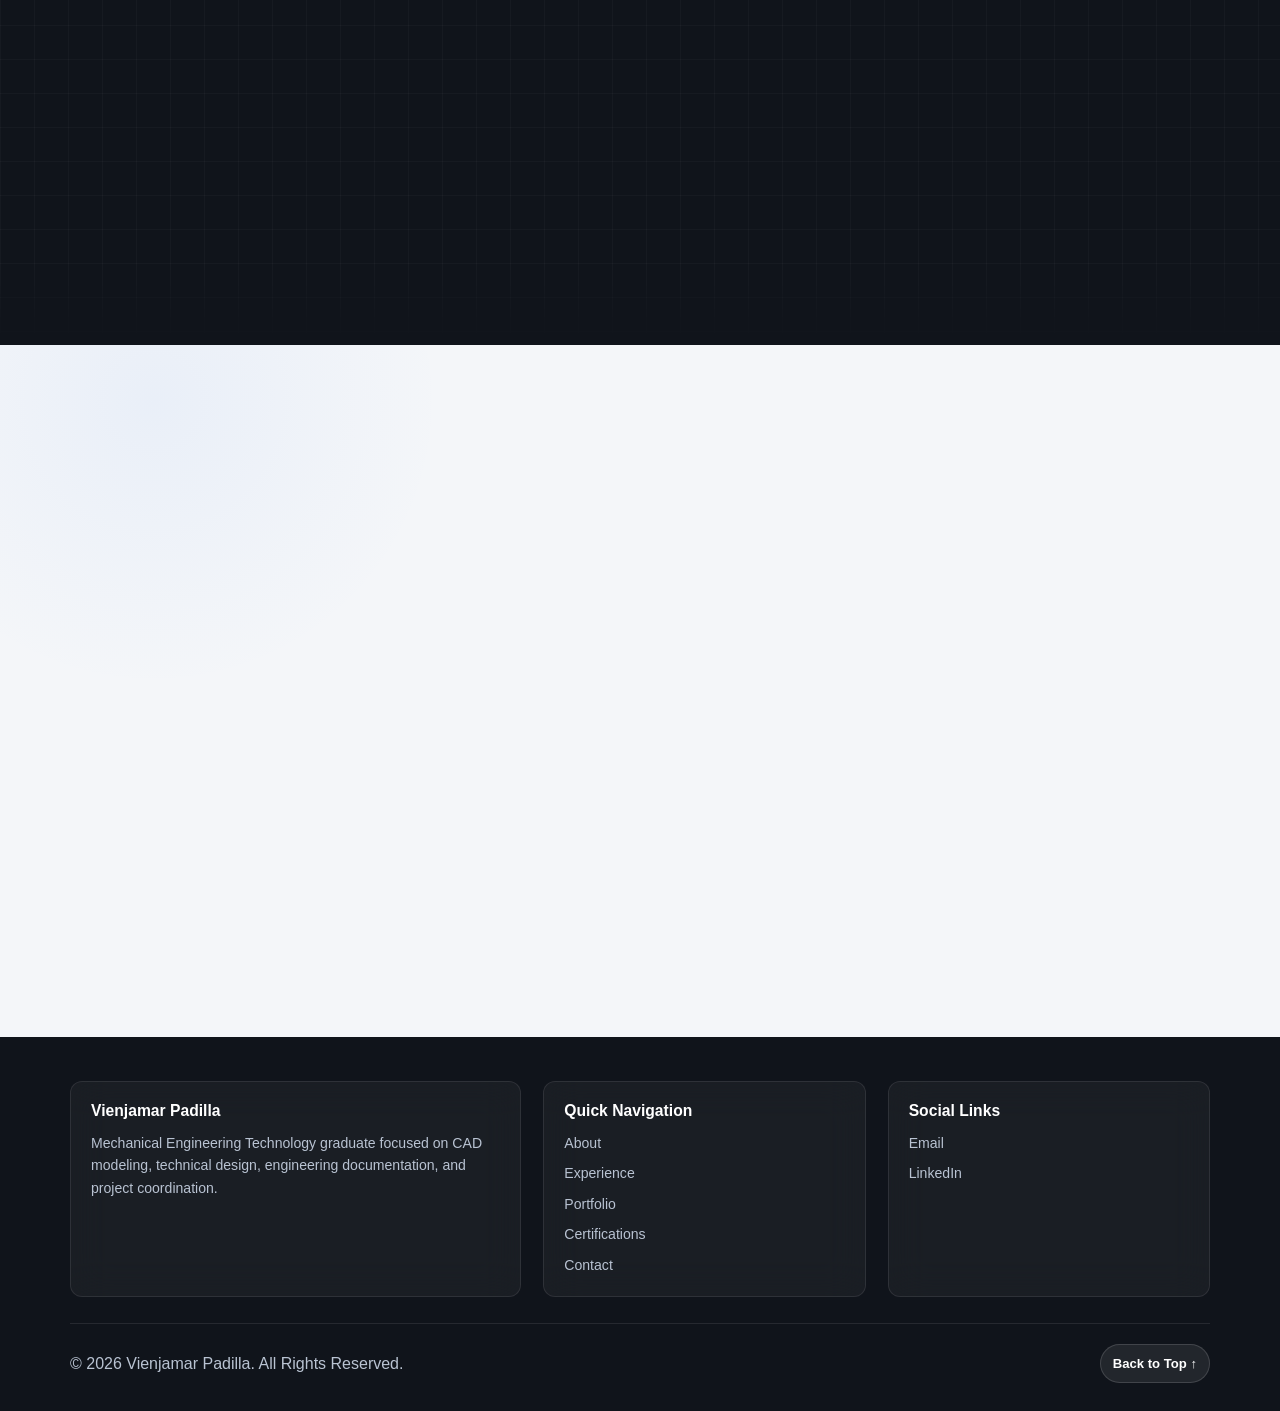
==== commit 6133efff: "commit" ====
--- a/index.html
+++ b/index.html
@@ -3,12 +3,12 @@
 <head>
   <meta charset="UTF-8">
   <meta name="viewport" content="width=device-width, initial-scale=1.0">
-  <meta name="description" content="Premium portfolio of Vienjamar Padilla, a Mechanical Engineering Technology graduate, Technical Designer, CAD Specialist, and engineering documentation professional.">
+  <meta name="description" content="Portfolio of Vienjamar Padilla, a Mechanical Engineering Technology graduate and technical designer focused on CAD, drafting, and practical engineering support.">
   <meta name="author" content="Vienjamar Padilla">
   <meta name="robots" content="index, follow">
   <meta name="theme-color" content="#10141b">
   <meta property="og:title" content="Vienjamar Padilla | Technical Designer &amp; CAD Specialist">
-  <meta property="og:description" content="Mechanical Engineering Technology portfolio focused on CAD modeling, engineering documentation, project coordination, and process improvement.">
+  <meta property="og:description" content="Portfolio focused on CAD, technical design, drafting, and hands-on engineering support.">
   <meta property="og:type" content="website">
   <meta property="og:image" content="assets/images/backgrounds/hero-technical-work.svg">
   <meta property="og:image:alt" content="Technical design portfolio illustration">
@@ -75,8 +75,8 @@
       <div class="container hero-inner">
         <div class="reveal">
           <p class="eyebrow">Mechanical Engineering Technology Graduate</p>
-          <h1>Technical Designer focused on precision, clarity, and practical engineering solutions.</h1>
-          <p class="hero-lead">I design CAD models, technical drawings, and engineering documentation that support fabrication, product development, and efficient project execution.</p>
+          <h1>Technical Designer and CAD Specialist with a hands-on engineering mindset.</h1>
+          <p class="hero-lead">I support design, drafting, and technical documentation with a practical approach that helps projects move from concept to execution.</p>
           <div class="role-grid" aria-label="Professional focus areas">
             <span class="role-pill">Technical Designer</span>
             <span class="role-pill">CAD Specialist</span>
@@ -94,7 +94,7 @@
           <div class="hero-panel-body">
             <div>
               <p class="panel-kicker">Design focus</p>
-              <h2 class="panel-title">CAD modeling, documentation, and technical coordination.</h2>
+              <h2 class="panel-title">CAD work, documentation, and practical technical support.</h2>
             </div>
             <div class="metric-grid">
               <div class="metric">
@@ -126,11 +126,11 @@
         <div class="about-copy reveal">
           <div>
             <p class="section-kicker">About</p>
-            <h2 class="section-title">Engineering precision, practical design thinking, and technology curiosity.</h2>
-          </div>
-          <p>I am Vienjamar Endaya Padilla, a Mechanical Engineering Technology graduate and technical designer focused on CAD, drafting, engineering documentation, and practical design support.</p>
-          <p>I completed my degree in Mechanical Engineering Technology at the Technological University of the Philippines – Cavite Campus in 2023. My professional experience includes technical drafting, mechanical CAD design, technical sales support, tooling design, and engineering services centered on production-ready solutions.</p>
-          <p>I enjoy working at the intersection of design and execution, turning technical requirements into clear, usable drawings and engineering outputs that teams can build with confidence.</p>
+            <h2 class="section-title">Hands-on engineering work grounded in design, drafting, and execution.</h2>
+          </div>
+          <p>I am Vienjamar Endaya Padilla, a Mechanical Engineering Technology graduate and technical designer focused on CAD, drafting, and practical engineering support.</p>
+          <p>I completed my degree in Mechanical Engineering Technology at the Technological University of the Philippines – Cavite Campus in 2023. My experience includes technical drafting, CAD design, engineering documentation, and support work that helps projects move forward with clearer outputs.</p>
+          <p>I enjoy working where design meets execution, turning technical requirements into usable drawings and engineering documents that are easy to understand and apply.</p>
           <div class="proof-grid">
             <div class="proof-card">
               <strong>Technical Design</strong>
@@ -154,9 +154,9 @@
         <div class="section-head">
           <div>
             <p class="section-kicker">Experience</p>
-            <h2 class="section-title">A technical timeline built around execution and coordination.</h2>
-          </div>
-          <p class="section-summary">Each role strengthened a different part of the design workflow: client requirements, CAD outputs, proposal development, costing, and project communication.</p>
+            <h2 class="section-title">A practical timeline of design and technical support work.</h2>
+          </div>
+          <p class="section-summary">Each role strengthened a different part of the workflow: client requirements, CAD outputs, documentation, costing support, and project coordination.</p>
         </div>
         <div class="timeline" id="experience-list"></div>
       </div>
@@ -213,8 +213,8 @@
       <div class="container">
         <div class="section-head center reveal">
           <p class="section-kicker">Portfolio</p>
-          <h2 class="section-title">Selected engineering work built for fabrication, documentation, and technical review.</h2>
-          <p class="section-summary">These project examples show how I translate requirements into manufacturable designs, clear drawing packages, and structured technical outputs that support real execution.</p>
+          <h2 class="section-title">Selected work focused on design, documentation, and technical review.</h2>
+          <p class="section-summary">These project examples show how I translate requirements into practical design outputs, clear drawing packages, and structured technical support for real execution.</p>
         </div>
         <div class="portfolio-controls" aria-label="Project filters">
           <button class="filter-btn active" type="button" data-filter="all" aria-pressed="true">All</button>
@@ -232,7 +232,6 @@
         <div class="cert-modal-header">
           <div class="cert-modal-title" id="cert-modal-title">Certificate</div>
           <div class="cert-modal-actions">
-            <a class="cert-modal-open" id="cert-modal-open" href="#" target="_blank" rel="noopener noreferrer">Open file &#8599;</a>
             <button class="cert-modal-close" id="cert-modal-close" type="button" aria-label="Close certificate preview">&#10005;</button>
           </div>
         </div>
@@ -245,9 +244,9 @@
         <div class="section-head">
           <div>
             <p class="section-kicker">Certifications</p>
-            <h2 class="section-title">Verified Credentials &amp; Professional Learning</h2>
-          </div>
-          <p class="section-summary">Each certification now includes a preview and direct PDF access for fast review and download.</p>
+            <h2 class="section-title">Training and learning that supports my technical growth.</h2>
+          </div>
+          <p class="section-summary">A sample of completed training and professional learning that supports my technical growth and ongoing development.</p>
         </div>
         <div class="cert-grid" id="cert-grid"></div>
       </div>
@@ -257,7 +256,7 @@
       <div class="container">
         <div class="section-head center reveal">
           <p class="section-kicker">Services</p>
-          <h2 class="section-title">Technical support for teams that need clean design outputs.</h2>
+          <h2 class="section-title">Support for teams that need clear technical design outputs.</h2>
         </div>
         <div class="services-grid" id="services-grid"></div>
       </div>
--- a/assets/css/styles.css
+++ b/assets/css/styles.css
@@ -14,6 +14,24 @@
   --accent-soft: #edf4ff;
   --accent-ink: #1a5ec4;
   --white: #f8fafc;
+  --radius: 8px;
+  --radius-lg: 12px;
+  --header-height: 72px;
+  --type-base: 16px;
+  --type-xs: 0.8125rem;
+  --type-sm: 0.875rem;
+  --type-md: 1rem;
+  --type-lg: 1.125rem;
+  --type-xl: 1.25rem;
+  --type-2xl: 1.5rem;
+  --type-3xl: 2rem;
+  --type-4xl: 3.2rem;
+  --leading-tight: 1.12;
+  --leading-snug: 1.25;
+  --leading-relaxed: 1.6;
+  --tracking-tight: -0.01em;
+  --tracking-normal: 0em;
+  --tracking-wide: 0.02em;
   --shadow: 0 18px 48px rgba(17, 24, 33, 0.08);
   --shadow-soft: 0 10px 22px rgba(17, 24, 33, 0.06);
 }
@@ -37,25 +55,6 @@
   --shadow: 0 18px 48px rgba(2, 6, 23, 0.34);
   --shadow-soft: 0 10px 22px rgba(2, 6, 23, 0.2);
 }
-  --radius: 8px;
-  --radius-lg: 12px;
-  --header-height: 72px;
-  --type-base: 16px;
-  --type-xs: 0.8125rem;
-  --type-sm: 0.875rem;
-  --type-md: 1rem;
-  --type-lg: 1.125rem;
-  --type-xl: 1.25rem;
-  --type-2xl: 1.5rem;
-  --type-3xl: 2rem;
-  --type-4xl: 3.2rem;
-  --leading-tight: 1.12;
-  --leading-snug: 1.25;
-  --leading-relaxed: 1.6;
-  --tracking-tight: -0.01em;
-  --tracking-normal: 0em;
-  --tracking-wide: 0.02em;
-}
 
 * {
   box-sizing: border-box;
@@ -217,6 +216,7 @@
   font-weight: 800;
   padding: 22px 0;
   position: relative;
+  transition: color 0.2s ease, transform 0.2s ease;
   white-space: nowrap;
   letter-spacing: var(--tracking-wide);
 }
@@ -224,6 +224,10 @@
 .nav-link:hover,
 .nav-link.active {
   color: #ffffff;
+}
+
+.nav-link:hover {
+  transform: translateY(-1px);
 }
 
 .nav-link.active::after {
@@ -402,7 +406,7 @@
   background-size: cover;
   color: #ffffff;
   overflow: hidden;
-  padding: 86px 0 76px;
+  padding: 78px 0 68px;
   position: relative;
 }
 
@@ -550,16 +554,16 @@
 }
 
 section {
-  padding: 72px 0;
+  padding: 54px 0;
   position: relative;
 }
 
 .section-head {
   align-items: end;
   display: flex;
-  gap: 24px;
+  gap: 16px;
   justify-content: space-between;
-  margin-bottom: 32px;
+  margin-bottom: 22px;
 }
 
 .section-head.center {
@@ -571,16 +575,16 @@
 
 .section-kicker {
   color: var(--accent-ink);
-  font-size: 1.78rem;
+  font-size: 1.25rem;
   font-weight: 900;
   letter-spacing: 0.08em;
-  margin-bottom: 9px;
+  margin-bottom: 8px;
   text-transform: uppercase;
 }
 
 .section-title {
   color: var(--ink);
-  font-size: clamp(var(--type-2xl), 2.4vw, 2.2rem);
+  font-size: clamp(var(--type-2xl), 2.2vw, 2rem);
   line-height: var(--leading-tight);
   letter-spacing: var(--tracking-tight);
   max-width: 760px;
@@ -620,7 +624,7 @@
 .about-grid {
   align-items: center;
   display: grid;
-  gap: 42px;
+  gap: 32px;
   grid-template-columns: 0.95fr 1.05fr;
 }
 
@@ -991,9 +995,9 @@
 }
 
 .project-card:hover {
-  transform: translateY(-6px);
-  background: rgba(255, 255, 255, 0.14);
-  box-shadow: 0 36px 86px rgba(63, 127, 232, 0.2);
+  transform: translateY(-4px);
+  background: rgba(255, 255, 255, 0.12);
+  box-shadow: 0 26px 66px rgba(63, 127, 232, 0.14);
 }
 
 .project-media {
@@ -1079,25 +1083,36 @@
 }
 
 .cert-grid {
-  grid-template-columns: repeat(3, 1fr);
+  display: grid;
+  gap: 18px;
+  grid-template-columns: repeat(3, minmax(0, 1fr));
+  grid-auto-rows: 1fr;
+  align-items: stretch;
 }
 
 .cert-card {
-  display: grid;
-  grid-template-columns: 220px minmax(0, 1fr);
-  grid-template-rows: auto auto;
-  gap: 20px;
-  padding: 24px;
-  min-height: 260px;
+  display: flex;
+  flex-direction: column;
+  gap: 14px;
+  padding: 18px 18px 16px;
+  min-height: 230px;
+  height: 100%;
   background: rgba(255, 255, 255, 0.09);
   border: 1px solid rgba(255, 255, 255, 0.16);
-  box-shadow: 0 26px 60px rgba(0, 0, 0, 0.10);
+  box-shadow: 0 20px 44px rgba(0, 0, 0, 0.08);
   backdrop-filter: blur(20px);
+  position: relative;
+  overflow: visible;
   transition: border-color 0.25s, box-shadow 0.25s, transform 0.25s, background 0.25s;
 }
 
 .cert-card-stack {
   grid-column: 1 / -1;
+  max-height: none;
+  opacity: 1;
+  visibility: visible;
+  overflow: visible;
+  margin-top: auto;
 }
 
 .cert-card:hover {
@@ -1107,48 +1122,21 @@
   transform: translateY(-6px);
 }
 
-.cert-card.expanded {
-  grid-template-columns: 320px minmax(0, 1fr);
-}
-
-.cert-card.expanded .cert-card-stack {
-  max-height: 420px;
-  opacity: 1;
-  visibility: visible;
-  margin-top: 20px;
-}
-
-.cert-card-stack {
-  max-height: 0;
-  opacity: 0;
-  visibility: hidden;
-  overflow: hidden;
-  transition: max-height 0.35s ease, opacity 0.35s ease, visibility 0s linear 0.35s;
-}
-
-.cert-card.expanded .cert-card-stack {
-  max-height: 420px;
-  opacity: 1;
-  visibility: visible;
-  margin-top: 20px;
-  transition-delay: 0s;
-}
-
 .cert-stack-shell {
   display: grid;
-  gap: 12px;
+  gap: 8px;
   justify-items: center;
-  padding: 18px 0 0;
+  padding: 10px 0 0;
 }
 
 .cert-stack-card {
   width: 100%;
-  max-width: 360px;
+  max-width: 340px;
   aspect-ratio: 1.45;
   border-radius: var(--radius-lg);
-  background: rgba(255, 255, 255, 0.12);
-  border: 1px solid rgba(255, 255, 255, 0.14);
-  box-shadow: 0 24px 48px rgba(0, 0, 0, 0.08);
+  background: rgba(15, 23, 42, 0.22);
+  border: 1px solid rgba(148, 163, 184, 0.32);
+  box-shadow: 0 18px 36px rgba(0, 0, 0, 0.12);
   transform: translateY(0);
   overflow: hidden;
 }
@@ -1173,7 +1161,11 @@
 
 .cert-stack-preview img {
   object-fit: contain;
-  padding: 8px;
+  padding: 10px;
+  background: linear-gradient(180deg, rgba(255,255,255,0.96), rgba(241,245,249,0.94));
+  border: 1px solid rgba(100, 116, 139, 0.38);
+  border-radius: 12px;
+  box-shadow: 0 18px 34px rgba(15, 23, 42, 0.18), inset 0 0 0 1px rgba(255, 255, 255, 0.82);
 }
 
 .cert-preview-placeholder {
@@ -1199,7 +1191,7 @@
 .cert-modal {
   position: fixed;
   inset: 0;
-  background: rgba(15, 23, 42, 0.78);
+  background: rgba(15, 23, 42, 0.82);
   display: none;
   align-items: center;
   justify-content: center;
@@ -1216,9 +1208,9 @@
 }
 
 .cert-modal-shell {
-  background: #ffffff;
+  background: linear-gradient(180deg, #ffffff, #f8fafc);
   border-radius: 12px;
-  box-shadow: 0 24px 70px rgba(0, 0, 0, 0.28);
+  box-shadow: 0 28px 80px rgba(15, 23, 42, 0.34);
   width: min(96vw, 1500px);
   height: min(96dvh, 1100px);
   overflow: hidden;
@@ -1244,18 +1236,15 @@
 .cert-modal-actions {
   align-items: center;
   display: flex;
-  gap: 16px;
-}
-
-.cert-modal-open {
+  gap: 12px;
+}
+
+.cert-modal-readonly {
   color: var(--ink-soft);
-  font-size: 0.85rem;
+  font-size: 0.72rem;
   font-weight: 800;
-  text-decoration: none;
-}
-
-.cert-modal-open:hover {
-  color: var(--accent);
+  letter-spacing: 0.04em;
+  text-transform: uppercase;
 }
 
 .cert-modal-close {
@@ -1285,6 +1274,10 @@
 
 .cert-modal-image {
   padding: 18px;
+  background: linear-gradient(180deg, #ffffff, #f6f8fb);
+  border: 1px solid rgba(100, 116, 139, 0.18);
+  border-radius: 16px;
+  box-shadow: 0 22px 42px rgba(15, 23, 42, 0.14), inset 0 0 0 1px rgba(255, 255, 255, 0.9);
 }
 
 .cert-stack-label {
@@ -1307,49 +1300,26 @@
 }
 
 .cert-card h3 {
-  font-size: 1rem;
-  margin-bottom: 7px;
+  font-size: 0.96rem;
+  line-height: 1.22;
+  margin-bottom: 4px;
 }
 
 .cert-meta {
   color: var(--ink-soft);
   display: flex;
   flex-wrap: wrap;
-  gap: 8px;
-  font-size: 0.78rem;
+  gap: 5px;
+  font-size: 0.72rem;
   font-weight: 850;
-}
-
-.cert-actions {
-  align-items: center;
-  display: flex;
-  gap: 10px;
-  flex-wrap: wrap;
-}
-
-.cert-actions .btn {
-  width: auto;
-}
-
-.cert-view::before,
-.cert-download::before {
-  display: inline-block;
-  margin-right: 6px;
-}
-
-.cert-view::before {
-  content: "\1F441";
-}
-
-.cert-download::before {
-  content: "\2B07";
+  line-height: 1.35;
 }
 
 .cert-meta span {
   background: rgba(255, 255, 255, 0.12);
   border: 1px solid rgba(255, 255, 255, 0.16);
   border-radius: 999px;
-  padding: 6px 10px;
+  padding: 4px 7px;
 }
 
 .services-grid {
@@ -1646,7 +1616,7 @@
   }
 
   .hero {
-    padding: 40px 0 40px;
+    padding: 36px 0 32px;
   }
 
   .hero-inner,
@@ -1654,6 +1624,7 @@
   .contact-grid,
   .footer-grid {
     grid-template-columns: 1fr;
+    gap: 20px;
   }
 
   .hero h1 {
@@ -1754,7 +1725,7 @@
   }
 
   section {
-    padding: 54px 0;
+    padding: 48px 0;
   }
 
   .logo span:last-child {
